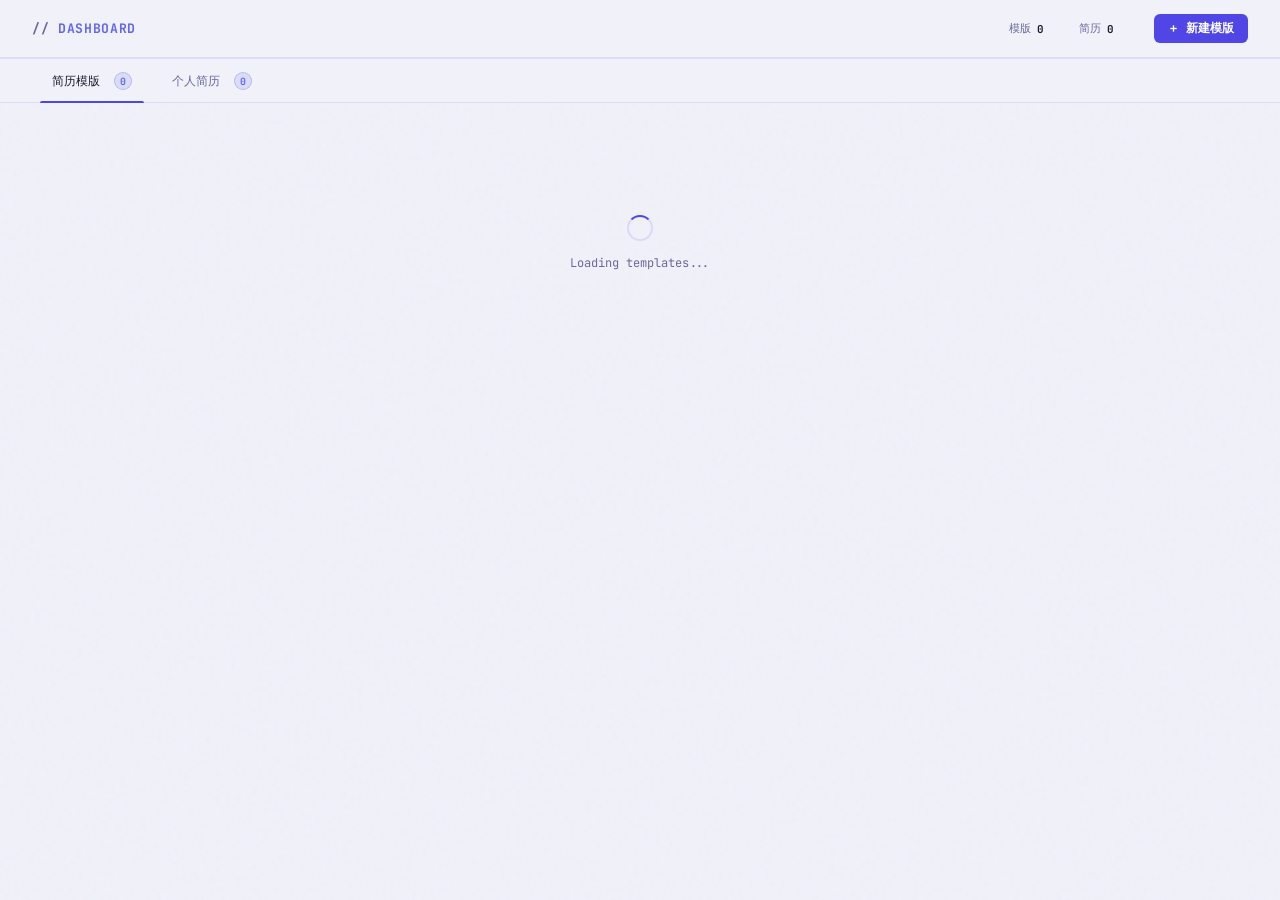
==== index.html @ aa55602a "deploy: 2026-06-10 18:18:31" ====
<!DOCTYPE html>
<html lang="zh-CN">
<head>
  <meta charset="UTF-8">
  <meta name="viewport" content="width=device-width, initial-scale=1.0">
  <title>DASHBOARD</title>
  <script type="module" crossorigin src="/assets/main-CoFZWf0a.js"></script>
  <link rel="modulepreload" crossorigin href="/assets/templates-DqQl373P.js">
  <link rel="stylesheet" crossorigin href="/assets/main-D1ZAJ9Xq.css">
</head>
<body>
  <div id="dashboard-root"></div>
</body>
</html>
---- assets/main-D1ZAJ9Xq.css ----
@import "https://fonts.googleapis.com/css2?family=JetBrains+Mono:wght@400;500;700&family=Space+Grotesk:wght@400;500;700&display=swap";*,:before,:after{box-sizing:border-box;margin:0;padding:0}:root{--bg:#f0f1f9;--surface:#fff;--card:#f7f7ff;--card-hover:#ededff;--border:#6366f126;--border-hi:#6366f159;--text:#1a1a2e;--muted:#6868a0;--dim:#adadcf;--accent:#4f46e5;--accent-light:#6366f1;--green:#059669;--red:#dc2626;--yellow:#b45309;--font-mono:"JetBrains Mono", "Fira Code", monospace;--font-sans:"Space Grotesk", system-ui, sans-serif}html,body{background:var(--bg);height:100%;color:var(--text);font-family:var(--font-sans)}body{flex-direction:column;display:flex;overflow:hidden}#dashboard-root{flex-direction:column;flex:1;min-height:0;display:flex}body:before{content:"";pointer-events:none;z-index:0;background-image:url("data:image/svg+xml,%3Csvg viewBox='0 0 200 200' xmlns='http://www.w3.org/2000/svg'%3E%3Cfilter id='n'%3E%3CfeTurbulence type='fractalNoise' baseFrequency='0.85' numOctaves='4' stitchTiles='stitch'/%3E%3C/filter%3E%3Crect width='100%25' height='100%25' filter='url(%23n)' opacity='0.03'/%3E%3C/svg%3E");position:fixed;inset:0}.db-header{z-index:100;-webkit-backdrop-filter:blur(20px);backdrop-filter:blur(20px);border-bottom:1px solid var(--border);height:58px;box-shadow:0 1px 0 var(--border);background:#f0f1f9eb;flex-shrink:0;align-items:center;gap:1rem;padding:0 2rem;display:flex}.db-logo{font-family:var(--font-mono);color:var(--accent-light);letter-spacing:.05em;white-space:nowrap;font-size:.82rem;font-weight:700}.db-logo em{color:var(--muted);font-style:normal}.db-header-gap{flex:1}.db-hstat{font-family:var(--font-mono);color:var(--muted);align-items:center;gap:.35rem;font-size:.68rem;display:flex}.db-hstat b{color:var(--text)}.btn-new{background:var(--accent);color:#fff;font-family:var(--font-mono);cursor:pointer;border:none;border-radius:6px;align-items:center;gap:.4rem;padding:.38rem .9rem;font-size:.75rem;font-weight:700;text-decoration:none;transition:background .15s,transform .1s;display:flex}.btn-new:hover{background:var(--accent-light)}.btn-new:active{transform:scale(.97)}.db-tabbar{z-index:90;-webkit-backdrop-filter:blur(20px);backdrop-filter:blur(20px);border-bottom:1px solid var(--border);background:#f0f1f9eb;flex-shrink:0;align-items:flex-end;gap:0;padding:0 2rem;display:flex}.db-tab{font-family:var(--font-mono);color:var(--muted);cursor:pointer;-webkit-user-select:none;user-select:none;background:0 0;border:none;padding:.85rem 1.25rem .75rem;font-size:.78rem;font-weight:500;transition:color .15s;position:relative}.db-tab:after{content:"";background:var(--accent);transform-origin:0;border-radius:2px 2px 0 0;height:2px;transition:transform .2s;position:absolute;bottom:-1px;left:.5rem;right:.5rem;transform:scaleX(0)}.db-tab.active{color:var(--text)}.db-tab.active:after{transform:scaleX(1)}.db-tab:hover:not(.active){color:var(--text)}.db-tab-badge{min-width:18px;height:18px;color:var(--accent-light);vertical-align:middle;background:#6366f126;border:1px solid #6366f14d;border-radius:20px;justify-content:center;align-items:center;margin-left:.45rem;padding:0 5px;font-size:.62rem;font-weight:700;display:inline-flex}.db-panels{z-index:1;flex:1;min-height:0;position:relative;overflow-y:auto}.db-panel{padding:2rem;display:none}.db-panel.active{display:block}.db-masonry{columns:360px;column-gap:1.25rem}.tpl-card{break-inside:avoid;background:var(--card);border:1px solid var(--border);cursor:pointer;border-radius:14px;margin-bottom:1.25rem;transition:border-color .2s,transform .2s,box-shadow .2s;overflow:hidden}.tpl-card:hover{border-color:var(--border-hi);transform:translateY(-3px);box-shadow:0 16px 48px #4f46e51f}.tpl-thumb{background:#e4e5f8;height:200px;position:relative;overflow:hidden}.tpl-thumb iframe{transform-origin:0 0;pointer-events:none;border:none;width:1280px;height:714px;position:absolute;top:0;left:0}.tpl-thumb-loading{font-family:var(--font-mono);color:var(--muted);z-index:1;background:#e4e5f8;justify-content:center;align-items:center;gap:.5rem;font-size:.68rem;transition:opacity .4s;display:flex;position:absolute;inset:0}.tpl-thumb-loading.hidden{opacity:0;pointer-events:none}.tpl-body{padding:1rem 1.1rem}.tpl-name{font-family:var(--font-mono);color:var(--text);margin-bottom:.5rem;font-size:.95rem;font-weight:700}.tpl-tags{flex-wrap:wrap;gap:.3rem;margin-bottom:.65rem;display:flex}.tpl-tag{font-family:var(--font-mono);color:var(--accent-light);background:#6366f114;border:1px solid #6366f133;border-radius:4px;padding:.18rem .55rem;font-size:.6rem}.tpl-desc{color:var(--muted);margin-bottom:.9rem;font-size:.75rem;line-height:1.65}.tpl-footer{border-top:1px solid var(--border);background:#6366f10a;justify-content:space-between;align-items:center;padding:.65rem 1.1rem;display:flex}.tpl-footer-info{font-family:var(--font-mono);color:var(--dim);font-size:.65rem}.tpl-footer-info b{color:var(--muted)}.db-resume-grid{grid-template-columns:repeat(auto-fill,minmax(300px,1fr));gap:1.25rem;display:grid}.resume-card{background:var(--card);border:1px solid var(--border);cursor:pointer;border-radius:14px;transition:border-color .2s,transform .18s,box-shadow .18s;overflow:hidden}.resume-card:hover{border-color:var(--border-hi);transform:translateY(-2px);box-shadow:0 12px 36px #4f46e51a}.rc-accent{opacity:.75;height:3px}.rc-body{padding:1rem 1.1rem}.rc-head{align-items:center;gap:.75rem;margin-bottom:.85rem;display:flex}.rc-avatar{width:38px;height:38px;font-family:var(--font-mono);text-transform:uppercase;border-radius:9px;flex-shrink:0;justify-content:center;align-items:center;font-size:.9rem;font-weight:700;display:flex}.rc-name{font-family:var(--font-mono);color:var(--text);white-space:nowrap;text-overflow:ellipsis;font-size:.92rem;font-weight:700;overflow:hidden}.rc-slug{font-family:var(--font-mono);color:var(--muted);margin-top:.1rem;font-size:.63rem}.rc-titles{flex-wrap:wrap;gap:.3rem;margin-bottom:.75rem;display:flex}.rc-title-tag{font-family:var(--font-mono);border:1px solid var(--border);color:var(--dim);background:#6366f10f;border-radius:4px;padding:.15rem .5rem;font-size:.6rem}.rc-tpl-badge{font-family:var(--font-mono);color:var(--accent-light);background:#6366f11a;border:1px solid #6366f138;border-radius:6px;align-items:center;gap:.3rem;margin-bottom:.75rem;padding:.22rem .6rem;font-size:.62rem;display:inline-flex}.rc-skills{flex-wrap:wrap;gap:.3rem;margin-bottom:.75rem;display:flex}.skill-pill{font-family:var(--font-mono);color:var(--accent-light);background:#6366f112;border:1px solid #6366f12e;border-radius:4px;padding:.18rem .55rem;font-size:.6rem}.rc-meta{font-family:var(--font-mono);color:var(--dim);gap:1rem;font-size:.62rem;display:flex}.rc-meta-item{align-items:center;gap:.3rem;display:flex}.rc-footer{border-top:1px solid var(--border);background:#6366f10a;align-items:center;gap:.5rem;padding:.65rem 1.1rem;display:flex}.rc-url{min-width:0;font-family:var(--font-mono);color:var(--muted);white-space:nowrap;text-overflow:ellipsis;flex:1;font-size:.6rem;overflow:hidden}.rc-url a{color:var(--accent);text-decoration:none}.rc-url a:hover{text-decoration:underline}.btn{font-family:var(--font-mono);cursor:pointer;border:none;border-radius:6px;flex-shrink:0;padding:.35rem .75rem;font-size:.68rem;font-weight:700;transition:background .15s,transform .1s}.btn:active{transform:scale(.96)}.btn-ghost{color:var(--text);background:#0000000d}.btn-ghost:hover{background:#00000017}.btn-primary{background:var(--accent);color:#fff}.btn-primary:hover{background:var(--accent-light)}.btn-full{text-align:center;width:100%;font-family:var(--font-mono);cursor:pointer;border:none;border-radius:8px;padding:.6rem;font-size:.78rem;font-weight:700;text-decoration:none;transition:background .15s,transform .1s;display:block}.btn-full:active{transform:scale(.98)}.db-loading{font-family:var(--font-mono);color:var(--muted);flex-direction:column;justify-content:center;align-items:center;gap:.85rem;padding:5rem 2rem;font-size:.75rem;display:flex}.spinner{border:2px solid var(--border);border-top-color:var(--accent);border-radius:50%;width:26px;height:26px;animation:.7s linear infinite spin}@keyframes spin{to{transform:rotate(360deg)}}.modal-mask{-webkit-backdrop-filter:blur(10px);backdrop-filter:blur(10px);z-index:200;opacity:0;pointer-events:none;background:#14143c73;justify-content:center;align-items:center;transition:opacity .25s;display:flex;position:fixed;inset:0}.modal-mask.open{opacity:1;pointer-events:all}.modal{background:var(--surface);border:1px solid var(--border-hi);border-radius:16px;width:min(93vw,1120px);height:min(88vh,740px);transition:transform .25s;display:flex;overflow:hidden;transform:translateY(22px)scale(.97)}.modal-mask.open .modal{transform:none}.preview-pane{background:#000;flex:1;position:relative;overflow:hidden}.preview-iframe{border:none;width:100%;height:100%}.preview-veil{background:var(--surface);font-family:var(--font-mono);color:var(--muted);z-index:10;flex-direction:column;justify-content:center;align-items:center;gap:.75rem;font-size:.72rem;transition:opacity .35s;display:flex;position:absolute;inset:0}.preview-veil.gone{opacity:0;pointer-events:none}.modal-side{border-left:1px solid var(--border);flex-direction:column;flex-shrink:0;width:270px;display:flex;overflow:hidden}.mside-head{border-bottom:1px solid var(--border);padding:1.1rem 1.1rem .85rem}.mside-top{justify-content:space-between;align-items:center;margin-bottom:.65rem;display:flex}.mside-label{font-family:var(--font-mono);color:var(--accent-light);text-transform:uppercase;letter-spacing:.12em;font-size:.6rem;font-weight:700}.btn-close{color:var(--muted);cursor:pointer;background:#0000000d;border:none;border-radius:6px;justify-content:center;align-items:center;width:26px;height:26px;font-size:.9rem;transition:background .15s,color .15s;display:flex}.btn-close:hover{color:var(--text);background:#00000017}.mside-name{font-family:var(--font-mono);color:var(--text);margin-bottom:.25rem;font-size:1.05rem;font-weight:700}.mside-sub{color:var(--muted);font-size:.7rem;line-height:1.5}.mside-body{flex-direction:column;flex:1;gap:.9rem;min-height:0;padding:1rem 1.1rem;display:flex;overflow-y:auto}.mside-row-lbl{font-family:var(--font-mono);color:var(--dim);text-transform:uppercase;letter-spacing:.1em;margin-bottom:.35rem;font-size:.58rem}.mside-link{font-family:var(--font-mono);color:var(--accent);word-break:break-all;font-size:.65rem;text-decoration:none}.mside-link:hover{text-decoration:underline}.mside-val{font-family:var(--font-mono);color:var(--muted);font-size:.65rem}.mside-skills{flex-wrap:wrap;gap:.3rem;display:flex}.mside-foot{border-top:1px solid var(--border);flex-direction:column;gap:.55rem;padding:1rem 1.1rem;display:flex}.db-drawer{background:var(--surface);border:1px solid var(--border-hi);z-index:300;border-bottom:none;border-radius:14px 14px 0 0;width:min(90vw,660px);transition:transform .3s cubic-bezier(.16,1,.3,1);position:fixed;bottom:0;left:50%;transform:translate(-50%)translateY(100%)}.db-drawer.open{transform:translate(-50%)translateY(0)}.drawer-head{border-bottom:1px solid var(--border);justify-content:space-between;align-items:center;padding:.85rem 1.1rem;display:flex}.drawer-title{font-family:var(--font-mono);color:var(--text);font-size:.75rem;font-weight:700}.deploy-badge{font-family:var(--font-mono);align-items:center;gap:.35rem;font-size:.65rem;display:flex}.deploy-badge.running{color:var(--yellow)}.deploy-badge.done{color:var(--green)}.deploy-badge.err{color:var(--red)}.deploy-log{height:210px;font-family:var(--font-mono);color:var(--muted);scroll-behavior:smooth;padding:.75rem 1.1rem;font-size:.68rem;line-height:1.75;overflow-y:auto}.ll{white-space:pre-wrap;word-break:break-all}.ll.ok{color:var(--green)}.ll.err{color:var(--red)}.drawer-foot{border-top:1px solid var(--border);align-items:center;gap:.65rem;padding:.75rem 1.1rem;display:flex}.live-url-link{font-family:var(--font-mono);color:var(--accent);white-space:nowrap;text-overflow:ellipsis;flex:1;font-size:.68rem;text-decoration:none;overflow:hidden}.live-url-link:hover{text-decoration:underline}.new-mask{-webkit-backdrop-filter:blur(6px);backdrop-filter:blur(6px);z-index:400;opacity:0;pointer-events:none;background:#14143c66;justify-content:center;align-items:center;transition:opacity .2s;display:flex;position:fixed;inset:0}.new-mask.open{opacity:1;pointer-events:all}.new-box{background:var(--surface);border:1px solid var(--border-hi);border-radius:14px;width:min(90vw,400px);padding:1.6rem;transition:transform .2s;transform:translateY(14px)}.new-mask.open .new-box{transform:none}.new-box h3{font-family:var(--font-mono);color:var(--text);margin-bottom:.3rem;font-size:.88rem;font-weight:700}.new-box p{color:var(--muted);margin-bottom:1.1rem;font-size:.72rem;line-height:1.5}.tpl-select-row{margin-bottom:.85rem}.tpl-select-lbl{font-family:var(--font-mono);color:var(--dim);text-transform:uppercase;letter-spacing:.1em;margin-bottom:.4rem;font-size:.6rem}.tpl-select-chips{flex-wrap:wrap;gap:.4rem;display:flex}.tpl-chip{font-family:var(--font-mono);color:var(--accent-light);cursor:pointer;background:#6366f112;border:1px solid #6366f133;border-radius:6px;padding:.28rem .75rem;font-size:.68rem;font-weight:600;transition:background .15s,border-color .15s}.tpl-chip.selected{border-color:var(--accent);color:#fff;background:#6366f133}.input-row{border:1px solid var(--border);background:var(--card);border-radius:8px;align-items:center;margin-bottom:.6rem;transition:border-color .15s;display:flex;overflow:hidden}.input-row:focus-within{border-color:var(--accent)}.input-pre{height:40px;font-family:var(--font-mono);color:var(--muted);background:#6366f112;flex-shrink:0;align-items:center;padding:0 .7rem;font-size:.7rem;display:flex}.name-input{height:40px;font-family:var(--font-mono);color:var(--text);background:0 0;border:none;outline:none;flex:1;padding:0 .75rem;font-size:.8rem}.input-err{font-family:var(--font-mono);color:var(--red);min-height:1em;margin-bottom:.75rem;font-size:.63rem}.new-actions{justify-content:flex-end;gap:.5rem;display:flex}.db-toast{z-index:500;font-family:var(--font-mono);background:var(--surface);border:1px solid var(--border-hi);color:var(--text);opacity:0;pointer-events:none;border-radius:8px;padding:.6rem 1rem;font-size:.72rem;transition:transform .28s,opacity .28s;position:fixed;bottom:1.5rem;right:1.5rem;transform:translateY(70px)}.db-toast.show{opacity:1;pointer-events:all;transform:none}::-webkit-scrollbar{width:4px}::-webkit-scrollbar-track{background:0 0}::-webkit-scrollbar-thumb{background:var(--dim);border-radius:3px}.editor-root{background:var(--bg);height:100vh;color:var(--text);font-family:var(--font-mono);flex-direction:column;display:flex;overflow:hidden}.editor-topbar{border-bottom:1px solid var(--border);background:var(--surface);flex-shrink:0;align-items:center;gap:.75rem;height:52px;min-height:52px;padding:0 1.25rem;display:flex}.ed-back-btn{color:var(--muted);font-family:var(--font-mono);cursor:pointer;background:0 0;border:none;border-radius:4px;align-items:center;gap:.3rem;padding:.3rem .5rem;font-size:.72rem;transition:color .15s,background .15s;display:flex}.ed-back-btn:hover{color:var(--text);background:#0000000d}.ed-title{color:var(--text);flex:1;font-size:.78rem}.ed-title-prefix{color:var(--accent)}.ed-title b{color:var(--accent-light)}.ed-save-msg{color:var(--yellow);opacity:.85;font-size:.68rem}.ed-save-msg.saved{color:var(--green)}.ed-topbar-actions{gap:.5rem;display:flex}.editor-body{flex:1;display:flex;overflow:hidden}.editor-left{border-right:1px solid var(--border);background:var(--surface);flex-direction:column;width:340px;min-width:340px;display:flex;overflow:hidden}.ed-nav{flex-direction:column;flex-shrink:0;padding:.6rem 0;display:flex}.ed-nav-item{color:var(--muted);font-family:var(--font-mono);text-align:left;cursor:pointer;background:0 0;border:none;border-left:2px solid #0000;align-items:center;gap:.55rem;padding:.52rem 1.1rem;font-size:.72rem;transition:background .12s,color .12s;display:flex}.ed-nav-item:hover{color:var(--text);background:#0000000a}.ed-nav-item.active{color:var(--accent-light);border-left-color:var(--accent);background:#6366f11a}.ed-nav-icon{font-size:.8rem}.ed-divider{background:var(--border);flex-shrink:0;height:1px;margin:0}.ed-form{flex:1;padding:.8rem;overflow-y:auto}.ed-loading{color:var(--muted);flex-direction:column;flex:1;justify-content:center;align-items:center;gap:.75rem;font-size:.78rem;display:flex}.ed-section{flex-direction:column;gap:.75rem;display:flex}.ed-field{flex-direction:column;gap:.3rem;display:flex}.ed-field-label{color:var(--accent-light);text-transform:uppercase;letter-spacing:.06em;font-size:.65rem;font-weight:600}.ed-field-control{flex-direction:column;gap:.35rem;display:flex}.ed-input{background:var(--card);border:1px solid var(--border);width:100%;color:var(--text);font-family:var(--font-mono);border-radius:5px;outline:none;padding:.42rem .6rem;font-size:.72rem;transition:border-color .15s}.ed-input:focus{border-color:var(--accent)}.ed-textarea{background:var(--card);border:1px solid var(--border);width:100%;color:var(--text);font-family:var(--font-mono);resize:vertical;border-radius:5px;outline:none;padding:.42rem .6rem;font-size:.72rem;line-height:1.5;transition:border-color .15s}.ed-textarea:focus{border-color:var(--accent)}.ed-sublabel{color:var(--muted);margin-bottom:.2rem;font-size:.63rem}.ed-row-2{grid-template-columns:1fr 1fr;gap:.5rem;display:grid}.ed-tag-row{align-items:center;gap:.4rem;margin-bottom:.3rem;display:flex}.ed-tag-row .ed-input{flex:1}.ed-checkbox{color:var(--muted);cursor:pointer;-webkit-user-select:none;user-select:none;align-items:center;gap:.4rem;font-size:.7rem;display:flex}.ed-checkbox input{accent-color:var(--accent);cursor:pointer}.ed-add-btn{border:1px dashed var(--border-hi);color:var(--accent-light);font-family:var(--font-mono);cursor:pointer;background:0 0;border-radius:5px;width:100%;margin-top:.2rem;padding:.38rem .7rem;font-size:.68rem;transition:background .12s,border-color .12s}.ed-add-btn:hover{border-color:var(--accent);background:#6366f11a}.ed-del-btn{color:var(--dim);cursor:pointer;background:0 0;border:none;border-radius:3px;flex-shrink:0;justify-content:center;align-items:center;padding:.2rem;transition:color .12s,background .12s;display:flex}.ed-del-btn:hover{color:var(--red);background:#f871711a}.ed-list-card{background:var(--card);border:1px solid var(--border);border-radius:6px;flex-direction:column;gap:.45rem;padding:.65rem;display:flex;position:relative}.ed-list-del{color:var(--dim);cursor:pointer;background:0 0;border:none;border-radius:3px;padding:.15rem .3rem;font-size:.65rem;line-height:1;transition:color .12s,background .12s;position:absolute;top:.4rem;right:.4rem}.ed-list-del:hover{color:var(--red);background:#f871711a}.ed-slider-row{align-items:center;gap:.5rem;display:flex}.ed-slider{accent-color:var(--accent);cursor:pointer;flex:1;height:3px}.ed-slider-val{color:var(--muted);text-align:right;min-width:2.2rem;font-size:.62rem}.ed-skill-row{align-items:center;gap:.4rem;margin-bottom:.3rem;display:flex}.ed-skill-row .ed-input{width:100px;min-width:0}.ed-color-row{align-items:center;gap:.4rem;display:flex}.ed-color-input{border:1px solid var(--border);background:var(--card);cursor:pointer;border-radius:4px;flex-shrink:0;width:32px;height:28px;padding:2px}.ed-color-row .ed-input{flex:1;min-width:0}.ed-collapsible{border:1px solid var(--border);border-radius:6px;overflow:hidden}.ed-collapsible-head{background:var(--card);cursor:pointer;color:var(--text);-webkit-user-select:none;user-select:none;align-items:center;gap:.5rem;padding:.55rem .7rem;font-size:.72rem;transition:background .12s;display:flex}.ed-collapsible-head:hover{background:var(--card-hover)}.ed-collapse-arrow{color:var(--muted);font-size:.6rem}.ed-collapsible-body{background:var(--bg);border-top:1px solid var(--border);flex-direction:column;gap:.5rem;padding:.7rem;display:flex}.editor-right{background:var(--bg);flex-direction:column;flex:1;display:flex;overflow:hidden}.ed-preview-header{border-bottom:1px solid var(--border);flex-shrink:0;justify-content:space-between;align-items:center;padding:.5rem 1rem;display:flex}.ed-preview-label{color:var(--muted);text-transform:uppercase;letter-spacing:.08em;font-size:.65rem}.ed-refresh-btn{align-items:center;display:flex}.ed-preview-wrap{flex:1;align-items:stretch;display:flex;overflow:hidden}.ed-preview-iframe{background:#fff;border:none;width:100%;height:100%}.builder-root{background:var(--bg);height:100vh;color:var(--text);font-family:var(--font-mono);flex-direction:column;display:flex;overflow:hidden}.builder-topbar{border-bottom:1px solid var(--border);background:var(--surface);flex-shrink:0;align-items:center;gap:.75rem;height:52px;min-height:52px;padding:0 1.25rem;display:flex}.builder-title{color:var(--text);flex:1;font-size:.78rem}.builder-body{flex:1;display:flex;overflow:hidden}.builder-left{border-right:1px solid var(--border);background:var(--surface);flex-direction:column;width:300px;min-width:300px;display:flex;overflow-y:auto}.bldr-section{flex-direction:column;gap:.6rem;padding:1rem 1rem .75rem;display:flex}.bldr-section-title{color:var(--dim);text-transform:uppercase;letter-spacing:.12em;justify-content:space-between;align-items:center;margin-bottom:.1rem;font-size:.6rem;font-weight:700;display:flex}.bldr-hint{color:var(--muted);text-transform:none;letter-spacing:0;font-size:.58rem;font-weight:400}.bldr-divider{background:var(--border);flex-shrink:0;height:1px}.bldr-sections-list{flex-direction:column;gap:.25rem;display:flex}.bldr-section-row{background:#00000005;border:1px solid #0000;border-radius:6px;justify-content:space-between;align-items:center;padding:.45rem .6rem;transition:background .12s,border-color .12s;display:flex}.bldr-section-row.active{background:#6366f114;border-color:#6366f12e}.bldr-check{cursor:pointer;color:var(--muted);-webkit-user-select:none;user-select:none;flex:1;align-items:center;gap:.5rem;font-size:.72rem;display:flex}.bldr-section-row.active .bldr-check{color:var(--text)}.bldr-check input{accent-color:var(--accent);cursor:pointer}.bldr-section-icon{font-size:.82rem}.bldr-section-label{font-size:.72rem}.bldr-order-btns{flex-shrink:0;align-items:center;gap:.2rem;display:flex}.bldr-order-btn{border:1px solid var(--border);color:var(--muted);cursor:pointer;background:0 0;border-radius:4px;justify-content:center;align-items:center;width:20px;height:20px;font-size:.5rem;transition:color .12s,background .12s,border-color .12s;display:flex}.bldr-order-btn:hover:not(:disabled){color:var(--text);border-color:var(--border-hi);background:#0000000f}.bldr-order-btn:disabled{opacity:.25;cursor:not-allowed}.bldr-order-num{color:var(--accent-light);text-align:center;min-width:14px;font-size:.6rem}.bldr-bg-list{flex-wrap:wrap;gap:.35rem;display:flex}.bldr-bg-item{border:1px solid var(--border);font-family:var(--font-mono);color:var(--muted);cursor:pointer;-webkit-user-select:none;user-select:none;border-radius:6px;align-items:center;gap:.35rem;padding:.28rem .65rem;font-size:.65rem;transition:background .12s,border-color .12s,color .12s;display:flex}.bldr-bg-item input{accent-color:var(--accent);cursor:pointer}.bldr-bg-item.active{color:var(--accent-light);background:#6366f11a;border-color:#6366f159}.bldr-tags{flex-wrap:wrap;gap:.3rem;min-height:.5rem;display:flex}.bldr-tag{font-family:var(--font-mono);color:var(--accent-light);background:#6366f11a;border:1px solid #6366f140;border-radius:4px;align-items:center;gap:.3rem;padding:.18rem .5rem;font-size:.62rem;display:inline-flex}.bldr-tag-del{color:var(--muted);cursor:pointer;background:0 0;border:none;align-items:center;padding:0;font-size:.6rem;line-height:1;transition:color .12s;display:flex}.bldr-tag-del:hover{color:var(--red)}.bldr-tag-input-row{align-items:center;gap:.4rem;display:flex}.builder-right{background:var(--bg);flex-direction:column;flex:1;display:flex;overflow:hidden}.new-tpl-box{width:min(92vw,460px)}.name-input-full{background:var(--card);border:1px solid var(--border);width:100%;color:var(--text);font-family:var(--font-mono);box-sizing:border-box;border-radius:8px;outline:none;height:40px;padding:.45rem .75rem;font-size:.8rem;transition:border-color .15s}.name-input-full:focus{border-color:var(--accent)}.name-input-full.error{border-color:var(--red)}.name-textarea{background:var(--card);border:1px solid var(--border);width:100%;color:var(--text);font-family:var(--font-mono);resize:vertical;box-sizing:border-box;border-radius:8px;outline:none;padding:.45rem .75rem;font-size:.75rem;line-height:1.55;transition:border-color .15s}.name-textarea:focus{border-color:var(--accent)}.del-tpl-warn{color:#e05252;font-family:var(--font-mono);background:#e052521a;border:1px solid #e052524d;border-radius:7px;align-items:center;gap:.5rem;margin-bottom:.85rem;padding:.5rem .75rem;font-size:.72rem;font-weight:700;display:flex}.del-tpl-detail{border:1px solid var(--border);color:var(--muted);background:#6366f10d;border-radius:8px;flex-direction:column;gap:.45rem;margin:.75rem 0 0;padding:.75rem;font-size:.7rem;line-height:1.5;display:flex}.del-tpl-item{align-items:flex-start;gap:.5rem;display:flex}.del-tpl-dot{border-radius:50%;flex-shrink:0;width:6px;height:6px;margin-top:5px}.del-tpl-dot.red{background:var(--red)}.del-tpl-dot.yellow{background:var(--yellow)}
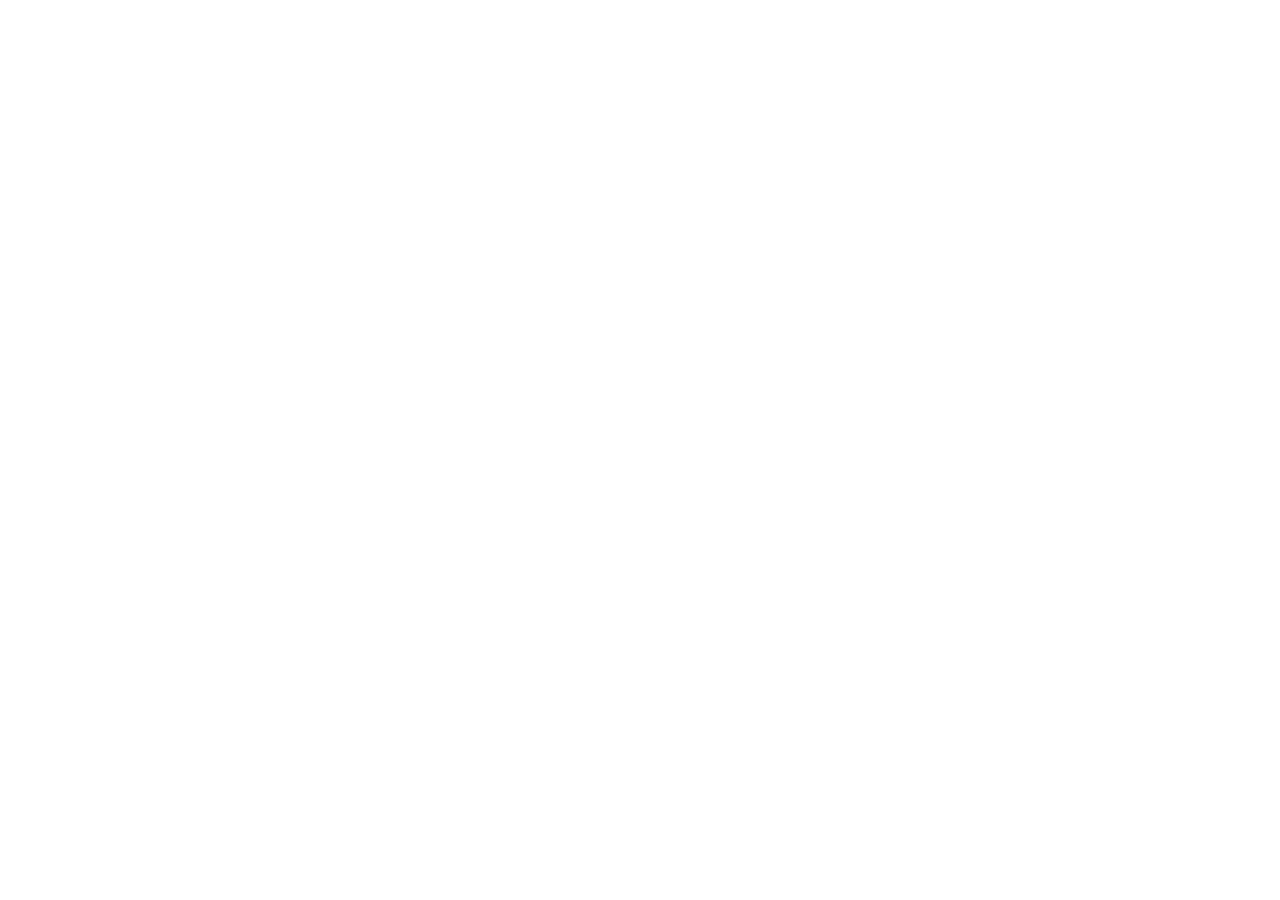
==== commit 9fd26129: "deploy: 2026-06-10 18:57:06" ====
--- a/index.html
+++ b/index.html
@@ -4,9 +4,10 @@
   <meta charset="UTF-8">
   <meta name="viewport" content="width=device-width, initial-scale=1.0">
   <title>DASHBOARD</title>
-  <script type="module" crossorigin src="/assets/main-CoFZWf0a.js"></script>
-  <link rel="modulepreload" crossorigin href="/assets/templates-DqQl373P.js">
-  <link rel="stylesheet" crossorigin href="/assets/main-D1ZAJ9Xq.css">
+  <script type="module" crossorigin src="/blog/assets/main--ExjYNqu.js"></script>
+  <link rel="modulepreload" crossorigin href="/blog/assets/ProjectsExpander-bh5OVKk5.js">
+  <link rel="modulepreload" crossorigin href="/blog/assets/templates-CRkMIkOE.js">
+  <link rel="stylesheet" crossorigin href="/blog/assets/main-DNevpoRY.css">
 </head>
 <body>
   <div id="dashboard-root"></div>
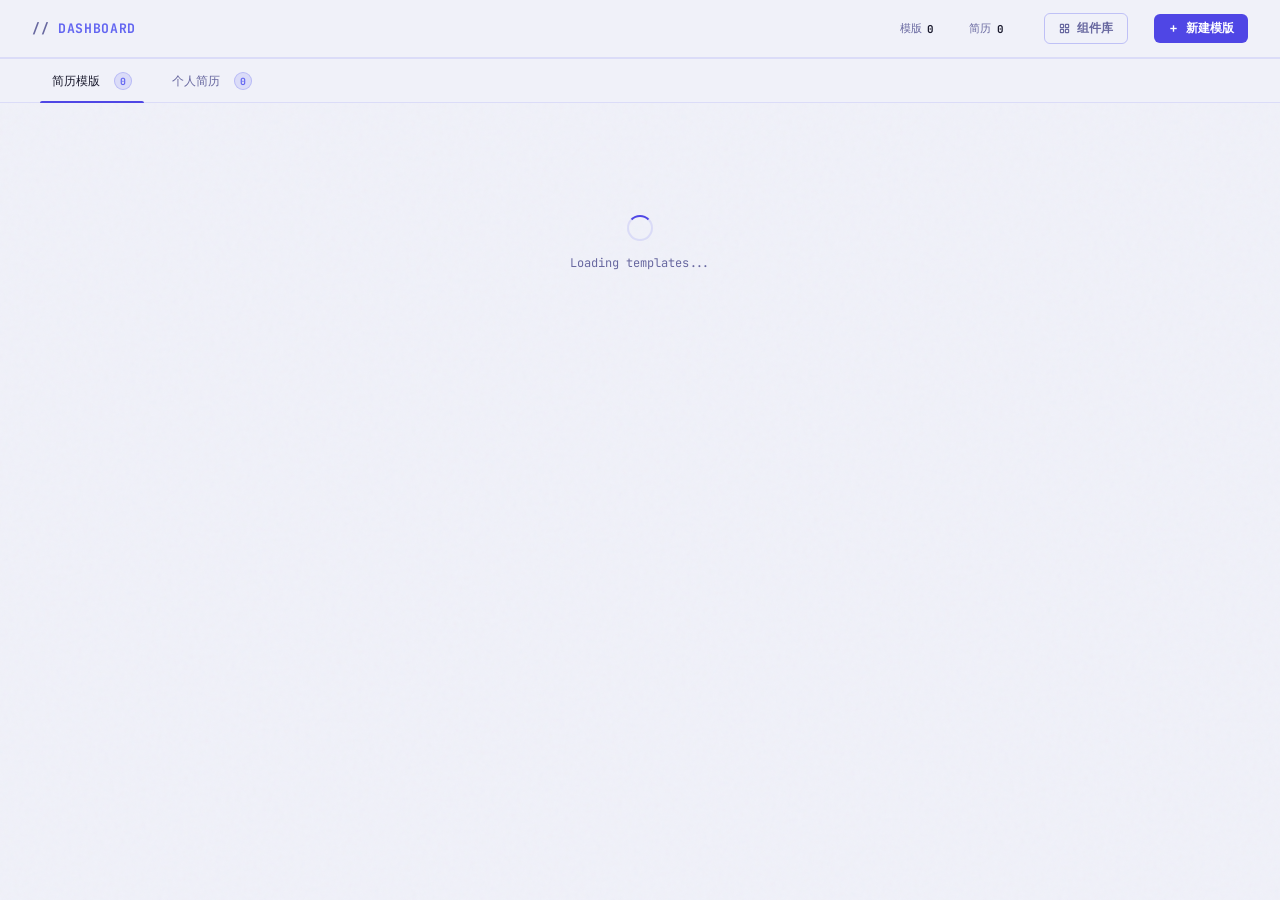
==== commit dacfd04a: "deploy: 2026-06-10 19:01:28" ====
--- a/index.html
+++ b/index.html
@@ -4,10 +4,10 @@
   <meta charset="UTF-8">
   <meta name="viewport" content="width=device-width, initial-scale=1.0">
   <title>DASHBOARD</title>
-  <script type="module" crossorigin src="/blog/assets/main--ExjYNqu.js"></script>
-  <link rel="modulepreload" crossorigin href="/blog/assets/ProjectsExpander-bh5OVKk5.js">
-  <link rel="modulepreload" crossorigin href="/blog/assets/templates-CRkMIkOE.js">
-  <link rel="stylesheet" crossorigin href="/blog/assets/main-DNevpoRY.css">
+  <script type="module" crossorigin src="./assets/main--ExjYNqu.js"></script>
+  <link rel="modulepreload" crossorigin href="./assets/ProjectsExpander-bh5OVKk5.js">
+  <link rel="modulepreload" crossorigin href="./assets/templates-CRkMIkOE.js">
+  <link rel="stylesheet" crossorigin href="./assets/main-DNevpoRY.css">
 </head>
 <body>
   <div id="dashboard-root"></div>
--- a/assets/main-DNevpoRY.css
+++ b/assets/main-DNevpoRY.css
@@ -0,0 +1 @@
+@import "https://fonts.googleapis.com/css2?family=JetBrains+Mono:wght@400;500;700&family=Space+Grotesk:wght@400;500;700&display=swap";*,:before,:after{box-sizing:border-box;margin:0;padding:0}:root{--bg:#f0f1f9;--surface:#fff;--card:#f7f7ff;--card-hover:#ededff;--border:#6366f126;--border-hi:#6366f159;--text:#1a1a2e;--muted:#6868a0;--dim:#adadcf;--accent:#4f46e5;--accent-light:#6366f1;--green:#059669;--red:#dc2626;--yellow:#b45309;--font-mono:"JetBrains Mono", "Fira Code", monospace;--font-sans:"Space Grotesk", system-ui, sans-serif}html,body{background:var(--bg);height:100%;color:var(--text);font-family:var(--font-sans)}body{flex-direction:column;display:flex;overflow:hidden}#dashboard-root{flex-direction:column;flex:1;min-height:0;display:flex}body:before{content:"";pointer-events:none;z-index:0;background-image:url("data:image/svg+xml,%3Csvg viewBox='0 0 200 200' xmlns='http://www.w3.org/2000/svg'%3E%3Cfilter id='n'%3E%3CfeTurbulence type='fractalNoise' baseFrequency='0.85' numOctaves='4' stitchTiles='stitch'/%3E%3C/filter%3E%3Crect width='100%25' height='100%25' filter='url(%23n)' opacity='0.03'/%3E%3C/svg%3E");position:fixed;inset:0}.db-header{z-index:100;-webkit-backdrop-filter:blur(20px);backdrop-filter:blur(20px);border-bottom:1px solid var(--border);height:58px;box-shadow:0 1px 0 var(--border);background:#f0f1f9eb;flex-shrink:0;align-items:center;gap:1rem;padding:0 2rem;display:flex}.db-logo{font-family:var(--font-mono);color:var(--accent-light);letter-spacing:.05em;white-space:nowrap;font-size:.82rem;font-weight:700}.db-logo em{color:var(--muted);font-style:normal}.db-header-gap{flex:1}.db-hstat{font-family:var(--font-mono);color:var(--muted);align-items:center;gap:.35rem;font-size:.68rem;display:flex}.db-hstat b{color:var(--text)}.btn-new{background:var(--accent);color:#fff;font-family:var(--font-mono);cursor:pointer;border:none;border-radius:6px;align-items:center;gap:.4rem;padding:.38rem .9rem;font-size:.75rem;font-weight:700;text-decoration:none;transition:background .15s,transform .1s;display:flex}.btn-new:hover{background:var(--accent-light)}.btn-new:active{transform:scale(.97)}.btn-showcase{color:var(--muted);border:1px solid var(--border-hi);font-family:var(--font-mono);cursor:pointer;background:0 0;border-radius:6px;align-items:center;gap:.4rem;padding:.38rem .9rem;font-size:.75rem;font-weight:600;text-decoration:none;transition:color .15s,border-color .15s,background .15s;display:flex}.btn-showcase:hover{color:var(--accent);border-color:var(--accent-light);background:#6366f10f}.db-tabbar{z-index:90;-webkit-backdrop-filter:blur(20px);backdrop-filter:blur(20px);border-bottom:1px solid var(--border);background:#f0f1f9eb;flex-shrink:0;align-items:flex-end;gap:0;padding:0 2rem;display:flex}.db-tab{font-family:var(--font-mono);color:var(--muted);cursor:pointer;-webkit-user-select:none;user-select:none;background:0 0;border:none;padding:.85rem 1.25rem .75rem;font-size:.78rem;font-weight:500;transition:color .15s;position:relative}.db-tab:after{content:"";background:var(--accent);transform-origin:0;border-radius:2px 2px 0 0;height:2px;transition:transform .2s;position:absolute;bottom:-1px;left:.5rem;right:.5rem;transform:scaleX(0)}.db-tab.active{color:var(--text)}.db-tab.active:after{transform:scaleX(1)}.db-tab:hover:not(.active){color:var(--text)}.db-tab-badge{min-width:18px;height:18px;color:var(--accent-light);vertical-align:middle;background:#6366f126;border:1px solid #6366f14d;border-radius:20px;justify-content:center;align-items:center;margin-left:.45rem;padding:0 5px;font-size:.62rem;font-weight:700;display:inline-flex}.db-panels{z-index:1;flex:1;min-height:0;position:relative;overflow-y:auto}.db-panel{padding:2rem;display:none}.db-panel.active{display:block}.db-masonry{columns:360px;column-gap:1.25rem}.tpl-card{break-inside:avoid;background:var(--card);border:1px solid var(--border);cursor:pointer;border-radius:14px;margin-bottom:1.25rem;transition:border-color .2s,transform .2s,box-shadow .2s;overflow:hidden}.tpl-card:hover{border-color:var(--border-hi);transform:translateY(-3px);box-shadow:0 16px 48px #4f46e51f}.tpl-thumb{background:#e4e5f8;height:200px;position:relative;overflow:hidden}.tpl-thumb iframe{transform-origin:0 0;pointer-events:none;border:none;width:1280px;height:714px;position:absolute;top:0;left:0}.tpl-thumb-loading{font-family:var(--font-mono);color:var(--muted);z-index:1;background:#e4e5f8;justify-content:center;align-items:center;gap:.5rem;font-size:.68rem;transition:opacity .4s;display:flex;position:absolute;inset:0}.tpl-thumb-loading.hidden{opacity:0;pointer-events:none}.tpl-body{padding:1rem 1.1rem}.tpl-name{font-family:var(--font-mono);color:var(--text);margin-bottom:.5rem;font-size:.95rem;font-weight:700}.tpl-tags{flex-wrap:wrap;gap:.3rem;margin-bottom:.65rem;display:flex}.tpl-tag{font-family:var(--font-mono);color:var(--accent-light);background:#6366f114;border:1px solid #6366f133;border-radius:4px;padding:.18rem .55rem;font-size:.6rem}.tpl-desc{color:var(--muted);margin-bottom:.9rem;font-size:.75rem;line-height:1.65}.tpl-footer{border-top:1px solid var(--border);background:#6366f10a;justify-content:space-between;align-items:center;padding:.65rem 1.1rem;display:flex}.tpl-footer-info{font-family:var(--font-mono);color:var(--dim);font-size:.65rem}.tpl-footer-info b{color:var(--muted)}.db-resume-grid{grid-template-columns:repeat(auto-fill,minmax(300px,1fr));gap:1.25rem;display:grid}.resume-card{background:var(--card);border:1px solid var(--border);cursor:pointer;border-radius:14px;transition:border-color .2s,transform .18s,box-shadow .18s;overflow:hidden}.resume-card:hover{border-color:var(--border-hi);transform:translateY(-2px);box-shadow:0 12px 36px #4f46e51a}.rc-accent{opacity:.75;height:3px}.rc-body{padding:1rem 1.1rem}.rc-head{align-items:center;gap:.75rem;margin-bottom:.85rem;display:flex}.rc-avatar{width:38px;height:38px;font-family:var(--font-mono);text-transform:uppercase;border-radius:9px;flex-shrink:0;justify-content:center;align-items:center;font-size:.9rem;font-weight:700;display:flex}.rc-name{font-family:var(--font-mono);color:var(--text);white-space:nowrap;text-overflow:ellipsis;font-size:.92rem;font-weight:700;overflow:hidden}.rc-slug{font-family:var(--font-mono);color:var(--muted);margin-top:.1rem;font-size:.63rem}.rc-titles{flex-wrap:wrap;gap:.3rem;margin-bottom:.75rem;display:flex}.rc-title-tag{font-family:var(--font-mono);border:1px solid var(--border);color:var(--dim);background:#6366f10f;border-radius:4px;padding:.15rem .5rem;font-size:.6rem}.rc-tpl-badge{font-family:var(--font-mono);color:var(--accent-light);background:#6366f11a;border:1px solid #6366f138;border-radius:6px;align-items:center;gap:.3rem;margin-bottom:.75rem;padding:.22rem .6rem;font-size:.62rem;display:inline-flex}.rc-skills{flex-wrap:wrap;gap:.3rem;margin-bottom:.75rem;display:flex}.skill-pill{font-family:var(--font-mono);color:var(--accent-light);background:#6366f112;border:1px solid #6366f12e;border-radius:4px;padding:.18rem .55rem;font-size:.6rem}.rc-meta{font-family:var(--font-mono);color:var(--dim);gap:1rem;font-size:.62rem;display:flex}.rc-meta-item{align-items:center;gap:.3rem;display:flex}.rc-footer{border-top:1px solid var(--border);background:#6366f10a;align-items:center;gap:.5rem;padding:.65rem 1.1rem;display:flex}.rc-url{min-width:0;font-family:var(--font-mono);color:var(--muted);white-space:nowrap;text-overflow:ellipsis;flex:1;font-size:.6rem;overflow:hidden}.rc-url a{color:var(--accent);text-decoration:none}.rc-url a:hover{text-decoration:underline}.btn{font-family:var(--font-mono);cursor:pointer;border:none;border-radius:6px;flex-shrink:0;padding:.35rem .75rem;font-size:.68rem;font-weight:700;transition:background .15s,transform .1s}.btn:active{transform:scale(.96)}.btn-ghost{color:var(--text);background:#0000000d}.btn-ghost:hover{background:#00000017}.btn-primary{background:var(--accent);color:#fff}.btn-primary:hover{background:var(--accent-light)}.btn-full{text-align:center;width:100%;font-family:var(--font-mono);cursor:pointer;border:none;border-radius:8px;padding:.6rem;font-size:.78rem;font-weight:700;text-decoration:none;transition:background .15s,transform .1s;display:block}.btn-full:active{transform:scale(.98)}.db-loading{font-family:var(--font-mono);color:var(--muted);flex-direction:column;justify-content:center;align-items:center;gap:.85rem;padding:5rem 2rem;font-size:.75rem;display:flex}.spinner{border:2px solid var(--border);border-top-color:var(--accent);border-radius:50%;width:26px;height:26px;animation:.7s linear infinite spin}@keyframes spin{to{transform:rotate(360deg)}}.modal-mask{-webkit-backdrop-filter:blur(10px);backdrop-filter:blur(10px);z-index:200;opacity:0;pointer-events:none;background:#14143c73;justify-content:center;align-items:center;transition:opacity .25s;display:flex;position:fixed;inset:0}.modal-mask.open{opacity:1;pointer-events:all}.modal{background:var(--surface);border:1px solid var(--border-hi);border-radius:16px;width:min(93vw,1120px);height:min(88vh,740px);transition:transform .25s;display:flex;overflow:hidden;transform:translateY(22px)scale(.97)}.modal-mask.open .modal{transform:none}.preview-pane{background:#000;flex:1;position:relative;overflow:hidden}.preview-iframe{border:none;width:100%;height:100%}.preview-veil{background:var(--surface);font-family:var(--font-mono);color:var(--muted);z-index:10;flex-direction:column;justify-content:center;align-items:center;gap:.75rem;font-size:.72rem;transition:opacity .35s;display:flex;position:absolute;inset:0}.preview-veil.gone{opacity:0;pointer-events:none}.modal-side{border-left:1px solid var(--border);flex-direction:column;flex-shrink:0;width:270px;display:flex;overflow:hidden}.mside-head{border-bottom:1px solid var(--border);padding:1.1rem 1.1rem .85rem}.mside-top{justify-content:space-between;align-items:center;margin-bottom:.65rem;display:flex}.mside-label{font-family:var(--font-mono);color:var(--accent-light);text-transform:uppercase;letter-spacing:.12em;font-size:.6rem;font-weight:700}.btn-close{color:var(--muted);cursor:pointer;background:#0000000d;border:none;border-radius:6px;justify-content:center;align-items:center;width:26px;height:26px;font-size:.9rem;transition:background .15s,color .15s;display:flex}.btn-close:hover{color:var(--text);background:#00000017}.mside-name{font-family:var(--font-mono);color:var(--text);margin-bottom:.25rem;font-size:1.05rem;font-weight:700}.mside-sub{color:var(--muted);font-size:.7rem;line-height:1.5}.mside-body{flex-direction:column;flex:1;gap:.9rem;min-height:0;padding:1rem 1.1rem;display:flex;overflow-y:auto}.mside-row-lbl{font-family:var(--font-mono);color:var(--dim);text-transform:uppercase;letter-spacing:.1em;margin-bottom:.35rem;font-size:.58rem}.mside-link{font-family:var(--font-mono);color:var(--accent);word-break:break-all;font-size:.65rem;text-decoration:none}.mside-link:hover{text-decoration:underline}.mside-val{font-family:var(--font-mono);color:var(--muted);font-size:.65rem}.mside-skills{flex-wrap:wrap;gap:.3rem;display:flex}.mside-foot{border-top:1px solid var(--border);flex-direction:column;gap:.55rem;padding:1rem 1.1rem;display:flex}.db-drawer{background:var(--surface);border:1px solid var(--border-hi);z-index:300;border-bottom:none;border-radius:14px 14px 0 0;width:min(90vw,660px);transition:transform .3s cubic-bezier(.16,1,.3,1);position:fixed;bottom:0;left:50%;transform:translate(-50%)translateY(100%)}.db-drawer.open{transform:translate(-50%)translateY(0)}.drawer-head{border-bottom:1px solid var(--border);justify-content:space-between;align-items:center;padding:.85rem 1.1rem;display:flex}.drawer-title{font-family:var(--font-mono);color:var(--text);font-size:.75rem;font-weight:700}.deploy-badge{font-family:var(--font-mono);align-items:center;gap:.35rem;font-size:.65rem;display:flex}.deploy-badge.running{color:var(--yellow)}.deploy-badge.done{color:var(--green)}.deploy-badge.err{color:var(--red)}.deploy-log{height:210px;font-family:var(--font-mono);color:var(--muted);scroll-behavior:smooth;padding:.75rem 1.1rem;font-size:.68rem;line-height:1.75;overflow-y:auto}.ll{white-space:pre-wrap;word-break:break-all}.ll.ok{color:var(--green)}.ll.err{color:var(--red)}.drawer-foot{border-top:1px solid var(--border);align-items:center;gap:.65rem;padding:.75rem 1.1rem;display:flex}.live-url-link{font-family:var(--font-mono);color:var(--accent);white-space:nowrap;text-overflow:ellipsis;flex:1;font-size:.68rem;text-decoration:none;overflow:hidden}.live-url-link:hover{text-decoration:underline}.new-mask{-webkit-backdrop-filter:blur(6px);backdrop-filter:blur(6px);z-index:400;opacity:0;pointer-events:none;background:#14143c66;justify-content:center;align-items:center;transition:opacity .2s;display:flex;position:fixed;inset:0}.new-mask.open{opacity:1;pointer-events:all}.new-box{background:var(--surface);border:1px solid var(--border-hi);border-radius:14px;width:min(90vw,400px);padding:1.6rem;transition:transform .2s;transform:translateY(14px)}.new-mask.open .new-box{transform:none}.new-box h3{font-family:var(--font-mono);color:var(--text);margin-bottom:.3rem;font-size:.88rem;font-weight:700}.new-box p{color:var(--muted);margin-bottom:1.1rem;font-size:.72rem;line-height:1.5}.tpl-select-row{margin-bottom:.85rem}.tpl-select-lbl{font-family:var(--font-mono);color:var(--dim);text-transform:uppercase;letter-spacing:.1em;margin-bottom:.4rem;font-size:.6rem}.tpl-select-chips{flex-wrap:wrap;gap:.4rem;display:flex}.tpl-chip{font-family:var(--font-mono);color:var(--accent-light);cursor:pointer;background:#6366f112;border:1px solid #6366f133;border-radius:6px;padding:.28rem .75rem;font-size:.68rem;font-weight:600;transition:background .15s,border-color .15s}.tpl-chip.selected{border-color:var(--accent);color:#fff;background:#6366f133}.input-row{border:1px solid var(--border);background:var(--card);border-radius:8px;align-items:center;margin-bottom:.6rem;transition:border-color .15s;display:flex;overflow:hidden}.input-row:focus-within{border-color:var(--accent)}.input-pre{height:40px;font-family:var(--font-mono);color:var(--muted);background:#6366f112;flex-shrink:0;align-items:center;padding:0 .7rem;font-size:.7rem;display:flex}.name-input{height:40px;font-family:var(--font-mono);color:var(--text);background:0 0;border:none;outline:none;flex:1;padding:0 .75rem;font-size:.8rem}.input-err{font-family:var(--font-mono);color:var(--red);min-height:1em;margin-bottom:.75rem;font-size:.63rem}.new-actions{justify-content:flex-end;gap:.5rem;display:flex}.db-toast{z-index:500;font-family:var(--font-mono);background:var(--surface);border:1px solid var(--border-hi);color:var(--text);opacity:0;pointer-events:none;border-radius:8px;padding:.6rem 1rem;font-size:.72rem;transition:transform .28s,opacity .28s;position:fixed;bottom:1.5rem;right:1.5rem;transform:translateY(70px)}.db-toast.show{opacity:1;pointer-events:all;transform:none}::-webkit-scrollbar{width:4px}::-webkit-scrollbar-track{background:0 0}::-webkit-scrollbar-thumb{background:var(--dim);border-radius:3px}.editor-root{background:var(--bg);height:100vh;color:var(--text);font-family:var(--font-mono);flex-direction:column;display:flex;overflow:hidden}.editor-topbar{border-bottom:1px solid var(--border);background:var(--surface);flex-shrink:0;align-items:center;gap:.75rem;height:52px;min-height:52px;padding:0 1.25rem;display:flex}.ed-back-btn{color:var(--muted);font-family:var(--font-mono);cursor:pointer;background:0 0;border:none;border-radius:4px;align-items:center;gap:.3rem;padding:.3rem .5rem;font-size:.72rem;transition:color .15s,background .15s;display:flex}.ed-back-btn:hover{color:var(--text);background:#0000000d}.ed-title{color:var(--text);flex:1;font-size:.78rem}.ed-title-prefix{color:var(--accent)}.ed-title b{color:var(--accent-light)}.ed-save-msg{color:var(--yellow);opacity:.85;font-size:.68rem}.ed-save-msg.saved{color:var(--green)}.ed-topbar-actions{gap:.5rem;display:flex}.editor-body{flex:1;display:flex;overflow:hidden}.editor-left{border-right:1px solid var(--border);background:var(--surface);flex-direction:column;width:340px;min-width:340px;display:flex;overflow:hidden}.ed-nav{flex-direction:column;flex-shrink:0;padding:.6rem 0;display:flex}.ed-nav-item{color:var(--muted);font-family:var(--font-mono);text-align:left;cursor:pointer;background:0 0;border:none;border-left:2px solid #0000;align-items:center;gap:.55rem;padding:.52rem 1.1rem;font-size:.72rem;transition:background .12s,color .12s;display:flex}.ed-nav-item:hover{color:var(--text);background:#0000000a}.ed-nav-item.active{color:var(--accent-light);border-left-color:var(--accent);background:#6366f11a}.ed-nav-icon{font-size:.8rem}.ed-divider{background:var(--border);flex-shrink:0;height:1px;margin:0}.ed-form{flex:1;padding:.8rem;overflow-y:auto}.ed-loading{color:var(--muted);flex-direction:column;flex:1;justify-content:center;align-items:center;gap:.75rem;font-size:.78rem;display:flex}.ed-section{flex-direction:column;gap:.75rem;display:flex}.ed-field{flex-direction:column;gap:.3rem;display:flex}.ed-field-label{color:var(--accent-light);text-transform:uppercase;letter-spacing:.06em;font-size:.65rem;font-weight:600}.ed-field-control{flex-direction:column;gap:.35rem;display:flex}.ed-input{background:var(--card);border:1px solid var(--border);width:100%;color:var(--text);font-family:var(--font-mono);border-radius:5px;outline:none;padding:.42rem .6rem;font-size:.72rem;transition:border-color .15s}.ed-input:focus{border-color:var(--accent)}.ed-textarea{background:var(--card);border:1px solid var(--border);width:100%;color:var(--text);font-family:var(--font-mono);resize:vertical;border-radius:5px;outline:none;padding:.42rem .6rem;font-size:.72rem;line-height:1.5;transition:border-color .15s}.ed-textarea:focus{border-color:var(--accent)}.ed-sublabel{color:var(--muted);margin-bottom:.2rem;font-size:.63rem}.ed-row-2{grid-template-columns:1fr 1fr;gap:.5rem;display:grid}.ed-tag-row{align-items:center;gap:.4rem;margin-bottom:.3rem;display:flex}.ed-tag-row .ed-input{flex:1}.ed-checkbox{color:var(--muted);cursor:pointer;-webkit-user-select:none;user-select:none;align-items:center;gap:.4rem;font-size:.7rem;display:flex}.ed-checkbox input{accent-color:var(--accent);cursor:pointer}.ed-add-btn{border:1px dashed var(--border-hi);color:var(--accent-light);font-family:var(--font-mono);cursor:pointer;background:0 0;border-radius:5px;width:100%;margin-top:.2rem;padding:.38rem .7rem;font-size:.68rem;transition:background .12s,border-color .12s}.ed-add-btn:hover{border-color:var(--accent);background:#6366f11a}.ed-del-btn{color:var(--dim);cursor:pointer;background:0 0;border:none;border-radius:3px;flex-shrink:0;justify-content:center;align-items:center;padding:.2rem;transition:color .12s,background .12s;display:flex}.ed-del-btn:hover{color:var(--red);background:#f871711a}.ed-list-card{background:var(--card);border:1px solid var(--border);border-radius:6px;flex-direction:column;gap:.45rem;padding:.65rem;display:flex;position:relative}.ed-list-del{color:var(--dim);cursor:pointer;background:0 0;border:none;border-radius:3px;padding:.15rem .3rem;font-size:.65rem;line-height:1;transition:color .12s,background .12s;position:absolute;top:.4rem;right:.4rem}.ed-list-del:hover{color:var(--red);background:#f871711a}.ed-slider-row{align-items:center;gap:.5rem;display:flex}.ed-slider{accent-color:var(--accent);cursor:pointer;flex:1;height:3px}.ed-slider-val{color:var(--muted);text-align:right;min-width:2.2rem;font-size:.62rem}.ed-skill-row{align-items:center;gap:.4rem;margin-bottom:.3rem;display:flex}.ed-skill-row .ed-input{width:100px;min-width:0}.ed-color-row{align-items:center;gap:.4rem;display:flex}.ed-color-input{border:1px solid var(--border);background:var(--card);cursor:pointer;border-radius:4px;flex-shrink:0;width:32px;height:28px;padding:2px}.ed-color-row .ed-input{flex:1;min-width:0}.ed-collapsible{border:1px solid var(--border);border-radius:6px;overflow:hidden}.ed-collapsible-head{background:var(--card);cursor:pointer;color:var(--text);-webkit-user-select:none;user-select:none;align-items:center;gap:.5rem;padding:.55rem .7rem;font-size:.72rem;transition:background .12s;display:flex}.ed-collapsible-head:hover{background:var(--card-hover)}.ed-collapse-arrow{color:var(--muted);font-size:.6rem}.ed-collapsible-body{background:var(--bg);border-top:1px solid var(--border);flex-direction:column;gap:.5rem;padding:.7rem;display:flex}.editor-right{background:var(--bg);flex-direction:column;flex:1;display:flex;overflow:hidden}.ed-preview-header{border-bottom:1px solid var(--border);flex-shrink:0;justify-content:space-between;align-items:center;padding:.5rem 1rem;display:flex}.ed-preview-label{color:var(--muted);text-transform:uppercase;letter-spacing:.08em;font-size:.65rem}.ed-refresh-btn{align-items:center;display:flex}.ed-preview-wrap{flex:1;align-items:stretch;display:flex;overflow:hidden}.ed-preview-iframe{background:#fff;border:none;width:100%;height:100%}.builder-root{background:var(--bg);height:100vh;color:var(--text);font-family:var(--font-mono);flex-direction:column;display:flex;overflow:hidden}.builder-topbar{border-bottom:1px solid var(--border);background:var(--surface);flex-shrink:0;align-items:center;gap:.75rem;height:52px;min-height:52px;padding:0 1.25rem;display:flex}.builder-title{color:var(--text);flex:1;font-size:.78rem}.builder-body{flex:1;display:flex;overflow:hidden}.builder-left{border-right:1px solid var(--border);background:var(--surface);flex-direction:column;width:300px;min-width:300px;display:flex;overflow-y:auto}.bldr-section{flex-direction:column;gap:.6rem;padding:1rem 1rem .75rem;display:flex}.bldr-section-title{color:var(--dim);text-transform:uppercase;letter-spacing:.12em;justify-content:space-between;align-items:center;margin-bottom:.1rem;font-size:.6rem;font-weight:700;display:flex}.bldr-hint{color:var(--muted);text-transform:none;letter-spacing:0;font-size:.58rem;font-weight:400}.bldr-divider{background:var(--border);flex-shrink:0;height:1px}.bldr-sections-list{flex-direction:column;gap:.25rem;display:flex}.bldr-section-row{background:#00000005;border:1px solid #0000;border-radius:6px;justify-content:space-between;align-items:center;padding:.45rem .6rem;transition:background .12s,border-color .12s;display:flex}.bldr-section-row.active{background:#6366f114;border-color:#6366f12e}.bldr-check{cursor:pointer;color:var(--muted);-webkit-user-select:none;user-select:none;flex:1;align-items:center;gap:.5rem;font-size:.72rem;display:flex}.bldr-section-row.active .bldr-check{color:var(--text)}.bldr-check input{accent-color:var(--accent);cursor:pointer}.bldr-section-icon{font-size:.82rem}.bldr-section-label{font-size:.72rem}.bldr-order-btns{flex-shrink:0;align-items:center;gap:.2rem;display:flex}.bldr-order-btn{border:1px solid var(--border);color:var(--muted);cursor:pointer;background:0 0;border-radius:4px;justify-content:center;align-items:center;width:20px;height:20px;font-size:.5rem;transition:color .12s,background .12s,border-color .12s;display:flex}.bldr-order-btn:hover:not(:disabled){color:var(--text);border-color:var(--border-hi);background:#0000000f}.bldr-order-btn:disabled{opacity:.25;cursor:not-allowed}.bldr-order-num{color:var(--accent-light);text-align:center;min-width:14px;font-size:.6rem}.bldr-bg-list{flex-wrap:wrap;gap:.35rem;display:flex}.bldr-bg-item{border:1px solid var(--border);font-family:var(--font-mono);color:var(--muted);cursor:pointer;-webkit-user-select:none;user-select:none;border-radius:6px;align-items:center;gap:.35rem;padding:.28rem .65rem;font-size:.65rem;transition:background .12s,border-color .12s,color .12s;display:flex}.bldr-bg-item input{accent-color:var(--accent);cursor:pointer}.bldr-bg-item.active{color:var(--accent-light);background:#6366f11a;border-color:#6366f159}.bldr-tags{flex-wrap:wrap;gap:.3rem;min-height:.5rem;display:flex}.bldr-tag{font-family:var(--font-mono);color:var(--accent-light);background:#6366f11a;border:1px solid #6366f140;border-radius:4px;align-items:center;gap:.3rem;padding:.18rem .5rem;font-size:.62rem;display:inline-flex}.bldr-tag-del{color:var(--muted);cursor:pointer;background:0 0;border:none;align-items:center;padding:0;font-size:.6rem;line-height:1;transition:color .12s;display:flex}.bldr-tag-del:hover{color:var(--red)}.bldr-tag-input-row{align-items:center;gap:.4rem;display:flex}.builder-right{background:var(--bg);flex-direction:column;flex:1;display:flex;overflow:hidden}.new-tpl-box{width:min(92vw,460px)}.name-input-full{background:var(--card);border:1px solid var(--border);width:100%;color:var(--text);font-family:var(--font-mono);box-sizing:border-box;border-radius:8px;outline:none;height:40px;padding:.45rem .75rem;font-size:.8rem;transition:border-color .15s}.name-input-full:focus{border-color:var(--accent)}.name-input-full.error{border-color:var(--red)}.name-textarea{background:var(--card);border:1px solid var(--border);width:100%;color:var(--text);font-family:var(--font-mono);resize:vertical;box-sizing:border-box;border-radius:8px;outline:none;padding:.45rem .75rem;font-size:.75rem;line-height:1.55;transition:border-color .15s}.name-textarea:focus{border-color:var(--accent)}.del-tpl-warn{color:#e05252;font-family:var(--font-mono);background:#e052521a;border:1px solid #e052524d;border-radius:7px;align-items:center;gap:.5rem;margin-bottom:.85rem;padding:.5rem .75rem;font-size:.72rem;font-weight:700;display:flex}.del-tpl-detail{border:1px solid var(--border);color:var(--muted);background:#6366f10d;border-radius:8px;flex-direction:column;gap:.45rem;margin:.75rem 0 0;padding:.75rem;font-size:.7rem;line-height:1.5;display:flex}.del-tpl-item{align-items:flex-start;gap:.5rem;display:flex}.del-tpl-dot{border-radius:50%;flex-shrink:0;width:6px;height:6px;margin-top:5px}.del-tpl-dot.red{background:var(--red)}.del-tpl-dot.yellow{background:var(--yellow)}
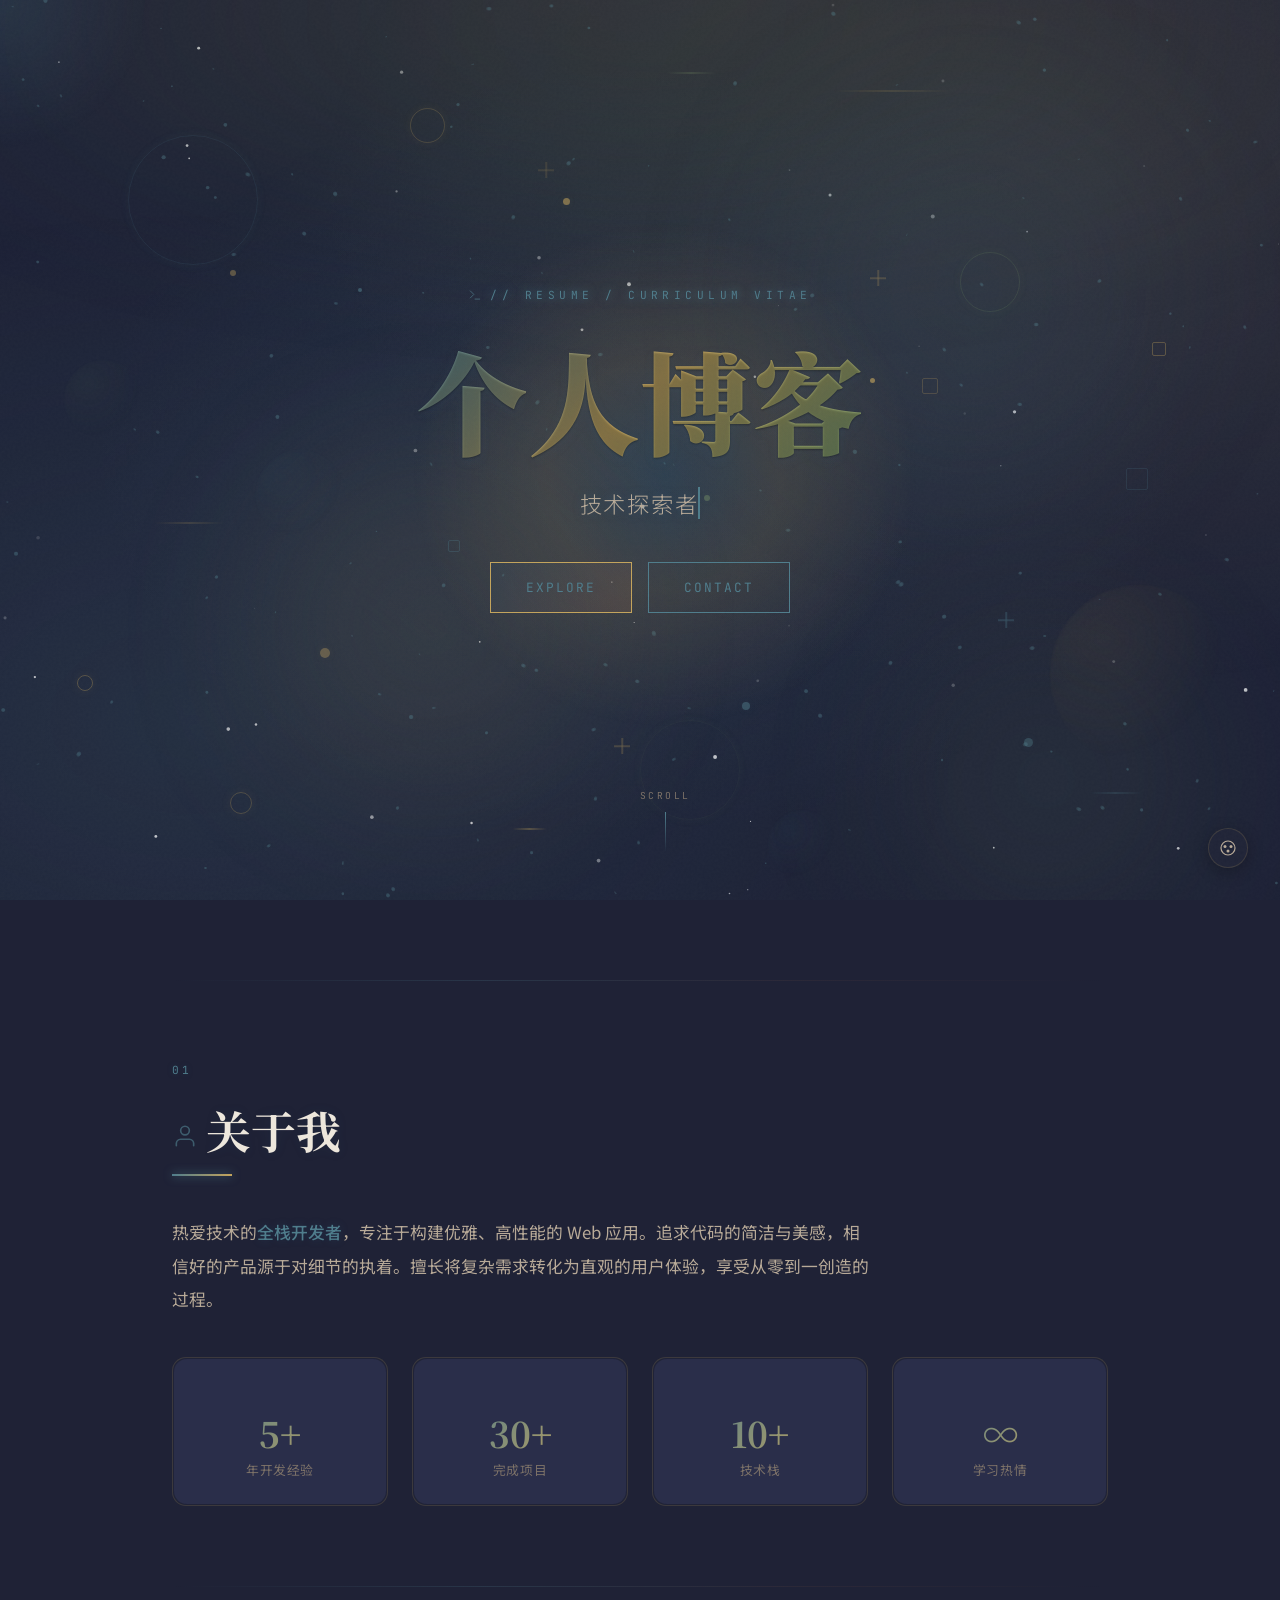
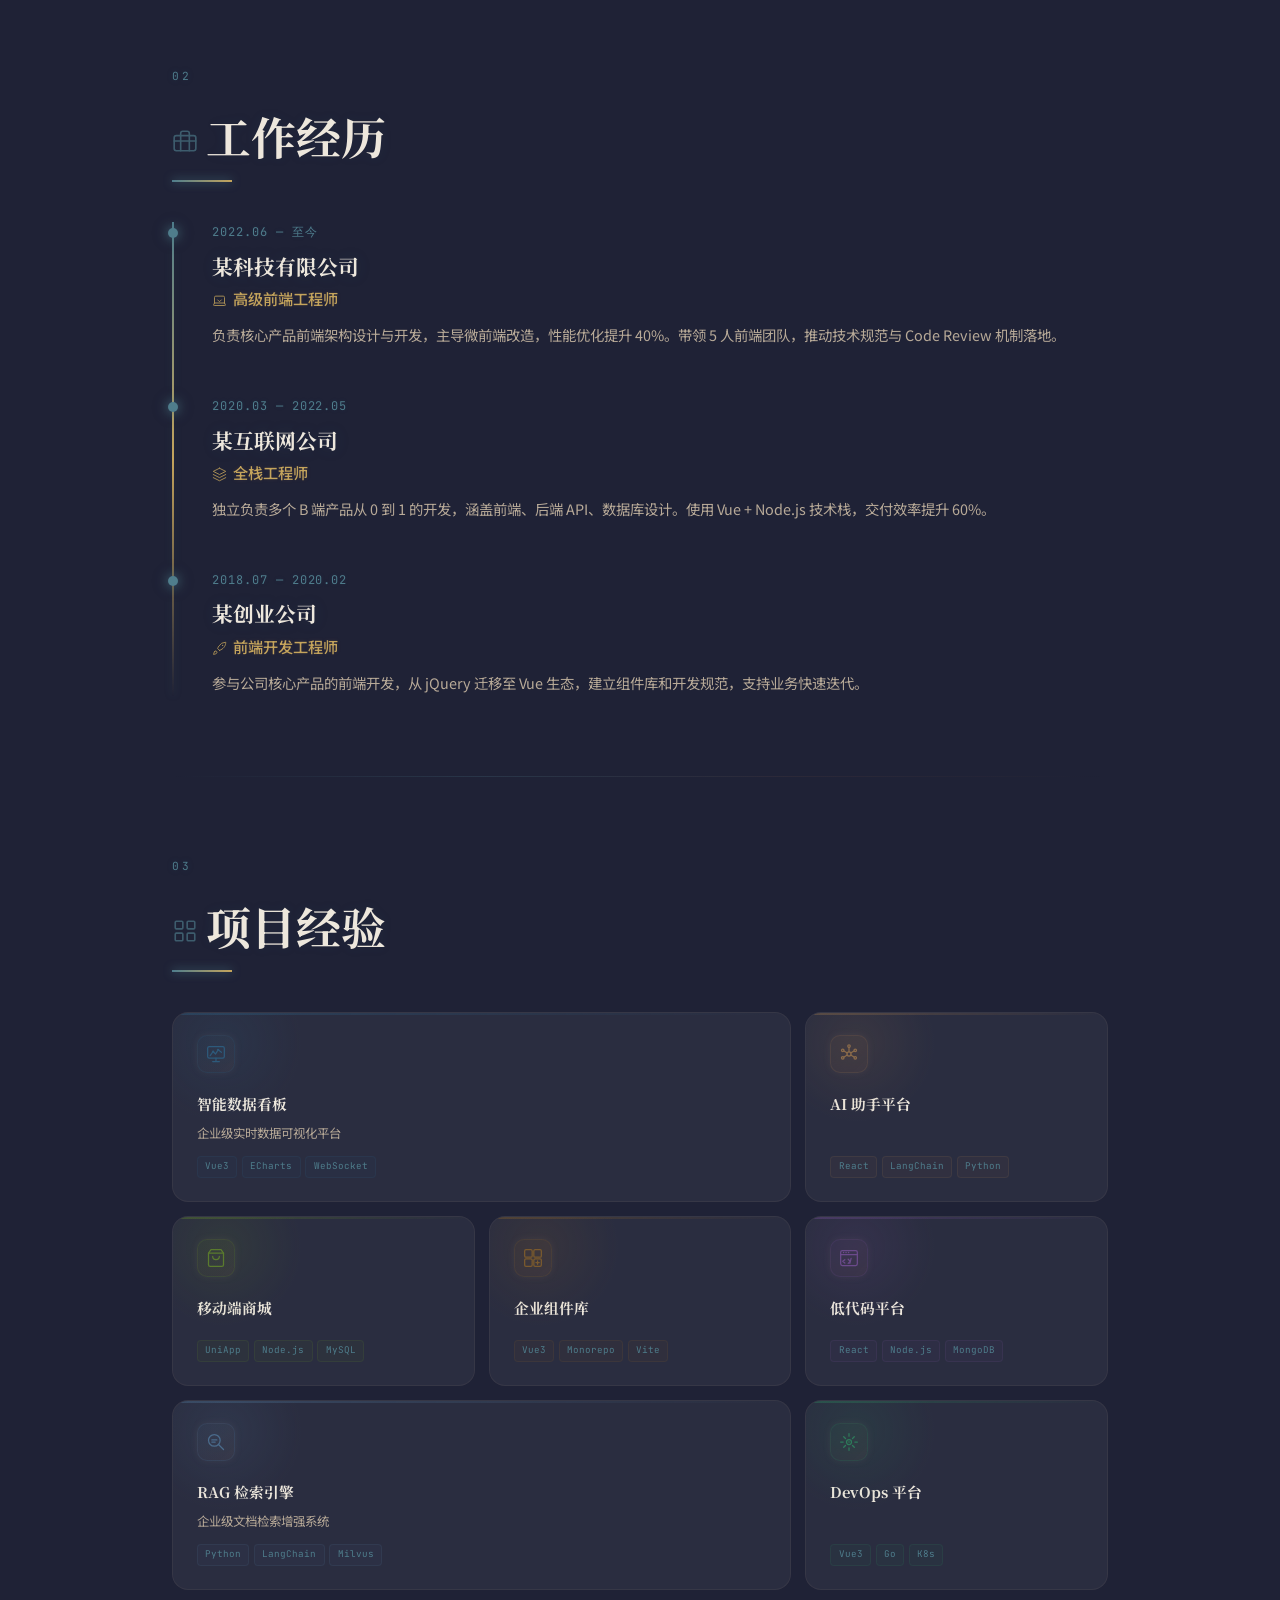
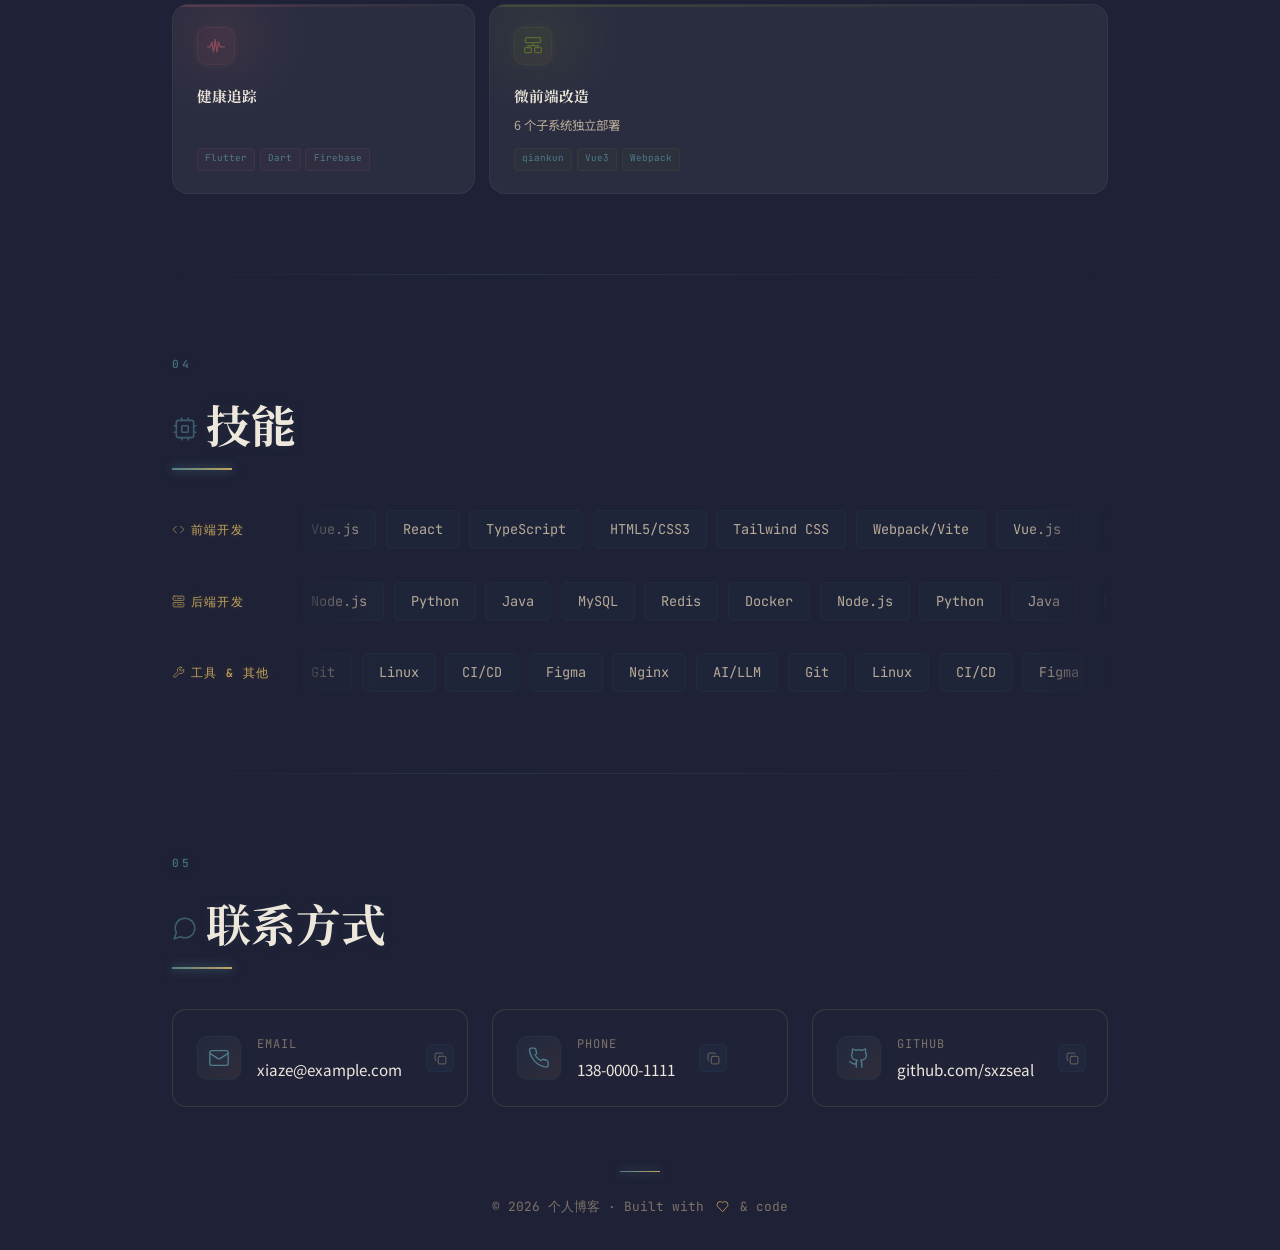
==== commit b38aa78d: "deploy: 2026-06-11 10:23:43" ====
--- a/index.html
+++ b/index.html
@@ -1,15 +1,21 @@
 <!DOCTYPE html>
 <html lang="zh-CN">
-<head>
-  <meta charset="UTF-8">
-  <meta name="viewport" content="width=device-width, initial-scale=1.0">
-  <title>DASHBOARD</title>
-  <script type="module" crossorigin src="./assets/main--ExjYNqu.js"></script>
-  <link rel="modulepreload" crossorigin href="./assets/ProjectsExpander-bh5OVKk5.js">
-  <link rel="modulepreload" crossorigin href="./assets/templates-CRkMIkOE.js">
-  <link rel="stylesheet" crossorigin href="./assets/main-DNevpoRY.css">
-</head>
-<body>
-  <div id="dashboard-root"></div>
-</body>
+  <head>
+    <meta charset="UTF-8" />
+    <meta name="viewport" content="width=device-width, initial-scale=1.0" />
+    <meta name="description" content="个人博客 - 个人简历 | 全栈工程师" />
+    <meta property="og:title" content="个人博客 - 个人简历" />
+    <meta property="og:description" content="全栈工程师，专注构建优雅高性能的Web应用" />
+    <meta property="og:type" content="website" />
+    <meta property="og:url" content="https://sxzseal.github.io/resume/" />
+    <title>个人博客</title>
+    <link rel="preconnect" href="https://fonts.googleapis.com" />
+    <link rel="preconnect" href="https://fonts.gstatic.com" crossorigin />
+    <link href="https://fonts.googleapis.com/css2?family=Noto+Serif+SC:wght@400;500;700;900&family=Noto+Sans+SC:wght@300;400;500;700&family=JetBrains+Mono:wght@400;500&family=Space+Grotesk:wght@300;400;500;700&display=swap" rel="stylesheet" />
+    <script type="module" crossorigin src="./assets/resume-CEDQvbWJ.js"></script>
+    <link rel="stylesheet" crossorigin href="./assets/resume-CiSeeki2.css">
+  </head>
+  <body>
+    <div id="root"></div>
+  </body>
 </html>
--- a/assets/resume-CiSeeki2.css
+++ b/assets/resume-CiSeeki2.css
@@ -0,0 +1 @@
+@property --gradient-angle{syntax:"<angle>";inherits:false;initial-value:0deg}@property --aurora-hue1{syntax:"<number>";inherits:false;initial-value:280}@property --aurora-hue2{syntax:"<number>";inherits:false;initial-value:320}:root{--bg-deep:#1f2236;--bg-card:#22263ad1;--bg-card-solid:#2a2e4a;--accent-cyan:#4f7d8c;--accent-magenta:#c4a45c;--accent-violet:#7a9868;--text-primary:#ede7dc;--text-secondary:#b8aa98;--text-muted:#7d7268;--border:#4f7d8c38;--border-hover:#4f7d8c73;--glow-cyan:#4f7d8c2e;--glow-magenta:#c4a45c24;--gold:#c4a45c;--font-display:"Noto Serif SC","ZCOOL XiaoWei",serif;--font-body:"Noto Sans SC","Space Grotesk",sans-serif;--font-mono:"JetBrains Mono",monospace;--section-gap:5rem;--glass-bg:#22263aa6;--glass-border:#c4a45c2b;--glass-blur:16px;--aurora-color-1:#37606c;--aurora-color-2:#ae8c3d;--aurora-color-3:#5b784a}*,:before,:after{box-sizing:border-box;margin:0;padding:0}html{scroll-behavior:smooth;scrollbar-width:thin;scrollbar-color:var(--accent-cyan) var(--bg-deep)}::-webkit-scrollbar{width:6px}::-webkit-scrollbar-track{background:var(--bg-deep)}::-webkit-scrollbar-thumb{background:var(--accent-cyan);border-radius:3px}body{font-family:var(--font-body);background:var(--bg-deep);color:var(--text-primary);-webkit-font-smoothing:antialiased;line-height:1.7;overflow-x:hidden}body:before{content:"";pointer-events:none;z-index:9998;opacity:1;background-image:url("data:image/svg+xml,%3Csvg viewBox='0 0 512 512' xmlns='http://www.w3.org/2000/svg'%3E%3Cfilter id='n'%3E%3CfeTurbulence type='fractalNoise' baseFrequency='0.65' numOctaves='4' stitchTiles='stitch'/%3E%3CfeColorMatrix type='saturate' values='0'/%3E%3C/filter%3E%3Crect width='100%25' height='100%25' filter='url(%23n)' opacity='0.025'/%3E%3C/svg%3E");position:fixed;inset:0}.aurora{z-index:0;pointer-events:none;filter:blur(80px);opacity:.22;width:120%;height:60%;animation:15s ease-in-out infinite alternate auroraDrift;position:fixed;top:-30%;left:-10%}.aurora-band{border-radius:50%;width:100%;height:40%;position:absolute}.aurora-band:first-child{background:linear-gradient(90deg,transparent,var(--aurora-color-1),transparent);animation:8s ease-in-out infinite aw1;top:0}.aurora-band:nth-child(2){background:linear-gradient(90deg,transparent,var(--aurora-color-2),transparent);animation:10s ease-in-out infinite aw2;top:30%}.aurora-band:nth-child(3){background:linear-gradient(90deg,transparent,var(--aurora-color-3),transparent);animation:12s ease-in-out infinite aw3;top:50%}@keyframes auroraDrift{0%{transform:translate(-5%)rotate(-2deg)}to{transform:translate(5%)rotate(2deg)}}@keyframes aw1{0%,to{opacity:.6;transform:translate(-10%)scaleY(1)}50%{opacity:1;transform:translate(10%)scaleY(1.5)}}@keyframes aw2{0%,to{opacity:.5;transform:translate(5%)scaleY(1.2)}50%{opacity:.9;transform:translate(-8%)scaleY(.8)}}@keyframes aw3{0%,to{opacity:.4;transform:translate(-3%)scaleY(.8)}50%{opacity:.7;transform:translate(8%)scaleY(1.3)}}.gradient-mesh{z-index:0;pointer-events:none;background:radial-gradient(ellipse at 15% 80%,var(--glow-cyan) 0%,transparent 50%),radial-gradient(ellipse at 85% 20%,var(--glow-magenta) 0%,transparent 50%),radial-gradient(ellipse at 50% 50%,var(--glow-cyan) 0%,transparent 60%);animation:20s ease-in-out infinite alternate meshShift;position:fixed;inset:0}@keyframes meshShift{0%{--gradient-angle:0deg}50%{--gradient-angle:180deg}to{--gradient-angle:360deg}}#flow-canvas{z-index:0;pointer-events:none;opacity:.48;position:fixed;inset:0}.blob-container{z-index:0;pointer-events:none;position:fixed;inset:0;overflow:hidden}.blob{filter:blur(80px);opacity:.12;border-radius:50%;animation:25s ease-in-out infinite alternate blobMove;position:absolute}.blob:first-child{background:var(--accent-cyan);width:400px;height:400px;animation-duration:18s;top:10%;left:60%}.blob:nth-child(2){background:var(--accent-magenta);width:350px;height:350px;animation-duration:22s;animation-delay:-5s;top:50%;left:20%}.blob:nth-child(3){background:var(--accent-violet);width:300px;height:300px;animation-duration:25s;animation-delay:-10s;top:70%;left:70%}@keyframes blobMove{0%{transform:translate(0)scale(1)}33%{transform:translate(50px,-80px)scale(1.1)}66%{transform:translate(-30px,40px)scale(.9)}to{transform:translate(20px,-20px)scale(1.05)}}.content-wrapper{z-index:1;position:relative}.hero{flex-direction:column;justify-content:center;align-items:center;min-height:100vh;padding:2rem;display:flex;position:relative;overflow:hidden}.hero-content{text-align:center;z-index:2;max-width:800px;position:relative}.hero-label{font-family:var(--font-mono);letter-spacing:.4em;text-transform:uppercase;color:var(--accent-cyan);opacity:0;text-shadow:0 0 10px var(--accent-cyan),0 0 40px #2d5a7b4d;margin-bottom:2rem;font-size:.7rem;animation:.8s .3s forwards fadeUp}.hero-name{font-family:var(--font-display);color:#0000;background:linear-gradient(135deg,var(--accent-cyan),var(--accent-magenta),var(--accent-violet));opacity:0;filter:drop-shadow(0 0 30px #2d5a7b4d)drop-shadow(0 0 60px #c0785233);-webkit-background-clip:text;background-clip:text;margin-bottom:1.5rem;font-size:clamp(3rem,10vw,7rem);font-weight:900;line-height:1.1;animation:1.2s .5s forwards nameReveal}@keyframes nameReveal{0%{opacity:0;filter:blur(12px);transform:translateY(40px)scale(.9)}to{opacity:1;filter:blur();transform:translateY(0)scale(1)}}.hero-title{font-family:var(--font-body);color:var(--text-secondary);letter-spacing:.08em;opacity:0;margin-bottom:2.5rem;font-size:clamp(1rem,2.5vw,1.4rem);font-weight:300;animation:.8s .8s forwards fadeUp}.typed-text{border-right:2px solid var(--accent-cyan);text-shadow:0 0 8px #2d5a7b80;animation:1s step-end infinite cursorBlink}@keyframes cursorBlink{50%{border-color:#0000}}.hero-cta{opacity:0;justify-content:center;gap:1rem;animation:.8s 1s forwards fadeUp;display:flex}.btn-magnetic{font-family:var(--font-mono);letter-spacing:.15em;text-transform:uppercase;border:1px solid var(--accent-cyan);color:var(--accent-cyan);cursor:pointer;will-change:transform;background:0 0;align-items:center;padding:.85rem 2.2rem;font-size:.8rem;text-decoration:none;transition:transform .3s cubic-bezier(.25,.46,.45,.94),box-shadow .3s;display:inline-flex;position:relative;overflow:hidden}.btn-magnetic:before{content:"";background:linear-gradient(90deg,#0000,#2d5a7b26,#0000);width:100%;height:100%;transition:left .5s;position:absolute;top:0;left:-100%}.btn-magnetic:hover:before{left:100%}.btn-magnetic:hover{box-shadow:0 0 25px var(--glow-cyan),0 0 50px #2d5a7b1a,inset 0 0 25px #2d5a7b0d;background:#2d5a7b0d}.btn-magnetic.btn-primary{border-color:var(--accent-magenta);background:linear-gradient(135deg,#2d5a7b26,#c0785226)}.btn-magnetic.btn-primary:hover{box-shadow:0 0 30px var(--glow-cyan),0 0 60px var(--glow-magenta);background:linear-gradient(135deg,#2d5a7b40,#c0785240)}.hero-scroll{z-index:2;color:var(--text-muted);font-family:var(--font-mono);letter-spacing:.25em;text-transform:uppercase;cursor:pointer;opacity:0;flex-direction:column;align-items:center;gap:.5rem;font-size:.6rem;animation:.8s 1.2s forwards fadeUp;display:flex;position:absolute;bottom:3rem;left:50%;transform:translate(-50%)}.scroll-line{background:linear-gradient(to bottom,var(--accent-cyan),transparent);width:1px;height:40px;animation:2s ease-in-out infinite scrollPulse}@keyframes scrollPulse{0%,to{opacity:.3;transform:scaleY(.6)}50%{opacity:1;transform:scaleY(1)}}@keyframes fadeUp{to{opacity:1;transform:translateY(0)}}.section{opacity:0;max-width:1000px;margin:0 auto;padding:0 2rem;transition:opacity .8s,transform .8s;transform:translateY(40px)}.section.visible{opacity:1;transform:translateY(0)}.section-header{margin-bottom:3rem;position:relative}.section-number{font-family:var(--font-mono);letter-spacing:.25em;color:var(--accent-cyan);text-shadow:0 0 6px #2d5a7b40;margin-bottom:.75rem;font-size:.7rem;display:block}.section-title{font-family:var(--font-display);color:var(--text-primary);text-shadow:0 0 12px #2d5a7b1f;font-size:clamp(1.8rem,5vw,2.8rem);font-weight:700;display:inline-block;position:relative}.section-title:after{content:"";background:linear-gradient(to right,var(--accent-cyan),var(--accent-magenta));width:60px;height:2px;box-shadow:0 0 10px var(--accent-cyan);position:absolute;bottom:-8px;left:0}.section-divider{background:linear-gradient(to right,transparent,var(--border),#c0785214,transparent);width:100%;height:1px;margin:var(--section-gap) 0}.about-text{color:var(--text-secondary);max-width:700px;font-size:1.05rem;line-height:2}.about-text strong{color:var(--accent-cyan);text-shadow:0 0 8px #2d5a7b4d;font-weight:500}.about-stats{grid-template-columns:repeat(auto-fit,minmax(160px,1fr));gap:1.5rem;margin-top:2.5rem;display:grid}.stat-card{background:var(--glass-bg);-webkit-backdrop-filter:blur(var(--glass-blur));border:1px solid var(--glass-border);text-align:center;border-radius:14px;padding:1.5rem;transition:all .4s;position:relative;overflow:hidden}.stat-card:before{content:"";background:linear-gradient(135deg,var(--accent-cyan),var(--accent-magenta));-webkit-mask-composite:xor;opacity:0;border-radius:14px;padding:1px;transition:opacity .4s;position:absolute;inset:0;-webkit-mask-image:linear-gradient(#fff 0 0),linear-gradient(#fff 0 0);mask-image:linear-gradient(#fff 0 0),linear-gradient(#fff 0 0);-webkit-mask-position:0 0,0 0;mask-position:0 0,0 0;-webkit-mask-size:auto,auto;mask-size:auto,auto;-webkit-mask-repeat:repeat,repeat;mask-repeat:repeat,repeat;-webkit-mask-clip:content-box,border-box;mask-clip:content-box,border-box;-webkit-mask-origin:content-box,border-box;mask-origin:content-box,border-box;-webkit-mask-composite:xor;mask-composite:exclude;-webkit-mask-source-type:auto,auto;mask-mode:match-source,match-source}.stat-card:after{content:"";background:var(--bg-card-solid);z-index:0;border-radius:13px;position:absolute;inset:1px}.stat-card:hover:before{opacity:.5}.stat-card:hover{transform:translateY(-4px);box-shadow:0 8px 30px #2d5a7b1a,0 0 15px #c0785214}.stat-number,.stat-label{z-index:1;position:relative}.stat-number{font-family:var(--font-display);background:linear-gradient(135deg,var(--accent-cyan),var(--accent-magenta));color:#0000;-webkit-background-clip:text;background-clip:text;font-size:2.2rem;font-weight:700;line-height:1.2}.stat-label{color:var(--text-muted);letter-spacing:.05em;margin-top:.3rem;font-size:.8rem}.skills-grid{grid-template-columns:repeat(auto-fit,minmax(280px,1fr));gap:2rem;display:grid}.skill-category{background:var(--glass-bg);-webkit-backdrop-filter:blur(var(--glass-blur));border:1px solid var(--glass-border);border-radius:16px;padding:1.5rem;transition:all .3s}.skill-category:hover{box-shadow:0 0 30px var(--glow-cyan);border-color:#2d5a7b33}.skill-category h3{font-family:var(--font-mono);color:var(--accent-magenta);letter-spacing:.12em;text-transform:uppercase;text-shadow:0 0 6px #c0785233;margin-bottom:1.2rem;font-size:.8rem;font-weight:500}.skill-tags{flex-wrap:wrap;gap:.6rem;display:flex}.skill-tag{color:var(--text-secondary);font-size:.85rem;font-family:var(--font-mono);cursor:default;white-space:nowrap;background:#2d5a7b0f;border:1px solid #2d5a7b1f;border-radius:6px;padding:.45rem 1rem;font-weight:400;transition:color .2s,border-color .2s,background .2s}.skill-tag:hover{color:var(--accent-cyan);background:#2d5a7b14;border-color:#2d5a7b4d}.skills-marquee{flex-direction:column;gap:2rem;display:flex}.marquee-row{align-items:center;gap:1.5rem;display:flex}.marquee-label{font-family:var(--font-mono);color:var(--accent-magenta);letter-spacing:.12em;text-transform:uppercase;text-shadow:0 0 6px #c0785233;flex-shrink:0;align-items:center;gap:.35rem;width:98px;font-size:.72rem;font-weight:500;display:flex}.marquee-viewport{flex:1;overflow:hidden;-webkit-mask:linear-gradient(90deg,#0000,#000 10% 90%,#0000);mask:linear-gradient(90deg,#0000,#000 10% 90%,#0000)}.marquee-track{will-change:transform;width:max-content;display:flex}.marquee-group{flex-shrink:0;gap:.6rem;padding-right:.6rem;display:flex}@keyframes marqueeScroll{0%{transform:translate(0,0)}to{transform:translate3d(calc(-1 * var(--g-w)),0,0)}}@keyframes marqueeScrollRev{0%{transform:translate3d(calc(-1 * var(--g-w)),0,0)}to{transform:translate(0,0)}}.timeline{padding-left:2.5rem;position:relative}.timeline:before{content:"";background:linear-gradient(to bottom,var(--accent-cyan),var(--accent-magenta),transparent);width:2px;box-shadow:0 0 8px var(--glow-cyan);position:absolute;top:0;bottom:0;left:0}.timeline-item{opacity:0;margin-bottom:3rem;transition:all .6s;position:relative;transform:translate(-20px)}.timeline-item.visible{opacity:1;transform:translate(0)}.timeline-item:before{content:"";background:var(--accent-cyan);width:10px;height:10px;box-shadow:0 0 12px var(--accent-cyan),0 0 24px var(--glow-cyan);border-radius:50%;position:absolute;top:6px;left:-2.5rem;transform:translate(-4px)}.timeline-period{font-family:var(--font-mono);color:var(--accent-cyan);letter-spacing:.08em;text-shadow:0 0 4px #2d5a7b33;margin-bottom:.4rem;font-size:.75rem}.timeline-company{font-family:var(--font-display);color:var(--text-primary);text-shadow:0 0 15px #2d5a7b33;margin-bottom:.15rem;font-size:1.3rem;font-weight:700}.timeline-role{color:var(--accent-magenta);text-shadow:0 0 4px #c0785226;margin-bottom:.6rem;font-size:.95rem;font-weight:500}.timeline-desc{color:var(--text-secondary);font-size:.9rem;line-height:1.8}.project-card{-webkit-backdrop-filter:blur(var(--glass-blur));cursor:pointer;background:#f0ebe10a;border:1px solid #d4b8960f;border-radius:12px;padding:1.2rem;transition:all .4s cubic-bezier(.16,1,.3,1);position:relative;overflow:hidden}.project-card:before{content:"";background:linear-gradient(to right,var(--accent-cyan),var(--accent-magenta),var(--accent-violet));opacity:.4;width:100%;height:3px;transition:opacity .3s;position:absolute;top:0;left:0}.project-card:hover:before{opacity:1}.project-card:after{content:"";opacity:0;pointer-events:none;background:radial-gradient(circle,#2d5a7b1f 0%,#0000 70%);border-radius:50%;width:60px;height:60px;transition:all .5s;position:absolute;top:10px;left:10px}.project-card:hover:after{opacity:1;transform:scale(2.5)}.project-icon{background:#d4b89614;border:1px solid #d4b8961f;border-radius:8px;justify-content:center;align-items:center;width:36px;height:36px;margin-bottom:.6rem;font-size:1.2rem;display:inline-flex;box-shadow:0 0 8px #d4b89614}.project-name{font-family:var(--font-display);color:var(--text-primary);margin-bottom:.3rem;font-size:.95rem;font-weight:700}.project-desc{display:none}.project-tech{flex-wrap:wrap;gap:.3rem;display:flex}.project-tech span{font-family:var(--font-mono);color:var(--accent-violet);background:#b5a64214;border:1px solid #b5a6421a;border-radius:3px;padding:.15rem .45rem;font-size:.65rem}.project-detail-label{font-family:var(--font-mono);color:var(--accent-cyan);letter-spacing:.1em;text-transform:uppercase;margin-top:.6rem;margin-bottom:.3rem;font-size:.7rem}.project-detail-text{color:var(--text-secondary);font-size:.85rem;line-height:1.7}.bento-grid{grid-template-columns:repeat(3,1fr);gap:14px;margin:2rem 0;display:grid}.bento-card{-webkit-backdrop-filter:blur(14px);cursor:pointer;opacity:0;background:#ffffff0d;border:1px solid #d4b89612;border-radius:16px;flex-direction:column;gap:.5rem;min-height:170px;padding:1.4rem 1.5rem;transition:opacity .55s,transform .55s cubic-bezier(.16,1,.3,1),border-color .3s,box-shadow .3s;display:flex;position:relative;overflow:hidden;transform:translateY(24px)}.bento-card.visible{opacity:1;transform:translateY(0)}.bento-card.visible:hover{box-shadow:0 16px 48px #0000004d,0 0 28px rgba(var(--card-theme-rgb),.12);border-color:#d4b89638;transition-duration:.25s;transform:translateY(-4px)scale(1.016)}.bento-card:before{content:"";background:linear-gradient(to right,rgb(var(--card-theme-rgb)),transparent);opacity:.45;height:2px;transition:opacity .3s;position:absolute;top:0;left:0;right:0}.bento-card.visible:hover:before{opacity:1}.bento-card *{cursor:pointer}.bento-card__glow{background:radial-gradient(circle,rgba(var(--card-theme-rgb),.16) 0%,transparent 70%);pointer-events:none;border-radius:50%;width:160px;height:160px;transition:transform .35s,opacity .35s;position:absolute;top:-50px;left:-30px}.bento-card.visible:hover .bento-card__glow{opacity:1.3;transform:scale(1.5)}.bento-card--wide{grid-column:span 2;min-height:180px}.bento-card .project-icon{background:linear-gradient(135deg,rgba(var(--card-theme-rgb),.1),#c0785212);border:1px solid rgba(var(--card-theme-rgb),.2);border-radius:10px;flex-shrink:0;justify-content:center;align-items:center;width:38px;height:38px;font-size:1.1rem;display:flex}.bento-card .project-name{font-family:var(--font-display);color:var(--text-primary);margin:0;font-size:.92rem;font-weight:700}.bento-card .project-desc{color:var(--text-secondary);margin:0;font-size:.78rem;line-height:1.55;display:none}.bento-card--wide .project-desc{display:block}.bento-card .project-tech{flex-wrap:wrap;gap:.3rem;margin-top:auto;padding-top:.3rem;display:flex}.bento-card .project-tech span{font-family:var(--font-mono);background:rgba(var(--card-theme-rgb),.08);border:1px solid rgba(var(--card-theme-rgb),.15);color:var(--accent-cyan);border-radius:4px;padding:.15rem .45rem;font-size:.58rem}@media (width<=768px){.bento-grid{grid-template-columns:1fr 1fr}.bento-card--wide{grid-column:span 2}}@media (width<=480px){.bento-grid{grid-template-columns:1fr}.bento-card--wide{grid-column:span 1}}body.detail-mode{overflow:hidden}.detail-overlay{z-index:100;opacity:0;pointer-events:none;background:#00000061;transition:opacity .38s;position:fixed;inset:0}body.detail-mode .detail-overlay{opacity:1;pointer-events:auto}.detail-card-clone{z-index:101;background:var(--bg-card);-webkit-backdrop-filter:blur(32px)saturate(1.4);border-left:1px solid var(--glass-border);will-change:transform;pointer-events:none;flex-direction:column;width:min(760px,92vw);height:100vh;transition:transform .52s cubic-bezier(.16,1,.3,1);display:flex;position:fixed;top:0;right:0;transform:translate(100%)}body.detail-mode .detail-card-clone{pointer-events:auto;box-shadow:-1px 0 0 rgba(var(--drawer-theme-rgb,58,109,145),.22),-32px 0 80px #0006;transform:translate(0)}.detail-card-clone:before{content:"";background:linear-gradient(to bottom,transparent,rgba(var(--drawer-theme-rgb,58,109,145),.5) 25%,rgba(var(--drawer-theme-rgb,58,109,145),.5) 75%,transparent);opacity:0;pointer-events:none;z-index:2;width:1px;height:70%;transition:opacity .5s .28s;position:absolute;top:15%;left:0}body.detail-mode .detail-card-clone:before{opacity:1}.detail-close{z-index:10;background:var(--glass-bg);border:1px solid var(--glass-border);width:34px;height:34px;color:var(--text-muted);cursor:pointer;border-radius:7px;justify-content:center;align-items:center;font-size:.78rem;transition:color .18s,background .18s,border-color .18s;display:flex;position:absolute;top:1.3rem;right:1.3rem}.detail-close:hover{color:var(--text-primary);border-color:var(--border-hover);background:var(--bg-card)}.drawer-header{z-index:1;border-bottom:1px solid var(--glass-border);flex-shrink:0;padding:3rem 2.5rem 2rem;position:relative;overflow:hidden}.drawer-header:before{content:"";background:radial-gradient(ellipse 90% 130% at -5% -10%,rgba(var(--drawer-theme-rgb,58,109,145),.12) 0%,transparent 60%);pointer-events:none;position:absolute;inset:0}.drawer-header-content{z-index:1;position:relative}.drawer-header .project-name{font-family:var(--font-display);color:var(--text-primary);letter-spacing:-.015em;opacity:0;margin-bottom:.45rem;font-size:1.75rem;font-weight:700;animation:.42s cubic-bezier(.16,1,.3,1) .18s forwards drawerFadeUp;transform:translateY(12px)}.drawer-header .project-desc{color:var(--text-secondary);opacity:0;margin-bottom:1.1rem;font-size:.88rem;line-height:1.72;animation:.42s cubic-bezier(.16,1,.3,1) .25s forwards drawerFadeUp;display:block;transform:translateY(10px)}.drawer-header .project-tech{opacity:0;flex-wrap:wrap;gap:.38rem;animation:.42s cubic-bezier(.16,1,.3,1) .31s forwards drawerFadeUp;display:flex;transform:translateY(8px)}.drawer-header .project-tech span{font-family:var(--font-mono);background:rgba(var(--drawer-theme-rgb,58,109,145),.1);border:1px solid rgba(var(--drawer-theme-rgb,58,109,145),.22);color:rgb(var(--drawer-theme-rgb,58,109,145));letter-spacing:.03em;border-radius:4px;padding:.22rem .58rem;font-size:.66rem}@keyframes drawerFadeUp{to{opacity:1;transform:translateY(0)}}.drawer-body{scrollbar-width:thin;scrollbar-color:var(--glass-border) transparent;z-index:1;flex:1;min-height:0;padding:1.6rem 2.5rem 3rem;position:relative;overflow:hidden auto}.drawer-body::-webkit-scrollbar{width:3px}.drawer-body::-webkit-scrollbar-track{background:0 0}.drawer-body::-webkit-scrollbar-thumb{background:var(--glass-border);border-radius:2px}.detail-section{border-top:1px solid var(--glass-border);opacity:0;padding:1.5rem 0;animation:.4s cubic-bezier(.16,1,.3,1) forwards drawerFadeUp;transform:translateY(10px)}.detail-section:first-child{border-top:none;padding-top:0}.detail-section:first-child{animation-delay:.38s}.detail-section:nth-child(2){animation-delay:.46s}.detail-section:nth-child(3){animation-delay:.54s}.detail-section:nth-child(4){animation-delay:.62s}.detail-section-title{font-family:var(--font-mono);color:var(--text-muted);letter-spacing:.13em;text-transform:uppercase;align-items:center;gap:.55rem;margin-bottom:.6rem;font-size:.65rem;display:flex}.detail-section-title:before{content:"";background:rgb(var(--drawer-theme-rgb,58,109,145));opacity:.8;border-radius:50%;flex-shrink:0;width:4px;height:4px;display:inline-block}.detail-section-content{color:var(--text-secondary);font-size:.9rem;line-height:1.9}.detail-particles{z-index:99;pointer-events:none;position:fixed;inset:0}@media (width<=768px){.detail-card-clone{border-left:none;width:100vw}.drawer-header{padding:2.5rem 1.5rem 1.5rem}.drawer-body{padding:1.4rem 1.5rem 2.5rem}}.education-list{flex-direction:column;gap:1.5rem;display:flex}.edu-item{background:var(--glass-bg);-webkit-backdrop-filter:blur(var(--glass-blur));border:1px solid var(--glass-border);border-radius:14px;justify-content:space-between;align-items:center;padding:1.5rem 2rem;transition:all .3s;display:flex}.edu-item:hover{box-shadow:0 0 25px var(--glow-cyan);border-color:#2d5a7b33;transform:translate(8px)}.edu-school{font-family:var(--font-display);color:var(--text-primary);text-shadow:0 0 10px #2d5a7b33;font-size:1.1rem;font-weight:700}.edu-major{color:var(--accent-cyan);margin-top:.2rem;font-size:.9rem}.edu-year{font-family:var(--font-mono);color:var(--text-muted);font-size:.8rem}.contact-grid{grid-template-columns:repeat(auto-fit,minmax(220px,1fr));gap:1.5rem;display:grid}.contact-item{background:var(--glass-bg);-webkit-backdrop-filter:blur(var(--glass-blur));border:1px solid var(--glass-border);color:inherit;cursor:pointer;border-radius:14px;align-items:center;gap:1rem;padding:1.5rem;text-decoration:none;transition:all .3s;display:flex}.contact-icon{filter:drop-shadow(0 0 4px #2d5a7b33);background:linear-gradient(135deg,#2d5a7b1a,#c078521a);border:1px solid #2d5a7b26;border-radius:10px;flex-shrink:0;justify-content:center;align-items:center;width:44px;height:44px;font-size:1.2rem;display:flex}.contact-label{color:var(--text-muted);letter-spacing:.08em;text-transform:uppercase;font-size:.75rem;font-family:var(--font-mono)}.contact-value{color:var(--text-primary);margin-top:.15rem;font-size:.95rem}.copy-btn{cursor:pointer;width:28px;height:28px;color:var(--text-muted);background:#2d5a7b14;border:1px solid #2d5a7b26;border-radius:6px;flex-shrink:0;justify-content:center;align-items:center;margin-left:8px;transition:all .25s;display:inline-flex}.copy-btn:hover{color:var(--accent-cyan);border-color:var(--accent-cyan);background:#2d5a7b1f}.copy-btn.copied{color:#4ade80;background:#4ade8014;border-color:#4ade804d}.copy-icon,.check-icon{pointer-events:none;justify-content:center;align-items:center;display:flex}.copy-icon svg,.check-icon svg{width:13px;height:13px}.check-icon,.copy-btn.copied .copy-icon{display:none}.copy-btn.copied .check-icon{color:#4ade80;display:flex}.toast{background:var(--bg-card-solid);font-family:var(--font-mono);color:var(--accent-cyan);opacity:0;z-index:9999;pointer-events:none;border:1px solid #2d5a7b33;border-radius:10px;padding:.7rem 1.4rem;font-size:.8rem;transition:all .4s cubic-bezier(.16,1,.3,1);position:fixed;bottom:2rem;left:50%;transform:translate(-50%)translateY(20px);box-shadow:0 8px 30px #0006,0 0 15px #2d5a7b1a}.toast.show{opacity:1;transform:translate(-50%)translateY(0)}.ripple{pointer-events:none;background:#2d5a7b40;border-radius:50%;animation:.6s ease-out forwards rippleAnim;position:absolute;transform:scale(0)}@keyframes rippleAnim{to{opacity:0;transform:scale(4)}}.stat-number[data-count]{transition:none}.footer{text-align:center;color:var(--text-muted);font-size:.8rem;font-family:var(--font-mono);padding:4rem 2rem 2rem}.footer-line{background:linear-gradient(to right,var(--accent-cyan),var(--accent-magenta));width:40px;height:1px;box-shadow:0 0 10px var(--accent-cyan);margin:0 auto 1.5rem}.footer-heart{vertical-align:middle;color:var(--accent-magenta);margin:0 .2rem;display:inline-flex;position:relative;top:-1px}.footer-heart svg{width:13px;height:13px}.section-title-icon{vertical-align:middle;width:26px;height:26px;color:var(--accent-cyan);opacity:.65;margin-right:.5rem;display:inline-flex;position:relative;top:-2px}.section-title-icon svg{width:26px;height:26px}.hero-label-icon{vertical-align:middle;opacity:.8;width:14px;height:14px;margin-right:.5rem;display:inline-flex;position:relative;top:-1px}.hero-label-icon svg{width:14px;height:14px}.bento-card .project-icon svg,.project-icon svg{width:20px;height:20px;color:rgb(var(--card-theme-rgb,58,109,145));display:block}.contact-icon svg{width:22px;height:22px;color:var(--accent-cyan)}.marquee-label-icon{opacity:.85;flex-shrink:0;width:13px;height:13px;display:inline-flex}.marquee-label-icon svg{width:13px;height:13px}.stat-icon{color:var(--accent-cyan);opacity:.7;justify-content:center;margin-bottom:.5rem;display:flex}.stat-icon svg{width:22px;height:22px}.role-icon{vertical-align:middle;width:15px;height:15px;color:var(--accent-magenta);opacity:.85;margin-right:.35rem;display:inline-flex;position:relative;top:-1px}.role-icon svg{width:15px;height:15px}.cursor-glow{background:radial-gradient(circle,var(--glow-cyan) 0%,transparent 70%);pointer-events:none;z-index:0;border-radius:50%;width:300px;height:300px;transition:opacity .3s;position:fixed;transform:translate(-50%,-50%)}@media (prefers-reduced-motion:reduce){*,:before,:after{transition-duration:.01ms!important;animation-duration:.01ms!important;animation-iteration-count:1!important}.hero-name,.hero-label,.hero-title,.hero-scroll,.hero-cta{opacity:1;filter:none;transform:none}.typed-text{border-right:none;animation:none}.section,.timeline-item{opacity:1;transform:none}.aurora,.blob,.starfield,.gradient-mesh{animation:none}#flow-canvas{display:none}.marquee-track{animation:none!important}}@media (width<=768px){:root{--section-gap:4rem}.section{padding:0 1.2rem}.about-stats{grid-template-columns:repeat(2,1fr)}.skills-grid{grid-template-columns:1fr}.marquee-card{flex:0 0 240px;min-width:240px}.marquee-label{width:60px;font-size:.6rem}.edu-item{flex-direction:column;align-items:flex-start;gap:.5rem}.contact-grid{grid-template-columns:1fr}.timeline{padding-left:2rem}.timeline-item:before{left:-2rem}#flow-canvas{opacity:.2}.aurora{opacity:.12}.blob{opacity:.08}.gradient-mesh{opacity:.6}}@media (width<=480px){.about-stats{grid-template-columns:1fr 1fr;gap:1rem}.stat-card{padding:1rem}.stat-number{font-size:1.8rem}.hero-cta{flex-direction:column;align-items:center}#three-container,#flow-canvas{display:none}}.parallax-layer,.parallax-shape,.parallax-glow{will-change:transform}.parallax-scene{pointer-events:none;z-index:1;perspective:1200px;perspective-origin:50%;position:absolute;inset:0;overflow:hidden}.parallax-layer{transform-style:preserve-3d;position:absolute;inset:0}.parallax-layer[data-depth="0.03"]{z-index:1}.parallax-layer[data-depth="0.06"]{z-index:2}.parallax-layer[data-depth="0.1"]{z-index:3}.parallax-layer[data-depth="0.15"]{z-index:4}.parallax-layer[data-depth="0.22"]{z-index:5}.parallax-shape{opacity:0;border-radius:50%;animation:1.5s ease-out forwards pxFadeIn;position:absolute}.parallax-shape:first-child{animation-delay:.1s}.parallax-shape:nth-child(2){animation-delay:.25s}.parallax-shape:nth-child(3){animation-delay:.4s}.parallax-shape:nth-child(4){animation-delay:.55s}.parallax-shape:nth-child(5){animation-delay:.7s}.parallax-shape:nth-child(6){animation-delay:.85s}.parallax-shape:nth-child(7){animation-delay:1s}.parallax-shape:nth-child(8){animation-delay:1.15s}@keyframes pxFadeIn{0%{opacity:0;transform:scale(.5)translateY(20px)}to{opacity:var(--shape-opacity,.4);transform:scale(1)translateY(0)}}.parallax-shape--ring{border:1.5px solid var(--shape-color,#3a6d914d);box-shadow:0 0 12px var(--shape-glow,#3a6d911a);background:0 0;border-radius:50%}.parallax-shape--ring-lg{border-width:1px}.parallax-shape--dot{background:var(--shape-color,#d4b89680);box-shadow:0 0 8px var(--shape-glow,#d4b8964d);border-radius:50%}.parallax-shape--orb{background:radial-gradient(circle at 30% 30%,var(--shape-color,#3a6d914d),transparent 70%);filter:blur(1px);border-radius:50%}.parallax-shape--line{background:linear-gradient(90deg,transparent,var(--shape-color,#c0785266),transparent);transform:rotate(var(--line-angle,-30deg));border-radius:0;width:var(--line-width,60px)!important;height:1.5px!important}.parallax-shape--cross{background:0 0;border-radius:0;position:relative;width:16px!important;height:16px!important}.parallax-shape--cross:before,.parallax-shape--cross:after{content:"";background:var(--shape-color,#d4b89666);position:absolute}.parallax-shape--cross:before{width:100%;height:1.5px;top:50%;left:0;transform:translateY(-50%)}.parallax-shape--cross:after{width:1.5px;height:100%;top:0;left:50%;transform:translate(-50%)}.parallax-shape--diamond{border:1px solid var(--shape-color,#b5a6424d);background:0 0;border-radius:2px;transform:rotate(45deg)}.parallax-shape--float{animation:1s ease-out forwards pxFadeIn,5s ease-in-out infinite pxFloat}.parallax-shape--float-slow{animation:1s ease-out forwards pxFadeIn,7s ease-in-out infinite pxFloat}.parallax-shape--float-fast{animation:1s ease-out forwards pxFadeIn,3s ease-in-out infinite pxFloat}@keyframes pxFloat{0%,to{transform:translateY(0)rotate(0)}25%{transform:translateY(-14px)rotate(2deg)}50%{transform:translateY(-6px)rotate(-1deg)}75%{transform:translateY(-18px)rotate(1deg)}}.parallax-shape--pulse{animation:1s ease-out forwards pxFadeIn,2.5s ease-in-out infinite pxPulse}@keyframes pxPulse{0%,to{opacity:var(--shape-opacity,.3);transform:scale(1)}50%{opacity:calc(var(--shape-opacity,.3)*1.8);transform:scale(1.15)}}.parallax-glow{background:radial-gradient(circle at center,var(--glow-cyan) 0%,var(--glow-magenta) 30%,transparent 65%);pointer-events:none;z-index:2;opacity:0;border-radius:50%;width:550px;height:550px;transition:opacity .6s;position:absolute;transform:translate(-50%,-50%)}.parallax-glow--active{opacity:1}.hero-content--parallax{transform-style:preserve-3d}.hero-content--parallax .hero-name{text-shadow:0 1px 2px #0000004d,0 4px 12px #3a6d911a}@media (width<=768px){.parallax-scene{display:none}.hero-content--parallax{transform:none!important}.parallax-glow{display:none}}@media (prefers-reduced-motion:reduce){.parallax-scene,.parallax-glow{display:none}.hero-content--parallax{transform:none!important}.parallax-shape{opacity:var(--shape-opacity,.3);animation:none}}#theme-toggle{z-index:9990;flex-direction:column;align-items:flex-end;gap:.5rem;display:flex;position:fixed;bottom:2rem;right:2rem}#theme-btn{background:var(--glass-bg);-webkit-backdrop-filter:blur(12px);border:1px solid var(--glass-border);width:40px;height:40px;color:var(--text-secondary);cursor:pointer;border-radius:50%;justify-content:center;align-items:center;transition:all .25s;display:flex;box-shadow:0 4px 16px #00000040}#theme-btn:hover{color:var(--gold);border-color:var(--gold);background:#d4b8961a;transform:rotate(30deg)}#theme-panel{background:var(--glass-bg);-webkit-backdrop-filter:blur(16px);border:1px solid var(--glass-border);opacity:0;pointer-events:none;border-radius:14px;min-width:140px;padding:1rem 1.2rem;transition:all .25s cubic-bezier(.16,1,.3,1);transform:translateY(8px)scale(.97);box-shadow:0 8px 32px #0000004d}#theme-panel.open{opacity:1;pointer-events:auto;transform:translateY(0)scale(1)}#theme-panel h4{font-family:var(--font-mono);color:var(--text-muted);letter-spacing:.15em;text-transform:uppercase;margin-bottom:.75rem;font-size:.65rem}.theme-group-label{font-family:var(--font-mono);color:var(--text-muted);letter-spacing:.18em;text-transform:uppercase;opacity:.7;padding:.3rem .5rem .2rem;font-size:.6rem}.theme-group-label--light{border-top:1px solid var(--glass-border);margin-top:.5rem;padding-top:.6rem}.theme-list{flex-direction:column;gap:.3rem;display:flex}.theme-item{cursor:pointer;border:1px solid #0000;border-radius:8px;align-items:center;gap:.6rem;padding:.4rem .5rem;transition:background .2s;display:flex}.theme-item:hover{background:#ffffff0a}.theme-item.active{border-color:var(--glass-border);background:#ffffff0f}.theme-swatches{flex-shrink:0;gap:3px;display:flex}.theme-swatch{border-radius:50%;width:10px;height:10px;box-shadow:inset 0 0 0 1px #0000001f}.theme-name{font-family:var(--font-mono);color:var(--text-secondary);font-size:.75rem}@media (width<=768px){#theme-toggle{bottom:1rem;right:1rem}}[data-theme-mode=light] .aurora{opacity:.14}[data-theme-mode=light] .blob{opacity:.07}[data-theme-mode=light] .gradient-mesh{opacity:.5}[data-theme-mode=light] .bento-card{background:#0000000a}[data-theme-mode=light] .project-card{background:#00000008}[data-theme-mode=light] .theme-item:hover{background:#0000000a}[data-theme-mode=light] .theme-item.active{background:#0000000f}[data-theme-mode=light] #theme-btn:hover{background:#00000012}[data-theme-mode=light] body.detail-mode .detail-card-clone{box-shadow:-1px 0 0 rgba(var(--drawer-theme-rgb,58,109,145),.15),-32px 0 80px #0000001f}.card-expander{flex-direction:column;display:flex;position:relative;overflow:hidden}.card-expander__cards{flex-direction:row;gap:12px;width:100%;display:flex}.card-expander__card{cursor:pointer;transform-origin:bottom;will-change:transform,opacity;flex:1 1 0;min-width:0;transition:opacity .35s,transform .4s cubic-bezier(.16,1,.3,1)}.card-expander--open .card-expander__card{opacity:0;pointer-events:none;transform:scale(.72)translateY(10px)}.card-expander__panel{background:var(--bg-card);-webkit-backdrop-filter:blur(24px)saturate(1.4);border:1px solid var(--glass-border);border-radius:inherit;will-change:transform;scrollbar-width:thin;scrollbar-color:var(--glass-border) transparent;pointer-events:none;transition:transform .48s cubic-bezier(.16,1,.3,1);position:absolute;inset:0;overflow-y:auto;transform:translate(100%)}.card-expander--open .card-expander__panel{pointer-events:auto;transform:translate(0)}.pe-grid .card-expander__cards{flex-wrap:wrap}.pe-grid .card-expander__card{flex:280px}.pe-grid{border-radius:16px;min-height:240px}.pe-card{-webkit-backdrop-filter:blur(14px);background:#ffffff0d;border:1px solid #d4b89612;border-radius:14px;flex-direction:column;gap:.55rem;height:100%;min-height:220px;padding:1.4rem 1.5rem;transition:border-color .28s,box-shadow .28s,transform .28s cubic-bezier(.16,1,.3,1);display:flex;position:relative;overflow:hidden}.pe-card__glow{background:radial-gradient(circle,rgba(var(--pe-rgb,58,109,145),.15) 0%,transparent 70%);pointer-events:none;opacity:.6;border-radius:50%;width:140px;height:140px;transition:opacity .3s,transform .35s;position:absolute;top:-40px;left:-20px}.pe-card:hover{box-shadow:0 12px 36px #0000003d,0 0 22px rgba(var(--pe-rgb,58,109,145),.1);border-color:#d4b89633;transform:translateY(-3px)}.pe-card:hover .pe-card__glow{opacity:1.2;transform:scale(1.5)}.pe-card:before{content:"";background:linear-gradient(to right,rgb(var(--pe-rgb,58,109,145)),transparent);opacity:.4;height:2px;transition:opacity .28s;position:absolute;top:0;left:0;right:0}.pe-card:hover:before{opacity:1}.pe-card__icon{background:linear-gradient(135deg,rgba(var(--pe-rgb,58,109,145),.1),#c0785212);border:1px solid rgba(var(--pe-rgb,58,109,145),.2);width:36px;height:36px;color:rgb(var(--pe-rgb,58,109,145));border-radius:9px;flex-shrink:0;justify-content:center;align-items:center;display:flex}.pe-card__icon svg{width:18px;height:18px}.pe-card__name{font-family:var(--font-display);color:var(--text-primary);font-size:.88rem;font-weight:700}.pe-card__desc{color:var(--text-secondary);font-size:.74rem;line-height:1.55}.pe-card__tech{flex-wrap:wrap;gap:.28rem;margin-top:auto;padding-top:.3rem;display:flex}.pe-card__tech span{font-family:var(--font-mono);background:rgba(var(--pe-rgb,58,109,145),.08);border:1px solid rgba(var(--pe-rgb,58,109,145),.16);color:var(--accent-cyan);border-radius:4px;padding:.12rem .42rem;font-size:.57rem}.pe-detail{flex-direction:column;height:100%;padding:2.2rem 2.2rem 2rem;display:flex;position:relative;overflow:hidden}.pe-detail__glow{background:radial-gradient(circle,rgba(var(--pe-rgb,58,109,145),.12) 0%,transparent 65%);pointer-events:none;z-index:0;border-radius:50%;width:260px;height:260px;position:absolute;top:-60px;left:-60px}.pe-detail__header{z-index:1;border-bottom:1px solid var(--glass-border);flex-shrink:0;padding-bottom:1.4rem;padding-right:3rem;position:relative}.pe-detail__icon{background:linear-gradient(135deg,rgba(var(--pe-rgb,58,109,145),.12),#c0785212);border:1px solid rgba(var(--pe-rgb,58,109,145),.22);width:42px;height:42px;color:rgb(var(--pe-rgb,58,109,145));border-radius:10px;justify-content:center;align-items:center;margin-bottom:.9rem;display:flex}.pe-detail__icon svg{width:22px;height:22px}.pe-detail__name{font-family:var(--font-display);color:var(--text-primary);letter-spacing:-.012em;margin-bottom:.35rem;font-size:1.45rem;font-weight:700}.pe-detail__subdesc{color:var(--text-secondary);font-size:.84rem;line-height:1.65}.pe-detail__tech{flex-wrap:wrap;gap:.32rem;margin-top:.85rem;display:flex}.pe-detail__tech span{font-family:var(--font-mono);background:rgba(var(--pe-rgb,58,109,145),.1);border:1px solid rgba(var(--pe-rgb,58,109,145),.22);color:rgb(var(--pe-rgb,58,109,145));border-radius:4px;padding:.18rem .52rem;font-size:.63rem}.pe-detail__body{z-index:1;scrollbar-width:thin;scrollbar-color:var(--glass-border) transparent;flex:1;padding-top:1.2rem;position:relative;overflow-y:auto}.pe-detail__body::-webkit-scrollbar{width:3px}.pe-detail__body::-webkit-scrollbar-thumb{background:var(--glass-border);border-radius:2px}.pe-detail__section{border-bottom:1px solid #d4b89612;padding:1rem 0}.pe-detail__section:last-child{border-bottom:none}.pe-detail__section-title{font-family:var(--font-mono);color:var(--text-muted);letter-spacing:.13em;text-transform:uppercase;align-items:center;gap:.5rem;margin-bottom:.55rem;font-size:.6rem;display:flex}.pe-detail__section-title:before{content:"";background:rgb(var(--pe-rgb,58,109,145));opacity:.85;border-radius:50%;flex-shrink:0;width:4px;height:4px;display:inline-block}.pe-detail__section-text{color:var(--text-secondary);font-size:.81rem;line-height:1.8}.card-expander__panel::-webkit-scrollbar{width:3px}.card-expander__panel::-webkit-scrollbar-track{background:0 0}.card-expander__panel::-webkit-scrollbar-thumb{background:var(--glass-border);border-radius:2px}.card-expander__close{z-index:10;background:var(--glass-bg);border:1px solid var(--glass-border);width:32px;height:32px;color:var(--text-muted);cursor:pointer;border-radius:7px;justify-content:center;align-items:center;font-size:.75rem;line-height:1;transition:color .18s,background .18s,border-color .18s;display:flex;position:absolute;top:1rem;right:1rem}.card-expander__close:hover{color:var(--text-primary);border-color:var(--border-hover);background:var(--bg-card)}
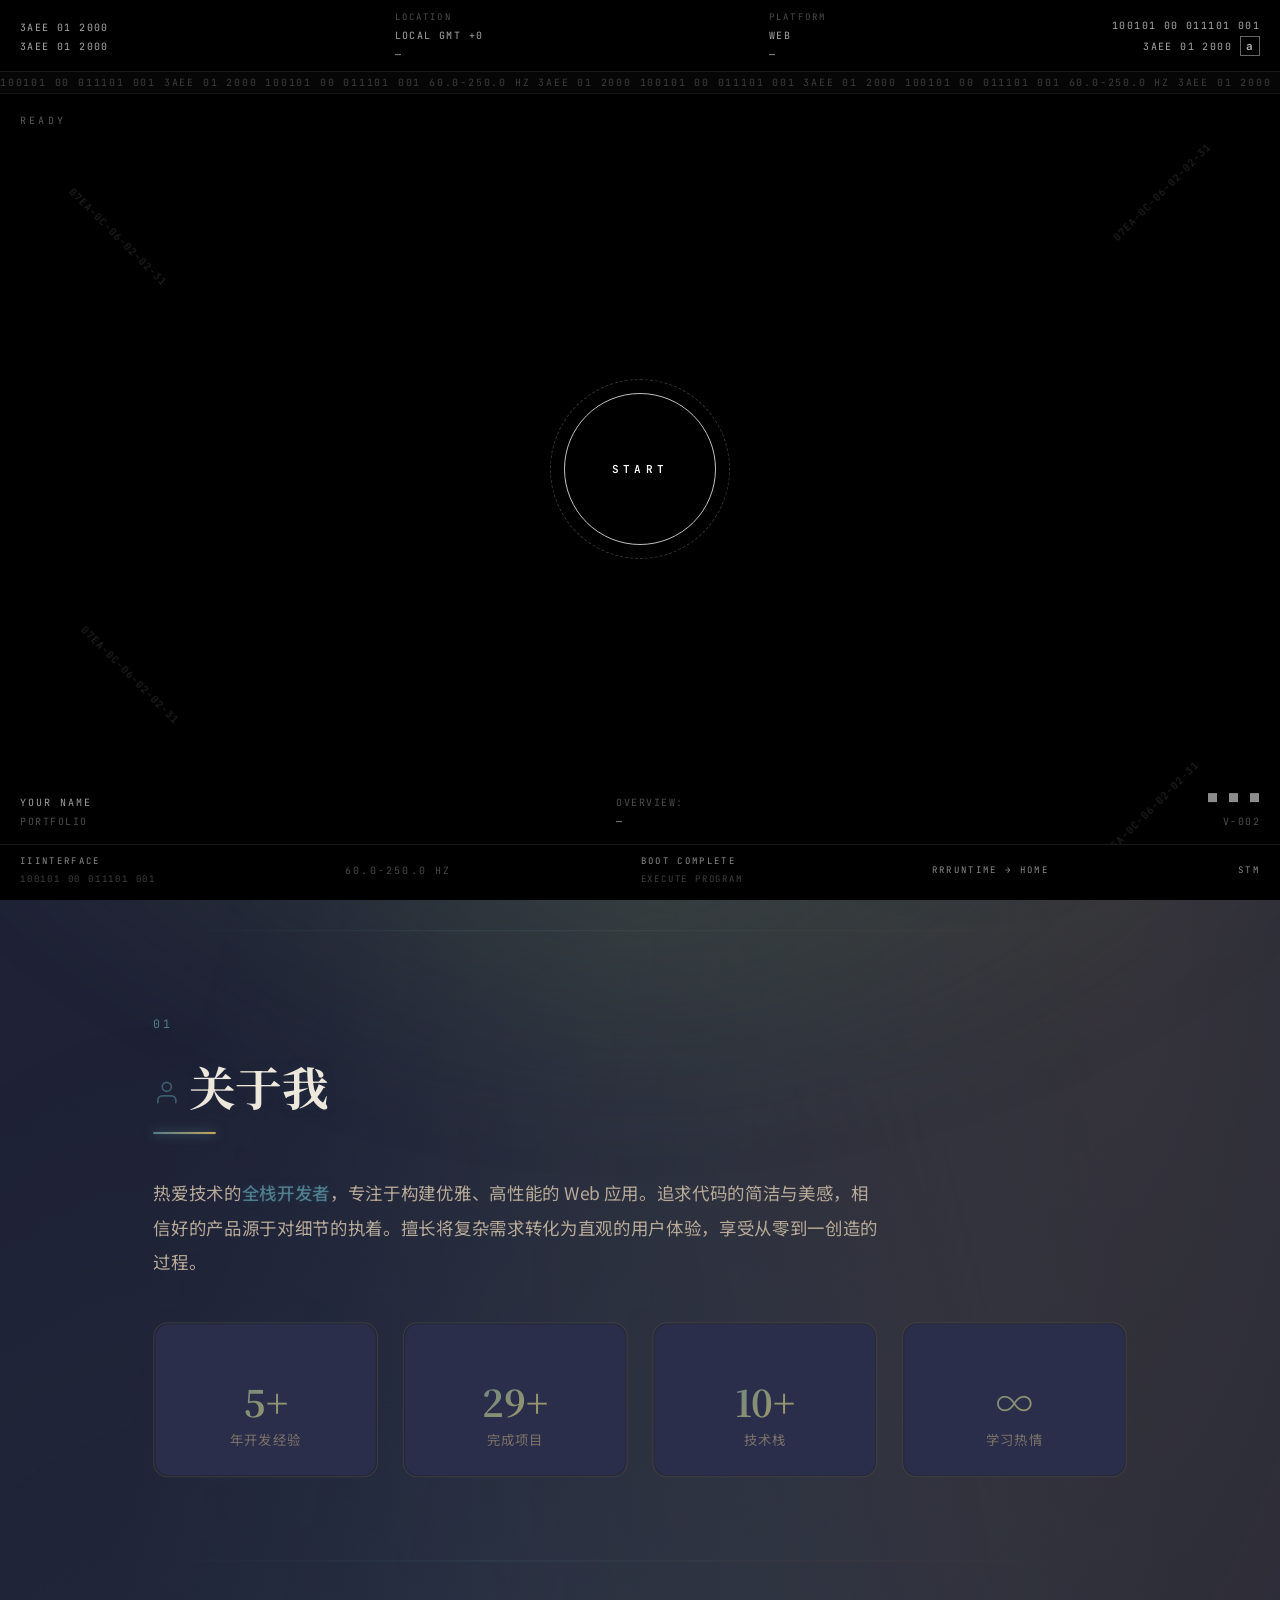
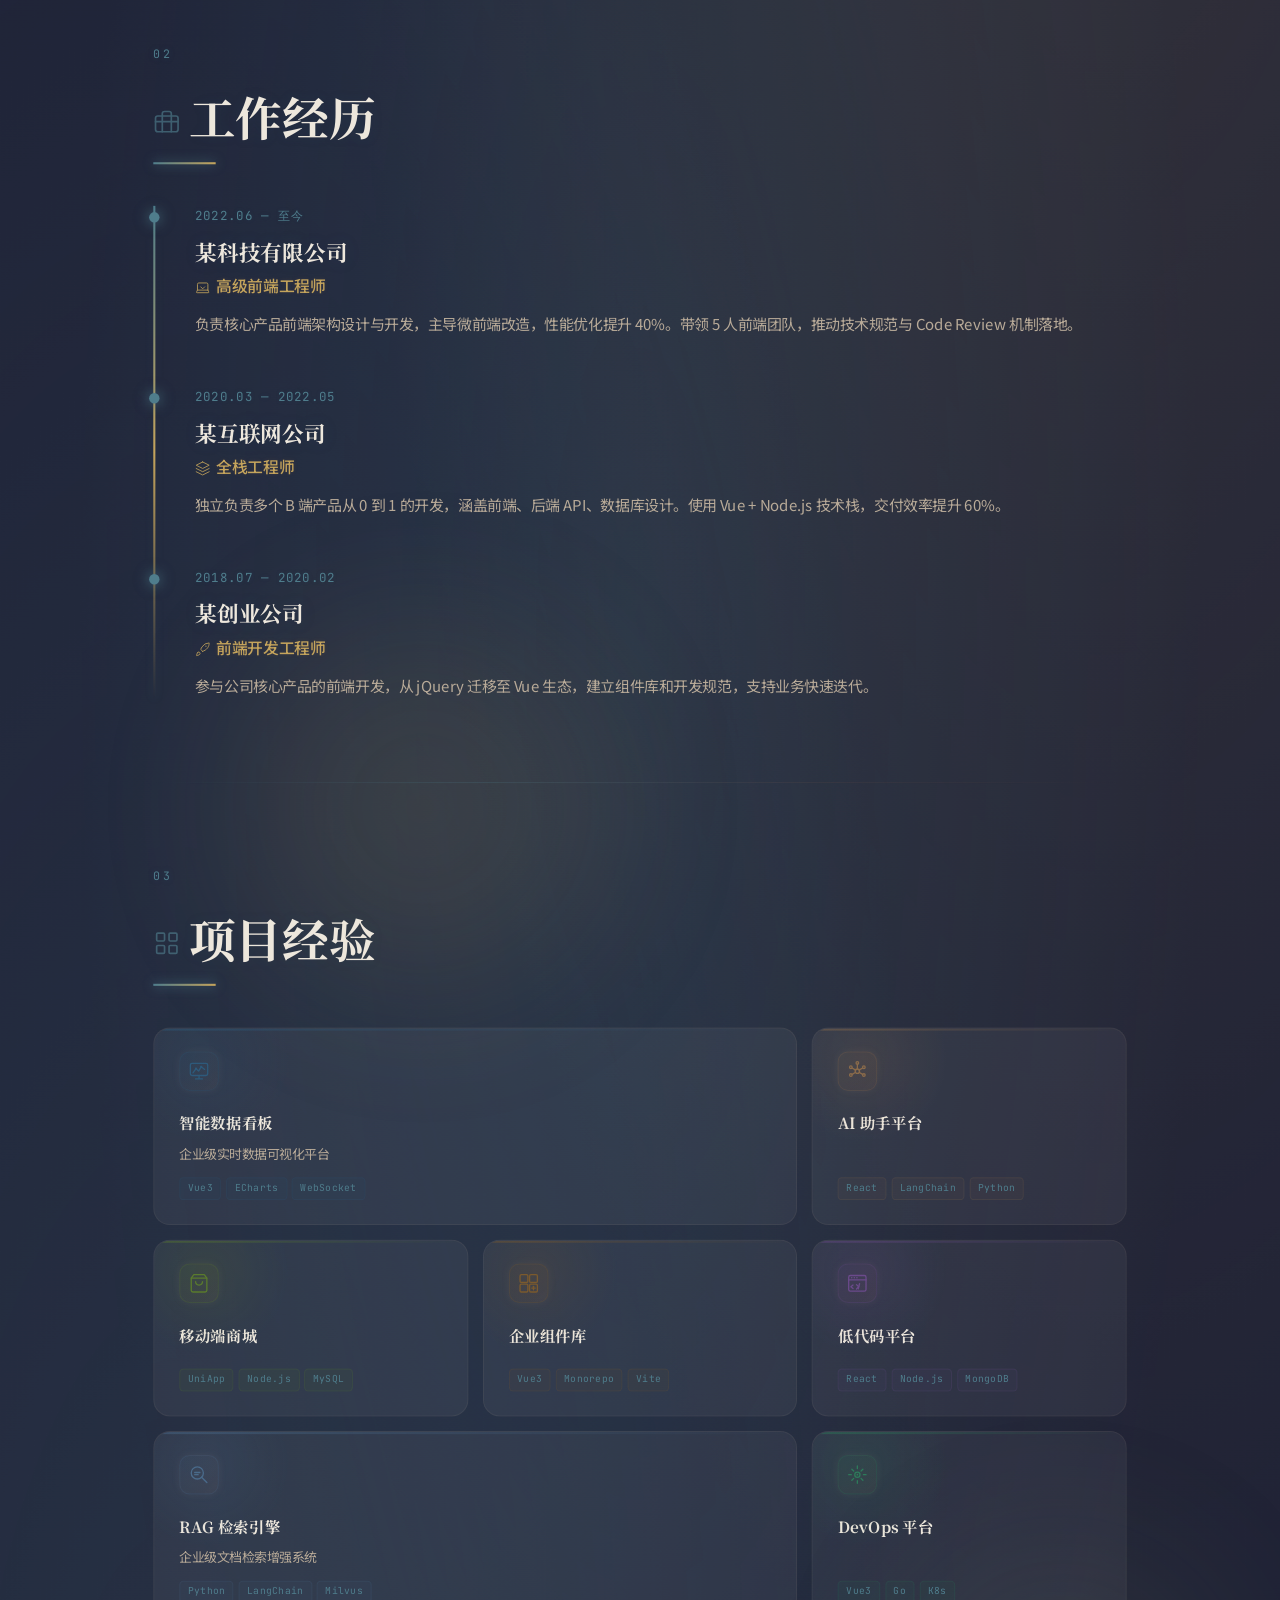
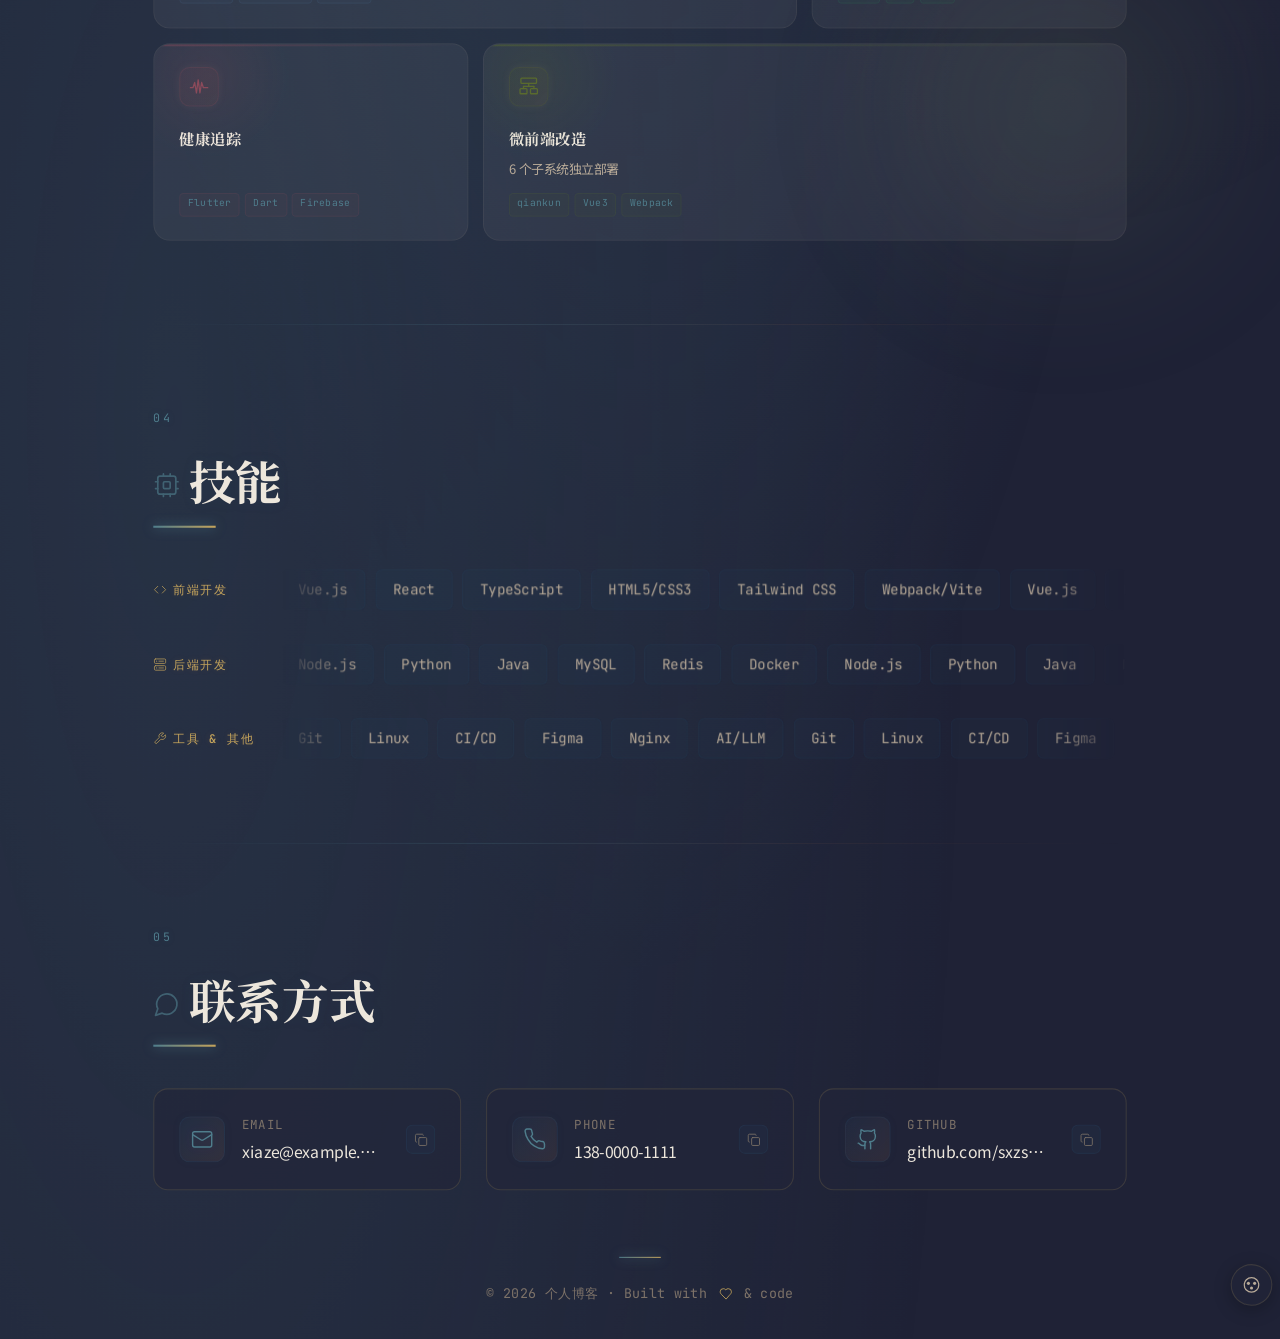
==== commit 598b78b5: "deploy: 2026-06-12 10:33:04" ====
--- a/index.html
+++ b/index.html
@@ -12,9 +12,316 @@
     <link rel="preconnect" href="https://fonts.googleapis.com" />
     <link rel="preconnect" href="https://fonts.gstatic.com" crossorigin />
     <link href="https://fonts.googleapis.com/css2?family=Noto+Serif+SC:wght@400;500;700;900&family=Noto+Sans+SC:wght@300;400;500;700&family=JetBrains+Mono:wght@400;500&family=Space+Grotesk:wght@300;400;500;700&display=swap" rel="stylesheet" />
-    <script type="module" crossorigin src="./assets/resume-CEDQvbWJ.js"></script>
-    <link rel="stylesheet" crossorigin href="./assets/resume-CiSeeki2.css">
-  </head>
+    <script type="module" crossorigin src="./assets/resume-DqVRthV7.js"></script>
+    <link rel="stylesheet" crossorigin href="./assets/resume-BLfeZvcN.css">
+  <script>const RESUME = {
+  hero: {
+    label: '// RESUME / CURRICULUM VITAE',
+    name: '个人博客',
+    titles: ['全栈工程师', '前端架构师', '技术探索者', '终身学习者'],
+    cta: [
+      { label: 'Explore', href: '#about', primary: true },
+      { label: 'Contact', href: '#contact' }
+    ]
+  },
+
+  about: {
+    text: '热爱技术的<strong>全栈开发者</strong>，专注于构建优雅、高性能的 Web 应用。追求代码的简洁与美感，相信好的产品源于对细节的执着。擅长将复杂需求转化为直观的用户体验，享受从零到一创造的过程。',
+    stats: [
+      { count: 5,  label: '年开发经验', icon: 'clock' },
+      { count: 30, label: '完成项目',   icon: 'folder' },
+      { count: 10, label: '技术栈',     icon: 'cpu' },
+      { display: '∞', label: '学习热情', icon: 'infinity' }
+    ]
+  },
+
+  skills: [
+    {
+      title: '前端开发',
+      icon: 'code',
+      items: [
+        { name: 'Vue.js',       level: 85 },
+        { name: 'React',        level: 75 },
+        { name: 'TypeScript',   level: 80 },
+        { name: 'HTML5/CSS3',   level: 90 },
+        { name: 'Tailwind CSS', level: 80 },
+        { name: 'Webpack/Vite', level: 75 }
+      ]
+    },
+    {
+      title: '后端开发',
+      icon: 'server',
+      items: [
+        { name: 'Node.js', level: 80 },
+        { name: 'Python',  level: 70 },
+        { name: 'Java',    level: 60 },
+        { name: 'MySQL',   level: 75 },
+        { name: 'Redis',   level: 65 },
+        { name: 'Docker',  level: 70 }
+      ]
+    },
+    {
+      title: '工具 & 其他',
+      icon: 'wrench',
+      items: [
+        { name: 'Git',    level: 85 },
+        { name: 'Linux',  level: 75 },
+        { name: 'CI/CD',  level: 70 },
+        { name: 'Figma',  level: 60 },
+        { name: 'Nginx',  level: 70 },
+        { name: 'AI/LLM', level: 65 }
+      ]
+    }
+  ],
+
+  experience: [
+    {
+      period:   '2022.06 — 至今',
+      company:  '某科技有限公司',
+      role:     '高级前端工程师',
+      roleIcon: 'laptop',
+      desc:     '负责核心产品前端架构设计与开发，主导微前端改造，性能优化提升 40%。带领 5 人前端团队，推动技术规范与 Code Review 机制落地。'
+    },
+    {
+      period:   '2020.03 — 2022.05',
+      company:  '某互联网公司',
+      role:     '全栈工程师',
+      roleIcon: 'layers',
+      desc:     '独立负责多个 B 端产品从 0 到 1 的开发，涵盖前端、后端 API、数据库设计。使用 Vue + Node.js 技术栈，交付效率提升 60%。'
+    },
+    {
+      period:   '2018.07 — 2020.02',
+      company:  '某创业公司',
+      role:     '前端开发工程师',
+      roleIcon: 'rocket',
+      desc:     '参与公司核心产品的前端开发，从 jQuery 迁移至 Vue 生态，建立组件库和开发规范，支持业务快速迭代。'
+    }
+  ],
+
+  projects: [
+    {
+      id: 'dashboard', icon: 'dashboard', name: '智能数据看板', desc: '企业级实时数据可视化平台',
+      tech: ['Vue3', 'ECharts', 'WebSocket'], theme: '#2d5a7b', wide: true,
+      details: {
+        bg:     '项目内部数据分散在各系统，缺乏统一可视化入口。',
+        arch:   'Vue3 + Composition API，ECharts 渲染引擎，WebSocket 实时推送，微前端集成旧系统模块。',
+        role:   '前端架构设计与核心模块开发，性能优化（首屏 1.2s → 0.6s），拖拽布局引擎实现。',
+        result: '日均 PV 10w+，决策效率提升 35%，获公司年度最佳技术项目奖。'
+      }
+    },
+    {
+      id: 'ai-assistant', icon: 'aiAssistant', name: 'AI 助手平台', desc: '基于大语言模型的智能对话平台',
+      tech: ['React', 'LangChain', 'Python'], theme: '#8b6b4a',
+      details: {
+        bg:     '内部知识分散，员工重复咨询常见问题，HR/IT 部门负担重。',
+        arch:   'React + TypeScript 前端，LangChain 编排对话链路，FAISS 向量检索，FastAPI 后端服务。',
+        role:   '全栈开发，对话流程设计，知识库 RAG 链路搭建，工作流可视化编辑器实现。',
+        result: '服务 200+ 内部员工，问题解决率 85%，HR 咨询量降低 40%。'
+      }
+    },
+    {
+      id: 'mall', icon: 'mall', name: '移动端商城', desc: '全栈开发的 B2C 商城',
+      tech: ['UniApp', 'Node.js', 'MySQL'], theme: '#5a7b2d',
+      details: {
+        bg:     '公司线下销售占比过高，需开拓线上渠道，要求快速上线 MVP 版本。',
+        arch:   'UniApp 跨端前端，Node.js + Koa 后端，MySQL 数据库，微信/支付宝支付接入。',
+        role:   '独立全栈开发，从需求分析到上线部署，0→1 全程负责。',
+        result: '3 个月上线 MVP，日活 5000+，月 GMV 破百万，获公司季度创新奖。'
+      }
+    },
+    {
+      id: 'component-lib', icon: 'componentLib', name: '企业组件库', desc: '跨业务线统一 UI 组件库',
+      tech: ['Vue3', 'Monorepo', 'Vite'], theme: '#7b5a2d',
+      details: {
+        bg:     '多条产品线 UI 风格不统一，重复造轮子严重，开发效率低。',
+        arch:   'Monorepo + pnpm workspace，Vue3 组件开发，Vite 构建，Storybook 文档站。',
+        role:   '架构设计与核心组件开发，构建优化，文档站搭建，推广到各业务线。',
+        result: '覆盖 8 条产品线，50+ 组件，开发效率提升 45%，UI 一致性评分从 60 → 92。'
+      }
+    },
+    {
+      id: 'lowcode', icon: 'lowcode', name: '低代码平台', desc: '可视化拖拽搭建 H5 营销页',
+      tech: ['React', 'Node.js', 'MongoDB'], theme: '#6b4a8b',
+      details: {
+        bg:     '营销活动频繁，每次都需前端开发配合，排期紧张，上线周期长。',
+        arch:   'React + DnD Kit 拖拽引擎，Node.js + MongoDB 后端，SSR 渲染，CDN 一键发布。',
+        role:   '拖拽引擎核心开发，组件生态设计，SSR 渲染方案，发布流程自动化。',
+        result: '运营自主上线率 80%，活动上线周期从 5 天缩短至 0.5 天，季度节省开发人力 200+ 人时。'
+      }
+    },
+    {
+      id: 'rag-engine', icon: 'ragEngine', name: 'RAG 检索引擎', desc: '企业级文档检索增强系统',
+      tech: ['Python', 'LangChain', 'Milvus'], theme: '#4a6b8b', wide: true,
+      details: {
+        bg:     '企业文档量庞大，传统关键词搜索效果差，需要语义级智能检索。',
+        arch:   'Python + LangChain，Milvus 向量数据库，BGE Embedding，多格式文档解析管线。',
+        role:   '检索链路设计，文档解析与切分算法优化，混合检索策略（向量+关键词+重排）。',
+        result: '检索准确率 92%，响应时间 < 800ms，接入 3 个业务系统，日均查询 5000+。'
+      }
+    },
+    {
+      id: 'devops', icon: 'devops', name: 'DevOps 平台', desc: '一站式研发效能平台',
+      tech: ['Vue3', 'Go', 'K8s'], theme: '#2d7b5a',
+      details: {
+        bg:     '研发工具链分散，CI/CD 流程不统一，部署效率低，故障排查慢。',
+        arch:   'Vue3 前端，Go 微服务后端，K8s 编排部署，GitLab/Jenkins API 集成。',
+        role:   '前端开发 + CI/CD 流程编排，监控大盘，告警规则引擎实现。',
+        result: '团队交付效率提升 50%，部署频率从周级 → 日级，MTTR 从 2h 降至 30min。'
+      }
+    },
+    {
+      id: 'health-app', icon: 'healthApp', name: '健康追踪', desc: '跨端健康管理应用',
+      tech: ['Flutter', 'Dart', 'Firebase'], theme: '#8b4a5a',
+      details: {
+        bg:     '个人健康管理需求日益增长，市场上缺乏简洁好用的全平台健康追踪工具。',
+        arch:   'Flutter 跨端开发，Dart 语言，Firebase 后端服务，HealthKit/Google Fit 接入。',
+        role:   '独立开发，从产品设计到上线全流程负责。',
+        result: 'App Store 4.8 评分，月活 1.2w，被健康类自媒体推荐 3 次。'
+      }
+    },
+    {
+      id: 'micro-frontend', icon: 'microFrontend', name: '微前端改造', desc: '6 个子系统独立部署',
+      tech: ['qiankun', 'Vue3', 'Webpack'], theme: '#5a6b2d', wide: true,
+      details: {
+        bg:     '单体前端应用代码量 30w+，构建慢、发布耦合，一个模块出问题全站受影响。',
+        arch:   'qiankun 微前端框架，Vue3 子应用，Webpack Module Federation 共享依赖。',
+        role:   '微前端架构设计，子应用拆分策略，基座与子应用通信机制，灰度发布方案。',
+        result: '6 个子系统独立部署，构建时间降低 70%，发布故障率降低 90%。'
+      }
+    }
+  ],
+
+  education: [
+    { school: '某大学', major: '计算机科学与技术 · 本科', year: '2014 — 2018' }
+  ],
+
+  contact: [
+    { icon: 'email',  label: 'Email',  value: 'xiaze@example.com',  copy: 'xiaze@example.com' },
+    { icon: 'phone',  label: 'Phone',  value: '138-0000-1111',       copy: '138-0000-1111' },
+    { icon: 'github', label: 'GitHub', value: 'github.com/sxzseal',  copy: 'https://github.com/sxzseal' },
+  ],
+
+  footer: '© 2026 个人博客 · Built with passion & code'
+};
+
+// Convenience lookup for main.js
+RESUME.projectDetails = {};
+RESUME.projects.forEach(p => { RESUME.projectDetails[p.id] = p.details; });
+window.RESUME = RESUME;
+
+/* ── Render functions ── */
+
+function renderHero() {
+  const label = document.querySelector('.hero-label');
+  const name  = document.querySelector('.hero-name');
+  const cta   = document.querySelector('.hero-cta');
+  if (label) label.innerHTML = `<span class="hero-label-icon">${ICONS.terminal}</span>${RESUME.hero.label}`;
+  if (name)  name.textContent = RESUME.hero.name;
+  if (cta) {
+    cta.innerHTML = RESUME.hero.cta.map(c =>
+      `<a href="${c.href}" class="btn-magnetic${c.primary ? ' btn-primary' : ''}">${c.label}</a>`
+    ).join('');
+  }
+}
+
+function renderAbout() {
+  const section = document.getElementById('about');
+  if (!section) return;
+  const statsHTML = RESUME.about.stats.map(s => `
+    <div class="stat-card">
+      <div class="stat-icon">${ICONS[s.icon] || ''}</div>
+      <div class="stat-number"${s.count != null ? ` data-count="${s.count}"` : ''}>${s.display != null ? s.display : '0'}</div>
+      <div class="stat-label">${s.label}</div>
+    </div>`).join('');
+  section.innerHTML = `
+    <div class="section-header"><span class="section-number">01</span><h2 class="section-title"><span class="section-title-icon">${ICONS.user}</span>关于我</h2></div>
+    <p class="about-text">${RESUME.about.text}</p>
+    <div class="about-stats">${statsHTML}</div>`;
+}
+
+function renderSkills() {
+  const section = document.getElementById('skills');
+  if (!section) return;
+  const rowsHTML = RESUME.skills.map((cat, i) => {
+    const tags = cat.items.map(s =>
+      `<span class="skill-tag" data-level="${s.level}">${s.name}</span>`
+    ).join('');
+    const rev = i === 1 ? ' marquee-track--reverse' : '';
+    return `
+      <div class="marquee-row">
+        <div class="marquee-label"><span class="marquee-label-icon">${ICONS[cat.icon] || ''}</span>${cat.title}</div>
+        <div class="marquee-viewport">
+          <div class="marquee-track${rev}">
+            <div class="marquee-group">${tags}</div>
+            <div class="marquee-group" aria-hidden="true">${tags}</div>
+          </div>
+        </div>
+      </div>`;
+  }).join('');
+  section.innerHTML = `
+    <div class="section-header"><span class="section-number">04</span><h2 class="section-title"><span class="section-title-icon">${ICONS.cpu}</span>技能</h2></div>
+    <div class="skills-marquee">${rowsHTML}</div>`;
+}
+
+function renderExperience() {
+  const section = document.getElementById('experience');
+  if (!section) return;
+  const timelineHTML = RESUME.experience.map(e => `
+    <div class="timeline-item">
+      <div class="timeline-period">${e.period}</div>
+      <div class="timeline-company">${e.company}</div>
+      <div class="timeline-role"><span class="role-icon">${ICONS[e.roleIcon] || ''}</span>${e.role}</div>
+      <div class="timeline-desc">${e.desc}</div>
+    </div>`).join('');
+  section.innerHTML = `
+    <div class="section-header"><span class="section-number">02</span><h2 class="section-title"><span class="section-title-icon">${ICONS.briefcase}</span>工作经历</h2></div>
+    <div class="timeline">${timelineHTML}</div>`;
+}
+
+function renderProjects() {
+  const section = document.getElementById('projects');
+  if (!section) return;
+  const cardsHTML = RESUME.projects.map(p => `
+    <div class="bento-card${p.wide ? ' bento-card--wide' : ''}" data-project="${p.id}" data-theme="${p.theme}">
+      <div class="bento-card__glow"></div>
+      <div class="project-icon">${ICONS[p.icon] || p.icon}</div>
+      <div class="project-name">${p.name}</div>
+      <div class="project-desc">${p.desc}</div>
+      <div class="project-tech">${p.tech.map(t => `<span>${t}</span>`).join('')}</div>
+    </div>`).join('');
+  section.innerHTML = `
+    <div class="section-header"><span class="section-number">03</span><h2 class="section-title"><span class="section-title-icon">${ICONS.grid}</span>项目经验</h2></div>
+    <div class="bento-grid" id="projectsBento">${cardsHTML}</div>`;
+}
+
+function renderContact() {
+  const section = document.getElementById('contact');
+  if (!section) return;
+  const gridHTML = RESUME.contact.map(c => `
+    <div class="contact-item"${c.copy ? ` data-copy="${c.copy}"` : ''}>
+      <div class="contact-icon">${ICONS[c.icon] || c.icon}</div>
+      <div><div class="contact-label">${c.label}</div><div class="contact-value">${c.value}</div></div>
+      ${c.copy ? `<button class="copy-btn" title="复制"><span class="copy-icon">${ICONS.copy}</span><span class="check-icon">${ICONS.check}</span></button>` : ''}
+    </div>`).join('');
+  section.innerHTML = `
+    <div class="section-header"><span class="section-number">05</span><h2 class="section-title"><span class="section-title-icon">${ICONS.messageCircle}</span>联系方式</h2></div>
+    <div class="contact-grid">${gridHTML}</div>`;
+}
+
+function renderFooter() {
+  const fp = document.querySelector('.footer p');
+  if (fp) fp.innerHTML = `© 2026 个人博客 · Built with <span class="footer-heart">${ICONS.heart}</span> &amp; code`;
+}
+
+renderHero();
+renderAbout();
+renderSkills();
+renderExperience();
+renderProjects();
+renderContact();
+renderFooter();
+</script>
+</head>
   <body>
     <div id="root"></div>
   </body>
--- a/assets/resume-BLfeZvcN.css
+++ b/assets/resume-BLfeZvcN.css
@@ -0,0 +1 @@
+@property --gradient-angle{syntax:"<angle>";inherits:false;initial-value:0deg}@property --aurora-hue1{syntax:"<number>";inherits:false;initial-value:280}@property --aurora-hue2{syntax:"<number>";inherits:false;initial-value:320}:root{--bg-deep:#1f2236;--bg-card:#22263ad1;--bg-card-solid:#2a2e4a;--accent-cyan:#4f7d8c;--accent-magenta:#c4a45c;--accent-violet:#7a9868;--text-primary:#ede7dc;--text-secondary:#b8aa98;--text-muted:#7d7268;--border:#4f7d8c38;--border-hover:#4f7d8c73;--glow-cyan:#4f7d8c2e;--glow-magenta:#c4a45c24;--gold:#c4a45c;--font-display:"Noto Serif SC","ZCOOL XiaoWei",serif;--font-body:"Noto Sans SC","Space Grotesk",sans-serif;--font-mono:"JetBrains Mono",monospace;--section-gap:5rem;--glass-bg:#22263aa6;--glass-border:#c4a45c2b;--glass-blur:16px;--aurora-color-1:#37606c;--aurora-color-2:#ae8c3d;--aurora-color-3:#5b784a}*,:before,:after{box-sizing:border-box;margin:0;padding:0}html{scroll-behavior:smooth;scrollbar-width:thin;scrollbar-color:var(--accent-cyan) var(--bg-deep)}::-webkit-scrollbar{width:6px}::-webkit-scrollbar-track{background:var(--bg-deep)}::-webkit-scrollbar-thumb{background:var(--accent-cyan);border-radius:3px}body{font-family:var(--font-body);background:var(--bg-deep);color:var(--text-primary);-webkit-font-smoothing:antialiased;line-height:1.7;overflow-x:hidden}body:before{content:"";pointer-events:none;z-index:9998;opacity:1;background-image:url("data:image/svg+xml,%3Csvg viewBox='0 0 512 512' xmlns='http://www.w3.org/2000/svg'%3E%3Cfilter id='n'%3E%3CfeTurbulence type='fractalNoise' baseFrequency='0.65' numOctaves='4' stitchTiles='stitch'/%3E%3CfeColorMatrix type='saturate' values='0'/%3E%3C/filter%3E%3Crect width='100%25' height='100%25' filter='url(%23n)' opacity='0.025'/%3E%3C/svg%3E");position:fixed;inset:0}.aurora{z-index:0;pointer-events:none;filter:blur(80px);opacity:.22;width:120%;height:60%;animation:15s ease-in-out infinite alternate auroraDrift;position:fixed;top:-30%;left:-10%}.aurora-band{border-radius:50%;width:100%;height:40%;position:absolute}.aurora-band:first-child{background:linear-gradient(90deg,transparent,var(--aurora-color-1),transparent);animation:8s ease-in-out infinite aw1;top:0}.aurora-band:nth-child(2){background:linear-gradient(90deg,transparent,var(--aurora-color-2),transparent);animation:10s ease-in-out infinite aw2;top:30%}.aurora-band:nth-child(3){background:linear-gradient(90deg,transparent,var(--aurora-color-3),transparent);animation:12s ease-in-out infinite aw3;top:50%}@keyframes auroraDrift{0%{transform:translate(-5%)rotate(-2deg)}to{transform:translate(5%)rotate(2deg)}}@keyframes aw1{0%,to{opacity:.6;transform:translate(-10%)scaleY(1)}50%{opacity:1;transform:translate(10%)scaleY(1.5)}}@keyframes aw2{0%,to{opacity:.5;transform:translate(5%)scaleY(1.2)}50%{opacity:.9;transform:translate(-8%)scaleY(.8)}}@keyframes aw3{0%,to{opacity:.4;transform:translate(-3%)scaleY(.8)}50%{opacity:.7;transform:translate(8%)scaleY(1.3)}}.gradient-mesh{z-index:0;pointer-events:none;background:radial-gradient(ellipse at 15% 80%,var(--glow-cyan) 0%,transparent 50%),radial-gradient(ellipse at 85% 20%,var(--glow-magenta) 0%,transparent 50%),radial-gradient(ellipse at 50% 50%,var(--glow-cyan) 0%,transparent 60%);animation:20s ease-in-out infinite alternate meshShift;position:fixed;inset:0}@keyframes meshShift{0%{--gradient-angle:0deg}50%{--gradient-angle:180deg}to{--gradient-angle:360deg}}#flow-canvas{z-index:0;pointer-events:none;opacity:.48;position:fixed;inset:0}.blob-container{z-index:0;pointer-events:none;position:fixed;inset:0;overflow:hidden}.blob{filter:blur(80px);opacity:.12;border-radius:50%;animation:25s ease-in-out infinite alternate blobMove;position:absolute}.blob:first-child{background:var(--accent-cyan);width:400px;height:400px;animation-duration:18s;top:10%;left:60%}.blob:nth-child(2){background:var(--accent-magenta);width:350px;height:350px;animation-duration:22s;animation-delay:-5s;top:50%;left:20%}.blob:nth-child(3){background:var(--accent-violet);width:300px;height:300px;animation-duration:25s;animation-delay:-10s;top:70%;left:70%}@keyframes blobMove{0%{transform:translate(0)scale(1)}33%{transform:translate(50px,-80px)scale(1.1)}66%{transform:translate(-30px,40px)scale(.9)}to{transform:translate(20px,-20px)scale(1.05)}}.content-wrapper{z-index:1;position:relative}.hero{flex-direction:column;justify-content:center;align-items:center;min-height:100vh;padding:2rem;display:flex;position:relative;overflow:hidden}.hero-content{text-align:center;z-index:2;max-width:800px;position:relative}.hero-label{font-family:var(--font-mono);letter-spacing:.4em;text-transform:uppercase;color:var(--accent-cyan);opacity:0;text-shadow:0 0 10px var(--accent-cyan),0 0 40px #2d5a7b4d;margin-bottom:2rem;font-size:.7rem;animation:.8s .3s forwards fadeUp}.hero-name{font-family:var(--font-display);color:#0000;background:linear-gradient(135deg,var(--accent-cyan),var(--accent-magenta),var(--accent-violet));opacity:0;filter:drop-shadow(0 0 30px #2d5a7b4d)drop-shadow(0 0 60px #c0785233);-webkit-background-clip:text;background-clip:text;margin-bottom:1.5rem;font-size:clamp(3rem,10vw,7rem);font-weight:900;line-height:1.1;animation:1.2s .5s forwards nameReveal}@keyframes nameReveal{0%{opacity:0;filter:blur(12px);transform:translateY(40px)scale(.9)}to{opacity:1;filter:blur();transform:translateY(0)scale(1)}}.hero-title{font-family:var(--font-body);color:var(--text-secondary);letter-spacing:.08em;opacity:0;margin-bottom:2.5rem;font-size:clamp(1rem,2.5vw,1.4rem);font-weight:300;animation:.8s .8s forwards fadeUp}.typed-text{border-right:2px solid var(--accent-cyan);text-shadow:0 0 8px #2d5a7b80;animation:1s step-end infinite cursorBlink}@keyframes cursorBlink{50%{border-color:#0000}}.hero-cta{opacity:0;justify-content:center;gap:1rem;animation:.8s 1s forwards fadeUp;display:flex}.btn-magnetic{font-family:var(--font-mono);letter-spacing:.15em;text-transform:uppercase;border:1px solid var(--accent-cyan);color:var(--accent-cyan);cursor:pointer;background:0 0;align-items:center;padding:.85rem 2.2rem;font-size:.8rem;text-decoration:none;transition:box-shadow .3s;display:inline-flex;position:relative;overflow:hidden}.btn-magnetic:before{content:"";background:linear-gradient(90deg,#0000,#2d5a7b26,#0000);width:100%;height:100%;transition:left .5s;position:absolute;top:0;left:-100%}.btn-magnetic:hover:before{left:100%}.btn-magnetic:hover{box-shadow:0 0 25px var(--glow-cyan),0 0 50px #2d5a7b1a,inset 0 0 25px #2d5a7b0d;background:#2d5a7b0d}.btn-magnetic.btn-primary{border-color:var(--accent-magenta);background:linear-gradient(135deg,#2d5a7b26,#c0785226)}.btn-magnetic.btn-primary:hover{box-shadow:0 0 30px var(--glow-cyan),0 0 60px var(--glow-magenta);background:linear-gradient(135deg,#2d5a7b40,#c0785240)}.hero-scroll{z-index:2;color:var(--text-muted);font-family:var(--font-mono);letter-spacing:.25em;text-transform:uppercase;cursor:pointer;opacity:0;flex-direction:column;align-items:center;gap:.5rem;font-size:.6rem;animation:.8s 1.2s forwards fadeUp;display:flex;position:absolute;bottom:3rem;left:50%;transform:translate(-50%)}.scroll-line{background:linear-gradient(to bottom,var(--accent-cyan),transparent);width:1px;height:40px;animation:2s ease-in-out infinite scrollPulse}@keyframes scrollPulse{0%,to{opacity:.3;transform:scaleY(.6)}50%{opacity:1;transform:scaleY(1)}}@keyframes fadeUp{to{opacity:1;transform:translateY(0)}}.section{opacity:0;max-width:1000px;margin:0 auto;padding:0 2rem;transition:opacity .8s,transform .8s;transform:translateY(40px)}.section.visible{opacity:1;transform:translateY(0)}.section-header{margin-bottom:3rem;position:relative}.section-number{font-family:var(--font-mono);letter-spacing:.25em;color:var(--accent-cyan);text-shadow:0 0 6px #2d5a7b40;margin-bottom:.75rem;font-size:.7rem;display:block}.section-title{font-family:var(--font-display);color:var(--text-primary);text-shadow:0 0 12px #2d5a7b1f;font-size:clamp(1.8rem,5vw,2.8rem);font-weight:700;display:inline-block;position:relative}.section-title:after{content:"";background:linear-gradient(to right,var(--accent-cyan),var(--accent-magenta));width:60px;height:2px;box-shadow:0 0 10px var(--accent-cyan);position:absolute;bottom:-8px;left:0}.section-divider{background:linear-gradient(to right,transparent,var(--border),#c0785214,transparent);width:100%;height:1px;margin:var(--section-gap) 0}.about-text{color:var(--text-secondary);max-width:700px;font-size:1.05rem;line-height:2}.about-text strong{color:var(--accent-cyan);text-shadow:0 0 8px #2d5a7b4d;font-weight:500}.about-stats{grid-template-columns:repeat(auto-fit,minmax(160px,1fr));gap:1.5rem;margin-top:2.5rem;display:grid}.stat-card{background:var(--glass-bg);-webkit-backdrop-filter:blur(var(--glass-blur));border:1px solid var(--glass-border);text-align:center;border-radius:14px;padding:1.5rem;transition:all .4s;position:relative;overflow:hidden}.stat-card:before{content:"";background:linear-gradient(135deg,var(--accent-cyan),var(--accent-magenta));-webkit-mask-composite:xor;opacity:0;border-radius:14px;padding:1px;transition:opacity .4s;position:absolute;inset:0;-webkit-mask-image:linear-gradient(#fff 0 0),linear-gradient(#fff 0 0);mask-image:linear-gradient(#fff 0 0),linear-gradient(#fff 0 0);-webkit-mask-position:0 0,0 0;mask-position:0 0,0 0;-webkit-mask-size:auto,auto;mask-size:auto,auto;-webkit-mask-repeat:repeat,repeat;mask-repeat:repeat,repeat;-webkit-mask-clip:content-box,border-box;mask-clip:content-box,border-box;-webkit-mask-origin:content-box,border-box;mask-origin:content-box,border-box;-webkit-mask-composite:xor;mask-composite:exclude;-webkit-mask-source-type:auto,auto;mask-mode:match-source,match-source}.stat-card:after{content:"";background:var(--bg-card-solid);z-index:0;border-radius:13px;position:absolute;inset:1px}.stat-card:hover:before{opacity:.5}.stat-card:hover{transform:translateY(-4px);box-shadow:0 8px 30px #2d5a7b1a,0 0 15px #c0785214}.stat-number,.stat-label{z-index:1;position:relative}.stat-number{font-family:var(--font-display);background:linear-gradient(135deg,var(--accent-cyan),var(--accent-magenta));color:#0000;-webkit-background-clip:text;background-clip:text;font-size:2.2rem;font-weight:700;line-height:1.2}.stat-label{color:var(--text-muted);letter-spacing:.05em;margin-top:.3rem;font-size:.8rem}.skills-grid{grid-template-columns:repeat(auto-fit,minmax(280px,1fr));gap:2rem;display:grid}.skill-category{background:var(--glass-bg);-webkit-backdrop-filter:blur(var(--glass-blur));border:1px solid var(--glass-border);border-radius:16px;padding:1.5rem;transition:all .3s}.skill-category:hover{box-shadow:0 0 30px var(--glow-cyan);border-color:#2d5a7b33}.skill-category h3{font-family:var(--font-mono);color:var(--accent-magenta);letter-spacing:.12em;text-transform:uppercase;text-shadow:0 0 6px #c0785233;margin-bottom:1.2rem;font-size:.8rem;font-weight:500}.skill-tags{flex-wrap:wrap;gap:.6rem;display:flex}.skill-tag{color:var(--text-secondary);font-size:.85rem;font-family:var(--font-mono);cursor:default;white-space:nowrap;background:#2d5a7b0f;border:1px solid #2d5a7b1f;border-radius:6px;padding:.45rem 1rem;font-weight:400;transition:color .2s,border-color .2s,background .2s}.skill-tag:hover{color:var(--accent-cyan);background:#2d5a7b14;border-color:#2d5a7b4d}.skills-marquee{flex-direction:column;gap:2rem;display:flex}.marquee-row{align-items:center;gap:1.5rem;display:flex}.marquee-label{font-family:var(--font-mono);color:var(--accent-magenta);letter-spacing:.12em;text-transform:uppercase;text-shadow:0 0 6px #c0785233;flex-shrink:0;align-items:center;gap:.35rem;width:98px;font-size:.72rem;font-weight:500;display:flex}.marquee-viewport{flex:1;overflow:hidden;-webkit-mask:linear-gradient(90deg,#0000,#000 10% 90%,#0000);mask:linear-gradient(90deg,#0000,#000 10% 90%,#0000)}.marquee-track{will-change:transform;width:max-content;display:flex}.marquee-group{flex-shrink:0;gap:.6rem;padding-right:.6rem;display:flex}@keyframes marqueeScroll{0%{transform:translate(0,0)}to{transform:translate3d(calc(-1 * var(--g-w)),0,0)}}@keyframes marqueeScrollRev{0%{transform:translate3d(calc(-1 * var(--g-w)),0,0)}to{transform:translate(0,0)}}.timeline{padding-left:2.5rem;position:relative}.timeline:before{content:"";background:linear-gradient(to bottom,var(--accent-cyan),var(--accent-magenta),transparent);width:2px;box-shadow:0 0 8px var(--glow-cyan);position:absolute;top:0;bottom:0;left:0}.timeline-item{opacity:0;margin-bottom:3rem;transition:all .6s;position:relative;transform:translate(-20px)}.timeline-item.visible{opacity:1;transform:translate(0)}.timeline-item:before{content:"";background:var(--accent-cyan);width:10px;height:10px;box-shadow:0 0 12px var(--accent-cyan),0 0 24px var(--glow-cyan);border-radius:50%;position:absolute;top:6px;left:-2.5rem;transform:translate(-4px)}.timeline-period{font-family:var(--font-mono);color:var(--accent-cyan);letter-spacing:.08em;text-shadow:0 0 4px #2d5a7b33;margin-bottom:.4rem;font-size:.75rem}.timeline-company{font-family:var(--font-display);color:var(--text-primary);text-shadow:0 0 15px #2d5a7b33;margin-bottom:.15rem;font-size:1.3rem;font-weight:700}.timeline-role{color:var(--accent-magenta);text-shadow:0 0 4px #c0785226;margin-bottom:.6rem;font-size:.95rem;font-weight:500}.timeline-desc{color:var(--text-secondary);font-size:.9rem;line-height:1.8}.project-card{-webkit-backdrop-filter:blur(var(--glass-blur));cursor:pointer;background:#f0ebe10a;border:1px solid #d4b8960f;border-radius:12px;padding:1.2rem;transition:all .4s cubic-bezier(.16,1,.3,1);position:relative;overflow:hidden}.project-card:before{content:"";background:linear-gradient(to right,var(--accent-cyan),var(--accent-magenta),var(--accent-violet));opacity:.4;width:100%;height:3px;transition:opacity .3s;position:absolute;top:0;left:0}.project-card:hover:before{opacity:1}.project-card:after{content:"";opacity:0;pointer-events:none;background:radial-gradient(circle,#2d5a7b1f 0%,#0000 70%);border-radius:50%;width:60px;height:60px;transition:all .5s;position:absolute;top:10px;left:10px}.project-card:hover:after{opacity:1;transform:scale(2.5)}.project-icon{background:#d4b89614;border:1px solid #d4b8961f;border-radius:8px;justify-content:center;align-items:center;width:36px;height:36px;margin-bottom:.6rem;font-size:1.2rem;display:inline-flex;box-shadow:0 0 8px #d4b89614}.project-name{font-family:var(--font-display);color:var(--text-primary);margin-bottom:.3rem;font-size:.95rem;font-weight:700}.project-desc{display:none}.project-tech{flex-wrap:wrap;gap:.3rem;display:flex}.project-tech span{font-family:var(--font-mono);color:var(--accent-violet);background:#b5a64214;border:1px solid #b5a6421a;border-radius:3px;padding:.15rem .45rem;font-size:.65rem}.project-detail-label{font-family:var(--font-mono);color:var(--accent-cyan);letter-spacing:.1em;text-transform:uppercase;margin-top:.6rem;margin-bottom:.3rem;font-size:.7rem}.project-detail-text{color:var(--text-secondary);font-size:.85rem;line-height:1.7}.bento-grid{grid-template-columns:repeat(3,1fr);gap:14px;margin:2rem 0;display:grid}.bento-card{-webkit-backdrop-filter:blur(14px);cursor:pointer;opacity:0;background:#ffffff0d;border:1px solid #d4b89612;border-radius:16px;flex-direction:column;gap:.5rem;min-height:170px;padding:1.4rem 1.5rem;transition:opacity .55s,transform .55s cubic-bezier(.16,1,.3,1),border-color .3s,box-shadow .3s;display:flex;position:relative;overflow:hidden;transform:translateY(24px)}.bento-card.visible{opacity:1;transform:translateY(0)}.bento-card.visible:hover{box-shadow:0 16px 48px #0000004d,0 0 28px rgba(var(--card-theme-rgb),.12);border-color:#d4b89638;transition-duration:.25s;transform:translateY(-4px)scale(1.016)}.bento-card:before{content:"";background:linear-gradient(to right,rgb(var(--card-theme-rgb)),transparent);opacity:.45;height:2px;transition:opacity .3s;position:absolute;top:0;left:0;right:0}.bento-card.visible:hover:before{opacity:1}.bento-card *{cursor:pointer}.bento-card__glow{background:radial-gradient(circle,rgba(var(--card-theme-rgb),.16) 0%,transparent 70%);pointer-events:none;border-radius:50%;width:160px;height:160px;transition:transform .35s,opacity .35s;position:absolute;top:-50px;left:-30px}.bento-card.visible:hover .bento-card__glow{opacity:1.3;transform:scale(1.5)}.bento-card--wide{grid-column:span 2;min-height:180px}.bento-card .project-icon{background:linear-gradient(135deg,rgba(var(--card-theme-rgb),.1),#c0785212);border:1px solid rgba(var(--card-theme-rgb),.2);border-radius:10px;flex-shrink:0;justify-content:center;align-items:center;width:38px;height:38px;font-size:1.1rem;display:flex}.bento-card .project-name{font-family:var(--font-display);color:var(--text-primary);margin:0;font-size:.92rem;font-weight:700}.bento-card .project-desc{color:var(--text-secondary);margin:0;font-size:.78rem;line-height:1.55;display:none}.bento-card--wide .project-desc{display:block}.bento-card .project-tech{flex-wrap:wrap;gap:.3rem;margin-top:auto;padding-top:.3rem;display:flex}.bento-card .project-tech span{font-family:var(--font-mono);background:rgba(var(--card-theme-rgb),.08);border:1px solid rgba(var(--card-theme-rgb),.15);color:var(--accent-cyan);border-radius:4px;padding:.15rem .45rem;font-size:.58rem}@media (width<=768px){.bento-grid{grid-template-columns:1fr 1fr}.bento-card--wide{grid-column:span 2}}@media (width<=480px){.bento-grid{grid-template-columns:1fr}.bento-card--wide{grid-column:span 1}}body.detail-mode{overflow:hidden}.detail-overlay{z-index:100;opacity:0;pointer-events:none;background:#00000061;transition:opacity .38s;position:fixed;inset:0}body.detail-mode .detail-overlay{opacity:1;pointer-events:auto}.detail-card-clone{z-index:101;background:var(--bg-card);-webkit-backdrop-filter:blur(32px)saturate(1.4);border-left:1px solid var(--glass-border);will-change:transform;pointer-events:none;flex-direction:column;width:min(760px,92vw);height:100vh;transition:transform .52s cubic-bezier(.16,1,.3,1);display:flex;position:fixed;top:0;right:0;transform:translate(100%)}body.detail-mode .detail-card-clone{pointer-events:auto;box-shadow:-1px 0 0 rgba(var(--drawer-theme-rgb,58,109,145),.22),-32px 0 80px #0006;transform:translate(0)}.detail-card-clone:before{content:"";background:linear-gradient(to bottom,transparent,rgba(var(--drawer-theme-rgb,58,109,145),.5) 25%,rgba(var(--drawer-theme-rgb,58,109,145),.5) 75%,transparent);opacity:0;pointer-events:none;z-index:2;width:1px;height:70%;transition:opacity .5s .28s;position:absolute;top:15%;left:0}body.detail-mode .detail-card-clone:before{opacity:1}.detail-close{z-index:10;background:var(--glass-bg);border:1px solid var(--glass-border);width:34px;height:34px;color:var(--text-muted);cursor:pointer;border-radius:7px;justify-content:center;align-items:center;font-size:.78rem;transition:color .18s,background .18s,border-color .18s;display:flex;position:absolute;top:1.3rem;right:1.3rem}.detail-close:hover{color:var(--text-primary);border-color:var(--border-hover);background:var(--bg-card)}.drawer-header{z-index:1;border-bottom:1px solid var(--glass-border);flex-shrink:0;padding:3rem 2.5rem 2rem;position:relative;overflow:hidden}.drawer-header:before{content:"";background:radial-gradient(ellipse 90% 130% at -5% -10%,rgba(var(--drawer-theme-rgb,58,109,145),.12) 0%,transparent 60%);pointer-events:none;position:absolute;inset:0}.drawer-header-content{z-index:1;position:relative}.drawer-header .project-name{font-family:var(--font-display);color:var(--text-primary);letter-spacing:-.015em;opacity:0;margin-bottom:.45rem;font-size:1.75rem;font-weight:700;animation:.42s cubic-bezier(.16,1,.3,1) .18s forwards drawerFadeUp;transform:translateY(12px)}.drawer-header .project-desc{color:var(--text-secondary);opacity:0;margin-bottom:1.1rem;font-size:.88rem;line-height:1.72;animation:.42s cubic-bezier(.16,1,.3,1) .25s forwards drawerFadeUp;display:block;transform:translateY(10px)}.drawer-header .project-tech{opacity:0;flex-wrap:wrap;gap:.38rem;animation:.42s cubic-bezier(.16,1,.3,1) .31s forwards drawerFadeUp;display:flex;transform:translateY(8px)}.drawer-header .project-tech span{font-family:var(--font-mono);background:rgba(var(--drawer-theme-rgb,58,109,145),.1);border:1px solid rgba(var(--drawer-theme-rgb,58,109,145),.22);color:rgb(var(--drawer-theme-rgb,58,109,145));letter-spacing:.03em;border-radius:4px;padding:.22rem .58rem;font-size:.66rem}@keyframes drawerFadeUp{to{opacity:1;transform:translateY(0)}}.drawer-body{scrollbar-width:thin;scrollbar-color:var(--glass-border) transparent;z-index:1;flex:1;min-height:0;padding:1.6rem 2.5rem 3rem;position:relative;overflow:hidden auto}.drawer-body::-webkit-scrollbar{width:3px}.drawer-body::-webkit-scrollbar-track{background:0 0}.drawer-body::-webkit-scrollbar-thumb{background:var(--glass-border);border-radius:2px}.detail-section{border-top:1px solid var(--glass-border);opacity:0;padding:1.5rem 0;animation:.4s cubic-bezier(.16,1,.3,1) forwards drawerFadeUp;transform:translateY(10px)}.detail-section:first-child{border-top:none;padding-top:0}.detail-section:first-child{animation-delay:.38s}.detail-section:nth-child(2){animation-delay:.46s}.detail-section:nth-child(3){animation-delay:.54s}.detail-section:nth-child(4){animation-delay:.62s}.detail-section-title{font-family:var(--font-mono);color:var(--text-muted);letter-spacing:.13em;text-transform:uppercase;align-items:center;gap:.55rem;margin-bottom:.6rem;font-size:.65rem;display:flex}.detail-section-title:before{content:"";background:rgb(var(--drawer-theme-rgb,58,109,145));opacity:.8;border-radius:50%;flex-shrink:0;width:4px;height:4px;display:inline-block}.detail-section-content{color:var(--text-secondary);font-size:.9rem;line-height:1.9}.detail-particles{z-index:99;pointer-events:none;position:fixed;inset:0}@media (width<=768px){.detail-card-clone{border-left:none;width:100vw}.drawer-header{padding:2.5rem 1.5rem 1.5rem}.drawer-body{padding:1.4rem 1.5rem 2.5rem}}.education-list{flex-direction:column;gap:1.5rem;display:flex}.edu-item{background:var(--glass-bg);-webkit-backdrop-filter:blur(var(--glass-blur));border:1px solid var(--glass-border);border-radius:14px;justify-content:space-between;align-items:center;padding:1.5rem 2rem;transition:all .3s;display:flex}.edu-item:hover{box-shadow:0 0 25px var(--glow-cyan);border-color:#2d5a7b33;transform:translate(8px)}.edu-school{font-family:var(--font-display);color:var(--text-primary);text-shadow:0 0 10px #2d5a7b33;font-size:1.1rem;font-weight:700}.edu-major{color:var(--accent-cyan);margin-top:.2rem;font-size:.9rem}.edu-year{font-family:var(--font-mono);color:var(--text-muted);font-size:.8rem}.contact-grid{grid-template-columns:repeat(auto-fit,minmax(220px,1fr));gap:1.5rem;display:grid}.contact-item{background:var(--glass-bg);-webkit-backdrop-filter:blur(var(--glass-blur));border:1px solid var(--glass-border);color:inherit;cursor:pointer;border-radius:14px;align-items:center;gap:1rem;padding:1.5rem;text-decoration:none;transition:all .3s;display:flex}.contact-icon{filter:drop-shadow(0 0 4px #2d5a7b33);background:linear-gradient(135deg,#2d5a7b1a,#c078521a);border:1px solid #2d5a7b26;border-radius:10px;flex-shrink:0;justify-content:center;align-items:center;width:44px;height:44px;font-size:1.2rem;display:flex}.contact-text{flex:1;min-width:0}.contact-label{color:var(--text-muted);letter-spacing:.08em;text-transform:uppercase;font-size:.75rem;font-family:var(--font-mono)}.contact-value{color:var(--text-primary);text-overflow:ellipsis;white-space:nowrap;margin-top:.15rem;font-size:.95rem;overflow:hidden}.copy-btn{cursor:pointer;width:28px;height:28px;color:var(--text-muted);background:#2d5a7b14;border:1px solid #2d5a7b26;border-radius:6px;flex-shrink:0;justify-content:center;align-items:center;margin-left:8px;transition:all .25s;display:inline-flex}.copy-btn:hover{color:var(--accent-cyan);border-color:var(--accent-cyan);background:#2d5a7b1f}.copy-btn.copied{color:#4ade80;background:#4ade8014;border-color:#4ade804d}.copy-icon,.check-icon{pointer-events:none;justify-content:center;align-items:center;display:flex}.copy-icon svg,.check-icon svg{width:13px;height:13px}.check-icon,.copy-btn.copied .copy-icon{display:none}.copy-btn.copied .check-icon{color:#4ade80;display:flex}.toast{background:var(--bg-card-solid);font-family:var(--font-mono);color:var(--accent-cyan);opacity:0;z-index:9999;pointer-events:none;border:1px solid #2d5a7b33;border-radius:10px;padding:.7rem 1.4rem;font-size:.8rem;transition:all .4s cubic-bezier(.16,1,.3,1);position:fixed;top:2rem;left:50%;transform:translate(-50%)translateY(-20px);box-shadow:0 8px 30px #0006,0 0 15px #2d5a7b1a}.toast.show{opacity:1;transform:translate(-50%)translateY(0)}.ripple{pointer-events:none;background:#2d5a7b40;border-radius:50%;animation:.6s ease-out forwards rippleAnim;position:absolute;transform:scale(0)}@keyframes rippleAnim{to{opacity:0;transform:scale(4)}}.stat-number[data-count]{transition:none}.footer{text-align:center;color:var(--text-muted);font-size:.8rem;font-family:var(--font-mono);padding:4rem 2rem 2rem}.footer-line{background:linear-gradient(to right,var(--accent-cyan),var(--accent-magenta));width:40px;height:1px;box-shadow:0 0 10px var(--accent-cyan);margin:0 auto 1.5rem}.footer-heart{vertical-align:middle;color:var(--accent-magenta);margin:0 .2rem;display:inline-flex;position:relative;top:-1px}.footer-heart svg{width:13px;height:13px}.section-title-icon{vertical-align:middle;width:26px;height:26px;color:var(--accent-cyan);opacity:.65;margin-right:.5rem;display:inline-flex;position:relative;top:-2px}.section-title-icon svg{width:26px;height:26px}.hero-label-icon{vertical-align:middle;opacity:.8;width:14px;height:14px;margin-right:.5rem;display:inline-flex;position:relative;top:-1px}.hero-label-icon svg{width:14px;height:14px}.bento-card .project-icon svg,.project-icon svg{width:20px;height:20px;color:rgb(var(--card-theme-rgb,58,109,145));display:block}.contact-icon svg{width:22px;height:22px;color:var(--accent-cyan)}.marquee-label-icon{opacity:.85;flex-shrink:0;width:13px;height:13px;display:inline-flex}.marquee-label-icon svg{width:13px;height:13px}.stat-icon{color:var(--accent-cyan);opacity:.7;justify-content:center;margin-bottom:.5rem;display:flex}.stat-icon svg{width:22px;height:22px}.role-icon{vertical-align:middle;width:15px;height:15px;color:var(--accent-magenta);opacity:.85;margin-right:.35rem;display:inline-flex;position:relative;top:-1px}.role-icon svg{width:15px;height:15px}.cursor-glow{background:radial-gradient(circle,var(--glow-cyan) 0%,transparent 70%);pointer-events:none;z-index:0;border-radius:50%;width:300px;height:300px;transition:opacity .3s;position:fixed;transform:translate(-50%,-50%)}@media (prefers-reduced-motion:reduce){*,:before,:after{transition-duration:.01ms!important;animation-duration:.01ms!important;animation-iteration-count:1!important}.hero-name,.hero-label,.hero-title,.hero-scroll,.hero-cta{opacity:1;filter:none;transform:none}.typed-text{border-right:none;animation:none}.section,.timeline-item{opacity:1;transform:none}.aurora,.blob,.starfield,.gradient-mesh{animation:none}#flow-canvas{display:none}.marquee-track{animation:none!important}}@media (width<=768px){:root{--section-gap:4rem}.section{padding:0 1.2rem}.about-stats{grid-template-columns:repeat(2,1fr)}.skills-grid{grid-template-columns:1fr}.marquee-card{flex:0 0 240px;min-width:240px}.marquee-label{width:60px;font-size:.6rem}.edu-item{flex-direction:column;align-items:flex-start;gap:.5rem}.contact-grid{grid-template-columns:1fr}.timeline{padding-left:2rem}.timeline-item:before{left:-2rem}#flow-canvas{opacity:.2}.aurora{opacity:.12}.blob{opacity:.08}.gradient-mesh{opacity:.6}}@media (width<=480px){.about-stats{grid-template-columns:1fr 1fr;gap:1rem}.stat-card{padding:1rem}.stat-number{font-size:1.8rem}.hero-cta{flex-direction:column;align-items:center}#three-container,#flow-canvas{display:none}}.parallax-layer,.parallax-shape,.parallax-glow{will-change:transform}.parallax-scene{pointer-events:none;z-index:1;perspective:1200px;perspective-origin:50%;position:absolute;inset:0;overflow:hidden}.parallax-layer{transform-style:preserve-3d;pointer-events:none;position:absolute;inset:0}.parallax-layer[data-depth="0.03"]{z-index:1}.parallax-layer[data-depth="0.06"]{z-index:2}.parallax-layer[data-depth="0.1"]{z-index:3}.parallax-layer[data-depth="0.15"]{z-index:4}.parallax-layer[data-depth="0.22"]{z-index:5}.parallax-shape{opacity:0;pointer-events:none;border-radius:50%;animation:1.5s ease-out forwards pxFadeIn;position:absolute}.parallax-shape:first-child{animation-delay:.1s}.parallax-shape:nth-child(2){animation-delay:.25s}.parallax-shape:nth-child(3){animation-delay:.4s}.parallax-shape:nth-child(4){animation-delay:.55s}.parallax-shape:nth-child(5){animation-delay:.7s}.parallax-shape:nth-child(6){animation-delay:.85s}.parallax-shape:nth-child(7){animation-delay:1s}.parallax-shape:nth-child(8){animation-delay:1.15s}@keyframes pxFadeIn{0%{opacity:0;transform:scale(.5)translateY(20px)}to{opacity:var(--shape-opacity,.4);transform:scale(1)translateY(0)}}.parallax-shape--ring{border:1.5px solid var(--shape-color,#3a6d914d);box-shadow:0 0 12px var(--shape-glow,#3a6d911a);background:0 0;border-radius:50%}.parallax-shape--ring-lg{border-width:1px}.parallax-shape--dot{background:var(--shape-color,#d4b89680);box-shadow:0 0 8px var(--shape-glow,#d4b8964d);border-radius:50%}.parallax-shape--orb{background:radial-gradient(circle at 30% 30%,var(--shape-color,#3a6d914d),transparent 70%);filter:blur(1px);border-radius:50%}.parallax-shape--line{background:linear-gradient(90deg,transparent,var(--shape-color,#c0785266),transparent);transform:rotate(var(--line-angle,-30deg));border-radius:0;width:var(--line-width,60px)!important;height:1.5px!important}.parallax-shape--cross{background:0 0;border-radius:0;position:relative;width:16px!important;height:16px!important}.parallax-shape--cross:before,.parallax-shape--cross:after{content:"";background:var(--shape-color,#d4b89666);position:absolute}.parallax-shape--cross:before{width:100%;height:1.5px;top:50%;left:0;transform:translateY(-50%)}.parallax-shape--cross:after{width:1.5px;height:100%;top:0;left:50%;transform:translate(-50%)}.parallax-shape--diamond{border:1px solid var(--shape-color,#b5a6424d);background:0 0;border-radius:2px;transform:rotate(45deg)}.parallax-shape--float{animation:1s ease-out forwards pxFadeIn,5s ease-in-out infinite pxFloat}.parallax-shape--float-slow{animation:1s ease-out forwards pxFadeIn,7s ease-in-out infinite pxFloat}.parallax-shape--float-fast{animation:1s ease-out forwards pxFadeIn,3s ease-in-out infinite pxFloat}@keyframes pxFloat{0%,to{transform:translateY(0)rotate(0)}25%{transform:translateY(-14px)rotate(2deg)}50%{transform:translateY(-6px)rotate(-1deg)}75%{transform:translateY(-18px)rotate(1deg)}}.parallax-shape--pulse{animation:1s ease-out forwards pxFadeIn,2.5s ease-in-out infinite pxPulse}@keyframes pxPulse{0%,to{opacity:var(--shape-opacity,.3);transform:scale(1)}50%{opacity:calc(var(--shape-opacity,.3)*1.8);transform:scale(1.15)}}.parallax-glow{background:radial-gradient(circle at center,var(--glow-cyan) 0%,var(--glow-magenta) 30%,transparent 65%);pointer-events:none;z-index:2;opacity:0;border-radius:50%;width:550px;height:550px;transition:opacity .6s;position:absolute;transform:translate(-50%,-50%)}.parallax-glow--active{opacity:1}.hero-content--parallax .hero-name{text-shadow:0 1px 2px #0000004d,0 4px 12px #3a6d911a}@media (width<=768px){.parallax-scene{display:none}.hero-content--parallax{transform:none!important}.parallax-glow{display:none}}@media (prefers-reduced-motion:reduce){.parallax-scene,.parallax-glow{display:none}.hero-content--parallax{transform:none!important}.parallax-shape{opacity:var(--shape-opacity,.3);animation:none}}#theme-toggle{z-index:9990;flex-direction:column;align-items:flex-end;gap:.5rem;display:flex;position:fixed;bottom:2rem;right:2rem}#theme-btn{background:var(--glass-bg);-webkit-backdrop-filter:blur(12px);border:1px solid var(--glass-border);width:40px;height:40px;color:var(--text-secondary);cursor:pointer;border-radius:50%;justify-content:center;align-items:center;transition:all .25s;display:flex;box-shadow:0 4px 16px #00000040}#theme-btn:hover{color:var(--gold);border-color:var(--gold);background:#d4b8961a;transform:rotate(30deg)}#theme-panel{background:var(--glass-bg);-webkit-backdrop-filter:blur(16px);border:1px solid var(--glass-border);opacity:0;pointer-events:none;border-radius:14px;min-width:140px;padding:1rem 1.2rem;transition:all .25s cubic-bezier(.16,1,.3,1);transform:translateY(8px)scale(.97);box-shadow:0 8px 32px #0000004d}#theme-panel.open{opacity:1;pointer-events:auto;transform:translateY(0)scale(1)}#theme-panel h4{font-family:var(--font-mono);color:var(--text-muted);letter-spacing:.15em;text-transform:uppercase;margin-bottom:.75rem;font-size:.65rem}.theme-group-label{font-family:var(--font-mono);color:var(--text-muted);letter-spacing:.18em;text-transform:uppercase;opacity:.7;padding:.3rem .5rem .2rem;font-size:.6rem}.theme-group-label--light{border-top:1px solid var(--glass-border);margin-top:.5rem;padding-top:.6rem}.theme-list{flex-direction:column;gap:.3rem;display:flex}.theme-item{cursor:pointer;border:1px solid #0000;border-radius:8px;align-items:center;gap:.6rem;padding:.4rem .5rem;transition:background .2s;display:flex}.theme-item:hover{background:#ffffff0a}.theme-item.active{border-color:var(--glass-border);background:#ffffff0f}.theme-swatches{flex-shrink:0;gap:3px;display:flex}.theme-swatch{border-radius:50%;width:10px;height:10px;box-shadow:inset 0 0 0 1px #0000001f}.theme-name{font-family:var(--font-mono);color:var(--text-secondary);font-size:.75rem}@media (width<=768px){#theme-toggle{bottom:1rem;right:1rem}}[data-theme-mode=light] .aurora{opacity:.14}[data-theme-mode=light] .blob{opacity:.07}[data-theme-mode=light] .gradient-mesh{opacity:.5}[data-theme-mode=light] .bento-card{background:#0000000a}[data-theme-mode=light] .project-card{background:#00000008}[data-theme-mode=light] .theme-item:hover{background:#0000000a}[data-theme-mode=light] .theme-item.active{background:#0000000f}[data-theme-mode=light] #theme-btn:hover{background:#00000012}[data-theme-mode=light] body.detail-mode .detail-card-clone{box-shadow:-1px 0 0 rgba(var(--drawer-theme-rgb,58,109,145),.15),-32px 0 80px #0000001f}.card-expander{flex-direction:column;display:flex;position:relative;overflow:hidden}.card-expander__cards{flex-direction:row;gap:12px;width:100%;display:flex}.card-expander__card{cursor:pointer;transform-origin:bottom;will-change:transform,opacity;flex:1 1 0;min-width:0;transition:opacity .35s,transform .4s cubic-bezier(.16,1,.3,1)}.card-expander--open .card-expander__card{opacity:0;pointer-events:none;transform:scale(.72)translateY(10px)}.card-expander__panel{background:var(--bg-card);-webkit-backdrop-filter:blur(24px)saturate(1.4);border:1px solid var(--glass-border);border-radius:inherit;will-change:transform;scrollbar-width:thin;scrollbar-color:var(--glass-border) transparent;pointer-events:none;transition:transform .48s cubic-bezier(.16,1,.3,1);position:absolute;inset:0;overflow-y:auto;transform:translate(100%)}.card-expander--open .card-expander__panel{pointer-events:auto;transform:translate(0)}.pe-grid .card-expander__cards{flex-wrap:wrap}.pe-grid .card-expander__card{flex:280px}.pe-grid{border-radius:16px;min-height:240px}.pe-card{-webkit-backdrop-filter:blur(14px);background:#ffffff0d;border:1px solid #d4b89612;border-radius:14px;flex-direction:column;gap:.55rem;height:100%;min-height:220px;padding:1.4rem 1.5rem;transition:border-color .28s,box-shadow .28s,transform .28s cubic-bezier(.16,1,.3,1);display:flex;position:relative;overflow:hidden}.pe-card__glow{background:radial-gradient(circle,rgba(var(--pe-rgb,58,109,145),.15) 0%,transparent 70%);pointer-events:none;opacity:.6;border-radius:50%;width:140px;height:140px;transition:opacity .3s,transform .35s;position:absolute;top:-40px;left:-20px}.pe-card:hover{box-shadow:0 12px 36px #0000003d,0 0 22px rgba(var(--pe-rgb,58,109,145),.1);border-color:#d4b89633;transform:translateY(-3px)}.pe-card:hover .pe-card__glow{opacity:1.2;transform:scale(1.5)}.pe-card:before{content:"";background:linear-gradient(to right,rgb(var(--pe-rgb,58,109,145)),transparent);opacity:.4;height:2px;transition:opacity .28s;position:absolute;top:0;left:0;right:0}.pe-card:hover:before{opacity:1}.pe-card__icon{background:linear-gradient(135deg,rgba(var(--pe-rgb,58,109,145),.1),#c0785212);border:1px solid rgba(var(--pe-rgb,58,109,145),.2);width:36px;height:36px;color:rgb(var(--pe-rgb,58,109,145));border-radius:9px;flex-shrink:0;justify-content:center;align-items:center;display:flex}.pe-card__icon svg{width:18px;height:18px}.pe-card__name{font-family:var(--font-display);color:var(--text-primary);font-size:.88rem;font-weight:700}.pe-card__desc{color:var(--text-secondary);font-size:.74rem;line-height:1.55}.pe-card__tech{flex-wrap:wrap;gap:.28rem;margin-top:auto;padding-top:.3rem;display:flex}.pe-card__tech span{font-family:var(--font-mono);background:rgba(var(--pe-rgb,58,109,145),.08);border:1px solid rgba(var(--pe-rgb,58,109,145),.16);color:var(--accent-cyan);border-radius:4px;padding:.12rem .42rem;font-size:.57rem}.pe-detail{flex-direction:column;height:100%;padding:2.2rem 2.2rem 2rem;display:flex;position:relative;overflow:hidden}.pe-detail__glow{background:radial-gradient(circle,rgba(var(--pe-rgb,58,109,145),.12) 0%,transparent 65%);pointer-events:none;z-index:0;border-radius:50%;width:260px;height:260px;position:absolute;top:-60px;left:-60px}.pe-detail__header{z-index:1;border-bottom:1px solid var(--glass-border);flex-shrink:0;padding-bottom:1.4rem;padding-right:3rem;position:relative}.pe-detail__icon{background:linear-gradient(135deg,rgba(var(--pe-rgb,58,109,145),.12),#c0785212);border:1px solid rgba(var(--pe-rgb,58,109,145),.22);width:42px;height:42px;color:rgb(var(--pe-rgb,58,109,145));border-radius:10px;justify-content:center;align-items:center;margin-bottom:.9rem;display:flex}.pe-detail__icon svg{width:22px;height:22px}.pe-detail__name{font-family:var(--font-display);color:var(--text-primary);letter-spacing:-.012em;margin-bottom:.35rem;font-size:1.45rem;font-weight:700}.pe-detail__subdesc{color:var(--text-secondary);font-size:.84rem;line-height:1.65}.pe-detail__tech{flex-wrap:wrap;gap:.32rem;margin-top:.85rem;display:flex}.pe-detail__tech span{font-family:var(--font-mono);background:rgba(var(--pe-rgb,58,109,145),.1);border:1px solid rgba(var(--pe-rgb,58,109,145),.22);color:rgb(var(--pe-rgb,58,109,145));border-radius:4px;padding:.18rem .52rem;font-size:.63rem}.pe-detail__body{z-index:1;scrollbar-width:thin;scrollbar-color:var(--glass-border) transparent;flex:1;padding-top:1.2rem;position:relative;overflow-y:auto}.pe-detail__body::-webkit-scrollbar{width:3px}.pe-detail__body::-webkit-scrollbar-thumb{background:var(--glass-border);border-radius:2px}.pe-detail__section{border-bottom:1px solid #d4b89612;padding:1rem 0}.pe-detail__section:last-child{border-bottom:none}.pe-detail__section-title{font-family:var(--font-mono);color:var(--text-muted);letter-spacing:.13em;text-transform:uppercase;align-items:center;gap:.5rem;margin-bottom:.55rem;font-size:.6rem;display:flex}.pe-detail__section-title:before{content:"";background:rgb(var(--pe-rgb,58,109,145));opacity:.85;border-radius:50%;flex-shrink:0;width:4px;height:4px;display:inline-block}.pe-detail__section-text{color:var(--text-secondary);font-size:.81rem;line-height:1.8}.card-expander__panel::-webkit-scrollbar{width:3px}.card-expander__panel::-webkit-scrollbar-track{background:0 0}.card-expander__panel::-webkit-scrollbar-thumb{background:var(--glass-border);border-radius:2px}.card-expander__close{z-index:10;background:var(--glass-bg);border:1px solid var(--glass-border);width:32px;height:32px;color:var(--text-muted);cursor:pointer;border-radius:7px;justify-content:center;align-items:center;font-size:.75rem;line-height:1;transition:color .18s,background .18s,border-color .18s;display:flex;position:absolute;top:1rem;right:1rem}.card-expander__close:hover{color:var(--text-primary);border-color:var(--border-hover);background:var(--bg-card)}body.bl-active{overflow:hidden}.bl-overlay{z-index:99995;pointer-events:none;background:#000;position:fixed;inset:0}.bl-overlay.bl-scanning{animation:.72s cubic-bezier(.16,1,.3,1) forwards bl-clip-rtl}@keyframes bl-clip-rtl{0%{clip-path:inset(0 0% 0 0)}to{clip-path:inset(0 100% 0 0)}}.bl-beam{z-index:99996;pointer-events:none;position:fixed;inset:0;overflow:hidden}.bl-beam:before{content:"";will-change:transform;background:linear-gradient(90deg,#d2e6ff 0,#ffffffeb 3px,#fff9 20px,#ffffff38 70px,#ffffff12 130px,#0000 200px);width:200px;animation:.72s cubic-bezier(.16,1,.3,1) forwards bl-beam-sweep;position:absolute;top:0;bottom:0;left:0;-webkit-mask-image:repeating-linear-gradient(0deg,#000 0 2px,#000000d1 2px 4px);mask-image:repeating-linear-gradient(0deg,#000 0 2px,#000000d1 2px 4px)}.bl-beam:after{content:"";filter:blur(18px);will-change:transform;background:linear-gradient(90deg,#0000,#b4d2ff2e 80px,#b4d2ff1a 160px,#0000 260px);width:260px;animation:.72s cubic-bezier(.16,1,.3,1) forwards bl-beam-sweep;position:absolute;top:0;bottom:0;left:-60px}@keyframes bl-beam-sweep{0%{transform:translate(100vw)}to{transform:translate(0)}}.bl-frame{z-index:99997;color:#fff;pointer-events:none;flex-direction:column;font-family:JetBrains Mono,Courier New,monospace;display:flex;position:fixed;inset:0}.bl-top{pointer-events:all;flex-shrink:0}.bl-top-bar{background:#000;border-bottom:1px solid #ffffff1a;justify-content:space-between;align-items:center;gap:16px;padding:10px 20px 8px;display:flex}.bl-top-bar,.bl-ticker-wrap{opacity:0;animation:.4s .2s forwards bl-fadein}.bl-meta-col{flex-direction:column;gap:2px;display:flex}.bl-meta-col--r{align-items:flex-end}.bl-meta-lbl{letter-spacing:.24em;color:#ffffff4d;text-transform:uppercase;font-size:9px}.bl-meta-val{letter-spacing:.14em;color:#ffffffa6;font-size:10px}.bl-top-icon{color:#ffffffb3;border:1px solid #fff6;justify-content:center;align-items:center;width:20px;height:20px;font-size:11px;font-weight:700;display:inline-flex}.bl-ticker-wrap{background:#ffffff06;border-bottom:1px solid #ffffff0f;align-items:center;height:22px;animation-delay:.15s;display:flex;overflow:hidden}.bl-ticker{white-space:nowrap;letter-spacing:.18em;color:#ffffff38;font-size:10px;animation:22s linear infinite bl-scroll;display:flex}@keyframes bl-scroll{0%{transform:translate(0)}to{transform:translate(-50%)}}.bl-inner{flex:1;position:relative;overflow:hidden}.bl-ready{letter-spacing:.32em;color:#ffffff59;text-transform:uppercase;opacity:0;font-size:10px;animation:.3s .9s forwards bl-fadein;position:absolute;top:18px;left:20px}.bl-diag{letter-spacing:.1em;color:#ffffff26;white-space:nowrap;pointer-events:none;opacity:0;font-size:10px;animation:.5s 1.1s forwards bl-fadein;position:absolute}.bl-diag--tl{transform-origin:0 0;top:12%;left:6%;transform:rotate(45deg)}.bl-diag--tr{transform-origin:100% 0;top:6%;right:6%;transform:rotate(-45deg)}.bl-diag--bl{transform-origin:0 100%;bottom:28%;left:6%;transform:rotate(45deg)}.bl-diag--br{transform-origin:100% 100%;bottom:10%;right:6%;transform:rotate(-45deg)}.bl-authorized{letter-spacing:.38em;color:#ffffffb8;text-transform:uppercase;opacity:0;font-size:13px;animation:.4s 1.5s forwards bl-fadein,5s 2.8s infinite bl-flicker;position:absolute;top:50%;left:50%;transform:translate(-50%,-50%)}.bl-cursor{vertical-align:middle;background:#ffffffb3;width:7px;height:.9em;margin-left:4px;animation:1.1s step-end infinite bl-blink;display:inline-block}.bl-screen-footer{opacity:0;justify-content:space-between;align-items:flex-end;padding:14px 20px;animation:.4s 1.9s forwards bl-fadein;display:flex;position:absolute;bottom:0;left:0;right:0}.bl-footer-col{flex-direction:column;gap:2px;display:flex}.bl-footer-col--r{align-items:flex-end}.bl-footer-title{letter-spacing:.2em;color:#ffffff9e;text-transform:uppercase;font-size:10px}.bl-footer-sub{letter-spacing:.15em;color:#ffffff4d;text-transform:uppercase;font-size:10px}.bl-blocks{letter-spacing:.1em;color:#ffffff8c;font-size:15px;animation:1.4s ease-in-out infinite bl-blocks-pulse}.bl-bottom-bar{pointer-events:all;opacity:0;background:#000;border-top:1px solid #ffffff1a;flex-shrink:0;justify-content:space-between;align-items:center;padding:9px 20px 13px;animation:.4s 1.3s forwards bl-fadein;display:flex}.bl-bot-col{flex-direction:column;gap:2px;display:flex}.bl-bot-lbl{letter-spacing:.26em;color:#ffffff8c;text-transform:uppercase;font-size:9px}.bl-bot-sub{letter-spacing:.2em;color:#ffffff40;text-transform:uppercase;font-size:9px}.bl-hz{letter-spacing:.22em;color:#ffffff47;font-size:10px}.bl-exit-btn{cursor:pointer;background:0 0;border:none;flex-direction:column;gap:2px;padding:5px 8px;transition:opacity .15s;display:flex;position:relative}.bl-exit-btn:before{content:"";border:1px solid #0000;transition:border-color .2s;position:absolute;inset:0}.bl-exit-btn:hover:before{border-color:#ffffff4d}.bl-exit-lbl{letter-spacing:.26em;color:#ffffff9e;text-transform:uppercase;text-align:left;font-family:inherit;font-size:10px;transition:color .15s}.bl-exit-sub{letter-spacing:.18em;color:#ffffff3d;text-transform:uppercase;font-size:9px}.bl-exit-btn:hover .bl-exit-lbl{color:#ffffffe6}.bl-frame.bl-exiting .bl-top{animation:.4s cubic-bezier(.4,0,1,1) forwards bl-slide-up}.bl-frame.bl-exiting .bl-bottom-bar{animation:.4s cubic-bezier(.4,0,1,1) forwards bl-slide-down}.bl-frame.bl-exiting .bl-inner{animation:.2s forwards bl-fadeout}@keyframes bl-slide-up{to{opacity:0;transform:translateY(-110%)}}@keyframes bl-slide-down{to{opacity:0;transform:translateY(110%)}}@keyframes bl-fadeout{to{opacity:0}}@keyframes bl-fadein{0%{opacity:0}to{opacity:1}}@keyframes bl-blink{0%,to{opacity:1}50%{opacity:0}}@keyframes bl-flicker{0%,91%,to{opacity:.72}92%{opacity:.25}94%{opacity:.62}96%{opacity:.18}97%{opacity:.72}}@keyframes bl-blocks-pulse{0%,to{opacity:.55}50%{opacity:.2}}.bl-center{opacity:0;justify-content:center;align-items:center;width:180px;height:180px;animation:.5s .6s forwards bl-fadein;display:flex;position:absolute;top:50%;left:50%;transform:translate(-50%,-50%)}.bl-loading-ring{border:1px solid #ffffff1f;border-top-color:#fff9;border-radius:50%;width:60px;height:60px;animation:1s linear infinite bl-spin-loading}@keyframes bl-spin-loading{to{transform:rotate(360deg)}}.bl-start-btn{cursor:pointer;pointer-events:all;background:0 0;border:none;justify-content:center;align-items:center;width:180px;height:180px;padding:0;animation:.5s cubic-bezier(.16,1,.3,1) forwards bl-fadein;display:flex;position:relative}.bl-start-outer{border:1px dashed #fff3;border-radius:50%;animation:16s linear infinite bl-spin;position:absolute;inset:0}@keyframes bl-spin{to{transform:rotate(360deg)}}.bl-start-inner{clip-path:circle(0%);background:0 0;border:1px solid #ffffffbf;border-radius:50%;transition:border-color .25s,background .25s;animation:.7s cubic-bezier(.16,1,.3,1) .1s forwards bl-circle-in;position:absolute;inset:14px}@keyframes bl-circle-in{0%{clip-path:circle(0%)}to{clip-path:circle(51%)}}.bl-start-btn:hover .bl-start-inner{background:#ffffff0d;border-color:#fff6}.bl-start-label{letter-spacing:.38em;color:#fff;text-transform:uppercase;pointer-events:none;-webkit-user-select:none;user-select:none;z-index:1;font-family:JetBrains Mono,Courier New,monospace;font-size:11px;font-weight:600;transition:opacity .2s;position:relative}.bl-start-btn:hover .bl-start-label{opacity:.5}.page-boot-wait{transform-origin:50%;will-change:transform;transform:scale(1.04)}.page-boot-enter{transform-origin:50%;animation:.72s cubic-bezier(.16,1,.3,1) page-zoom-settle}@keyframes page-zoom-settle{0%{transform:scale(1.04)}to{transform:scale(1)}}
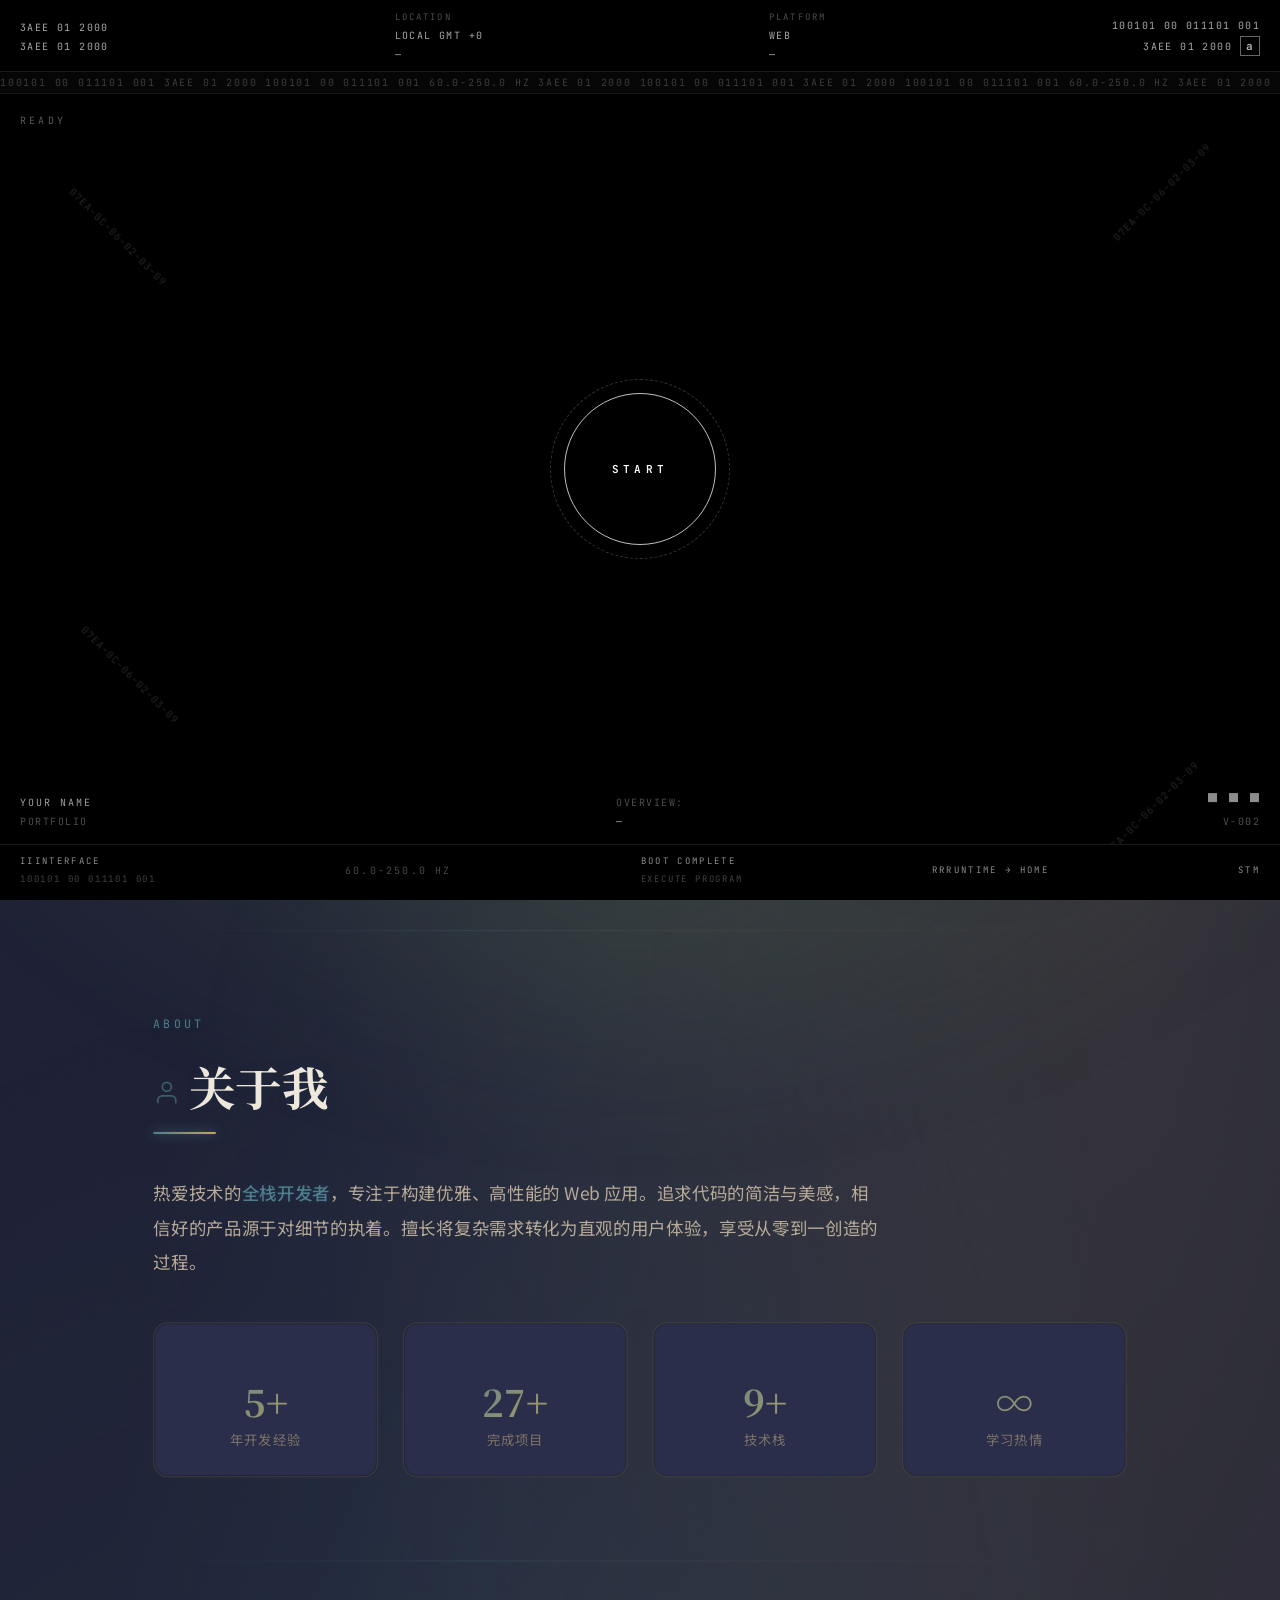
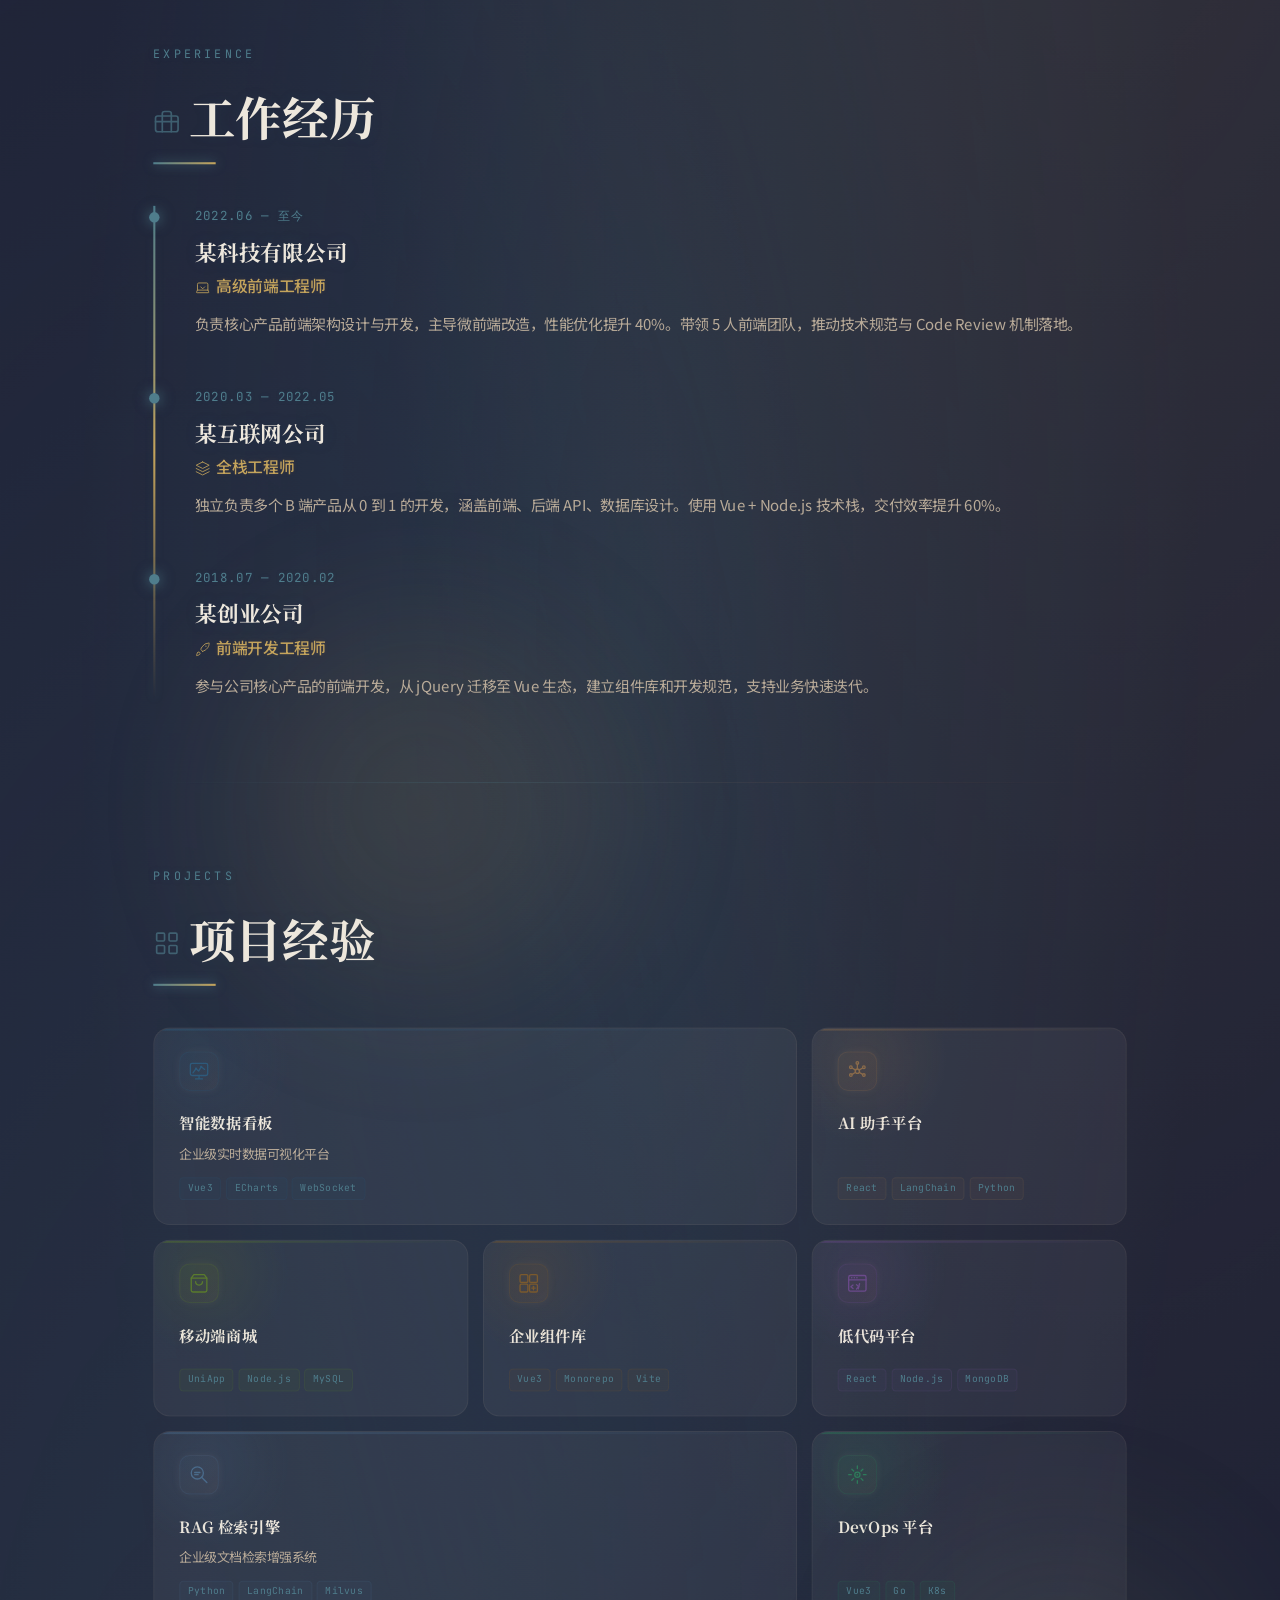
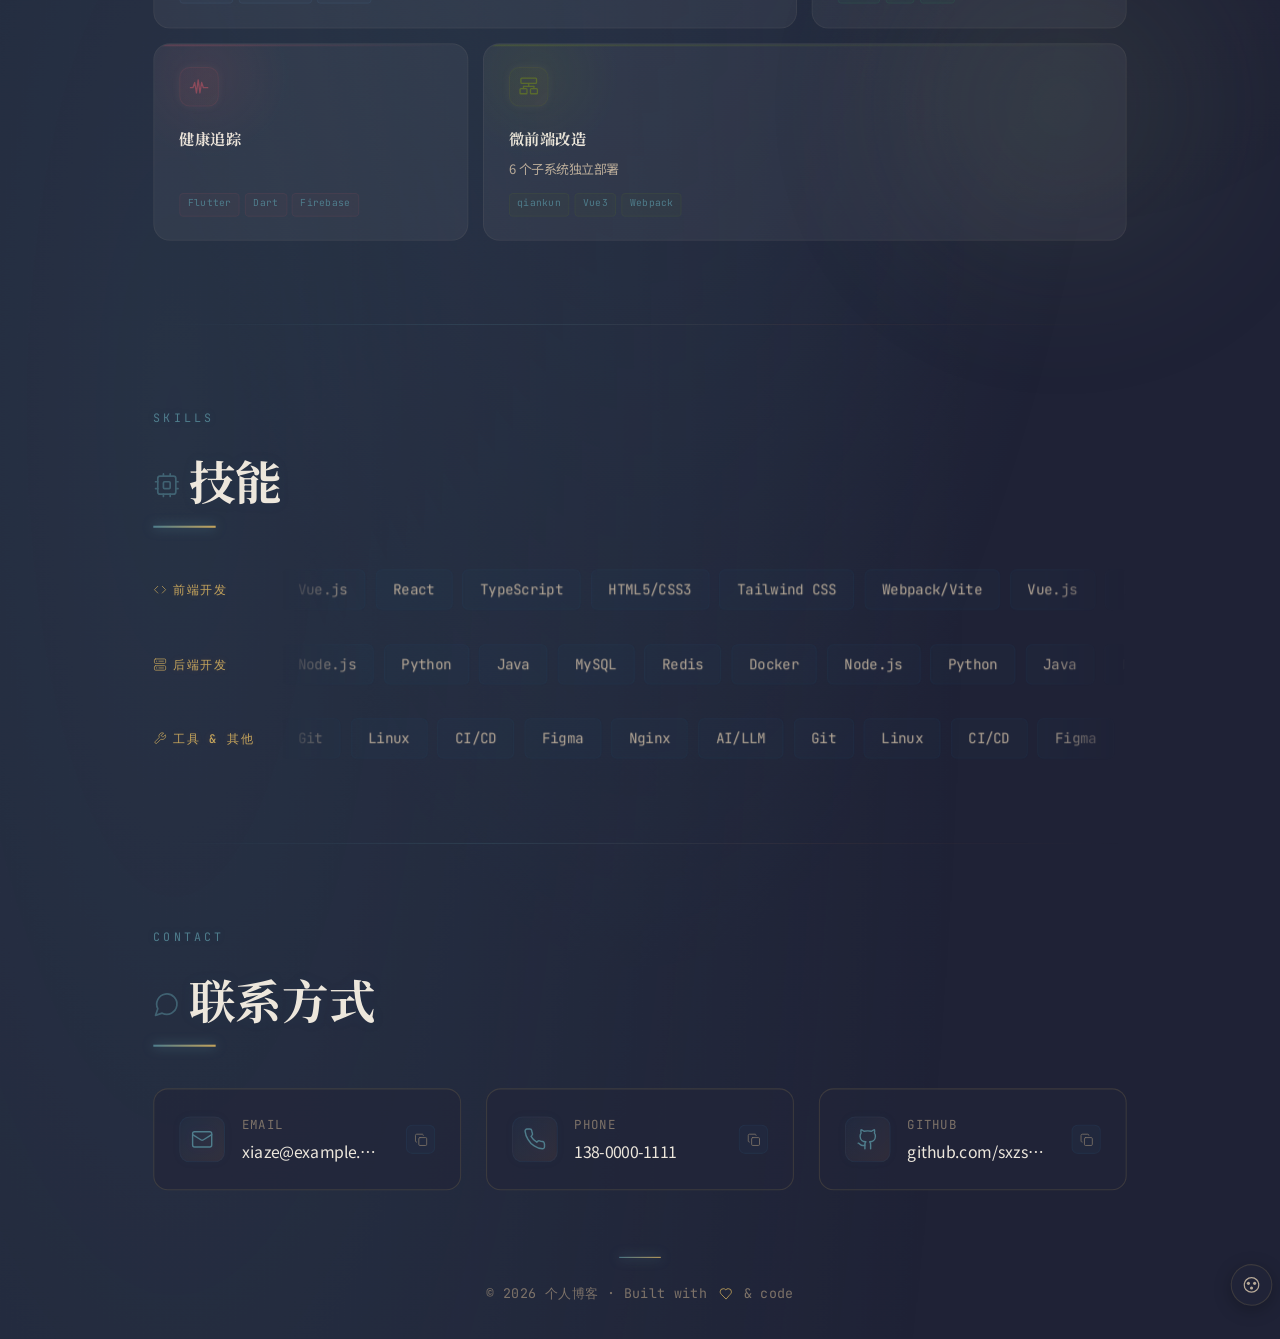
==== commit fde844a7: "deploy: 2026-06-16 18:23:50" ====
--- a/index.html
+++ b/index.html
@@ -3,6 +3,7 @@
   <head>
     <meta charset="UTF-8" />
     <meta name="viewport" content="width=device-width, initial-scale=1.0" />
+    <link rel="icon" type="image/svg+xml" href="./logo.svg" />
     <meta name="description" content="个人博客 - 个人简历 | 全栈工程师" />
     <meta property="og:title" content="个人博客 - 个人简历" />
     <meta property="og:description" content="全栈工程师，专注构建优雅高性能的Web应用" />
@@ -12,8 +13,8 @@
     <link rel="preconnect" href="https://fonts.googleapis.com" />
     <link rel="preconnect" href="https://fonts.gstatic.com" crossorigin />
     <link href="https://fonts.googleapis.com/css2?family=Noto+Serif+SC:wght@400;500;700;900&family=Noto+Sans+SC:wght@300;400;500;700&family=JetBrains+Mono:wght@400;500&family=Space+Grotesk:wght@300;400;500;700&display=swap" rel="stylesheet" />
-    <script type="module" crossorigin src="./assets/resume-DqVRthV7.js"></script>
-    <link rel="stylesheet" crossorigin href="./assets/resume-BLfeZvcN.css">
+    <script type="module" crossorigin src="./assets/resume-CGK6DavC.js"></script>
+    <link rel="stylesheet" crossorigin href="./assets/resume-CrqxlAqz.css">
   <script>const RESUME = {
   hero: {
     label: '// RESUME / CURRICULUM VITAE',
@@ -201,7 +202,59 @@
     { icon: 'github', label: 'GitHub', value: 'github.com/sxzseal',  copy: 'https://github.com/sxzseal' },
   ],
 
-  footer: '© 2026 个人博客 · Built with passion & code'
+  footer: '© 2026 个人博客 · Built with passion & code',
+
+  philosophy: {
+    statement: '我相信优秀的代码应该像好的文章一样清晰，好的产品应该像好的工具一样自然。技术的价值不在于复杂，而在于它能为人解决真实的问题。每一行代码都是一次思考，每一次交付都是一份承诺。',
+    subtitle: '以匠心致代码，以产品致用户',
+  },
+
+  highlights: {
+    items: [
+      {
+        icon: 'rocket',
+        title: '架构设计',
+        description: '主导过微前端、低代码平台、组件库等多个大型架构设计与落地',
+      },
+      {
+        icon: 'cpu',
+        title: '性能优化',
+        description: '首屏加载提升 50%+，擅长前端性能分析与体验调优',
+      },
+      {
+        icon: 'layers',
+        title: '全栈能力',
+        description: '前后端 + 数据库 + 部署，独立交付完整产品从 0 到 1',
+      },
+      {
+        icon: 'code',
+        title: '工程规范',
+        description: '推动 Code Review、CI/CD、Monorepo 等工程化实践落地',
+      },
+      {
+        icon: 'heart',
+        title: '用户体验',
+        description: '关注交互细节与动效设计，追求功能与美感的平衡',
+      },
+      {
+        icon: 'terminal',
+        title: 'AI 探索',
+        description: 'RAG 检索引擎、AI 助手平台等大模型应用场景实践',
+      },
+    ],
+  },
+
+  textPressure: {
+    title: '文字压力',
+    text: 'BUILD THE FUTURE',
+    subtitle: '移动鼠标感受文字的重量变化',
+    pressureRadius: 300,
+  },
+
+  identity: {
+    description: '我是一名热爱创造的全栈工程师，追求技术与设计的完美融合。相信代码不仅是工具，更是表达思想的方式。在每一个项目中，我都致力于找到优雅与效率的平衡点，用技术的力量为用户创造真正的价值。',
+    tags: ['全栈开发', '架构设计', '性能优化', '用户体验', '开源探索', '终身学习'],
+  },
 };
 
 // Convenience lookup for main.js
--- a/assets/resume-CrqxlAqz.css
+++ b/assets/resume-CrqxlAqz.css
@@ -0,0 +1 @@
+@import "https://fonts.googleapis.com/css2?family=Space+Grotesk:wght@100..900&display=swap";@property --gradient-angle{syntax:"<angle>";inherits:false;initial-value:0deg}@property --aurora-hue1{syntax:"<number>";inherits:false;initial-value:280}@property --aurora-hue2{syntax:"<number>";inherits:false;initial-value:320}:root{--bg-deep:#1f2236;--bg-card:#22263ad1;--bg-card-solid:#2a2e4a;--accent-cyan:#4f7d8c;--accent-magenta:#c4a45c;--accent-violet:#7a9868;--text-primary:#ede7dc;--text-secondary:#b8aa98;--text-muted:#7d7268;--border:#4f7d8c38;--border-hover:#4f7d8c73;--glow-cyan:#4f7d8c2e;--glow-magenta:#c4a45c24;--gold:#c4a45c;--font-display:"Noto Serif SC","ZCOOL XiaoWei",serif;--font-body:"Noto Sans SC","Space Grotesk",sans-serif;--font-mono:"JetBrains Mono",monospace;--section-gap:5rem;--glass-bg:#22263aa6;--glass-border:#c4a45c2b;--glass-blur:16px;--aurora-color-1:#37606c;--aurora-color-2:#ae8c3d;--aurora-color-3:#5b784a}*,:before,:after{box-sizing:border-box;margin:0;padding:0}html{scroll-behavior:smooth;scrollbar-width:thin;scrollbar-color:var(--accent-cyan) var(--bg-deep)}::-webkit-scrollbar{width:6px}::-webkit-scrollbar-track{background:var(--bg-deep)}::-webkit-scrollbar-thumb{background:var(--accent-cyan);border-radius:3px}body{font-family:var(--font-body);background:var(--bg-deep);color:var(--text-primary);-webkit-font-smoothing:antialiased;line-height:1.7;overflow-x:hidden}body:before{content:"";pointer-events:none;z-index:9998;opacity:1;background-image:url("data:image/svg+xml,%3Csvg viewBox='0 0 512 512' xmlns='http://www.w3.org/2000/svg'%3E%3Cfilter id='n'%3E%3CfeTurbulence type='fractalNoise' baseFrequency='0.65' numOctaves='4' stitchTiles='stitch'/%3E%3CfeColorMatrix type='saturate' values='0'/%3E%3C/filter%3E%3Crect width='100%25' height='100%25' filter='url(%23n)' opacity='0.025'/%3E%3C/svg%3E");position:fixed;inset:0}.aurora{z-index:0;pointer-events:none;filter:blur(80px);opacity:.22;width:120%;height:60%;animation:15s ease-in-out infinite alternate auroraDrift;position:fixed;top:-30%;left:-10%}.aurora-band{border-radius:50%;width:100%;height:40%;position:absolute}.aurora-band:first-child{background:linear-gradient(90deg,transparent,var(--aurora-color-1),transparent);animation:8s ease-in-out infinite aw1;top:0}.aurora-band:nth-child(2){background:linear-gradient(90deg,transparent,var(--aurora-color-2),transparent);animation:10s ease-in-out infinite aw2;top:30%}.aurora-band:nth-child(3){background:linear-gradient(90deg,transparent,var(--aurora-color-3),transparent);animation:12s ease-in-out infinite aw3;top:50%}@keyframes auroraDrift{0%{transform:translate(-5%)rotate(-2deg)}to{transform:translate(5%)rotate(2deg)}}@keyframes aw1{0%,to{opacity:.6;transform:translate(-10%)scaleY(1)}50%{opacity:1;transform:translate(10%)scaleY(1.5)}}@keyframes aw2{0%,to{opacity:.5;transform:translate(5%)scaleY(1.2)}50%{opacity:.9;transform:translate(-8%)scaleY(.8)}}@keyframes aw3{0%,to{opacity:.4;transform:translate(-3%)scaleY(.8)}50%{opacity:.7;transform:translate(8%)scaleY(1.3)}}.gradient-mesh{z-index:0;pointer-events:none;background:radial-gradient(ellipse at 15% 80%,var(--glow-cyan) 0%,transparent 50%),radial-gradient(ellipse at 85% 20%,var(--glow-magenta) 0%,transparent 50%),radial-gradient(ellipse at 50% 50%,var(--glow-cyan) 0%,transparent 60%);animation:20s ease-in-out infinite alternate meshShift;position:fixed;inset:0}@keyframes meshShift{0%{--gradient-angle:0deg}50%{--gradient-angle:180deg}to{--gradient-angle:360deg}}#flow-canvas{z-index:0;pointer-events:none;opacity:.48;position:fixed;inset:0}.blob-container{z-index:0;pointer-events:none;position:fixed;inset:0;overflow:hidden}.blob{filter:blur(80px);opacity:.12;border-radius:50%;animation:25s ease-in-out infinite alternate blobMove;position:absolute}.blob:first-child{background:var(--accent-cyan);width:400px;height:400px;animation-duration:18s;top:10%;left:60%}.blob:nth-child(2){background:var(--accent-magenta);width:350px;height:350px;animation-duration:22s;animation-delay:-5s;top:50%;left:20%}.blob:nth-child(3){background:var(--accent-violet);width:300px;height:300px;animation-duration:25s;animation-delay:-10s;top:70%;left:70%}@keyframes blobMove{0%{transform:translate(0)scale(1)}33%{transform:translate(50px,-80px)scale(1.1)}66%{transform:translate(-30px,40px)scale(.9)}to{transform:translate(20px,-20px)scale(1.05)}}.content-wrapper{z-index:1;position:relative}.hero{flex-direction:column;justify-content:center;align-items:center;min-height:100vh;padding:2rem;display:flex;position:relative;overflow:hidden}.hero-content{text-align:center;z-index:2;max-width:800px;position:relative}.hero-label{font-family:var(--font-mono);letter-spacing:.4em;text-transform:uppercase;color:var(--accent-cyan);opacity:0;text-shadow:0 0 10px var(--accent-cyan),0 0 40px #2d5a7b4d;margin-bottom:2rem;font-size:.7rem;animation:.8s .3s forwards fadeUp}.hero-name{font-family:var(--font-display);color:#0000;background:linear-gradient(135deg,var(--accent-cyan),var(--accent-magenta),var(--accent-violet));opacity:0;filter:drop-shadow(0 0 30px #2d5a7b4d)drop-shadow(0 0 60px #c0785233);-webkit-background-clip:text;background-clip:text;margin-bottom:1.5rem;font-size:clamp(3rem,10vw,7rem);font-weight:900;line-height:1.1;animation:1.2s .5s forwards nameReveal}@keyframes nameReveal{0%{opacity:0;filter:blur(12px);transform:translateY(40px)scale(.9)}to{opacity:1;filter:blur();transform:translateY(0)scale(1)}}.hero-title{font-family:var(--font-body);color:var(--text-secondary);letter-spacing:.08em;opacity:0;margin-bottom:2.5rem;font-size:clamp(1rem,2.5vw,1.4rem);font-weight:300;animation:.8s .8s forwards fadeUp}.typed-text{border-right:2px solid var(--accent-cyan);text-shadow:0 0 8px #2d5a7b80;animation:1s step-end infinite cursorBlink}@keyframes cursorBlink{50%{border-color:#0000}}.hero-cta{opacity:0;justify-content:center;gap:1rem;animation:.8s 1s forwards fadeUp;display:flex}.btn-magnetic{font-family:var(--font-mono);letter-spacing:.15em;text-transform:uppercase;border:1px solid var(--accent-cyan);color:var(--accent-cyan);cursor:pointer;background:0 0;align-items:center;padding:.85rem 2.2rem;font-size:.8rem;text-decoration:none;transition:box-shadow .3s;display:inline-flex;position:relative;overflow:hidden}.btn-magnetic:before{content:"";background:linear-gradient(90deg,#0000,#2d5a7b26,#0000);width:100%;height:100%;transition:left .5s;position:absolute;top:0;left:-100%}.btn-magnetic:hover:before{left:100%}.btn-magnetic:hover{box-shadow:0 0 25px var(--glow-cyan),0 0 50px #2d5a7b1a,inset 0 0 25px #2d5a7b0d;background:#2d5a7b0d}.btn-magnetic.btn-primary{border-color:var(--accent-magenta);background:linear-gradient(135deg,#2d5a7b26,#c0785226)}.btn-magnetic.btn-primary:hover{box-shadow:0 0 30px var(--glow-cyan),0 0 60px var(--glow-magenta);background:linear-gradient(135deg,#2d5a7b40,#c0785240)}.hero-scroll{z-index:2;color:var(--text-muted);font-family:var(--font-mono);letter-spacing:.25em;text-transform:uppercase;cursor:pointer;opacity:0;flex-direction:column;align-items:center;gap:.5rem;font-size:.6rem;animation:.8s 1.2s forwards fadeUp;display:flex;position:absolute;bottom:3rem;left:50%;transform:translate(-50%)}.scroll-line{background:linear-gradient(to bottom,var(--accent-cyan),transparent);width:1px;height:40px;animation:2s ease-in-out infinite scrollPulse}@keyframes scrollPulse{0%,to{opacity:.3;transform:scaleY(.6)}50%{opacity:1;transform:scaleY(1)}}@keyframes fadeUp{to{opacity:1;transform:translateY(0)}}.section{opacity:0;max-width:1000px;margin:0 auto;padding:0 2rem;transition:opacity .8s,transform .8s;transform:translateY(40px)}.section.visible{opacity:1;transform:translateY(0)}.section-header{margin-bottom:3rem;position:relative}.section-number{font-family:var(--font-mono);letter-spacing:.25em;color:var(--accent-cyan);text-shadow:0 0 6px #2d5a7b40;margin-bottom:.75rem;font-size:.7rem;display:block}.section-title{font-family:var(--font-display);color:var(--text-primary);text-shadow:0 0 12px #2d5a7b1f;font-size:clamp(1.8rem,5vw,2.8rem);font-weight:700;display:inline-block;position:relative}.section-title:after{content:"";background:linear-gradient(to right,var(--accent-cyan),var(--accent-magenta));width:60px;height:2px;box-shadow:0 0 10px var(--accent-cyan);position:absolute;bottom:-8px;left:0}.section-divider{background:linear-gradient(to right,transparent,var(--border),#c0785214,transparent);width:100%;height:1px;margin:var(--section-gap) 0}.about-text{color:var(--text-secondary);max-width:700px;font-size:1.05rem;line-height:2}.about-text strong{color:var(--accent-cyan);text-shadow:0 0 8px #2d5a7b4d;font-weight:500}.about-stats{grid-template-columns:repeat(auto-fit,minmax(160px,1fr));gap:1.5rem;margin-top:2.5rem;display:grid}.stat-card{background:var(--glass-bg);-webkit-backdrop-filter:blur(var(--glass-blur));border:1px solid var(--glass-border);text-align:center;border-radius:14px;padding:1.5rem;transition:all .4s;position:relative;overflow:hidden}.stat-card:before{content:"";background:linear-gradient(135deg,var(--accent-cyan),var(--accent-magenta));-webkit-mask-composite:xor;opacity:0;border-radius:14px;padding:1px;transition:opacity .4s;position:absolute;inset:0;-webkit-mask-image:linear-gradient(#fff 0 0),linear-gradient(#fff 0 0);mask-image:linear-gradient(#fff 0 0),linear-gradient(#fff 0 0);-webkit-mask-position:0 0,0 0;mask-position:0 0,0 0;-webkit-mask-size:auto,auto;mask-size:auto,auto;-webkit-mask-repeat:repeat,repeat;mask-repeat:repeat,repeat;-webkit-mask-clip:content-box,border-box;mask-clip:content-box,border-box;-webkit-mask-origin:content-box,border-box;mask-origin:content-box,border-box;-webkit-mask-composite:xor;mask-composite:exclude;-webkit-mask-source-type:auto,auto;mask-mode:match-source,match-source}.stat-card:after{content:"";background:var(--bg-card-solid);z-index:0;border-radius:13px;position:absolute;inset:1px}.stat-card:hover:before{opacity:.5}.stat-card:hover{transform:translateY(-4px);box-shadow:0 8px 30px #2d5a7b1a,0 0 15px #c0785214}.stat-number,.stat-label{z-index:1;position:relative}.stat-number{font-family:var(--font-display);background:linear-gradient(135deg,var(--accent-cyan),var(--accent-magenta));color:#0000;-webkit-background-clip:text;background-clip:text;font-size:2.2rem;font-weight:700;line-height:1.2}.stat-label{color:var(--text-muted);letter-spacing:.05em;margin-top:.3rem;font-size:.8rem}.skills-grid{grid-template-columns:repeat(auto-fit,minmax(280px,1fr));gap:2rem;display:grid}.skill-category{background:var(--glass-bg);-webkit-backdrop-filter:blur(var(--glass-blur));border:1px solid var(--glass-border);border-radius:16px;padding:1.5rem;transition:all .3s}.skill-category:hover{box-shadow:0 0 30px var(--glow-cyan);border-color:#2d5a7b33}.skill-category h3{font-family:var(--font-mono);color:var(--accent-magenta);letter-spacing:.12em;text-transform:uppercase;text-shadow:0 0 6px #c0785233;margin-bottom:1.2rem;font-size:.8rem;font-weight:500}.skill-tags{flex-wrap:wrap;gap:.6rem;display:flex}.skill-tag{color:var(--text-secondary);font-size:.85rem;font-family:var(--font-mono);cursor:default;white-space:nowrap;background:#2d5a7b0f;border:1px solid #2d5a7b1f;border-radius:6px;padding:.45rem 1rem;font-weight:400;transition:color .2s,border-color .2s,background .2s}.skill-tag:hover{color:var(--accent-cyan);background:#2d5a7b14;border-color:#2d5a7b4d}.skills-marquee{flex-direction:column;gap:2rem;display:flex}.marquee-row{align-items:center;gap:1.5rem;display:flex}.marquee-label{font-family:var(--font-mono);color:var(--accent-magenta);letter-spacing:.12em;text-transform:uppercase;text-shadow:0 0 6px #c0785233;flex-shrink:0;align-items:center;gap:.35rem;width:98px;font-size:.72rem;font-weight:500;display:flex}.marquee-viewport{flex:1;overflow:hidden;-webkit-mask:linear-gradient(90deg,#0000,#000 10% 90%,#0000);mask:linear-gradient(90deg,#0000,#000 10% 90%,#0000)}.marquee-track{will-change:transform;width:max-content;display:flex}.marquee-group{flex-shrink:0;gap:.6rem;padding-right:.6rem;display:flex}@keyframes marqueeScroll{0%{transform:translate(0,0)}to{transform:translate3d(calc(-1 * var(--g-w)),0,0)}}@keyframes marqueeScrollRev{0%{transform:translate3d(calc(-1 * var(--g-w)),0,0)}to{transform:translate(0,0)}}.timeline{padding-left:2.5rem;position:relative}.timeline:before{content:"";background:linear-gradient(to bottom,var(--accent-cyan),var(--accent-magenta),transparent);width:2px;box-shadow:0 0 8px var(--glow-cyan);position:absolute;top:0;bottom:0;left:0}.timeline-item{opacity:0;margin-bottom:3rem;transition:all .6s;position:relative;transform:translate(-20px)}.timeline-item.visible{opacity:1;transform:translate(0)}.timeline-item:before{content:"";background:var(--accent-cyan);width:10px;height:10px;box-shadow:0 0 12px var(--accent-cyan),0 0 24px var(--glow-cyan);border-radius:50%;position:absolute;top:6px;left:-2.5rem;transform:translate(-4px)}.timeline-period{font-family:var(--font-mono);color:var(--accent-cyan);letter-spacing:.08em;text-shadow:0 0 4px #2d5a7b33;margin-bottom:.4rem;font-size:.75rem}.timeline-company{font-family:var(--font-display);color:var(--text-primary);text-shadow:0 0 15px #2d5a7b33;margin-bottom:.15rem;font-size:1.3rem;font-weight:700}.timeline-role{color:var(--accent-magenta);text-shadow:0 0 4px #c0785226;margin-bottom:.6rem;font-size:.95rem;font-weight:500}.timeline-desc{color:var(--text-secondary);font-size:.9rem;line-height:1.8}.project-card{-webkit-backdrop-filter:blur(var(--glass-blur));cursor:pointer;background:#f0ebe10a;border:1px solid #d4b8960f;border-radius:12px;padding:1.2rem;transition:all .4s cubic-bezier(.16,1,.3,1);position:relative;overflow:hidden}.project-card:before{content:"";background:linear-gradient(to right,var(--accent-cyan),var(--accent-magenta),var(--accent-violet));opacity:.4;width:100%;height:3px;transition:opacity .3s;position:absolute;top:0;left:0}.project-card:hover:before{opacity:1}.project-card:after{content:"";opacity:0;pointer-events:none;background:radial-gradient(circle,#2d5a7b1f 0%,#0000 70%);border-radius:50%;width:60px;height:60px;transition:all .5s;position:absolute;top:10px;left:10px}.project-card:hover:after{opacity:1;transform:scale(2.5)}.project-icon{background:#d4b89614;border:1px solid #d4b8961f;border-radius:8px;justify-content:center;align-items:center;width:36px;height:36px;margin-bottom:.6rem;font-size:1.2rem;display:inline-flex;box-shadow:0 0 8px #d4b89614}.project-name{font-family:var(--font-display);color:var(--text-primary);margin-bottom:.3rem;font-size:.95rem;font-weight:700}.project-desc{display:none}.project-tech{flex-wrap:wrap;gap:.3rem;display:flex}.project-tech span{font-family:var(--font-mono);color:var(--accent-violet);background:#b5a64214;border:1px solid #b5a6421a;border-radius:3px;padding:.15rem .45rem;font-size:.65rem}.project-detail-label{font-family:var(--font-mono);color:var(--accent-cyan);letter-spacing:.1em;text-transform:uppercase;margin-top:.6rem;margin-bottom:.3rem;font-size:.7rem}.project-detail-text{color:var(--text-secondary);font-size:.85rem;line-height:1.7}.bento-grid{grid-template-columns:repeat(3,1fr);gap:14px;margin:2rem 0;display:grid}.bento-card{-webkit-backdrop-filter:blur(14px);cursor:pointer;opacity:0;background:#ffffff0d;border:1px solid #d4b89612;border-radius:16px;flex-direction:column;gap:.5rem;min-height:170px;padding:1.4rem 1.5rem;transition:opacity .55s,transform .55s cubic-bezier(.16,1,.3,1),border-color .3s,box-shadow .3s;display:flex;position:relative;overflow:hidden;transform:translateY(24px)}.bento-card.visible{opacity:1;transform:translateY(0)}.bento-card.visible:hover{box-shadow:0 16px 48px #0000004d,0 0 28px rgba(var(--card-theme-rgb),.12);border-color:#d4b89638;transition-duration:.25s;transform:translateY(-4px)scale(1.016)}.bento-card:before{content:"";background:linear-gradient(to right,rgb(var(--card-theme-rgb)),transparent);opacity:.45;height:2px;transition:opacity .3s;position:absolute;top:0;left:0;right:0}.bento-card.visible:hover:before{opacity:1}.bento-card *{cursor:pointer}.bento-card__glow{background:radial-gradient(circle,rgba(var(--card-theme-rgb),.16) 0%,transparent 70%);pointer-events:none;border-radius:50%;width:160px;height:160px;transition:transform .35s,opacity .35s;position:absolute;top:-50px;left:-30px}.bento-card.visible:hover .bento-card__glow{opacity:1.3;transform:scale(1.5)}.bento-card--wide{grid-column:span 2;min-height:180px}.bento-card .project-icon{background:linear-gradient(135deg,rgba(var(--card-theme-rgb),.1),#c0785212);border:1px solid rgba(var(--card-theme-rgb),.2);border-radius:10px;flex-shrink:0;justify-content:center;align-items:center;width:38px;height:38px;font-size:1.1rem;display:flex}.bento-card .project-name{font-family:var(--font-display);color:var(--text-primary);margin:0;font-size:.92rem;font-weight:700}.bento-card .project-desc{color:var(--text-secondary);margin:0;font-size:.78rem;line-height:1.55;display:none}.bento-card--wide .project-desc{display:block}.bento-card .project-tech{flex-wrap:wrap;gap:.3rem;margin-top:auto;padding-top:.3rem;display:flex}.bento-card .project-tech span{font-family:var(--font-mono);background:rgba(var(--card-theme-rgb),.08);border:1px solid rgba(var(--card-theme-rgb),.15);color:var(--accent-cyan);border-radius:4px;padding:.15rem .45rem;font-size:.58rem}@media (width<=768px){.bento-grid{grid-template-columns:1fr 1fr}.bento-card--wide{grid-column:span 2}}@media (width<=480px){.bento-grid{grid-template-columns:1fr}.bento-card--wide{grid-column:span 1}}body.detail-mode{overflow:hidden}.detail-overlay{z-index:100;opacity:0;pointer-events:none;background:#00000061;transition:opacity .38s;position:fixed;inset:0}body.detail-mode .detail-overlay{opacity:1;pointer-events:auto}.detail-card-clone{z-index:101;background:var(--bg-card);-webkit-backdrop-filter:blur(32px)saturate(1.4);border-left:1px solid var(--glass-border);will-change:transform;pointer-events:none;flex-direction:column;width:min(760px,92vw);height:100vh;transition:transform .52s cubic-bezier(.16,1,.3,1);display:flex;position:fixed;top:0;right:0;transform:translate(100%)}body.detail-mode .detail-card-clone{pointer-events:auto;box-shadow:-1px 0 0 rgba(var(--drawer-theme-rgb,58,109,145),.22),-32px 0 80px #0006;transform:translate(0)}.detail-card-clone:before{content:"";background:linear-gradient(to bottom,transparent,rgba(var(--drawer-theme-rgb,58,109,145),.5) 25%,rgba(var(--drawer-theme-rgb,58,109,145),.5) 75%,transparent);opacity:0;pointer-events:none;z-index:2;width:1px;height:70%;transition:opacity .5s .28s;position:absolute;top:15%;left:0}body.detail-mode .detail-card-clone:before{opacity:1}.detail-close{z-index:10;background:var(--glass-bg);border:1px solid var(--glass-border);width:34px;height:34px;color:var(--text-muted);cursor:pointer;border-radius:7px;justify-content:center;align-items:center;font-size:.78rem;transition:color .18s,background .18s,border-color .18s;display:flex;position:absolute;top:1.3rem;right:1.3rem}.detail-close:hover{color:var(--text-primary);border-color:var(--border-hover);background:var(--bg-card)}.drawer-header{z-index:1;border-bottom:1px solid var(--glass-border);flex-shrink:0;padding:3rem 2.5rem 2rem;position:relative;overflow:hidden}.drawer-header:before{content:"";background:radial-gradient(ellipse 90% 130% at -5% -10%,rgba(var(--drawer-theme-rgb,58,109,145),.12) 0%,transparent 60%);pointer-events:none;position:absolute;inset:0}.drawer-header-content{z-index:1;position:relative}.drawer-header .project-name{font-family:var(--font-display);color:var(--text-primary);letter-spacing:-.015em;opacity:0;margin-bottom:.45rem;font-size:1.75rem;font-weight:700;animation:.42s cubic-bezier(.16,1,.3,1) .18s forwards drawerFadeUp;transform:translateY(12px)}.drawer-header .project-desc{color:var(--text-secondary);opacity:0;margin-bottom:1.1rem;font-size:.88rem;line-height:1.72;animation:.42s cubic-bezier(.16,1,.3,1) .25s forwards drawerFadeUp;display:block;transform:translateY(10px)}.drawer-header .project-tech{opacity:0;flex-wrap:wrap;gap:.38rem;animation:.42s cubic-bezier(.16,1,.3,1) .31s forwards drawerFadeUp;display:flex;transform:translateY(8px)}.drawer-header .project-tech span{font-family:var(--font-mono);background:rgba(var(--drawer-theme-rgb,58,109,145),.1);border:1px solid rgba(var(--drawer-theme-rgb,58,109,145),.22);color:rgb(var(--drawer-theme-rgb,58,109,145));letter-spacing:.03em;border-radius:4px;padding:.22rem .58rem;font-size:.66rem}@keyframes drawerFadeUp{to{opacity:1;transform:translateY(0)}}.drawer-body{scrollbar-width:thin;scrollbar-color:var(--glass-border) transparent;z-index:1;flex:1;min-height:0;padding:1.6rem 2.5rem 3rem;position:relative;overflow:hidden auto}.drawer-body::-webkit-scrollbar{width:3px}.drawer-body::-webkit-scrollbar-track{background:0 0}.drawer-body::-webkit-scrollbar-thumb{background:var(--glass-border);border-radius:2px}.detail-section{border-top:1px solid var(--glass-border);opacity:0;padding:1.5rem 0;animation:.4s cubic-bezier(.16,1,.3,1) forwards drawerFadeUp;transform:translateY(10px)}.detail-section:first-child{border-top:none;padding-top:0}.detail-section:first-child{animation-delay:.38s}.detail-section:nth-child(2){animation-delay:.46s}.detail-section:nth-child(3){animation-delay:.54s}.detail-section:nth-child(4){animation-delay:.62s}.detail-section-title{font-family:var(--font-mono);color:var(--text-muted);letter-spacing:.13em;text-transform:uppercase;align-items:center;gap:.55rem;margin-bottom:.6rem;font-size:.65rem;display:flex}.detail-section-title:before{content:"";background:rgb(var(--drawer-theme-rgb,58,109,145));opacity:.8;border-radius:50%;flex-shrink:0;width:4px;height:4px;display:inline-block}.detail-section-content{color:var(--text-secondary);font-size:.9rem;line-height:1.9}.detail-particles{z-index:99;pointer-events:none;position:fixed;inset:0}@media (width<=768px){.detail-card-clone{border-left:none;width:100vw}.drawer-header{padding:2.5rem 1.5rem 1.5rem}.drawer-body{padding:1.4rem 1.5rem 2.5rem}}.education-list{flex-direction:column;gap:1.5rem;display:flex}.edu-item{background:var(--glass-bg);-webkit-backdrop-filter:blur(var(--glass-blur));border:1px solid var(--glass-border);border-radius:14px;justify-content:space-between;align-items:center;padding:1.5rem 2rem;transition:all .3s;display:flex}.edu-item:hover{box-shadow:0 0 25px var(--glow-cyan);border-color:#2d5a7b33;transform:translate(8px)}.edu-school{font-family:var(--font-display);color:var(--text-primary);text-shadow:0 0 10px #2d5a7b33;font-size:1.1rem;font-weight:700}.edu-major{color:var(--accent-cyan);margin-top:.2rem;font-size:.9rem}.edu-year{font-family:var(--font-mono);color:var(--text-muted);font-size:.8rem}.contact-grid{grid-template-columns:repeat(auto-fit,minmax(220px,1fr));gap:1.5rem;display:grid}.contact-item{background:var(--glass-bg);-webkit-backdrop-filter:blur(var(--glass-blur));border:1px solid var(--glass-border);color:inherit;cursor:pointer;border-radius:14px;align-items:center;gap:1rem;padding:1.5rem;text-decoration:none;transition:all .3s;display:flex}.contact-icon{filter:drop-shadow(0 0 4px #2d5a7b33);background:linear-gradient(135deg,#2d5a7b1a,#c078521a);border:1px solid #2d5a7b26;border-radius:10px;flex-shrink:0;justify-content:center;align-items:center;width:44px;height:44px;font-size:1.2rem;display:flex}.contact-text{flex:1;min-width:0}.contact-label{color:var(--text-muted);letter-spacing:.08em;text-transform:uppercase;font-size:.75rem;font-family:var(--font-mono)}.contact-value{color:var(--text-primary);text-overflow:ellipsis;white-space:nowrap;margin-top:.15rem;font-size:.95rem;overflow:hidden}.copy-btn{cursor:pointer;width:28px;height:28px;color:var(--text-muted);background:#2d5a7b14;border:1px solid #2d5a7b26;border-radius:6px;flex-shrink:0;justify-content:center;align-items:center;margin-left:8px;transition:all .25s;display:inline-flex}.copy-btn:hover{color:var(--accent-cyan);border-color:var(--accent-cyan);background:#2d5a7b1f}.copy-btn.copied{color:#4ade80;background:#4ade8014;border-color:#4ade804d}.copy-icon,.check-icon{pointer-events:none;justify-content:center;align-items:center;display:flex}.copy-icon svg,.check-icon svg{width:13px;height:13px}.check-icon,.copy-btn.copied .copy-icon{display:none}.copy-btn.copied .check-icon{color:#4ade80;display:flex}.toast{background:var(--bg-card-solid);font-family:var(--font-mono);color:var(--accent-cyan);opacity:0;z-index:9999;pointer-events:none;border:1px solid #2d5a7b33;border-radius:10px;padding:.7rem 1.4rem;font-size:.8rem;transition:all .4s cubic-bezier(.16,1,.3,1);position:fixed;top:2rem;left:50%;transform:translate(-50%)translateY(-20px);box-shadow:0 8px 30px #0006,0 0 15px #2d5a7b1a}.toast.show{opacity:1;transform:translate(-50%)translateY(0)}.ripple{pointer-events:none;background:#2d5a7b40;border-radius:50%;animation:.6s ease-out forwards rippleAnim;position:absolute;transform:scale(0)}@keyframes rippleAnim{to{opacity:0;transform:scale(4)}}.stat-number[data-count]{transition:none}.footer{text-align:center;color:var(--text-muted);font-size:.8rem;font-family:var(--font-mono);padding:4rem 2rem 2rem}.footer-line{background:linear-gradient(to right,var(--accent-cyan),var(--accent-magenta));width:40px;height:1px;box-shadow:0 0 10px var(--accent-cyan);margin:0 auto 1.5rem}.footer-heart{vertical-align:middle;color:var(--accent-magenta);margin:0 .2rem;display:inline-flex;position:relative;top:-1px}.footer-heart svg{width:13px;height:13px}.section-title-icon{vertical-align:middle;width:26px;height:26px;color:var(--accent-cyan);opacity:.65;margin-right:.5rem;display:inline-flex;position:relative;top:-2px}.section-title-icon svg{width:26px;height:26px}.hero-label-icon{vertical-align:middle;opacity:.8;width:14px;height:14px;margin-right:.5rem;display:inline-flex;position:relative;top:-1px}.hero-label-icon svg{width:14px;height:14px}.bento-card .project-icon svg,.project-icon svg{width:20px;height:20px;color:rgb(var(--card-theme-rgb,58,109,145));display:block}.contact-icon svg{width:22px;height:22px;color:var(--accent-cyan)}.marquee-label-icon{opacity:.85;flex-shrink:0;width:13px;height:13px;display:inline-flex}.marquee-label-icon svg{width:13px;height:13px}.stat-icon{color:var(--accent-cyan);opacity:.7;justify-content:center;margin-bottom:.5rem;display:flex}.stat-icon svg{width:22px;height:22px}.role-icon{vertical-align:middle;width:15px;height:15px;color:var(--accent-magenta);opacity:.85;margin-right:.35rem;display:inline-flex;position:relative;top:-1px}.role-icon svg{width:15px;height:15px}.cursor-glow{background:radial-gradient(circle,var(--glow-cyan) 0%,transparent 70%);pointer-events:none;z-index:0;border-radius:50%;width:300px;height:300px;transition:opacity .3s;position:fixed;transform:translate(-50%,-50%)}@media (prefers-reduced-motion:reduce){*,:before,:after{transition-duration:.01ms!important;animation-duration:.01ms!important;animation-iteration-count:1!important}.hero-name,.hero-label,.hero-title,.hero-scroll,.hero-cta{opacity:1;filter:none;transform:none}.typed-text{border-right:none;animation:none}.section,.timeline-item{opacity:1;transform:none}.aurora,.blob,.starfield,.gradient-mesh{animation:none}#flow-canvas{display:none}.marquee-track{animation:none!important}}@media (width<=768px){:root{--section-gap:4rem}.section{padding:0 1.2rem}.about-stats{grid-template-columns:repeat(2,1fr)}.skills-grid{grid-template-columns:1fr}.marquee-card{flex:0 0 240px;min-width:240px}.marquee-label{width:60px;font-size:.6rem}.edu-item{flex-direction:column;align-items:flex-start;gap:.5rem}.contact-grid{grid-template-columns:1fr}.timeline{padding-left:2rem}.timeline-item:before{left:-2rem}#flow-canvas{opacity:.2}.aurora{opacity:.12}.blob{opacity:.08}.gradient-mesh{opacity:.6}}@media (width<=480px){.about-stats{grid-template-columns:1fr 1fr;gap:1rem}.stat-card{padding:1rem}.stat-number{font-size:1.8rem}.hero-cta{flex-direction:column;align-items:center}#three-container,#flow-canvas{display:none}}.parallax-layer,.parallax-shape,.parallax-glow{will-change:transform}.parallax-scene{pointer-events:none;z-index:1;perspective:1200px;perspective-origin:50%;position:absolute;inset:0;overflow:hidden}.parallax-layer{transform-style:preserve-3d;pointer-events:none;position:absolute;inset:0}.parallax-layer[data-depth="0.03"]{z-index:1}.parallax-layer[data-depth="0.06"]{z-index:2}.parallax-layer[data-depth="0.1"]{z-index:3}.parallax-layer[data-depth="0.15"]{z-index:4}.parallax-layer[data-depth="0.22"]{z-index:5}.parallax-shape{opacity:0;pointer-events:none;border-radius:50%;animation:1.5s ease-out forwards pxFadeIn;position:absolute}.parallax-shape:first-child{animation-delay:.1s}.parallax-shape:nth-child(2){animation-delay:.25s}.parallax-shape:nth-child(3){animation-delay:.4s}.parallax-shape:nth-child(4){animation-delay:.55s}.parallax-shape:nth-child(5){animation-delay:.7s}.parallax-shape:nth-child(6){animation-delay:.85s}.parallax-shape:nth-child(7){animation-delay:1s}.parallax-shape:nth-child(8){animation-delay:1.15s}@keyframes pxFadeIn{0%{opacity:0;transform:scale(.5)translateY(20px)}to{opacity:var(--shape-opacity,.4);transform:scale(1)translateY(0)}}.parallax-shape--ring{border:1.5px solid var(--shape-color,#3a6d914d);box-shadow:0 0 12px var(--shape-glow,#3a6d911a);background:0 0;border-radius:50%}.parallax-shape--ring-lg{border-width:1px}.parallax-shape--dot{background:var(--shape-color,#d4b89680);box-shadow:0 0 8px var(--shape-glow,#d4b8964d);border-radius:50%}.parallax-shape--orb{background:radial-gradient(circle at 30% 30%,var(--shape-color,#3a6d914d),transparent 70%);filter:blur(1px);border-radius:50%}.parallax-shape--line{background:linear-gradient(90deg,transparent,var(--shape-color,#c0785266),transparent);transform:rotate(var(--line-angle,-30deg));border-radius:0;width:var(--line-width,60px)!important;height:1.5px!important}.parallax-shape--cross{background:0 0;border-radius:0;position:relative;width:16px!important;height:16px!important}.parallax-shape--cross:before,.parallax-shape--cross:after{content:"";background:var(--shape-color,#d4b89666);position:absolute}.parallax-shape--cross:before{width:100%;height:1.5px;top:50%;left:0;transform:translateY(-50%)}.parallax-shape--cross:after{width:1.5px;height:100%;top:0;left:50%;transform:translate(-50%)}.parallax-shape--diamond{border:1px solid var(--shape-color,#b5a6424d);background:0 0;border-radius:2px;transform:rotate(45deg)}.parallax-shape--float{animation:1s ease-out forwards pxFadeIn,5s ease-in-out infinite pxFloat}.parallax-shape--float-slow{animation:1s ease-out forwards pxFadeIn,7s ease-in-out infinite pxFloat}.parallax-shape--float-fast{animation:1s ease-out forwards pxFadeIn,3s ease-in-out infinite pxFloat}@keyframes pxFloat{0%,to{transform:translateY(0)rotate(0)}25%{transform:translateY(-14px)rotate(2deg)}50%{transform:translateY(-6px)rotate(-1deg)}75%{transform:translateY(-18px)rotate(1deg)}}.parallax-shape--pulse{animation:1s ease-out forwards pxFadeIn,2.5s ease-in-out infinite pxPulse}@keyframes pxPulse{0%,to{opacity:var(--shape-opacity,.3);transform:scale(1)}50%{opacity:calc(var(--shape-opacity,.3)*1.8);transform:scale(1.15)}}.parallax-glow{background:radial-gradient(circle at center,var(--glow-cyan) 0%,var(--glow-magenta) 30%,transparent 65%);pointer-events:none;z-index:2;opacity:0;border-radius:50%;width:550px;height:550px;transition:opacity .6s;position:absolute;transform:translate(-50%,-50%)}.parallax-glow--active{opacity:1}.hero-content--parallax .hero-name{text-shadow:0 1px 2px #0000004d,0 4px 12px #3a6d911a}@media (width<=768px){.parallax-scene{display:none}.hero-content--parallax{transform:none!important}.parallax-glow{display:none}}@media (prefers-reduced-motion:reduce){.parallax-scene,.parallax-glow{display:none}.hero-content--parallax{transform:none!important}.parallax-shape{opacity:var(--shape-opacity,.3);animation:none}}#theme-toggle{z-index:9990;flex-direction:column;align-items:flex-end;gap:.5rem;display:flex;position:fixed;bottom:2rem;right:2rem}#theme-btn{background:var(--glass-bg);-webkit-backdrop-filter:blur(12px);border:1px solid var(--glass-border);width:40px;height:40px;color:var(--text-secondary);cursor:pointer;border-radius:50%;justify-content:center;align-items:center;transition:all .25s;display:flex;box-shadow:0 4px 16px #00000040}#theme-btn:hover{color:var(--gold);border-color:var(--gold);background:#d4b8961a;transform:rotate(30deg)}#theme-panel{background:var(--glass-bg);-webkit-backdrop-filter:blur(16px);border:1px solid var(--glass-border);opacity:0;pointer-events:none;border-radius:14px;min-width:140px;padding:1rem 1.2rem;transition:all .25s cubic-bezier(.16,1,.3,1);transform:translateY(8px)scale(.97);box-shadow:0 8px 32px #0000004d}#theme-panel.open{opacity:1;pointer-events:auto;transform:translateY(0)scale(1)}#theme-panel h4{font-family:var(--font-mono);color:var(--text-muted);letter-spacing:.15em;text-transform:uppercase;margin-bottom:.75rem;font-size:.65rem}.theme-group-label{font-family:var(--font-mono);color:var(--text-muted);letter-spacing:.18em;text-transform:uppercase;opacity:.7;padding:.3rem .5rem .2rem;font-size:.6rem}.theme-group-label--light{border-top:1px solid var(--glass-border);margin-top:.5rem;padding-top:.6rem}.theme-list{flex-direction:column;gap:.3rem;display:flex}.theme-item{cursor:pointer;border:1px solid #0000;border-radius:8px;align-items:center;gap:.6rem;padding:.4rem .5rem;transition:background .2s;display:flex}.theme-item:hover{background:#ffffff0a}.theme-item.active{border-color:var(--glass-border);background:#ffffff0f}.theme-swatches{flex-shrink:0;gap:3px;display:flex}.theme-swatch{border-radius:50%;width:10px;height:10px;box-shadow:inset 0 0 0 1px #0000001f}.theme-name{font-family:var(--font-mono);color:var(--text-secondary);font-size:.75rem}@media (width<=768px){#theme-toggle{bottom:1rem;right:1rem}}[data-theme-mode=light] .aurora{opacity:.14}[data-theme-mode=light] .blob{opacity:.07}[data-theme-mode=light] .gradient-mesh{opacity:.5}[data-theme-mode=light] .bento-card{background:#0000000a}[data-theme-mode=light] .project-card{background:#00000008}[data-theme-mode=light] .theme-item:hover{background:#0000000a}[data-theme-mode=light] .theme-item.active{background:#0000000f}[data-theme-mode=light] #theme-btn:hover{background:#00000012}[data-theme-mode=light] body.detail-mode .detail-card-clone{box-shadow:-1px 0 0 rgba(var(--drawer-theme-rgb,58,109,145),.15),-32px 0 80px #0000001f}.card-expander{flex-direction:column;display:flex;position:relative;overflow:hidden}.card-expander__cards{flex-direction:row;gap:12px;width:100%;display:flex}.card-expander__card{cursor:pointer;transform-origin:bottom;will-change:transform,opacity;flex:1 1 0;min-width:0;transition:opacity .35s,transform .4s cubic-bezier(.16,1,.3,1)}.card-expander--open .card-expander__card{opacity:0;pointer-events:none;transform:scale(.72)translateY(10px)}.card-expander__panel{background:var(--bg-card);-webkit-backdrop-filter:blur(24px)saturate(1.4);border:1px solid var(--glass-border);border-radius:inherit;will-change:transform;scrollbar-width:thin;scrollbar-color:var(--glass-border) transparent;pointer-events:none;transition:transform .48s cubic-bezier(.16,1,.3,1);position:absolute;inset:0;overflow-y:auto;transform:translate(100%)}.card-expander--open .card-expander__panel{pointer-events:auto;transform:translate(0)}.pe-grid .card-expander__cards{flex-wrap:wrap}.pe-grid .card-expander__card{flex:280px}.pe-grid{border-radius:16px;min-height:240px}.pe-card{-webkit-backdrop-filter:blur(14px);background:#ffffff0d;border:1px solid #d4b89612;border-radius:14px;flex-direction:column;gap:.55rem;height:100%;min-height:220px;padding:1.4rem 1.5rem;transition:border-color .28s,box-shadow .28s,transform .28s cubic-bezier(.16,1,.3,1);display:flex;position:relative;overflow:hidden}.pe-card__glow{background:radial-gradient(circle,rgba(var(--pe-rgb,58,109,145),.15) 0%,transparent 70%);pointer-events:none;opacity:.6;border-radius:50%;width:140px;height:140px;transition:opacity .3s,transform .35s;position:absolute;top:-40px;left:-20px}.pe-card:hover{box-shadow:0 12px 36px #0000003d,0 0 22px rgba(var(--pe-rgb,58,109,145),.1);border-color:#d4b89633;transform:translateY(-3px)}.pe-card:hover .pe-card__glow{opacity:1.2;transform:scale(1.5)}.pe-card:before{content:"";background:linear-gradient(to right,rgb(var(--pe-rgb,58,109,145)),transparent);opacity:.4;height:2px;transition:opacity .28s;position:absolute;top:0;left:0;right:0}.pe-card:hover:before{opacity:1}.pe-card__icon{background:linear-gradient(135deg,rgba(var(--pe-rgb,58,109,145),.1),#c0785212);border:1px solid rgba(var(--pe-rgb,58,109,145),.2);width:36px;height:36px;color:rgb(var(--pe-rgb,58,109,145));border-radius:9px;flex-shrink:0;justify-content:center;align-items:center;display:flex}.pe-card__icon svg{width:18px;height:18px}.pe-card__name{font-family:var(--font-display);color:var(--text-primary);font-size:.88rem;font-weight:700}.pe-card__desc{color:var(--text-secondary);font-size:.74rem;line-height:1.55}.pe-card__tech{flex-wrap:wrap;gap:.28rem;margin-top:auto;padding-top:.3rem;display:flex}.pe-card__tech span{font-family:var(--font-mono);background:rgba(var(--pe-rgb,58,109,145),.08);border:1px solid rgba(var(--pe-rgb,58,109,145),.16);color:var(--accent-cyan);border-radius:4px;padding:.12rem .42rem;font-size:.57rem}.pe-detail{flex-direction:column;height:100%;padding:2.2rem 2.2rem 2rem;display:flex;position:relative;overflow:hidden}.pe-detail__glow{background:radial-gradient(circle,rgba(var(--pe-rgb,58,109,145),.12) 0%,transparent 65%);pointer-events:none;z-index:0;border-radius:50%;width:260px;height:260px;position:absolute;top:-60px;left:-60px}.pe-detail__header{z-index:1;border-bottom:1px solid var(--glass-border);flex-shrink:0;padding-bottom:1.4rem;padding-right:3rem;position:relative}.pe-detail__icon{background:linear-gradient(135deg,rgba(var(--pe-rgb,58,109,145),.12),#c0785212);border:1px solid rgba(var(--pe-rgb,58,109,145),.22);width:42px;height:42px;color:rgb(var(--pe-rgb,58,109,145));border-radius:10px;justify-content:center;align-items:center;margin-bottom:.9rem;display:flex}.pe-detail__icon svg{width:22px;height:22px}.pe-detail__name{font-family:var(--font-display);color:var(--text-primary);letter-spacing:-.012em;margin-bottom:.35rem;font-size:1.45rem;font-weight:700}.pe-detail__subdesc{color:var(--text-secondary);font-size:.84rem;line-height:1.65}.pe-detail__tech{flex-wrap:wrap;gap:.32rem;margin-top:.85rem;display:flex}.pe-detail__tech span{font-family:var(--font-mono);background:rgba(var(--pe-rgb,58,109,145),.1);border:1px solid rgba(var(--pe-rgb,58,109,145),.22);color:rgb(var(--pe-rgb,58,109,145));border-radius:4px;padding:.18rem .52rem;font-size:.63rem}.pe-detail__body{z-index:1;scrollbar-width:thin;scrollbar-color:var(--glass-border) transparent;flex:1;padding-top:1.2rem;position:relative;overflow-y:auto}.pe-detail__body::-webkit-scrollbar{width:3px}.pe-detail__body::-webkit-scrollbar-thumb{background:var(--glass-border);border-radius:2px}.pe-detail__section{border-bottom:1px solid #d4b89612;padding:1rem 0}.pe-detail__section:last-child{border-bottom:none}.pe-detail__section-title{font-family:var(--font-mono);color:var(--text-muted);letter-spacing:.13em;text-transform:uppercase;align-items:center;gap:.5rem;margin-bottom:.55rem;font-size:.6rem;display:flex}.pe-detail__section-title:before{content:"";background:rgb(var(--pe-rgb,58,109,145));opacity:.85;border-radius:50%;flex-shrink:0;width:4px;height:4px;display:inline-block}.pe-detail__section-text{color:var(--text-secondary);font-size:.81rem;line-height:1.8}.card-expander__panel::-webkit-scrollbar{width:3px}.card-expander__panel::-webkit-scrollbar-track{background:0 0}.card-expander__panel::-webkit-scrollbar-thumb{background:var(--glass-border);border-radius:2px}.card-expander__close{z-index:10;background:var(--glass-bg);border:1px solid var(--glass-border);width:32px;height:32px;color:var(--text-muted);cursor:pointer;border-radius:7px;justify-content:center;align-items:center;font-size:.75rem;line-height:1;transition:color .18s,background .18s,border-color .18s;display:flex;position:absolute;top:1rem;right:1rem}.card-expander__close:hover{color:var(--text-primary);border-color:var(--border-hover);background:var(--bg-card)}.rb-scroll-reveal{margin:2rem 0;overflow:hidden}.rb-scroll-reveal-text{color:var(--text-primary);font-size:clamp(1.4rem,3.8vw,2.4rem);font-weight:600;line-height:1.7;font-family:var(--font-display)}.rb-word{display:inline-block}.rb-spotlight-card{border:1px solid var(--glass-border);background:var(--glass-bg);-webkit-backdrop-filter:blur(var(--glass-blur));--mouse-x:50%;--mouse-y:50%;--spotlight-color:#4f7d8c2e;border-radius:14px;padding:1.8rem;transition:border-color .3s,transform .3s;position:relative;overflow:hidden}.rb-spotlight-card:before{content:"";background:radial-gradient(circle at var(--mouse-x) var(--mouse-y),var(--spotlight-color),transparent 70%);opacity:0;pointer-events:none;transition:opacity .4s;position:absolute;inset:0}.rb-spotlight-card:hover:before{opacity:1}.rb-spotlight-card:hover{border-color:var(--border-hover);transform:translateY(-3px)}.philosophy-statement{font-size:clamp(1.4rem,3.8vw,2.4rem)!important;line-height:1.7!important;font-family:var(--font-display)!important;color:var(--text-primary)!important}.philosophy-subtitle{font-family:var(--font-mono);letter-spacing:.15em;color:var(--accent-magenta);text-shadow:0 0 8px var(--glow-magenta);margin-top:2rem;font-size:.8rem}.highlights-grid{grid-template-columns:repeat(auto-fill,minmax(200px,1fr));gap:1.2rem;display:grid}.highlight-card{flex-direction:column;gap:.6rem;display:flex}.highlight-icon{width:36px;height:36px;color:var(--accent-cyan);background:#4f7d8c14;border:1px solid #4f7d8c26;border-radius:9px;justify-content:center;align-items:center;font-size:0;display:flex}.highlight-icon svg{width:18px;height:18px}.highlight-title{font-family:var(--font-display);color:var(--text-primary);letter-spacing:-.01em;font-size:1rem;font-weight:700}.highlight-desc{color:var(--text-secondary);font-size:.84rem;line-height:1.65}@media (width<=600px){.highlights-grid{grid-template-columns:repeat(2,1fr);gap:.9rem}.highlight-card{padding:1.2rem}}.fm-menu-wrap{width:100%;overflow:hidden}.fm-menu{flex-direction:column;margin:0;padding:0;display:flex}.fm-menu__item{text-align:center;border-top:1px solid var(--border);flex:1;position:relative;overflow:hidden}.fm-menu__item:first-child{border-top:none}.fm-menu__item-label{cursor:pointer;text-transform:uppercase;white-space:nowrap;height:100%;color:var(--text-primary);letter-spacing:.08em;font-size:clamp(1.8rem,5vh,3.6rem);font-weight:700;font-family:var(--font-display);justify-content:center;align-items:center;text-decoration:none;transition:opacity .35s,letter-spacing .4s;display:flex;position:relative}.fm-marquee{pointer-events:none;width:100%;height:100%;position:absolute;top:0;left:0;overflow:hidden;transform:translateY(101%)}.fm-marquee__inner-wrap{width:100%;height:100%;overflow:hidden}.fm-marquee__inner{will-change:transform;align-items:center;width:fit-content;height:100%;display:flex;position:relative}.fm-marquee__part{flex-shrink:0;align-items:center;gap:2.5rem;display:flex}.fm-marquee__text{white-space:nowrap;text-transform:uppercase;color:var(--bg-deep);font-size:clamp(1.8rem,5vh,3.6rem);font-weight:800;line-height:1;font-family:var(--font-display);padding:0 .8vw}.fm-marquee__tag{white-space:nowrap;color:var(--bg-deep);opacity:.75;font-size:clamp(1rem,2.2vh,1.4rem);font-weight:500;font-family:var(--font-sans);background:#00000012;border:1.5px solid #0000002e;border-radius:999px;padding:.4em 1.1em}.fm-menu__item:hover .fm-menu__item-label{opacity:.12;letter-spacing:.12em}.fm-marquee{background:linear-gradient(135deg,var(--accent-cyan),var(--accent-magenta,var(--accent-cyan)))}.expertise-subtitle{font-family:var(--font-mono);color:var(--text-secondary);letter-spacing:.08em;text-transform:uppercase;margin-bottom:2rem;font-size:.85rem}.expertise-menu-container{height:clamp(420px,65vh,640px);position:relative;overflow:hidden}.expertise-menu-container:before{content:"";border-top:1px solid var(--border);border-bottom:1px solid var(--border);pointer-events:none;z-index:1;position:absolute;inset:0}.infinite-menu-container{width:100%;height:100%;position:relative}.infinite-menu-canvas{cursor:grab;outline:none;width:100%;height:100%;position:relative;overflow:hidden}.infinite-menu-canvas:active{cursor:grabbing}.infinite-menu-title{-webkit-user-select:none;user-select:none;color:var(--text-primary);font-size:clamp(1.5rem,3vw,3rem);font-weight:900;font-family:var(--font-display);pointer-events:none;text-shadow:0 2px 20px #00000080;position:absolute;top:50%;left:1.6em;transform:translate(20%,-50%)}.infinite-menu-title.active{opacity:1;transition:opacity .5s,transform .5s;transform:translate(20%,-50%)}.infinite-menu-title.inactive{opacity:0;transition:opacity .1s;transform:translate(30%,-50%)}.infinite-menu-desc{-webkit-user-select:none;user-select:none;max-width:14ch;color:var(--text-secondary);pointer-events:none;text-shadow:0 1px 10px #00000080;font-size:clamp(.85rem,1.2vw,1.2rem);line-height:1.6;position:absolute;top:50%;right:1%;transform:translate(-90%,-50%)}.infinite-menu-desc.active{opacity:1;transition:opacity .5s,transform .5s;transform:translate(-90%,-50%)}.infinite-menu-desc.inactive{opacity:0;transition:opacity .1s;transform:translate(-60%,-50%)}.infinite-menu-action{z-index:10;background:var(--accent-cyan);border:3px solid var(--bg-deep);cursor:pointer;border-radius:50%;place-items:center;width:52px;height:52px;transition:bottom .5s,opacity .5s,transform .5s;display:grid;position:absolute;left:50%}.infinite-menu-action.active{opacity:1;bottom:2.5em;transform:translate(-50%)scale(1)}.infinite-menu-action.inactive{opacity:0;bottom:-80px;transform:translate(-50%)scale(0)}.infinite-menu-action-icon{-webkit-user-select:none;user-select:none;color:var(--bg-deep);font-size:22px;font-weight:700}@media (width<=768px){.infinite-menu-title,.infinite-menu-desc{display:none}.infinite-menu-action{width:40px;height:40px}.infinite-menu-action-icon{font-size:18px}}.infinite-menu-fallback-grid{grid-template-columns:repeat(auto-fill,minmax(220px,1fr));align-content:start;gap:1rem;max-height:100%;padding:1rem;display:grid;overflow-y:auto}.infinite-menu-fallback-card{border:1px solid var(--border,#ffffff14);background:var(--bg-card,#1a1a2e);color:inherit;border-radius:10px;flex-direction:column;text-decoration:none;transition:transform .2s,box-shadow .2s;display:flex;overflow:hidden}.infinite-menu-fallback-card:hover{transform:translateY(-3px);box-shadow:0 6px 20px #00000059}.infinite-menu-fallback-img{aspect-ratio:1;background:var(--bg-muted,#111);overflow:hidden}.infinite-menu-fallback-img img{object-fit:cover;width:100%;height:100%;display:block}.infinite-menu-fallback-info{flex-direction:column;gap:.2rem;min-height:0;padding:.6rem .75rem;display:flex}.infinite-menu-fallback-title{text-overflow:ellipsis;white-space:nowrap;font-size:.85rem;font-weight:600;line-height:1.3;overflow:hidden}.infinite-menu-fallback-desc{color:var(--text-secondary,#999);text-overflow:ellipsis;white-space:nowrap;font-size:.75rem;line-height:1.3;overflow:hidden}.project-sphere-subtitle{font-family:var(--font-mono);color:var(--text-secondary);letter-spacing:.08em;text-transform:uppercase;margin-bottom:1.5rem;font-size:.85rem}.project-sphere-container{border:1px solid var(--border);background:var(--bg-card);border-radius:12px;height:clamp(400px,60vh,640px);position:relative;overflow:hidden}.text-pressure-content{border:1px solid var(--border);background:var(--bg-card);border-radius:12px;flex-direction:column;justify-content:center;align-items:center;height:clamp(320px,50vh,520px);display:flex;position:relative;overflow:hidden}.tp-container{cursor:default;-webkit-user-select:none;user-select:none;flex-wrap:nowrap;justify-content:center;align-items:center;width:100%;height:100%;padding:0 1rem;display:flex}.tp-char{color:var(--text-primary);will-change:font-size,font-variation-settings;line-height:1.1;transition:color .3s;display:inline-block}.tp-char:hover{color:var(--accent-cyan)}.text-pressure-subtitle{font-family:var(--font-mono);color:var(--text-muted);letter-spacing:.12em;text-transform:uppercase;opacity:.7;font-size:.8rem;position:absolute;bottom:1.5rem}.identity-layout{flex-direction:column;align-items:center;gap:2.5rem;display:flex}.identity-shape-wrapper{aspect-ratio:1;width:100%;max-width:480px;position:relative}.identity-shape-wrapper canvas{border-radius:16px}.identity-tags{pointer-events:none;position:absolute;inset:0}.identity-tag{font-family:var(--font-mono);color:var(--accent-cyan);background:var(--bg-card);border:1px solid var(--border);white-space:nowrap;opacity:0;transform:translate(-50%, -50%) rotate(var(--tag-angle)) translateY(-42%) rotate(calc(-1 * var(--tag-angle)));animation:.6s forwards identity-tag-appear;animation-delay:calc(var(--tag-index) * .1s + .3s);border-radius:20px;padding:.25rem .75rem;font-size:.75rem;position:absolute;top:50%;left:50%}@keyframes identity-tag-appear{0%{opacity:0;transform:translate(-50%, -50%) rotate(var(--tag-angle)) translateY(-30%) rotate(calc(-1 * var(--tag-angle))) scale(.8)}to{opacity:1;transform:translate(-50%, -50%) rotate(var(--tag-angle)) translateY(-42%) rotate(calc(-1 * var(--tag-angle))) scale(1)}}.identity-description{text-align:center;max-width:600px}.identity-description p{color:var(--text-muted);font-size:1rem;line-height:1.8}@media (width>=768px){.identity-layout{flex-direction:row;align-items:center;gap:3rem}.identity-shape-wrapper{flex-shrink:0;max-width:380px}.identity-description{text-align:left}}body.bl-active{overflow:hidden}.bl-overlay{z-index:99995;pointer-events:none;background:#000;position:fixed;inset:0}.bl-overlay.bl-scanning{animation:.72s cubic-bezier(.16,1,.3,1) forwards bl-clip-rtl}@keyframes bl-clip-rtl{0%{clip-path:inset(0 0% 0 0)}to{clip-path:inset(0 100% 0 0)}}.bl-beam{z-index:99996;pointer-events:none;position:fixed;inset:0;overflow:hidden}.bl-beam:before{content:"";will-change:transform;background:linear-gradient(90deg,#d2e6ff 0,#ffffffeb 3px,#fff9 20px,#ffffff38 70px,#ffffff12 130px,#0000 200px);width:200px;animation:.72s cubic-bezier(.16,1,.3,1) forwards bl-beam-sweep;position:absolute;top:0;bottom:0;left:0;-webkit-mask-image:repeating-linear-gradient(0deg,#000 0 2px,#000000d1 2px 4px);mask-image:repeating-linear-gradient(0deg,#000 0 2px,#000000d1 2px 4px)}.bl-beam:after{content:"";filter:blur(18px);will-change:transform;background:linear-gradient(90deg,#0000,#b4d2ff2e 80px,#b4d2ff1a 160px,#0000 260px);width:260px;animation:.72s cubic-bezier(.16,1,.3,1) forwards bl-beam-sweep;position:absolute;top:0;bottom:0;left:-60px}@keyframes bl-beam-sweep{0%{transform:translate(100vw)}to{transform:translate(0)}}.bl-frame{z-index:99997;color:#fff;pointer-events:none;flex-direction:column;font-family:JetBrains Mono,Courier New,monospace;display:flex;position:fixed;inset:0}.bl-top{pointer-events:all;flex-shrink:0}.bl-top-bar{background:#000;border-bottom:1px solid #ffffff1a;justify-content:space-between;align-items:center;gap:16px;padding:10px 20px 8px;display:flex}.bl-top-bar,.bl-ticker-wrap{opacity:0;animation:.4s .2s forwards bl-fadein}.bl-meta-col{flex-direction:column;gap:2px;display:flex}.bl-meta-col--r{align-items:flex-end}.bl-meta-lbl{letter-spacing:.24em;color:#ffffff4d;text-transform:uppercase;font-size:9px}.bl-meta-val{letter-spacing:.14em;color:#ffffffa6;font-size:10px}.bl-top-icon{color:#ffffffb3;border:1px solid #fff6;justify-content:center;align-items:center;width:20px;height:20px;font-size:11px;font-weight:700;display:inline-flex}.bl-ticker-wrap{background:#ffffff06;border-bottom:1px solid #ffffff0f;align-items:center;height:22px;animation-delay:.15s;display:flex;overflow:hidden}.bl-ticker{white-space:nowrap;letter-spacing:.18em;color:#ffffff38;font-size:10px;animation:22s linear infinite bl-scroll;display:flex}@keyframes bl-scroll{0%{transform:translate(0)}to{transform:translate(-50%)}}.bl-inner{flex:1;position:relative;overflow:hidden}.bl-ready{letter-spacing:.32em;color:#ffffff59;text-transform:uppercase;opacity:0;font-size:10px;animation:.3s .9s forwards bl-fadein;position:absolute;top:18px;left:20px}.bl-diag{letter-spacing:.1em;color:#ffffff26;white-space:nowrap;pointer-events:none;opacity:0;font-size:10px;animation:.5s 1.1s forwards bl-fadein;position:absolute}.bl-diag--tl{transform-origin:0 0;top:12%;left:6%;transform:rotate(45deg)}.bl-diag--tr{transform-origin:100% 0;top:6%;right:6%;transform:rotate(-45deg)}.bl-diag--bl{transform-origin:0 100%;bottom:28%;left:6%;transform:rotate(45deg)}.bl-diag--br{transform-origin:100% 100%;bottom:10%;right:6%;transform:rotate(-45deg)}.bl-authorized{letter-spacing:.38em;color:#ffffffb8;text-transform:uppercase;opacity:0;font-size:13px;animation:.4s 1.5s forwards bl-fadein,5s 2.8s infinite bl-flicker;position:absolute;top:50%;left:50%;transform:translate(-50%,-50%)}.bl-cursor{vertical-align:middle;background:#ffffffb3;width:7px;height:.9em;margin-left:4px;animation:1.1s step-end infinite bl-blink;display:inline-block}.bl-screen-footer{opacity:0;justify-content:space-between;align-items:flex-end;padding:14px 20px;animation:.4s 1.9s forwards bl-fadein;display:flex;position:absolute;bottom:0;left:0;right:0}.bl-footer-col{flex-direction:column;gap:2px;display:flex}.bl-footer-col--r{align-items:flex-end}.bl-footer-title{letter-spacing:.2em;color:#ffffff9e;text-transform:uppercase;font-size:10px}.bl-footer-sub{letter-spacing:.15em;color:#ffffff4d;text-transform:uppercase;font-size:10px}.bl-blocks{letter-spacing:.1em;color:#ffffff8c;font-size:15px;animation:1.4s ease-in-out infinite bl-blocks-pulse}.bl-bottom-bar{pointer-events:all;opacity:0;background:#000;border-top:1px solid #ffffff1a;flex-shrink:0;justify-content:space-between;align-items:center;padding:9px 20px 13px;animation:.4s 1.3s forwards bl-fadein;display:flex}.bl-bot-col{flex-direction:column;gap:2px;display:flex}.bl-bot-lbl{letter-spacing:.26em;color:#ffffff8c;text-transform:uppercase;font-size:9px}.bl-bot-sub{letter-spacing:.2em;color:#ffffff40;text-transform:uppercase;font-size:9px}.bl-hz{letter-spacing:.22em;color:#ffffff47;font-size:10px}.bl-exit-btn{cursor:pointer;background:0 0;border:none;flex-direction:column;gap:2px;padding:5px 8px;transition:opacity .15s;display:flex;position:relative}.bl-exit-btn:before{content:"";border:1px solid #0000;transition:border-color .2s;position:absolute;inset:0}.bl-exit-btn:hover:before{border-color:#ffffff4d}.bl-exit-lbl{letter-spacing:.26em;color:#ffffff9e;text-transform:uppercase;text-align:left;font-family:inherit;font-size:10px;transition:color .15s}.bl-exit-sub{letter-spacing:.18em;color:#ffffff3d;text-transform:uppercase;font-size:9px}.bl-exit-btn:hover .bl-exit-lbl{color:#ffffffe6}.bl-frame.bl-exiting .bl-top{animation:.4s cubic-bezier(.4,0,1,1) forwards bl-slide-up}.bl-frame.bl-exiting .bl-bottom-bar{animation:.4s cubic-bezier(.4,0,1,1) forwards bl-slide-down}.bl-frame.bl-exiting .bl-inner{animation:.2s forwards bl-fadeout}@keyframes bl-slide-up{to{opacity:0;transform:translateY(-110%)}}@keyframes bl-slide-down{to{opacity:0;transform:translateY(110%)}}@keyframes bl-fadeout{to{opacity:0}}@keyframes bl-fadein{0%{opacity:0}to{opacity:1}}@keyframes bl-blink{0%,to{opacity:1}50%{opacity:0}}@keyframes bl-flicker{0%,91%,to{opacity:.72}92%{opacity:.25}94%{opacity:.62}96%{opacity:.18}97%{opacity:.72}}@keyframes bl-blocks-pulse{0%,to{opacity:.55}50%{opacity:.2}}.bl-center{opacity:0;justify-content:center;align-items:center;width:180px;height:180px;animation:.5s .6s forwards bl-fadein;display:flex;position:absolute;top:50%;left:50%;transform:translate(-50%,-50%)}.bl-loading-ring{border:1px solid #ffffff1f;border-top-color:#fff9;border-radius:50%;width:60px;height:60px;animation:1s linear infinite bl-spin-loading}@keyframes bl-spin-loading{to{transform:rotate(360deg)}}.bl-start-btn{cursor:pointer;pointer-events:all;background:0 0;border:none;justify-content:center;align-items:center;width:180px;height:180px;padding:0;animation:.5s cubic-bezier(.16,1,.3,1) forwards bl-fadein;display:flex;position:relative}.bl-start-outer{border:1px dashed #fff3;border-radius:50%;animation:16s linear infinite bl-spin;position:absolute;inset:0}@keyframes bl-spin{to{transform:rotate(360deg)}}.bl-start-inner{clip-path:circle(0%);background:0 0;border:1px solid #ffffffbf;border-radius:50%;transition:border-color .25s,background .25s;animation:.7s cubic-bezier(.16,1,.3,1) .1s forwards bl-circle-in;position:absolute;inset:14px}@keyframes bl-circle-in{0%{clip-path:circle(0%)}to{clip-path:circle(51%)}}.bl-start-btn:hover .bl-start-inner{background:#ffffff0d;border-color:#fff6}.bl-start-label{letter-spacing:.38em;color:#fff;text-transform:uppercase;pointer-events:none;-webkit-user-select:none;user-select:none;z-index:1;font-family:JetBrains Mono,Courier New,monospace;font-size:11px;font-weight:600;transition:opacity .2s;position:relative}.bl-start-btn:hover .bl-start-label{opacity:.5}.page-boot-wait{transform-origin:50%;will-change:transform;transform:scale(1.04)}.page-boot-enter{transform-origin:50%;animation:.72s cubic-bezier(.16,1,.3,1) page-zoom-settle}@keyframes page-zoom-settle{0%{transform:scale(1.04)}to{transform:scale(1)}}
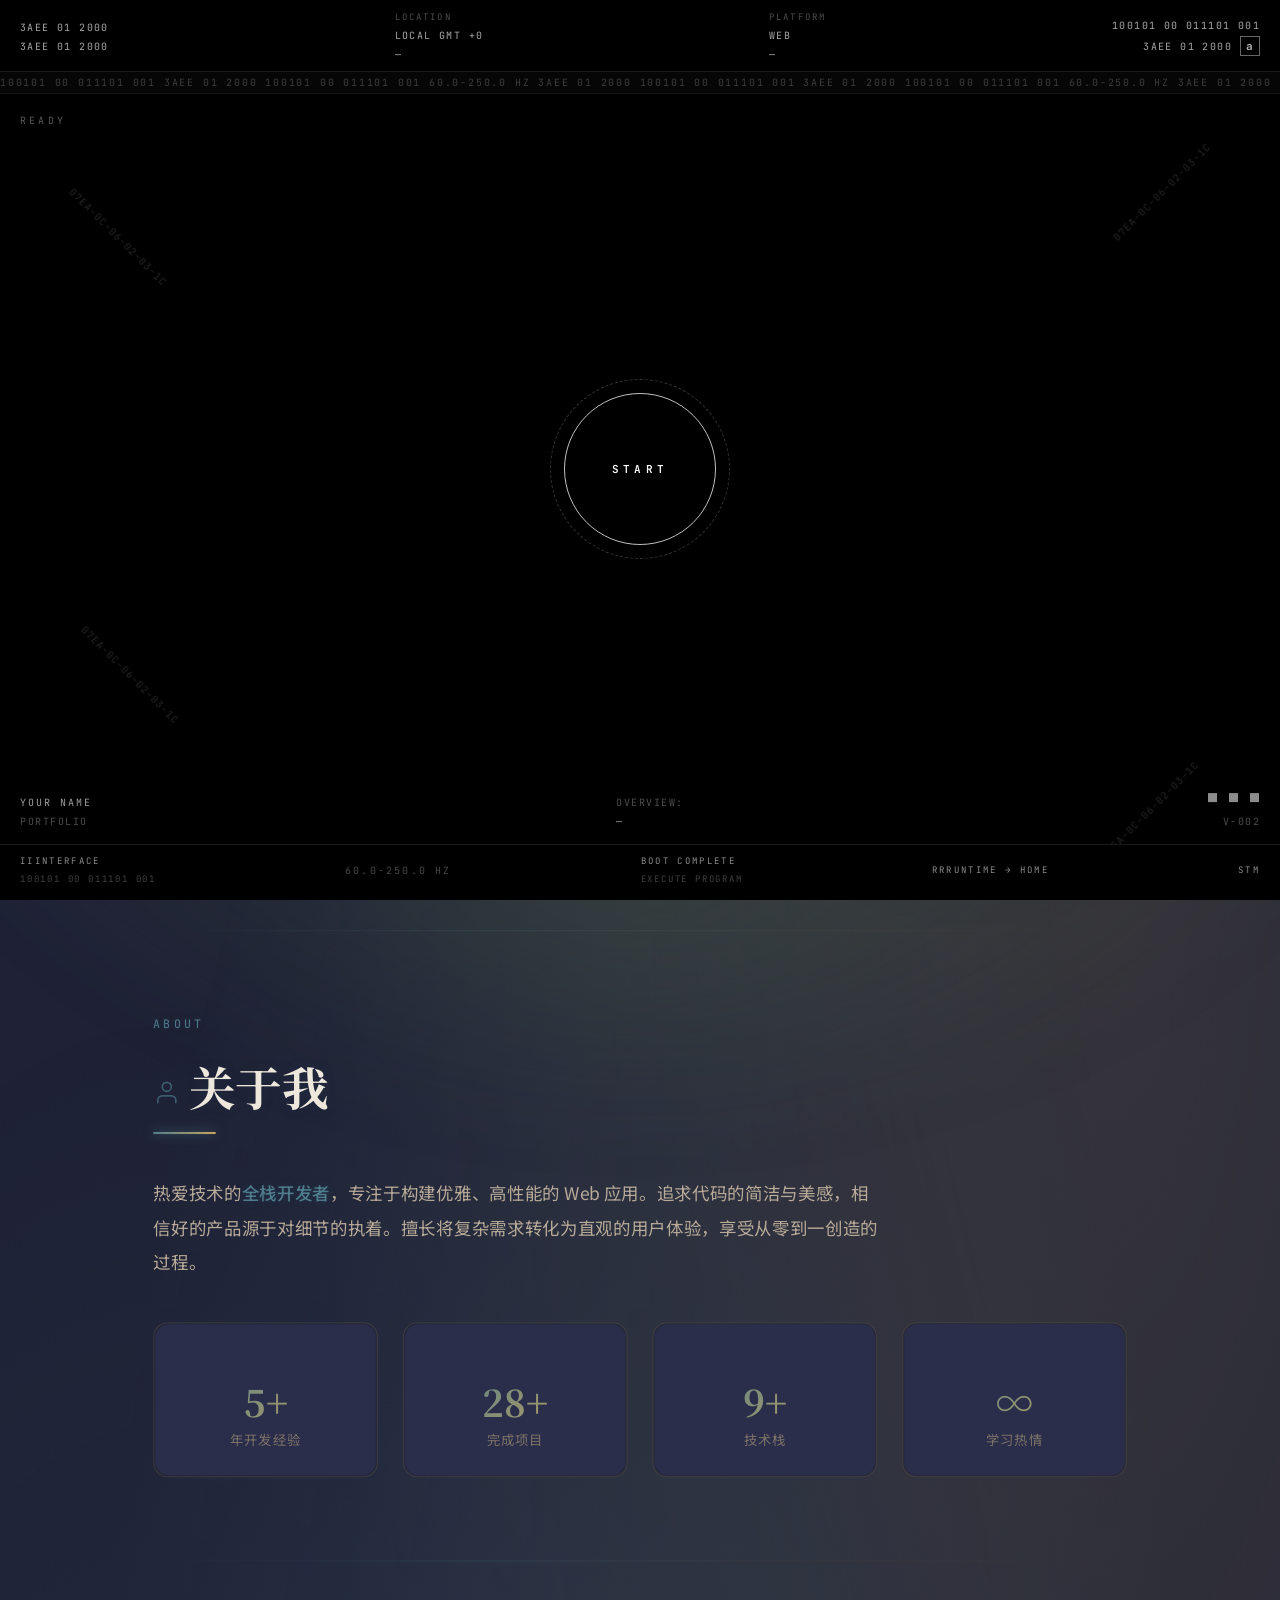
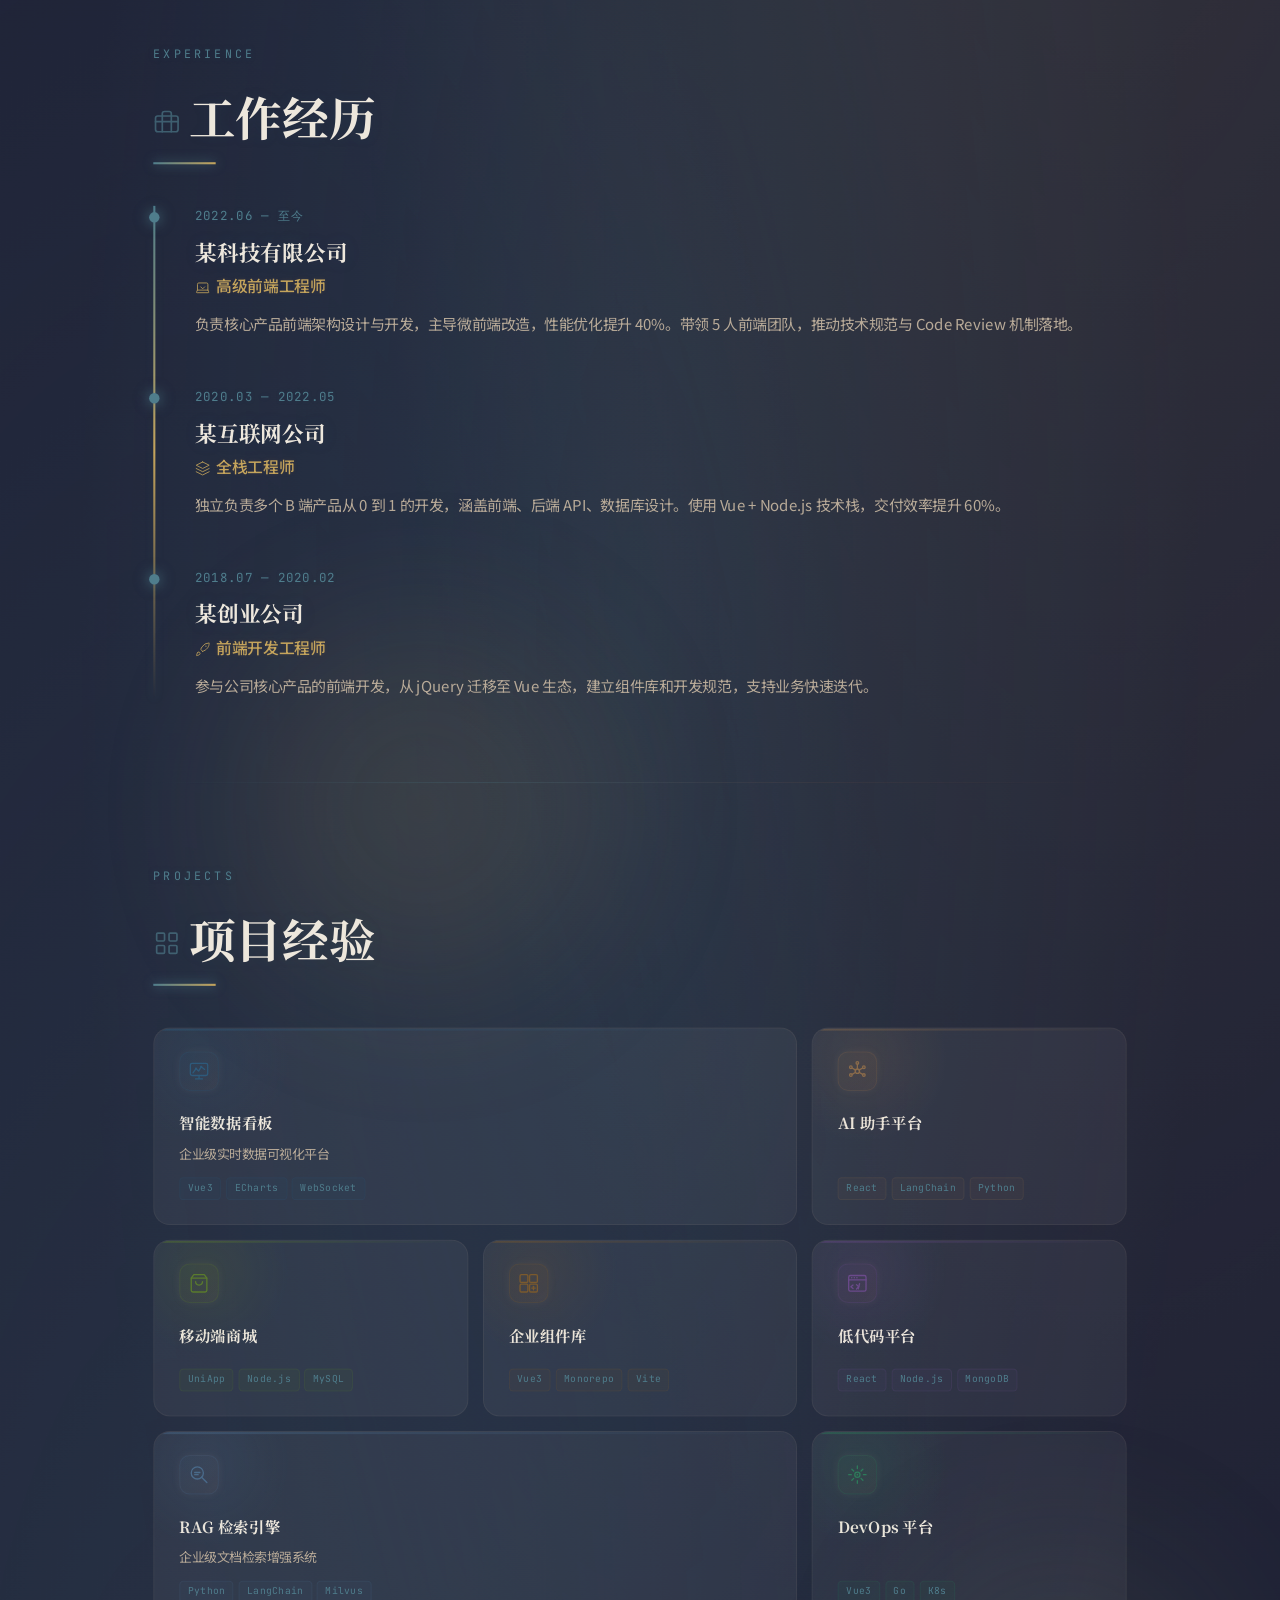
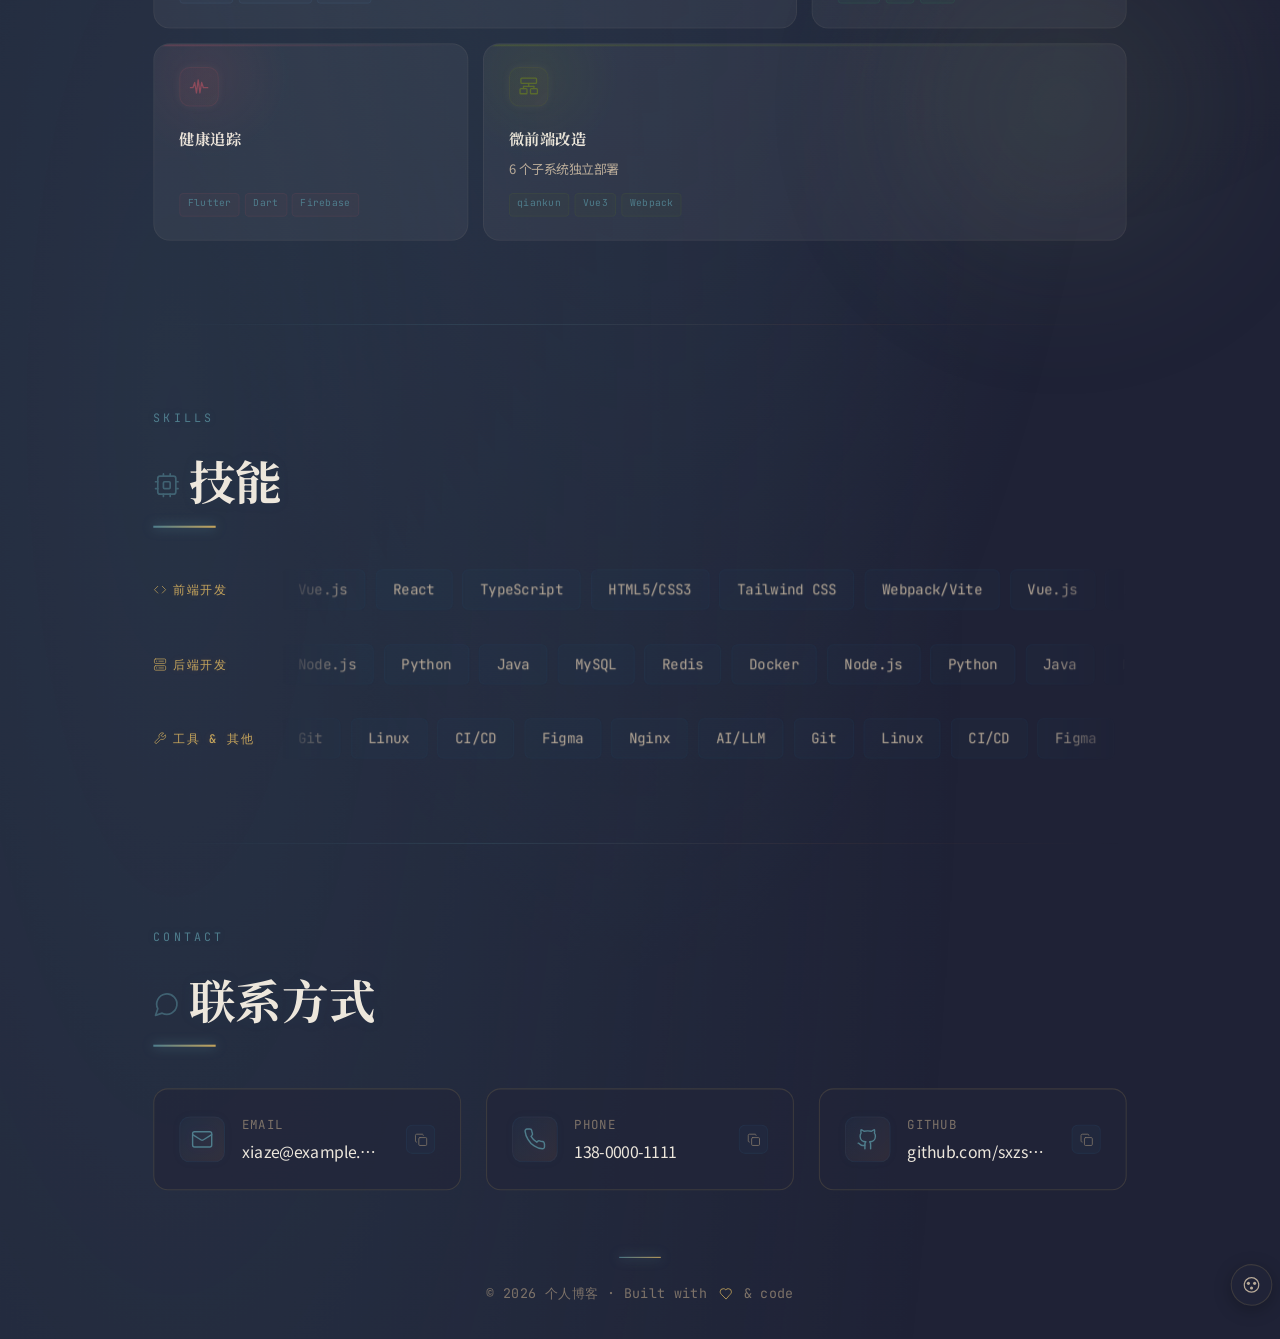
==== commit bc357c62: "deploy: 2026-06-29 16:50:09" ====
--- a/index.html
+++ b/index.html
@@ -13,8 +13,8 @@
     <link rel="preconnect" href="https://fonts.googleapis.com" />
     <link rel="preconnect" href="https://fonts.gstatic.com" crossorigin />
     <link href="https://fonts.googleapis.com/css2?family=Noto+Serif+SC:wght@400;500;700;900&family=Noto+Sans+SC:wght@300;400;500;700&family=JetBrains+Mono:wght@400;500&family=Space+Grotesk:wght@300;400;500;700&display=swap" rel="stylesheet" />
-    <script type="module" crossorigin src="./assets/resume-CGK6DavC.js"></script>
-    <link rel="stylesheet" crossorigin href="./assets/resume-CrqxlAqz.css">
+    <script type="module" crossorigin src="./assets/resume-BczJsXwr.js"></script>
+    <link rel="stylesheet" crossorigin href="./assets/resume-CbeakqAZ.css">
   <script>const RESUME = {
   hero: {
     label: '// RESUME / CURRICULUM VITAE',
@@ -251,9 +251,80 @@
     pressureRadius: 300,
   },
 
-  identity: {
-    description: '我是一名热爱创造的全栈工程师，追求技术与设计的完美融合。相信代码不仅是工具，更是表达思想的方式。在每一个项目中，我都致力于找到优雅与效率的平衡点，用技术的力量为用户创造真正的价值。',
-    tags: ['全栈开发', '架构设计', '性能优化', '用户体验', '开源探索', '终身学习'],
+  ossWorks: {
+    subtitle: 'Open Source Contributions',
+    items: [
+      {
+        name: 'vue-motion-kit',
+        description: 'Vue 3 声明式动画工具库，让复杂动效像写 CSS 一样简单',
+        repo: 'https://github.com/sxzseal/vue-motion-kit',
+        tech: ['Vue3', 'TypeScript', 'Animation'],
+        stars: '2.8k',
+        poster: 'https://picsum.photos/seed/vuemotion/600/800',
+        readme: "# vue-motion-kit\n\n> 声明式动画工具库，让 Vue 3 复杂动效变得简单。\n\n## 特性\n\n- **声明式 API** — 用 composition API 描述动画，无需手动管理 `requestAnimationFrame`\n- **物理弹性** — 内置弹簧物理引擎，支持阻尼、质量、刚度参数\n- **手势驱动** — 拖拽、滑动、缩放等手势与动画无缝联动\n- **Tree-shakable** — 按需引入，打包体积最小 3KB gzip\n\n## 安装\n\n```bash\nnpm install vue-motion-kit\n```\n\n## 快速开始\n\n```typescript\nimport { useSpring, useDrag } from 'vue-motion-kit'\n\nconst { x, y } = useSpring({ tension: 170, friction: 26 })\nuseDrag({ x, y }, { rubberband: true })\n```\n\n## 设计理念\n\n动画应该是**可组合的**、**可中断的**、**可逆的**。\n受 react-spring 启发，但完全基于 Vue 3 的响应式系统构建。\n\n## License\n\nMIT"
+      },
+      {
+        name: 'tiny-bundler',
+        description: '从零实现一个 JavaScript 模块打包器，深入理解 Webpack 原理',
+        repo: 'https://github.com/sxzseal/tiny-bundler',
+        tech: ['JavaScript', 'AST', 'Babel'],
+        stars: '1.5k',
+        poster: 'https://picsum.photos/seed/bundler/600/800',
+        readme: "# tiny-bundler\n\n> 300 行代码实现一个 JavaScript 模块打包器。\n\n## 项目简介\n\n这是一个教学项目，旨在帮助开发者理解 Webpack / Rollup 等工具的核心原理。\n\n## 核心功能\n\n- **模块解析** — 通过 AST 分析 `import/export` 依赖关系\n- **依赖图构建** — BFS 遍历构建完整的模块依赖图\n- **代码生成** — 将 ES Modules 转换为浏览器可执行的 IIFE 格式\n- **Tree Shaking** — 基于静态分析移除未使用的导出\n\n## 运行\n\n```bash\nnpm install\nnpm run build   # 打包示例项目\nnpm run test    # 运行测试用例\n```\n\n## 核心流程\n\n1. 从入口文件开始解析 AST\n2. 提取所有 import 语句，递归解析依赖\n3. 构建依赖图 (Dependency Graph)\n4. 按拓扑排序生成最终 bundle\n\n## License\n\nMIT"
+      },
+      {
+        name: 'react-dashboard-starter',
+        description: '企业级中后台模板，开箱即用的权限管理 + 数据看板',
+        repo: 'https://github.com/sxzseal/react-dashboard-starter',
+        tech: ['React', 'Ant Design', 'Zustand'],
+        stars: '3.2k',
+        poster: 'https://picsum.photos/seed/dashboard-starter/600/800',
+        readme: "# react-dashboard-starter\n\n> 企业级中后台开发模板，基于 React 18 + TypeScript + Ant Design 5。\n\n## 功能清单\n\n- **权限系统** — RBAC 角色权限，路由级别 + 按钮级别控制\n- **数据看板** — 基于 ECharts 的实时数据可视化面板\n- **表单引擎** — JSON Schema 驱动的动态表单生成器\n- **主题系统** — CSS 变量 + Design Token，支持一键换肤\n- **国际化** — 完整的 i18n 方案，支持运行时切换语言\n\n## 技术栈\n\n| 类别 | 技术 |\n|------|------|\n| 框架 | React 18 + TypeScript |\n| 状态管理 | Zustand |\n| UI 组件 | Ant Design 5 |\n| 路由 | React Router v6 |\n| 请求 | Axios + React Query |\n| 构建 | Vite 5 |\n\n## 快速开始\n\n```bash\ngit clone https://github.com/sxzseal/react-dashboard-starter\ncd react-dashboard-starter\npnpm install\npnpm dev\n```\n\n## License\n\nMIT"
+      },
+      {
+        name: 'css-motion-gallery',
+        description: '纯 CSS 实现的动效画廊，零 JavaScript 依赖',
+        repo: 'https://github.com/sxzseal/css-motion-gallery',
+        tech: ['CSS', 'HTML', 'Animation'],
+        stars: '920',
+        poster: 'https://picsum.photos/seed/cssmotion/600/800',
+        readme: "# css-motion-gallery\n\n> 纯 CSS 实现的 30+ 高级动效，零 JavaScript。\n\n## 简介\n\n收集并实现各种纯 CSS 动效案例，展示 CSS 的强大能力。每个动效都可以直接复制使用。\n\n## 动效列表\n\n- **3D 卡片翻转** — perspective + rotateY 实现真实 3D 翻转\n- **磁性按钮** — 鼠标靠近时按钮产生磁性吸附效果\n- **液态加载器** — SVG filter + CSS animation 模拟液态效果\n- **视差滚动** — 纯 CSS scroll-driven animation 实现视差\n- **粒子爆炸** — CSS animation + custom properties 模拟粒子效果\n\n## 浏览器兼容性\n\n所有动效均支持现代浏览器 (Chrome 100+, Firefox 100+, Safari 16+)。\n部分效果使用了 CSS Houdini 和 Scroll-driven Animations 新特性。\n\n## 如何使用\n\n每个动效都是独立的 HTML 文件，直接复制到项目中使用。\n\n## License\n\nMIT"
+      },
+      {
+        name: 'node-api-forge',
+        description: '基于 JSON Schema 自动生成 RESTful API 的 Node.js 工具',
+        repo: 'https://github.com/sxzseal/node-api-forge',
+        tech: ['Node.js', 'TypeScript', 'OpenAPI'],
+        stars: '1.1k',
+        poster: 'https://picsum.photos/seed/apiforge/600/800',
+        readme: "# node-api-forge\n\n> 定义 Schema，自动生成完整的 RESTful API。\n\n## 核心理念\n\n**Schema First** — 只需定义数据模型的 JSON Schema，自动获得：\n- CRUD REST API\n- 数据校验中间件\n- TypeScript 类型定义\n- OpenAPI 文档\n\n## 示例\n\n```typescript\nimport { forge } from 'node-api-forge'\n\nconst UserAPI = forge({\n  name: 'User',\n  schema: {\n    name: { type: 'string', required: true },\n    email: { type: 'string', format: 'email' },\n    role: { type: 'string', enum: ['admin', 'user'] },\n  },\n  storage: 'postgres',\n})\n```\n\n## 支持的存储\n\n- PostgreSQL\n- MySQL\n- MongoDB\n- SQLite (开发用)\n\n## License\n\nMIT"
+      },
+      {
+        name: 'markdown-slides',
+        description: '用 Markdown 写幻灯片，实时预览，一键导出 PDF',
+        repo: 'https://github.com/sxzseal/markdown-slides',
+        tech: ['Svelte', 'Markdown', 'PDF'],
+        stars: '680',
+        poster: 'https://picsum.photos/seed/mdslides/600/800',
+        readme: "# markdown-slides\n\n> 用 Markdown 编写幻灯片，专注内容而非排版。\n\n## 特性\n\n- **Markdown 原生** — 用标准 Markdown 语法编写，--- 分隔页面\n- **实时预览** — 左侧编辑，右侧即时渲染\n- **主题切换** — 内置 8 套精心设计的主题\n- **代码高亮** — 支持 50+ 编程语言语法高亮\n- **PDF 导出** — 一键导出为高质量 PDF 文件\n- **演讲者模式** — 独立窗口显示备注和下一页预览\n\n## 语法扩展\n\n```markdown\n---\ntheme: dark\ntransition: fade\n---\n\n# 第一页标题\n\n普通 Markdown 内容\n\n---\n\n# 第二页\n\n- 列表项 1\n- 列表项 2\n```\n\n## 内置主题\n\n| 主题 | 风格 |\n|------|------|\n| default | 简约白底 |\n| dark | 深色模式 |\n| gradient | 渐变背景 |\n| minimal | 极简线条 |\n\n## License\n\nMIT"
+      },
+    ],
+  },
+
+  spiral: {
+    subtitle: 'Scroll to rotate · Click to open',
+    items: [
+      { title: 'Aurora Dashboard',   image: 'https://picsum.photos/seed/spiral-aurora/720/420',   href: '#projects' },
+      { title: 'Nebula Studio',      image: 'https://picsum.photos/seed/spiral-nebula/720/420',   href: '#projects' },
+      { title: 'Pulse Analytics',    image: 'https://picsum.photos/seed/spiral-pulse/720/420',    href: '#projects' },
+      { title: 'Drift Commerce',     image: 'https://picsum.photos/seed/spiral-drift/720/420',    href: '#projects' },
+      { title: 'Helix CMS',          image: 'https://picsum.photos/seed/spiral-helix/720/420',    href: '#projects' },
+      { title: 'Vector Garden',      image: 'https://picsum.photos/seed/spiral-vector/720/420',   href: '#projects' },
+      { title: 'Cascade Engine',     image: 'https://picsum.photos/seed/spiral-cascade/720/420',  href: '#projects' },
+      { title: 'Glow Components',    image: 'https://picsum.photos/seed/spiral-glow/720/420',     href: '#projects' },
+      { title: 'Orbit Notes',        image: 'https://picsum.photos/seed/spiral-orbit/720/420',    href: '#projects' },
+      { title: 'Prism Builder',      image: 'https://picsum.photos/seed/spiral-prism/720/420',    href: '#projects' },
+    ],
   },
 };
 
--- a/assets/resume-CbeakqAZ.css
+++ b/assets/resume-CbeakqAZ.css
@@ -0,0 +1 @@
+@import "https://fonts.googleapis.com/css2?family=Space+Grotesk:wght@100..900&display=swap";@property --gradient-angle{syntax:"<angle>";inherits:false;initial-value:0deg}@property --aurora-hue1{syntax:"<number>";inherits:false;initial-value:280}@property --aurora-hue2{syntax:"<number>";inherits:false;initial-value:320}:root{--bg-deep:#1f2236;--bg-card:#22263ad1;--bg-card-solid:#2a2e4a;--accent-cyan:#4f7d8c;--accent-magenta:#c4a45c;--accent-violet:#7a9868;--text-primary:#ede7dc;--text-secondary:#b8aa98;--text-muted:#7d7268;--border:#4f7d8c38;--border-hover:#4f7d8c73;--glow-cyan:#4f7d8c2e;--glow-magenta:#c4a45c24;--gold:#c4a45c;--font-display:"Noto Serif SC","ZCOOL XiaoWei",serif;--font-body:"Noto Sans SC","Space Grotesk",sans-serif;--font-mono:"JetBrains Mono",monospace;--section-gap:5rem;--glass-bg:#22263aa6;--glass-border:#c4a45c2b;--glass-blur:16px;--aurora-color-1:#37606c;--aurora-color-2:#ae8c3d;--aurora-color-3:#5b784a}*,:before,:after{box-sizing:border-box;margin:0;padding:0}html{scroll-behavior:smooth;scrollbar-width:thin;scrollbar-color:var(--accent-cyan) var(--bg-deep)}::-webkit-scrollbar{width:6px}::-webkit-scrollbar-track{background:var(--bg-deep)}::-webkit-scrollbar-thumb{background:var(--accent-cyan);border-radius:3px}body{font-family:var(--font-body);background:var(--bg-deep);color:var(--text-primary);-webkit-font-smoothing:antialiased;line-height:1.7;overflow-x:hidden}body:before{content:"";pointer-events:none;z-index:9998;opacity:1;background-image:url("data:image/svg+xml,%3Csvg viewBox='0 0 512 512' xmlns='http://www.w3.org/2000/svg'%3E%3Cfilter id='n'%3E%3CfeTurbulence type='fractalNoise' baseFrequency='0.65' numOctaves='4' stitchTiles='stitch'/%3E%3CfeColorMatrix type='saturate' values='0'/%3E%3C/filter%3E%3Crect width='100%25' height='100%25' filter='url(%23n)' opacity='0.025'/%3E%3C/svg%3E");position:fixed;inset:0}.aurora{z-index:0;pointer-events:none;filter:blur(80px);opacity:.22;width:120%;height:60%;animation:15s ease-in-out infinite alternate auroraDrift;position:fixed;top:-30%;left:-10%}.aurora-band{border-radius:50%;width:100%;height:40%;position:absolute}.aurora-band:first-child{background:linear-gradient(90deg,transparent,var(--aurora-color-1),transparent);animation:8s ease-in-out infinite aw1;top:0}.aurora-band:nth-child(2){background:linear-gradient(90deg,transparent,var(--aurora-color-2),transparent);animation:10s ease-in-out infinite aw2;top:30%}.aurora-band:nth-child(3){background:linear-gradient(90deg,transparent,var(--aurora-color-3),transparent);animation:12s ease-in-out infinite aw3;top:50%}@keyframes auroraDrift{0%{transform:translate(-5%)rotate(-2deg)}to{transform:translate(5%)rotate(2deg)}}@keyframes aw1{0%,to{opacity:.6;transform:translate(-10%)scaleY(1)}50%{opacity:1;transform:translate(10%)scaleY(1.5)}}@keyframes aw2{0%,to{opacity:.5;transform:translate(5%)scaleY(1.2)}50%{opacity:.9;transform:translate(-8%)scaleY(.8)}}@keyframes aw3{0%,to{opacity:.4;transform:translate(-3%)scaleY(.8)}50%{opacity:.7;transform:translate(8%)scaleY(1.3)}}.gradient-mesh{z-index:0;pointer-events:none;background:radial-gradient(ellipse at 15% 80%,var(--glow-cyan) 0%,transparent 50%),radial-gradient(ellipse at 85% 20%,var(--glow-magenta) 0%,transparent 50%),radial-gradient(ellipse at 50% 50%,var(--glow-cyan) 0%,transparent 60%);animation:20s ease-in-out infinite alternate meshShift;position:fixed;inset:0}@keyframes meshShift{0%{--gradient-angle:0deg}50%{--gradient-angle:180deg}to{--gradient-angle:360deg}}#flow-canvas{z-index:0;pointer-events:none;opacity:.48;position:fixed;inset:0}.blob-container{z-index:0;pointer-events:none;position:fixed;inset:0;overflow:hidden}.blob{filter:blur(80px);opacity:.12;border-radius:50%;animation:25s ease-in-out infinite alternate blobMove;position:absolute}.blob:first-child{background:var(--accent-cyan);width:400px;height:400px;animation-duration:18s;top:10%;left:60%}.blob:nth-child(2){background:var(--accent-magenta);width:350px;height:350px;animation-duration:22s;animation-delay:-5s;top:50%;left:20%}.blob:nth-child(3){background:var(--accent-violet);width:300px;height:300px;animation-duration:25s;animation-delay:-10s;top:70%;left:70%}@keyframes blobMove{0%{transform:translate(0)scale(1)}33%{transform:translate(50px,-80px)scale(1.1)}66%{transform:translate(-30px,40px)scale(.9)}to{transform:translate(20px,-20px)scale(1.05)}}.content-wrapper{z-index:1;position:relative}.hero{flex-direction:column;justify-content:center;align-items:center;min-height:100vh;padding:2rem;display:flex;position:relative;overflow:hidden}.hero-content{text-align:center;z-index:2;max-width:800px;position:relative}.hero-label{font-family:var(--font-mono);letter-spacing:.4em;text-transform:uppercase;color:var(--accent-cyan);opacity:0;text-shadow:0 0 10px var(--accent-cyan),0 0 40px #2d5a7b4d;margin-bottom:2rem;font-size:.7rem;animation:.8s .3s forwards fadeUp}.hero-name{font-family:var(--font-display);color:#0000;background:linear-gradient(135deg,var(--accent-cyan),var(--accent-magenta),var(--accent-violet));opacity:0;filter:drop-shadow(0 0 30px #2d5a7b4d)drop-shadow(0 0 60px #c0785233);-webkit-background-clip:text;background-clip:text;margin-bottom:1.5rem;font-size:clamp(3rem,10vw,7rem);font-weight:900;line-height:1.1;animation:1.2s .5s forwards nameReveal}@keyframes nameReveal{0%{opacity:0;filter:blur(12px);transform:translateY(40px)scale(.9)}to{opacity:1;filter:blur();transform:translateY(0)scale(1)}}.hero-title{font-family:var(--font-body);color:var(--text-secondary);letter-spacing:.08em;opacity:0;margin-bottom:2.5rem;font-size:clamp(1rem,2.5vw,1.4rem);font-weight:300;animation:.8s .8s forwards fadeUp}.typed-text{border-right:2px solid var(--accent-cyan);text-shadow:0 0 8px #2d5a7b80;animation:1s step-end infinite cursorBlink}@keyframes cursorBlink{50%{border-color:#0000}}.hero-cta{opacity:0;justify-content:center;gap:1rem;animation:.8s 1s forwards fadeUp;display:flex}.btn-magnetic{font-family:var(--font-mono);letter-spacing:.15em;text-transform:uppercase;border:1px solid var(--accent-cyan);color:var(--accent-cyan);cursor:pointer;background:0 0;align-items:center;padding:.85rem 2.2rem;font-size:.8rem;text-decoration:none;transition:box-shadow .3s;display:inline-flex;position:relative;overflow:hidden}.btn-magnetic:before{content:"";background:linear-gradient(90deg,#0000,#2d5a7b26,#0000);width:100%;height:100%;transition:left .5s;position:absolute;top:0;left:-100%}.btn-magnetic:hover:before{left:100%}.btn-magnetic:hover{box-shadow:0 0 25px var(--glow-cyan),0 0 50px #2d5a7b1a,inset 0 0 25px #2d5a7b0d;background:#2d5a7b0d}.btn-magnetic.btn-primary{border-color:var(--accent-magenta);background:linear-gradient(135deg,#2d5a7b26,#c0785226)}.btn-magnetic.btn-primary:hover{box-shadow:0 0 30px var(--glow-cyan),0 0 60px var(--glow-magenta);background:linear-gradient(135deg,#2d5a7b40,#c0785240)}.hero-scroll{z-index:2;color:var(--text-muted);font-family:var(--font-mono);letter-spacing:.25em;text-transform:uppercase;cursor:pointer;opacity:0;flex-direction:column;align-items:center;gap:.5rem;font-size:.6rem;animation:.8s 1.2s forwards fadeUp;display:flex;position:absolute;bottom:3rem;left:50%;transform:translate(-50%)}.scroll-line{background:linear-gradient(to bottom,var(--accent-cyan),transparent);width:1px;height:40px;animation:2s ease-in-out infinite scrollPulse}@keyframes scrollPulse{0%,to{opacity:.3;transform:scaleY(.6)}50%{opacity:1;transform:scaleY(1)}}@keyframes fadeUp{to{opacity:1;transform:translateY(0)}}.section{opacity:0;max-width:1000px;margin:0 auto;padding:0 2rem;transition:opacity .8s,transform .8s;transform:translateY(40px)}.section.visible{opacity:1;transform:translateY(0)}.section-header{margin-bottom:3rem;position:relative}.section-number{font-family:var(--font-mono);letter-spacing:.25em;color:var(--accent-cyan);text-shadow:0 0 6px #2d5a7b40;margin-bottom:.75rem;font-size:.7rem;display:block}.section-title{font-family:var(--font-display);color:var(--text-primary);text-shadow:0 0 12px #2d5a7b1f;font-size:clamp(1.8rem,5vw,2.8rem);font-weight:700;display:inline-block;position:relative}.section-title:after{content:"";background:linear-gradient(to right,var(--accent-cyan),var(--accent-magenta));width:60px;height:2px;box-shadow:0 0 10px var(--accent-cyan);position:absolute;bottom:-8px;left:0}.section-divider{background:linear-gradient(to right,transparent,var(--border),#c0785214,transparent);width:100%;height:1px;margin:var(--section-gap) 0}.about-text{color:var(--text-secondary);max-width:700px;font-size:1.05rem;line-height:2}.about-text strong{color:var(--accent-cyan);text-shadow:0 0 8px #2d5a7b4d;font-weight:500}.about-stats{grid-template-columns:repeat(auto-fit,minmax(160px,1fr));gap:1.5rem;margin-top:2.5rem;display:grid}.stat-card{background:var(--glass-bg);-webkit-backdrop-filter:blur(var(--glass-blur));border:1px solid var(--glass-border);text-align:center;border-radius:14px;padding:1.5rem;transition:all .4s;position:relative;overflow:hidden}.stat-card:before{content:"";background:linear-gradient(135deg,var(--accent-cyan),var(--accent-magenta));-webkit-mask-composite:xor;opacity:0;border-radius:14px;padding:1px;transition:opacity .4s;position:absolute;inset:0;-webkit-mask-image:linear-gradient(#fff 0 0),linear-gradient(#fff 0 0);mask-image:linear-gradient(#fff 0 0),linear-gradient(#fff 0 0);-webkit-mask-position:0 0,0 0;mask-position:0 0,0 0;-webkit-mask-size:auto,auto;mask-size:auto,auto;-webkit-mask-repeat:repeat,repeat;mask-repeat:repeat,repeat;-webkit-mask-clip:content-box,border-box;mask-clip:content-box,border-box;-webkit-mask-origin:content-box,border-box;mask-origin:content-box,border-box;-webkit-mask-composite:xor;mask-composite:exclude;-webkit-mask-source-type:auto,auto;mask-mode:match-source,match-source}.stat-card:after{content:"";background:var(--bg-card-solid);z-index:0;border-radius:13px;position:absolute;inset:1px}.stat-card:hover:before{opacity:.5}.stat-card:hover{transform:translateY(-4px);box-shadow:0 8px 30px #2d5a7b1a,0 0 15px #c0785214}.stat-number,.stat-label{z-index:1;position:relative}.stat-number{font-family:var(--font-display);background:linear-gradient(135deg,var(--accent-cyan),var(--accent-magenta));color:#0000;-webkit-background-clip:text;background-clip:text;font-size:2.2rem;font-weight:700;line-height:1.2}.stat-label{color:var(--text-muted);letter-spacing:.05em;margin-top:.3rem;font-size:.8rem}.skills-grid{grid-template-columns:repeat(auto-fit,minmax(280px,1fr));gap:2rem;display:grid}.skill-category{background:var(--glass-bg);-webkit-backdrop-filter:blur(var(--glass-blur));border:1px solid var(--glass-border);border-radius:16px;padding:1.5rem;transition:all .3s}.skill-category:hover{box-shadow:0 0 30px var(--glow-cyan);border-color:#2d5a7b33}.skill-category h3{font-family:var(--font-mono);color:var(--accent-magenta);letter-spacing:.12em;text-transform:uppercase;text-shadow:0 0 6px #c0785233;margin-bottom:1.2rem;font-size:.8rem;font-weight:500}.skill-tags{flex-wrap:wrap;gap:.6rem;display:flex}.skill-tag{color:var(--text-secondary);font-size:.85rem;font-family:var(--font-mono);cursor:default;white-space:nowrap;background:#2d5a7b0f;border:1px solid #2d5a7b1f;border-radius:6px;padding:.45rem 1rem;font-weight:400;transition:color .2s,border-color .2s,background .2s}.skill-tag:hover{color:var(--accent-cyan);background:#2d5a7b14;border-color:#2d5a7b4d}.skills-marquee{flex-direction:column;gap:2rem;display:flex}.marquee-row{align-items:center;gap:1.5rem;display:flex}.marquee-label{font-family:var(--font-mono);color:var(--accent-magenta);letter-spacing:.12em;text-transform:uppercase;text-shadow:0 0 6px #c0785233;flex-shrink:0;align-items:center;gap:.35rem;width:98px;font-size:.72rem;font-weight:500;display:flex}.marquee-viewport{flex:1;overflow:hidden;-webkit-mask:linear-gradient(90deg,#0000,#000 10% 90%,#0000);mask:linear-gradient(90deg,#0000,#000 10% 90%,#0000)}.marquee-track{will-change:transform;width:max-content;display:flex}.marquee-group{flex-shrink:0;gap:.6rem;padding-right:.6rem;display:flex}@keyframes marqueeScroll{0%{transform:translate(0,0)}to{transform:translate3d(calc(-1 * var(--g-w)),0,0)}}@keyframes marqueeScrollRev{0%{transform:translate3d(calc(-1 * var(--g-w)),0,0)}to{transform:translate(0,0)}}.timeline{padding-left:2.5rem;position:relative}.timeline:before{content:"";background:linear-gradient(to bottom,var(--accent-cyan),var(--accent-magenta),transparent);width:2px;box-shadow:0 0 8px var(--glow-cyan);position:absolute;top:0;bottom:0;left:0}.timeline-item{opacity:0;margin-bottom:3rem;transition:all .6s;position:relative;transform:translate(-20px)}.timeline-item.visible{opacity:1;transform:translate(0)}.timeline-item:before{content:"";background:var(--accent-cyan);width:10px;height:10px;box-shadow:0 0 12px var(--accent-cyan),0 0 24px var(--glow-cyan);border-radius:50%;position:absolute;top:6px;left:-2.5rem;transform:translate(-4px)}.timeline-period{font-family:var(--font-mono);color:var(--accent-cyan);letter-spacing:.08em;text-shadow:0 0 4px #2d5a7b33;margin-bottom:.4rem;font-size:.75rem}.timeline-company{font-family:var(--font-display);color:var(--text-primary);text-shadow:0 0 15px #2d5a7b33;margin-bottom:.15rem;font-size:1.3rem;font-weight:700}.timeline-role{color:var(--accent-magenta);text-shadow:0 0 4px #c0785226;margin-bottom:.6rem;font-size:.95rem;font-weight:500}.timeline-desc{color:var(--text-secondary);font-size:.9rem;line-height:1.8}.project-card{-webkit-backdrop-filter:blur(var(--glass-blur));cursor:pointer;background:#f0ebe10a;border:1px solid #d4b8960f;border-radius:12px;padding:1.2rem;transition:all .4s cubic-bezier(.16,1,.3,1);position:relative;overflow:hidden}.project-card:before{content:"";background:linear-gradient(to right,var(--accent-cyan),var(--accent-magenta),var(--accent-violet));opacity:.4;width:100%;height:3px;transition:opacity .3s;position:absolute;top:0;left:0}.project-card:hover:before{opacity:1}.project-card:after{content:"";opacity:0;pointer-events:none;background:radial-gradient(circle,#2d5a7b1f 0%,#0000 70%);border-radius:50%;width:60px;height:60px;transition:all .5s;position:absolute;top:10px;left:10px}.project-card:hover:after{opacity:1;transform:scale(2.5)}.project-icon{background:#d4b89614;border:1px solid #d4b8961f;border-radius:8px;justify-content:center;align-items:center;width:36px;height:36px;margin-bottom:.6rem;font-size:1.2rem;display:inline-flex;box-shadow:0 0 8px #d4b89614}.project-name{font-family:var(--font-display);color:var(--text-primary);margin-bottom:.3rem;font-size:.95rem;font-weight:700}.project-desc{display:none}.project-tech{flex-wrap:wrap;gap:.3rem;display:flex}.project-tech span{font-family:var(--font-mono);color:var(--accent-violet);background:#b5a64214;border:1px solid #b5a6421a;border-radius:3px;padding:.15rem .45rem;font-size:.65rem}.project-detail-label{font-family:var(--font-mono);color:var(--accent-cyan);letter-spacing:.1em;text-transform:uppercase;margin-top:.6rem;margin-bottom:.3rem;font-size:.7rem}.project-detail-text{color:var(--text-secondary);font-size:.85rem;line-height:1.7}.bento-grid{grid-template-columns:repeat(3,1fr);gap:14px;margin:2rem 0;display:grid}.bento-card{-webkit-backdrop-filter:blur(14px);cursor:pointer;opacity:0;background:#ffffff0d;border:1px solid #d4b89612;border-radius:16px;flex-direction:column;gap:.5rem;min-height:170px;padding:1.4rem 1.5rem;transition:opacity .55s,transform .55s cubic-bezier(.16,1,.3,1),border-color .3s,box-shadow .3s;display:flex;position:relative;overflow:hidden;transform:translateY(24px)}.bento-card.visible{opacity:1;transform:translateY(0)}.bento-card.visible:hover{box-shadow:0 16px 48px #0000004d,0 0 28px rgba(var(--card-theme-rgb),.12);border-color:#d4b89638;transition-duration:.25s;transform:translateY(-4px)scale(1.016)}.bento-card:before{content:"";background:linear-gradient(to right,rgb(var(--card-theme-rgb)),transparent);opacity:.45;height:2px;transition:opacity .3s;position:absolute;top:0;left:0;right:0}.bento-card.visible:hover:before{opacity:1}.bento-card *{cursor:pointer}.bento-card__glow{background:radial-gradient(circle,rgba(var(--card-theme-rgb),.16) 0%,transparent 70%);pointer-events:none;border-radius:50%;width:160px;height:160px;transition:transform .35s,opacity .35s;position:absolute;top:-50px;left:-30px}.bento-card.visible:hover .bento-card__glow{opacity:1.3;transform:scale(1.5)}.bento-card--wide{grid-column:span 2;min-height:180px}.bento-card .project-icon{background:linear-gradient(135deg,rgba(var(--card-theme-rgb),.1),#c0785212);border:1px solid rgba(var(--card-theme-rgb),.2);border-radius:10px;flex-shrink:0;justify-content:center;align-items:center;width:38px;height:38px;font-size:1.1rem;display:flex}.bento-card .project-name{font-family:var(--font-display);color:var(--text-primary);margin:0;font-size:.92rem;font-weight:700}.bento-card .project-desc{color:var(--text-secondary);margin:0;font-size:.78rem;line-height:1.55;display:none}.bento-card--wide .project-desc{display:block}.bento-card .project-tech{flex-wrap:wrap;gap:.3rem;margin-top:auto;padding-top:.3rem;display:flex}.bento-card .project-tech span{font-family:var(--font-mono);background:rgba(var(--card-theme-rgb),.08);border:1px solid rgba(var(--card-theme-rgb),.15);color:var(--accent-cyan);border-radius:4px;padding:.15rem .45rem;font-size:.58rem}@media (width<=768px){.bento-grid{grid-template-columns:1fr 1fr}.bento-card--wide{grid-column:span 2}}@media (width<=480px){.bento-grid{grid-template-columns:1fr}.bento-card--wide{grid-column:span 1}}body.detail-mode{overflow:hidden}.detail-overlay{z-index:100;opacity:0;pointer-events:none;background:#00000061;transition:opacity .38s;position:fixed;inset:0}body.detail-mode .detail-overlay{opacity:1;pointer-events:auto}.detail-card-clone{z-index:101;background:var(--bg-card);-webkit-backdrop-filter:blur(32px)saturate(1.4);border-left:1px solid var(--glass-border);will-change:transform;pointer-events:none;flex-direction:column;width:min(760px,92vw);height:100vh;transition:transform .52s cubic-bezier(.16,1,.3,1);display:flex;position:fixed;top:0;right:0;transform:translate(100%)}body.detail-mode .detail-card-clone{pointer-events:auto;box-shadow:-1px 0 0 rgba(var(--drawer-theme-rgb,58,109,145),.22),-32px 0 80px #0006;transform:translate(0)}.detail-card-clone:before{content:"";background:linear-gradient(to bottom,transparent,rgba(var(--drawer-theme-rgb,58,109,145),.5) 25%,rgba(var(--drawer-theme-rgb,58,109,145),.5) 75%,transparent);opacity:0;pointer-events:none;z-index:2;width:1px;height:70%;transition:opacity .5s .28s;position:absolute;top:15%;left:0}body.detail-mode .detail-card-clone:before{opacity:1}.detail-close{z-index:10;background:var(--glass-bg);border:1px solid var(--glass-border);width:34px;height:34px;color:var(--text-muted);cursor:pointer;border-radius:7px;justify-content:center;align-items:center;font-size:.78rem;transition:color .18s,background .18s,border-color .18s;display:flex;position:absolute;top:1.3rem;right:1.3rem}.detail-close:hover{color:var(--text-primary);border-color:var(--border-hover);background:var(--bg-card)}.drawer-header{z-index:1;border-bottom:1px solid var(--glass-border);flex-shrink:0;padding:3rem 2.5rem 2rem;position:relative;overflow:hidden}.drawer-header:before{content:"";background:radial-gradient(ellipse 90% 130% at -5% -10%,rgba(var(--drawer-theme-rgb,58,109,145),.12) 0%,transparent 60%);pointer-events:none;position:absolute;inset:0}.drawer-header-content{z-index:1;position:relative}.drawer-header .project-name{font-family:var(--font-display);color:var(--text-primary);letter-spacing:-.015em;opacity:0;margin-bottom:.45rem;font-size:1.75rem;font-weight:700;animation:.42s cubic-bezier(.16,1,.3,1) .18s forwards drawerFadeUp;transform:translateY(12px)}.drawer-header .project-desc{color:var(--text-secondary);opacity:0;margin-bottom:1.1rem;font-size:.88rem;line-height:1.72;animation:.42s cubic-bezier(.16,1,.3,1) .25s forwards drawerFadeUp;display:block;transform:translateY(10px)}.drawer-header .project-tech{opacity:0;flex-wrap:wrap;gap:.38rem;animation:.42s cubic-bezier(.16,1,.3,1) .31s forwards drawerFadeUp;display:flex;transform:translateY(8px)}.drawer-header .project-tech span{font-family:var(--font-mono);background:rgba(var(--drawer-theme-rgb,58,109,145),.1);border:1px solid rgba(var(--drawer-theme-rgb,58,109,145),.22);color:rgb(var(--drawer-theme-rgb,58,109,145));letter-spacing:.03em;border-radius:4px;padding:.22rem .58rem;font-size:.66rem}@keyframes drawerFadeUp{to{opacity:1;transform:translateY(0)}}.drawer-body{scrollbar-width:thin;scrollbar-color:var(--glass-border) transparent;z-index:1;flex:1;min-height:0;padding:1.6rem 2.5rem 3rem;position:relative;overflow:hidden auto}.drawer-body::-webkit-scrollbar{width:3px}.drawer-body::-webkit-scrollbar-track{background:0 0}.drawer-body::-webkit-scrollbar-thumb{background:var(--glass-border);border-radius:2px}.detail-section{border-top:1px solid var(--glass-border);opacity:0;padding:1.5rem 0;animation:.4s cubic-bezier(.16,1,.3,1) forwards drawerFadeUp;transform:translateY(10px)}.detail-section:first-child{border-top:none;padding-top:0}.detail-section:first-child{animation-delay:.38s}.detail-section:nth-child(2){animation-delay:.46s}.detail-section:nth-child(3){animation-delay:.54s}.detail-section:nth-child(4){animation-delay:.62s}.detail-section-title{font-family:var(--font-mono);color:var(--text-muted);letter-spacing:.13em;text-transform:uppercase;align-items:center;gap:.55rem;margin-bottom:.6rem;font-size:.65rem;display:flex}.detail-section-title:before{content:"";background:rgb(var(--drawer-theme-rgb,58,109,145));opacity:.8;border-radius:50%;flex-shrink:0;width:4px;height:4px;display:inline-block}.detail-section-content{color:var(--text-secondary);font-size:.9rem;line-height:1.9}.detail-particles{z-index:99;pointer-events:none;position:fixed;inset:0}@media (width<=768px){.detail-card-clone{border-left:none;width:100vw}.drawer-header{padding:2.5rem 1.5rem 1.5rem}.drawer-body{padding:1.4rem 1.5rem 2.5rem}}.education-list{flex-direction:column;gap:1.5rem;display:flex}.edu-item{background:var(--glass-bg);-webkit-backdrop-filter:blur(var(--glass-blur));border:1px solid var(--glass-border);border-radius:14px;justify-content:space-between;align-items:center;padding:1.5rem 2rem;transition:all .3s;display:flex}.edu-item:hover{box-shadow:0 0 25px var(--glow-cyan);border-color:#2d5a7b33;transform:translate(8px)}.edu-school{font-family:var(--font-display);color:var(--text-primary);text-shadow:0 0 10px #2d5a7b33;font-size:1.1rem;font-weight:700}.edu-major{color:var(--accent-cyan);margin-top:.2rem;font-size:.9rem}.edu-year{font-family:var(--font-mono);color:var(--text-muted);font-size:.8rem}.contact-grid{grid-template-columns:repeat(auto-fit,minmax(220px,1fr));gap:1.5rem;display:grid}.contact-item{background:var(--glass-bg);-webkit-backdrop-filter:blur(var(--glass-blur));border:1px solid var(--glass-border);color:inherit;cursor:pointer;border-radius:14px;align-items:center;gap:1rem;padding:1.5rem;text-decoration:none;transition:all .3s;display:flex}.contact-icon{filter:drop-shadow(0 0 4px #2d5a7b33);background:linear-gradient(135deg,#2d5a7b1a,#c078521a);border:1px solid #2d5a7b26;border-radius:10px;flex-shrink:0;justify-content:center;align-items:center;width:44px;height:44px;font-size:1.2rem;display:flex}.contact-text{flex:1;min-width:0}.contact-label{color:var(--text-muted);letter-spacing:.08em;text-transform:uppercase;font-size:.75rem;font-family:var(--font-mono)}.contact-value{color:var(--text-primary);text-overflow:ellipsis;white-space:nowrap;margin-top:.15rem;font-size:.95rem;overflow:hidden}.copy-btn{cursor:pointer;width:28px;height:28px;color:var(--text-muted);background:#2d5a7b14;border:1px solid #2d5a7b26;border-radius:6px;flex-shrink:0;justify-content:center;align-items:center;margin-left:8px;transition:all .25s;display:inline-flex}.copy-btn:hover{color:var(--accent-cyan);border-color:var(--accent-cyan);background:#2d5a7b1f}.copy-btn.copied{color:#4ade80;background:#4ade8014;border-color:#4ade804d}.copy-icon,.check-icon{pointer-events:none;justify-content:center;align-items:center;display:flex}.copy-icon svg,.check-icon svg{width:13px;height:13px}.check-icon,.copy-btn.copied .copy-icon{display:none}.copy-btn.copied .check-icon{color:#4ade80;display:flex}.toast{background:var(--bg-card-solid);font-family:var(--font-mono);color:var(--accent-cyan);opacity:0;z-index:9999;pointer-events:none;border:1px solid #2d5a7b33;border-radius:10px;padding:.7rem 1.4rem;font-size:.8rem;transition:all .4s cubic-bezier(.16,1,.3,1);position:fixed;top:2rem;left:50%;transform:translate(-50%)translateY(-20px);box-shadow:0 8px 30px #0006,0 0 15px #2d5a7b1a}.toast.show{opacity:1;transform:translate(-50%)translateY(0)}.ripple{pointer-events:none;background:#2d5a7b40;border-radius:50%;animation:.6s ease-out forwards rippleAnim;position:absolute;transform:scale(0)}@keyframes rippleAnim{to{opacity:0;transform:scale(4)}}.stat-number[data-count]{transition:none}.footer{text-align:center;color:var(--text-muted);font-size:.8rem;font-family:var(--font-mono);padding:4rem 2rem 2rem}.footer-line{background:linear-gradient(to right,var(--accent-cyan),var(--accent-magenta));width:40px;height:1px;box-shadow:0 0 10px var(--accent-cyan);margin:0 auto 1.5rem}.footer-heart{vertical-align:middle;color:var(--accent-magenta);margin:0 .2rem;display:inline-flex;position:relative;top:-1px}.footer-heart svg{width:13px;height:13px}.section-title-icon{vertical-align:middle;width:26px;height:26px;color:var(--accent-cyan);opacity:.65;margin-right:.5rem;display:inline-flex;position:relative;top:-2px}.section-title-icon svg{width:26px;height:26px}.hero-label-icon{vertical-align:middle;opacity:.8;width:14px;height:14px;margin-right:.5rem;display:inline-flex;position:relative;top:-1px}.hero-label-icon svg{width:14px;height:14px}.bento-card .project-icon svg,.project-icon svg{width:20px;height:20px;color:rgb(var(--card-theme-rgb,58,109,145));display:block}.contact-icon svg{width:22px;height:22px;color:var(--accent-cyan)}.marquee-label-icon{opacity:.85;flex-shrink:0;width:13px;height:13px;display:inline-flex}.marquee-label-icon svg{width:13px;height:13px}.stat-icon{color:var(--accent-cyan);opacity:.7;justify-content:center;margin-bottom:.5rem;display:flex}.stat-icon svg{width:22px;height:22px}.role-icon{vertical-align:middle;width:15px;height:15px;color:var(--accent-magenta);opacity:.85;margin-right:.35rem;display:inline-flex;position:relative;top:-1px}.role-icon svg{width:15px;height:15px}.cursor-glow{background:radial-gradient(circle,var(--glow-cyan) 0%,transparent 70%);pointer-events:none;z-index:0;border-radius:50%;width:300px;height:300px;transition:opacity .3s;position:fixed;transform:translate(-50%,-50%)}@media (prefers-reduced-motion:reduce){*,:before,:after{transition-duration:.01ms!important;animation-duration:.01ms!important;animation-iteration-count:1!important}.hero-name,.hero-label,.hero-title,.hero-scroll,.hero-cta{opacity:1;filter:none;transform:none}.typed-text{border-right:none;animation:none}.section,.timeline-item{opacity:1;transform:none}.aurora,.blob,.starfield,.gradient-mesh{animation:none}#flow-canvas{display:none}.marquee-track{animation:none!important}}@media (width<=768px){:root{--section-gap:4rem}.section{padding:0 1.2rem}.about-stats{grid-template-columns:repeat(2,1fr)}.skills-grid{grid-template-columns:1fr}.marquee-card{flex:0 0 240px;min-width:240px}.marquee-label{width:60px;font-size:.6rem}.edu-item{flex-direction:column;align-items:flex-start;gap:.5rem}.contact-grid{grid-template-columns:1fr}.timeline{padding-left:2rem}.timeline-item:before{left:-2rem}#flow-canvas{opacity:.2}.aurora{opacity:.12}.blob{opacity:.08}.gradient-mesh{opacity:.6}}@media (width<=480px){.about-stats{grid-template-columns:1fr 1fr;gap:1rem}.stat-card{padding:1rem}.stat-number{font-size:1.8rem}.hero-cta{flex-direction:column;align-items:center}#three-container,#flow-canvas{display:none}}.parallax-layer,.parallax-shape,.parallax-glow{will-change:transform}.parallax-scene{pointer-events:none;z-index:1;perspective:1200px;perspective-origin:50%;position:absolute;inset:0;overflow:hidden}.parallax-layer{transform-style:preserve-3d;pointer-events:none;position:absolute;inset:0}.parallax-layer[data-depth="0.03"]{z-index:1}.parallax-layer[data-depth="0.06"]{z-index:2}.parallax-layer[data-depth="0.1"]{z-index:3}.parallax-layer[data-depth="0.15"]{z-index:4}.parallax-layer[data-depth="0.22"]{z-index:5}.parallax-shape{opacity:0;pointer-events:none;border-radius:50%;animation:1.5s ease-out forwards pxFadeIn;position:absolute}.parallax-shape:first-child{animation-delay:.1s}.parallax-shape:nth-child(2){animation-delay:.25s}.parallax-shape:nth-child(3){animation-delay:.4s}.parallax-shape:nth-child(4){animation-delay:.55s}.parallax-shape:nth-child(5){animation-delay:.7s}.parallax-shape:nth-child(6){animation-delay:.85s}.parallax-shape:nth-child(7){animation-delay:1s}.parallax-shape:nth-child(8){animation-delay:1.15s}@keyframes pxFadeIn{0%{opacity:0;transform:scale(.5)translateY(20px)}to{opacity:var(--shape-opacity,.4);transform:scale(1)translateY(0)}}.parallax-shape--ring{border:1.5px solid var(--shape-color,#3a6d914d);box-shadow:0 0 12px var(--shape-glow,#3a6d911a);background:0 0;border-radius:50%}.parallax-shape--ring-lg{border-width:1px}.parallax-shape--dot{background:var(--shape-color,#d4b89680);box-shadow:0 0 8px var(--shape-glow,#d4b8964d);border-radius:50%}.parallax-shape--orb{background:radial-gradient(circle at 30% 30%,var(--shape-color,#3a6d914d),transparent 70%);filter:blur(1px);border-radius:50%}.parallax-shape--line{background:linear-gradient(90deg,transparent,var(--shape-color,#c0785266),transparent);transform:rotate(var(--line-angle,-30deg));border-radius:0;width:var(--line-width,60px)!important;height:1.5px!important}.parallax-shape--cross{background:0 0;border-radius:0;position:relative;width:16px!important;height:16px!important}.parallax-shape--cross:before,.parallax-shape--cross:after{content:"";background:var(--shape-color,#d4b89666);position:absolute}.parallax-shape--cross:before{width:100%;height:1.5px;top:50%;left:0;transform:translateY(-50%)}.parallax-shape--cross:after{width:1.5px;height:100%;top:0;left:50%;transform:translate(-50%)}.parallax-shape--diamond{border:1px solid var(--shape-color,#b5a6424d);background:0 0;border-radius:2px;transform:rotate(45deg)}.parallax-shape--float{animation:1s ease-out forwards pxFadeIn,5s ease-in-out infinite pxFloat}.parallax-shape--float-slow{animation:1s ease-out forwards pxFadeIn,7s ease-in-out infinite pxFloat}.parallax-shape--float-fast{animation:1s ease-out forwards pxFadeIn,3s ease-in-out infinite pxFloat}@keyframes pxFloat{0%,to{transform:translateY(0)rotate(0)}25%{transform:translateY(-14px)rotate(2deg)}50%{transform:translateY(-6px)rotate(-1deg)}75%{transform:translateY(-18px)rotate(1deg)}}.parallax-shape--pulse{animation:1s ease-out forwards pxFadeIn,2.5s ease-in-out infinite pxPulse}@keyframes pxPulse{0%,to{opacity:var(--shape-opacity,.3);transform:scale(1)}50%{opacity:calc(var(--shape-opacity,.3)*1.8);transform:scale(1.15)}}.parallax-glow{background:radial-gradient(circle at center,var(--glow-cyan) 0%,var(--glow-magenta) 30%,transparent 65%);pointer-events:none;z-index:2;opacity:0;border-radius:50%;width:550px;height:550px;transition:opacity .6s;position:absolute;transform:translate(-50%,-50%)}.parallax-glow--active{opacity:1}.hero-content--parallax .hero-name{text-shadow:0 1px 2px #0000004d,0 4px 12px #3a6d911a}@media (width<=768px){.parallax-scene{display:none}.hero-content--parallax{transform:none!important}.parallax-glow{display:none}}@media (prefers-reduced-motion:reduce){.parallax-scene,.parallax-glow{display:none}.hero-content--parallax{transform:none!important}.parallax-shape{opacity:var(--shape-opacity,.3);animation:none}}#theme-toggle{z-index:9990;flex-direction:column;align-items:flex-end;gap:.5rem;display:flex;position:fixed;bottom:2rem;right:2rem}#theme-btn{background:var(--glass-bg);-webkit-backdrop-filter:blur(12px);border:1px solid var(--glass-border);width:40px;height:40px;color:var(--text-secondary);cursor:pointer;border-radius:50%;justify-content:center;align-items:center;transition:all .25s;display:flex;box-shadow:0 4px 16px #00000040}#theme-btn:hover{color:var(--gold);border-color:var(--gold);background:#d4b8961a;transform:rotate(30deg)}#theme-panel{background:var(--glass-bg);-webkit-backdrop-filter:blur(16px);border:1px solid var(--glass-border);opacity:0;pointer-events:none;border-radius:14px;min-width:140px;padding:1rem 1.2rem;transition:all .25s cubic-bezier(.16,1,.3,1);transform:translateY(8px)scale(.97);box-shadow:0 8px 32px #0000004d}#theme-panel.open{opacity:1;pointer-events:auto;transform:translateY(0)scale(1)}#theme-panel h4{font-family:var(--font-mono);color:var(--text-muted);letter-spacing:.15em;text-transform:uppercase;margin-bottom:.75rem;font-size:.65rem}.theme-group-label{font-family:var(--font-mono);color:var(--text-muted);letter-spacing:.18em;text-transform:uppercase;opacity:.7;padding:.3rem .5rem .2rem;font-size:.6rem}.theme-group-label--light{border-top:1px solid var(--glass-border);margin-top:.5rem;padding-top:.6rem}.theme-list{flex-direction:column;gap:.3rem;display:flex}.theme-item{cursor:pointer;border:1px solid #0000;border-radius:8px;align-items:center;gap:.6rem;padding:.4rem .5rem;transition:background .2s;display:flex}.theme-item:hover{background:#ffffff0a}.theme-item.active{border-color:var(--glass-border);background:#ffffff0f}.theme-swatches{flex-shrink:0;gap:3px;display:flex}.theme-swatch{border-radius:50%;width:10px;height:10px;box-shadow:inset 0 0 0 1px #0000001f}.theme-name{font-family:var(--font-mono);color:var(--text-secondary);font-size:.75rem}@media (width<=768px){#theme-toggle{bottom:1rem;right:1rem}}[data-theme-mode=light] .aurora{opacity:.14}[data-theme-mode=light] .blob{opacity:.07}[data-theme-mode=light] .gradient-mesh{opacity:.5}[data-theme-mode=light] .bento-card{background:#0000000a}[data-theme-mode=light] .project-card{background:#00000008}[data-theme-mode=light] .theme-item:hover{background:#0000000a}[data-theme-mode=light] .theme-item.active{background:#0000000f}[data-theme-mode=light] #theme-btn:hover{background:#00000012}[data-theme-mode=light] body.detail-mode .detail-card-clone{box-shadow:-1px 0 0 rgba(var(--drawer-theme-rgb,58,109,145),.15),-32px 0 80px #0000001f}.card-expander{flex-direction:column;padding:6px;display:flex;position:relative;overflow:hidden}.card-expander__cards{flex-direction:row;gap:12px;width:100%;display:flex}.card-expander__card{cursor:pointer;transform-origin:bottom;will-change:transform,opacity;flex:1 1 0;min-width:0;transition:opacity .35s,transform .4s cubic-bezier(.16,1,.3,1)}.card-expander--open .card-expander__card{opacity:0;pointer-events:none;transform:scale(.72)translateY(10px)}.card-expander__panel{background:rgba(var(--pe-rgb,58,109,145),.06);-webkit-backdrop-filter:blur(24px)saturate(1.4);border:1px solid rgba(var(--pe-rgb,212,184,150),.25);border-radius:inherit;will-change:transform;scrollbar-width:thin;scrollbar-color:rgba(var(--pe-rgb,212,184,150),.25) transparent;pointer-events:none;box-shadow:inset 0 0 80px rgba(var(--pe-rgb,58,109,145),.06),0 0 20px rgba(var(--pe-rgb,58,109,145),.08);transition:transform .48s cubic-bezier(.16,1,.3,1);position:absolute;inset:0;overflow-y:auto;transform:translate(100%)}.card-expander__panel:before{content:"";background:linear-gradient(to right,rgb(var(--pe-rgb,58,109,145)),transparent 80%);pointer-events:none;z-index:1;height:2px;position:absolute;top:0;left:0;right:0}.card-expander__panel:after{content:"";background:radial-gradient(circle,rgba(var(--pe-rgb,58,109,145),.1) 0%,transparent 60%);pointer-events:none;z-index:0;border-radius:50%;width:220px;height:220px;position:absolute;top:0;right:0}.card-expander--open .card-expander__panel{pointer-events:auto;transform:translate(0)}.pe-grid .card-expander__cards{flex-wrap:wrap}.pe-grid .card-expander__card{flex:280px}.pe-grid{border-radius:16px;min-height:240px}.pe-card{-webkit-backdrop-filter:blur(14px);border:1px solid rgba(var(--pe-rgb,212,184,150),.12);background:#ffffff0d;border-radius:14px;flex-direction:column;gap:.55rem;height:100%;min-height:220px;padding:1.4rem 1.5rem;transition:border-color .28s,box-shadow .28s,transform .28s cubic-bezier(.16,1,.3,1);display:flex;position:relative;overflow:hidden}.pe-card__glow{background:radial-gradient(circle,rgba(var(--pe-rgb,58,109,145),.15) 0%,transparent 70%);pointer-events:none;opacity:.6;border-radius:50%;width:140px;height:140px;transition:opacity .3s,transform .35s;position:absolute;top:-40px;left:-20px}.pe-card:hover{border-color:rgba(var(--pe-rgb,212,184,150),.25);transform:translateY(-3px);box-shadow:6px 10px 28px #0000001f}.pe-card:hover .pe-card__glow{opacity:1.2;transform:scale(1.5)}.pe-card:before{content:"";background:linear-gradient(to right,rgb(var(--pe-rgb,58,109,145)),transparent);opacity:.4;height:2px;transition:opacity .28s;position:absolute;top:0;left:0;right:0}.pe-card:hover:before{opacity:1}.pe-card__icon{background:linear-gradient(135deg,rgba(var(--pe-rgb,58,109,145),.1),#c0785212);border:1px solid rgba(var(--pe-rgb,58,109,145),.2);width:36px;height:36px;color:rgb(var(--pe-rgb,58,109,145));border-radius:9px;flex-shrink:0;justify-content:center;align-items:center;display:flex}.pe-card__icon svg{width:18px;height:18px}.pe-card__name{font-family:var(--font-display);color:var(--text-primary);font-size:.88rem;font-weight:700}.pe-card__desc{color:var(--text-secondary);font-size:.74rem;line-height:1.55}.pe-card__tech{flex-wrap:wrap;gap:.28rem;margin-top:auto;padding-top:.3rem;display:flex}.pe-card__tech span{font-family:var(--font-mono);background:rgba(var(--pe-rgb,58,109,145),.08);border:1px solid rgba(var(--pe-rgb,58,109,145),.16);color:var(--accent-cyan);border-radius:4px;padding:.12rem .42rem;font-size:.57rem}.pe-detail{flex-direction:column;height:100%;padding:2.2rem 2.2rem 2rem;display:flex;position:relative;overflow:hidden}.pe-detail__glow{background:radial-gradient(circle,rgba(var(--pe-rgb,58,109,145),.12) 0%,transparent 65%);pointer-events:none;z-index:0;border-radius:50%;width:260px;height:260px;position:absolute;top:-60px;left:-60px}.pe-detail__header{z-index:1;border-bottom:1px solid rgba(var(--pe-rgb,212,184,150),.15);flex-shrink:0;padding-bottom:1.4rem;padding-right:3rem;position:relative}.pe-detail__icon{background:linear-gradient(135deg,rgba(var(--pe-rgb,58,109,145),.12),#c0785212);border:1px solid rgba(var(--pe-rgb,58,109,145),.22);width:42px;height:42px;color:rgb(var(--pe-rgb,58,109,145));border-radius:10px;justify-content:center;align-items:center;margin-bottom:.9rem;display:flex}.pe-detail__icon svg{width:22px;height:22px}.pe-detail__name{font-family:var(--font-display);color:rgb(var(--pe-rgb,58,109,145));letter-spacing:-.012em;margin-bottom:.35rem;font-size:1.45rem;font-weight:700}.pe-detail__subdesc{color:var(--text-secondary);font-size:.84rem;line-height:1.65}.pe-detail__tech{flex-wrap:wrap;gap:.32rem;margin-top:.85rem;display:flex}.pe-detail__tech span{font-family:var(--font-mono);background:rgba(var(--pe-rgb,58,109,145),.1);border:1px solid rgba(var(--pe-rgb,58,109,145),.22);color:rgb(var(--pe-rgb,58,109,145));border-radius:4px;padding:.18rem .52rem;font-size:.63rem}.pe-detail__body{z-index:1;scrollbar-width:thin;scrollbar-color:rgba(var(--pe-rgb,212,184,150),.2) transparent;flex:1;padding-top:1.2rem;position:relative;overflow-y:auto}.pe-detail__body::-webkit-scrollbar{width:3px}.pe-detail__body::-webkit-scrollbar-thumb{background:rgba(var(--pe-rgb,212,184,150),.2);border-radius:2px}.pe-detail__section{border-bottom:1px solid rgba(var(--pe-rgb,212,184,150),.08);padding:1rem 0}.pe-detail__section:last-child{border-bottom:none}.pe-detail__section-title{font-family:var(--font-mono);color:rgba(var(--pe-rgb,58,109,145),.7);letter-spacing:.13em;text-transform:uppercase;align-items:center;gap:.5rem;margin-bottom:.55rem;font-size:.6rem;display:flex}.pe-detail__section-title:before{content:"";background:rgb(var(--pe-rgb,58,109,145));opacity:.85;border-radius:50%;flex-shrink:0;width:4px;height:4px;display:inline-block}.pe-detail__section-text{color:var(--text-secondary);font-size:.81rem;line-height:1.8}.card-expander__panel::-webkit-scrollbar{width:3px}.card-expander__panel::-webkit-scrollbar-track{background:0 0}.card-expander__panel::-webkit-scrollbar-thumb{background:rgba(var(--pe-rgb,212,184,150),.2);border-radius:2px}.card-expander__close{z-index:10;background:rgba(var(--pe-rgb,255,255,255),.06);border:1px solid rgba(var(--pe-rgb,212,184,150),.15);width:32px;height:32px;color:var(--text-muted);cursor:pointer;border-radius:7px;justify-content:center;align-items:center;font-size:.75rem;line-height:1;transition:color .18s,background .18s,border-color .18s;display:flex;position:absolute;top:1rem;right:1rem}.card-expander__close:hover{color:rgb(var(--pe-rgb,58,109,145));border-color:rgba(var(--pe-rgb,212,184,150),.35);background:rgba(var(--pe-rgb,255,255,255),.1)}.rb-scroll-reveal{margin:2rem 0;overflow:hidden}.rb-scroll-reveal-text{color:var(--text-primary);font-size:clamp(1.4rem,3.8vw,2.4rem);font-weight:600;line-height:1.7;font-family:var(--font-display)}.rb-word{display:inline-block}.rb-spotlight-card{border:1px solid var(--glass-border);background:var(--glass-bg);-webkit-backdrop-filter:blur(var(--glass-blur));--mouse-x:50%;--mouse-y:50%;--spotlight-color:#4f7d8c2e;border-radius:14px;padding:1.8rem;transition:border-color .3s,transform .3s;position:relative;overflow:hidden}.rb-spotlight-card:before{content:"";background:radial-gradient(circle at var(--mouse-x) var(--mouse-y),var(--spotlight-color),transparent 70%);opacity:0;pointer-events:none;transition:opacity .4s;position:absolute;inset:0}.rb-spotlight-card:hover:before{opacity:1}.rb-spotlight-card:hover{border-color:var(--border-hover);transform:translateY(-3px)}.philosophy-statement{font-size:clamp(1.4rem,3.8vw,2.4rem)!important;line-height:1.7!important;font-family:var(--font-display)!important;color:var(--text-primary)!important}.philosophy-subtitle{font-family:var(--font-mono);letter-spacing:.15em;color:var(--accent-magenta);text-shadow:0 0 8px var(--glow-magenta);margin-top:2rem;font-size:.8rem}.highlights-grid{grid-template-columns:repeat(auto-fill,minmax(200px,1fr));gap:1.2rem;display:grid}.highlight-card{flex-direction:column;gap:.6rem;display:flex}.highlight-icon{width:36px;height:36px;color:var(--accent-cyan);background:#4f7d8c14;border:1px solid #4f7d8c26;border-radius:9px;justify-content:center;align-items:center;font-size:0;display:flex}.highlight-icon svg{width:18px;height:18px}.highlight-title{font-family:var(--font-display);color:var(--text-primary);letter-spacing:-.01em;font-size:1rem;font-weight:700}.highlight-desc{color:var(--text-secondary);font-size:.84rem;line-height:1.65}@media (width<=600px){.highlights-grid{grid-template-columns:repeat(2,1fr);gap:.9rem}.highlight-card{padding:1.2rem}}.fm-menu-wrap{width:100%;overflow:hidden}.fm-menu{flex-direction:column;margin:0;padding:0;display:flex}.fm-menu__item{text-align:center;border-top:1px solid var(--border);flex:1;position:relative;overflow:hidden}.fm-menu__item:first-child{border-top:none}.fm-menu__item-label{cursor:pointer;text-transform:uppercase;white-space:nowrap;height:100%;color:var(--text-primary);letter-spacing:.08em;font-size:clamp(1.8rem,5vh,3.6rem);font-weight:700;font-family:var(--font-display);justify-content:center;align-items:center;text-decoration:none;transition:opacity .35s,letter-spacing .4s;display:flex;position:relative}.fm-marquee{pointer-events:none;width:100%;height:100%;position:absolute;top:0;left:0;overflow:hidden;transform:translateY(101%)}.fm-marquee__inner-wrap{width:100%;height:100%;overflow:hidden}.fm-marquee__inner{will-change:transform;align-items:center;width:fit-content;height:100%;display:flex;position:relative}.fm-marquee__part{flex-shrink:0;align-items:center;gap:2.5rem;display:flex}.fm-marquee__text{white-space:nowrap;text-transform:uppercase;color:var(--bg-deep);font-size:clamp(1.8rem,5vh,3.6rem);font-weight:800;line-height:1;font-family:var(--font-display);padding:0 .8vw}.fm-marquee__tag{white-space:nowrap;color:var(--bg-deep);opacity:.75;font-size:clamp(1rem,2.2vh,1.4rem);font-weight:500;font-family:var(--font-sans);background:#00000012;border:1.5px solid #0000002e;border-radius:999px;padding:.4em 1.1em}.fm-menu__item:hover .fm-menu__item-label{opacity:.12;letter-spacing:.12em}.fm-marquee{background:linear-gradient(135deg,var(--accent-cyan),var(--accent-magenta,var(--accent-cyan)))}.expertise-subtitle{font-family:var(--font-mono);color:var(--text-secondary);letter-spacing:.08em;text-transform:uppercase;margin-bottom:2rem;font-size:.85rem}.expertise-menu-container{height:clamp(420px,65vh,640px);position:relative;overflow:hidden}.expertise-menu-container:before{content:"";border-top:1px solid var(--border);border-bottom:1px solid var(--border);pointer-events:none;z-index:1;position:absolute;inset:0}.infinite-menu-container{width:100%;height:100%;position:relative}.infinite-menu-canvas{cursor:grab;outline:none;width:100%;height:100%;position:relative;overflow:hidden}.infinite-menu-canvas:active{cursor:grabbing}.infinite-menu-title{-webkit-user-select:none;user-select:none;color:var(--text-primary);font-size:clamp(1.5rem,3vw,3rem);font-weight:900;font-family:var(--font-display);pointer-events:none;text-shadow:0 2px 20px #00000080;position:absolute;top:50%;left:1.6em;transform:translate(20%,-50%)}.infinite-menu-title.active{opacity:1;transition:opacity .5s,transform .5s;transform:translate(20%,-50%)}.infinite-menu-title.inactive{opacity:0;transition:opacity .1s;transform:translate(30%,-50%)}.infinite-menu-desc{-webkit-user-select:none;user-select:none;max-width:14ch;color:var(--text-secondary);pointer-events:none;text-shadow:0 1px 10px #00000080;font-size:clamp(.85rem,1.2vw,1.2rem);line-height:1.6;position:absolute;top:50%;right:1%;transform:translate(-90%,-50%)}.infinite-menu-desc.active{opacity:1;transition:opacity .5s,transform .5s;transform:translate(-90%,-50%)}.infinite-menu-desc.inactive{opacity:0;transition:opacity .1s;transform:translate(-60%,-50%)}.infinite-menu-action{z-index:10;background:var(--accent-cyan);border:3px solid var(--bg-deep);cursor:pointer;border-radius:50%;place-items:center;width:52px;height:52px;transition:bottom .5s,opacity .5s,transform .5s;display:grid;position:absolute;left:50%}.infinite-menu-action.active{opacity:1;bottom:2.5em;transform:translate(-50%)scale(1)}.infinite-menu-action.inactive{opacity:0;bottom:-80px;transform:translate(-50%)scale(0)}.infinite-menu-action-icon{-webkit-user-select:none;user-select:none;color:var(--bg-deep);font-size:22px;font-weight:700}@media (width<=768px){.infinite-menu-title,.infinite-menu-desc{display:none}.infinite-menu-action{width:40px;height:40px}.infinite-menu-action-icon{font-size:18px}}.infinite-menu-fallback-grid{grid-template-columns:repeat(auto-fill,minmax(220px,1fr));align-content:start;gap:1rem;max-height:100%;padding:1rem;display:grid;overflow-y:auto}.infinite-menu-fallback-card{border:1px solid var(--border,#ffffff14);background:var(--bg-card,#1a1a2e);color:inherit;border-radius:10px;flex-direction:column;text-decoration:none;transition:transform .2s,box-shadow .2s;display:flex;overflow:hidden}.infinite-menu-fallback-card:hover{transform:translateY(-3px);box-shadow:0 6px 20px #00000059}.infinite-menu-fallback-img{aspect-ratio:1;background:var(--bg-muted,#111);overflow:hidden}.infinite-menu-fallback-img img{object-fit:cover;width:100%;height:100%;display:block}.infinite-menu-fallback-info{flex-direction:column;gap:.2rem;min-height:0;padding:.6rem .75rem;display:flex}.infinite-menu-fallback-title{text-overflow:ellipsis;white-space:nowrap;font-size:.85rem;font-weight:600;line-height:1.3;overflow:hidden}.infinite-menu-fallback-desc{color:var(--text-secondary,#999);text-overflow:ellipsis;white-space:nowrap;font-size:.75rem;line-height:1.3;overflow:hidden}.project-sphere-subtitle{font-family:var(--font-mono);color:var(--text-secondary);letter-spacing:.08em;text-transform:uppercase;margin-bottom:1.5rem;font-size:.85rem}.project-sphere-container{border:1px solid var(--border);background:var(--bg-card);border-radius:12px;height:clamp(400px,60vh,640px);position:relative;overflow:hidden}.text-pressure-content{border:1px solid var(--border);background:var(--bg-card);border-radius:12px;flex-direction:column;justify-content:center;align-items:center;height:clamp(320px,50vh,520px);display:flex;position:relative;overflow:hidden}.tp-container{cursor:default;-webkit-user-select:none;user-select:none;flex-wrap:nowrap;justify-content:center;align-items:center;width:100%;height:100%;padding:0 1rem;display:flex}.tp-char{color:var(--text-primary);will-change:font-size,font-variation-settings;line-height:1.1;transition:color .3s;display:inline-block}.tp-char:hover{color:var(--accent-cyan)}.text-pressure-subtitle{font-family:var(--font-mono);color:var(--text-muted);letter-spacing:.12em;text-transform:uppercase;opacity:.7;font-size:.8rem;position:absolute;bottom:1.5rem}.oss-subtitle{font-family:var(--font-mono);color:var(--text-secondary);letter-spacing:.08em;text-transform:uppercase;margin-bottom:2rem;font-size:.85rem}.oss-layout{grid-template-columns:60fr 40fr;align-items:start;gap:2rem;display:grid}.oss-detail{background:var(--bg-card);border:1px solid var(--border);border-radius:16px;transition:border-color .4s;position:sticky;top:6rem;overflow:hidden}.oss-detail:hover{border-color:color-mix(in srgb,var(--accent-cyan) 35%,transparent)}.oss-detail__inner{opacity:1;transition:opacity .2s,transform .2s;transform:translateY(0)}.oss-detail__inner--fading{opacity:0;transform:translateY(6px)}.oss-detail__image-wrap{aspect-ratio:2;background:var(--bg-deep);position:relative;overflow:hidden}.oss-detail__image{object-fit:cover;width:100%;height:100%;transition:transform .6s cubic-bezier(.16,1,.3,1);display:block}.oss-detail:hover .oss-detail__image{transform:scale(1.03)}.oss-detail__image-overlay{background:linear-gradient(to top,var(--bg-card) 0%,transparent 40%);pointer-events:none;position:absolute;inset:0}.oss-detail__info{flex-direction:column;gap:.7rem;padding:1.5rem 1.8rem 1.8rem;display:flex}.oss-detail__row{justify-content:space-between;align-items:center;gap:1rem;display:flex}.oss-detail__name{font-family:var(--font-mono);color:var(--accent-cyan);letter-spacing:-.015em;font-size:1.35rem;font-weight:700;line-height:1.2}.oss-detail__stars{font-family:var(--font-mono);color:var(--text-muted);background:color-mix(in srgb,var(--accent-magenta,#e06080) 8%,transparent);border:1px solid color-mix(in srgb,var(--accent-magenta,#e06080) 18%,transparent);border-radius:20px;flex-shrink:0;align-items:center;gap:.35rem;padding:.25rem .6rem;font-size:.8rem;display:flex}.oss-detail__stars svg{width:12px;height:12px;color:var(--accent-magenta,#e06080)}.oss-detail__desc{color:var(--text-secondary);font-size:.88rem;line-height:1.7}.oss-detail__tech{flex-wrap:wrap;gap:.3rem;display:flex}.oss-detail__tech span{font-family:var(--font-mono);background:color-mix(in srgb,var(--accent-cyan) 8%,transparent);border:1px solid color-mix(in srgb,var(--accent-cyan) 16%,transparent);color:var(--accent-cyan);letter-spacing:.02em;border-radius:4px;padding:.18rem .5rem;font-size:.63rem}.oss-detail__actions{gap:.7rem;margin-top:.3rem;display:flex}.oss-detail__btn{font-family:var(--font-mono);cursor:pointer;letter-spacing:.02em;border:1px solid #0000;border-radius:8px;align-items:center;gap:.45rem;padding:.5rem 1rem;font-size:.78rem;text-decoration:none;transition:all .22s;display:inline-flex}.oss-detail__btn--primary{background:var(--accent-cyan);color:var(--bg-deep);border-color:var(--accent-cyan);font-weight:600}.oss-detail__btn--primary:hover{filter:brightness(1.15);box-shadow:0 4px 16px color-mix(in srgb,var(--accent-cyan) 30%,transparent);transform:translateY(-1px)}.oss-detail__btn--ghost{color:var(--accent-cyan);border-color:color-mix(in srgb,var(--accent-cyan) 28%,transparent);background:0 0}.oss-detail__btn--ghost:hover{background:color-mix(in srgb,var(--accent-cyan) 8%,transparent);border-color:var(--accent-cyan)}.oss-detail__btn--ghost svg{width:14px;height:14px}.oss-detail__btn-arrow{transition:transform .2s}.oss-detail__btn:hover .oss-detail__btn-arrow{transform:translate(3px)}.oss-list{flex-direction:column;display:flex}.oss-list__label{font-family:var(--font-mono);color:var(--text-muted);letter-spacing:.15em;text-transform:uppercase;margin-bottom:1rem;padding-left:.2rem;font-size:.65rem}.oss-list__item{cursor:pointer;border:1px solid #0000;border-radius:10px;align-items:center;gap:.8rem;padding:.85rem 1rem;transition:all .25s;display:flex;position:relative}.oss-list__item:not(:last-child){margin-bottom:.25rem}.oss-list__item:before{content:"";background:var(--accent-cyan);border-radius:2px;width:3px;height:0;transition:height .25s cubic-bezier(.16,1,.3,1);position:absolute;top:50%;left:0;transform:translateY(-50%)}.oss-list__item:hover{background:color-mix(in srgb,var(--accent-cyan) 4%,transparent);border-color:color-mix(in srgb,var(--accent-cyan) 10%,transparent)}.oss-list__item:hover:before{height:60%}.oss-list__item--active{background:color-mix(in srgb,var(--accent-cyan) 7%,transparent);border-color:color-mix(in srgb,var(--accent-cyan) 18%,transparent)}.oss-list__item--active:before{background:var(--accent-cyan);height:70%}.oss-list__idx{font-family:var(--font-mono);color:var(--text-muted);letter-spacing:.04em;min-width:1.4rem;font-size:.68rem}.oss-list__item--active .oss-list__idx{color:var(--accent-cyan)}.oss-list__name{font-family:var(--font-mono);color:var(--text-primary);flex:1;font-size:.9rem;font-weight:600;transition:color .2s}.oss-list__item--active .oss-list__name,.oss-list__item:hover .oss-list__name{color:var(--accent-cyan)}.oss-list__arrow{color:var(--text-muted);opacity:0;font-size:.75rem;transition:all .2s;transform:translate(-4px)}.oss-list__item:hover .oss-list__arrow,.oss-list__item--active .oss-list__arrow{opacity:1;transform:translate(0)}.oss-modal-overlay{z-index:1000;-webkit-backdrop-filter:blur(8px);background:#0000008c;justify-content:center;align-items:center;padding:2rem;animation:.2s oss-fade-in;display:flex;position:fixed;inset:0}@keyframes oss-fade-in{0%{opacity:0}to{opacity:1}}.oss-modal{background:var(--bg-card);border:1px solid var(--border);border-radius:16px;flex-direction:column;width:min(680px,100%);max-height:85vh;animation:.35s cubic-bezier(.16,1,.3,1) forwards oss-modal-pop;display:flex;position:relative;overflow:hidden;box-shadow:0 32px 100px #00000073}@keyframes oss-modal-pop{0%{opacity:0;transform:scale(.94)translateY(12px)}to{opacity:1;transform:scale(1)translateY(0)}}.oss-modal__close{z-index:10;border:1px solid var(--border);width:32px;height:32px;color:var(--text-muted);cursor:pointer;background:#ffffff0f;border-radius:7px;justify-content:center;align-items:center;font-size:.8rem;line-height:1;transition:color .18s,border-color .18s,background .18s;display:flex;position:absolute;top:1rem;right:1rem}.oss-modal__close:hover{color:var(--accent-cyan);border-color:var(--accent-cyan);background:#ffffff1a}.oss-modal__header{border-bottom:1px solid var(--border);flex-shrink:0;padding:1.6rem 2rem 1.2rem}.oss-modal__title{font-family:var(--font-mono);color:var(--accent-cyan);margin-bottom:.6rem;font-size:1.2rem;font-weight:700}.oss-modal__tags{flex-wrap:wrap;align-items:center;gap:.35rem;display:flex}.oss-modal__tags span{font-family:var(--font-mono);background:color-mix(in srgb,var(--accent-cyan) 8%,transparent);border:1px solid color-mix(in srgb,var(--accent-cyan) 16%,transparent);color:var(--accent-cyan);border-radius:4px;padding:.15rem .42rem;font-size:.6rem}.oss-modal__stars{font-family:var(--font-mono);color:var(--text-muted);align-items:center;gap:.25rem;margin-left:.3rem;font-size:.7rem;display:inline-flex}.oss-modal__stars svg{width:11px;height:11px;color:var(--accent-magenta,#e06080)}.oss-modal__body{scrollbar-width:thin;scrollbar-color:var(--border) transparent;flex:1;padding:1.5rem 2rem 2rem;overflow-y:auto}.oss-modal__body::-webkit-scrollbar{width:3px}.oss-modal__body::-webkit-scrollbar-thumb{background:var(--border);border-radius:2px}.oss-readme{color:var(--text-primary);font-size:.88rem;line-height:1.75}.oss-readme h1{color:var(--text-primary);border-bottom:1px solid var(--border);font-size:1.35rem;font-weight:700;font-family:var(--font-display);margin:1.5rem 0 .8rem;padding-bottom:.5rem}.oss-readme h2{color:var(--text-primary);font-size:1.1rem;font-weight:700;font-family:var(--font-display);margin:1.6rem 0 .5rem}.oss-readme h3{color:var(--text-primary);font-size:.95rem;font-weight:600;font-family:var(--font-display);margin:1.2rem 0 .4rem}.oss-readme p{color:var(--text-secondary);margin:.6rem 0}.oss-readme blockquote{border-left:3px solid var(--accent-cyan);background:color-mix(in srgb,var(--accent-cyan) 4%,transparent);color:var(--text-secondary);border-radius:0 6px 6px 0;margin:.8rem 0;padding:.5rem 1rem;font-style:italic}.oss-readme ul,.oss-readme ol{color:var(--text-secondary);margin:.6rem 0;padding-left:1.5rem}.oss-readme li{margin:.3rem 0;line-height:1.65}.oss-readme code{font-family:var(--font-mono);background:color-mix(in srgb,var(--accent-cyan) 8%,transparent);border:1px solid color-mix(in srgb,var(--accent-cyan) 12%,transparent);color:var(--accent-cyan);border-radius:3px;padding:.13rem .38rem;font-size:.8rem}.oss-readme pre{border:1px solid var(--border);background:var(--bg-deep);border-radius:8px;margin:.8rem 0;overflow-x:auto}.oss-readme pre code{color:var(--text-primary);white-space:pre;background:0 0;border:none;padding:1rem 1.2rem;font-size:.78rem;line-height:1.7;display:block}.oss-readme a{color:var(--accent-cyan);text-underline-offset:2px;text-decoration:underline}.oss-readme a:hover{color:var(--accent-magenta,var(--accent-cyan))}.oss-readme hr{border:none;border-top:1px solid var(--border);margin:1.5rem 0}.oss-readme table{border-collapse:collapse;width:100%;margin:.8rem 0;font-size:.8rem}.oss-readme th,.oss-readme td{border:1px solid var(--border);text-align:left;padding:.45rem .7rem}.oss-readme th{background:color-mix(in srgb,var(--accent-cyan) 6%,transparent);color:var(--text-primary);font-weight:600}.oss-readme td{color:var(--text-secondary)}.oss-readme strong{color:var(--text-primary);font-weight:600}@media (width<=900px){.oss-layout{grid-template-columns:1fr;gap:1.5rem}.oss-detail{position:static}.oss-modal{max-height:90vh}.oss-modal-overlay{padding:1rem}}@media (width<=480px){.oss-detail__info{padding:1.2rem 1.3rem 1.4rem}.oss-detail__name{font-size:1.1rem}.oss-modal__header{padding:1.2rem 1.4rem 1rem}.oss-modal__body{padding:1.2rem 1.4rem 1.4rem}}.spiral-subtitle{font-family:var(--font-mono);letter-spacing:.18em;color:var(--muted,var(--text-secondary));text-transform:uppercase;margin:-.5rem 0 1.5rem;font-size:.78rem}.spiral-stage{border:1px solid var(--border);background:linear-gradient(180deg,color-mix(in srgb,var(--accent-cyan) 4%,transparent),transparent 60%),var(--bg-deep,#0a0d14);touch-action:none;border-radius:18px;width:100%;height:clamp(540px,80vh,820px);position:relative;overflow:hidden}.spiral-stage:before{content:"";pointer-events:none;background:radial-gradient(ellipse at 50% 38%,color-mix(in srgb,var(--accent-cyan) 14%,transparent),transparent 65%);mix-blend-mode:screen;z-index:1;position:absolute;inset:0}.spiral-stage:after{content:"";pointer-events:none;z-index:2;background:radial-gradient(at 50% 100%,#0000008c,#0000 55%);position:absolute;inset:0}.spiral-canvas{cursor:grab;z-index:1;width:100%;height:100%;display:block;position:relative}.spiral-canvas:active{cursor:grabbing}.spiral-caption{font-family:var(--font-mono);letter-spacing:.04em;color:var(--text-primary,var(--text));background:color-mix(in srgb,var(--bg-deep,#0a0d14) 70%,transparent);border:1px solid color-mix(in srgb,var(--accent-cyan) 35%,transparent);-webkit-backdrop-filter:blur(8px);opacity:0;pointer-events:none;transition:opacity .25s ease,transform .35s var(--ease-spring,cubic-bezier(.2,.9,.3,1.4));z-index:3;white-space:nowrap;text-overflow:ellipsis;border-radius:999px;max-width:80%;padding:.55rem 1.1rem;font-size:.82rem;position:absolute;bottom:2rem;left:50%;overflow:hidden;transform:translate(-50%)translateY(.6rem)}.spiral-caption.visible{opacity:1;transform:translate(-50%)translateY(0)}@media (width<=640px){.spiral-stage{border-radius:12px;height:clamp(420px,70vh,640px)}.spiral-caption{padding:.45rem .9rem;font-size:.72rem;bottom:1.2rem}}body.bl-active{overflow:hidden}.bl-overlay{z-index:99995;pointer-events:none;background:#000;position:fixed;inset:0}.bl-overlay.bl-scanning{animation:.72s cubic-bezier(.16,1,.3,1) forwards bl-clip-rtl}@keyframes bl-clip-rtl{0%{clip-path:inset(0 0% 0 0)}to{clip-path:inset(0 100% 0 0)}}.bl-beam{z-index:99996;pointer-events:none;position:fixed;inset:0;overflow:hidden}.bl-beam:before{content:"";will-change:transform;background:linear-gradient(90deg,#d2e6ff 0,#ffffffeb 3px,#fff9 20px,#ffffff38 70px,#ffffff12 130px,#0000 200px);width:200px;animation:.72s cubic-bezier(.16,1,.3,1) forwards bl-beam-sweep;position:absolute;top:0;bottom:0;left:0;-webkit-mask-image:repeating-linear-gradient(0deg,#000 0 2px,#000000d1 2px 4px);mask-image:repeating-linear-gradient(0deg,#000 0 2px,#000000d1 2px 4px)}.bl-beam:after{content:"";filter:blur(18px);will-change:transform;background:linear-gradient(90deg,#0000,#b4d2ff2e 80px,#b4d2ff1a 160px,#0000 260px);width:260px;animation:.72s cubic-bezier(.16,1,.3,1) forwards bl-beam-sweep;position:absolute;top:0;bottom:0;left:-60px}@keyframes bl-beam-sweep{0%{transform:translate(100vw)}to{transform:translate(0)}}.bl-frame{z-index:99997;color:#fff;pointer-events:none;flex-direction:column;font-family:JetBrains Mono,Courier New,monospace;display:flex;position:fixed;inset:0}.bl-top{pointer-events:all;flex-shrink:0}.bl-top-bar{background:#000;border-bottom:1px solid #ffffff1a;justify-content:space-between;align-items:center;gap:16px;padding:10px 20px 8px;display:flex}.bl-top-bar,.bl-ticker-wrap{opacity:0;animation:.4s .2s forwards bl-fadein}.bl-meta-col{flex-direction:column;gap:2px;display:flex}.bl-meta-col--r{align-items:flex-end}.bl-meta-lbl{letter-spacing:.24em;color:#ffffff4d;text-transform:uppercase;font-size:9px}.bl-meta-val{letter-spacing:.14em;color:#ffffffa6;font-size:10px}.bl-top-icon{color:#ffffffb3;border:1px solid #fff6;justify-content:center;align-items:center;width:20px;height:20px;font-size:11px;font-weight:700;display:inline-flex}.bl-ticker-wrap{background:#ffffff06;border-bottom:1px solid #ffffff0f;align-items:center;height:22px;animation-delay:.15s;display:flex;overflow:hidden}.bl-ticker{white-space:nowrap;letter-spacing:.18em;color:#ffffff38;font-size:10px;animation:22s linear infinite bl-scroll;display:flex}@keyframes bl-scroll{0%{transform:translate(0)}to{transform:translate(-50%)}}.bl-inner{flex:1;position:relative;overflow:hidden}.bl-ready{letter-spacing:.32em;color:#ffffff59;text-transform:uppercase;opacity:0;font-size:10px;animation:.3s .9s forwards bl-fadein;position:absolute;top:18px;left:20px}.bl-diag{letter-spacing:.1em;color:#ffffff26;white-space:nowrap;pointer-events:none;opacity:0;font-size:10px;animation:.5s 1.1s forwards bl-fadein;position:absolute}.bl-diag--tl{transform-origin:0 0;top:12%;left:6%;transform:rotate(45deg)}.bl-diag--tr{transform-origin:100% 0;top:6%;right:6%;transform:rotate(-45deg)}.bl-diag--bl{transform-origin:0 100%;bottom:28%;left:6%;transform:rotate(45deg)}.bl-diag--br{transform-origin:100% 100%;bottom:10%;right:6%;transform:rotate(-45deg)}.bl-authorized{letter-spacing:.38em;color:#ffffffb8;text-transform:uppercase;opacity:0;font-size:13px;animation:.4s 1.5s forwards bl-fadein,5s 2.8s infinite bl-flicker;position:absolute;top:50%;left:50%;transform:translate(-50%,-50%)}.bl-cursor{vertical-align:middle;background:#ffffffb3;width:7px;height:.9em;margin-left:4px;animation:1.1s step-end infinite bl-blink;display:inline-block}.bl-screen-footer{opacity:0;justify-content:space-between;align-items:flex-end;padding:14px 20px;animation:.4s 1.9s forwards bl-fadein;display:flex;position:absolute;bottom:0;left:0;right:0}.bl-footer-col{flex-direction:column;gap:2px;display:flex}.bl-footer-col--r{align-items:flex-end}.bl-footer-title{letter-spacing:.2em;color:#ffffff9e;text-transform:uppercase;font-size:10px}.bl-footer-sub{letter-spacing:.15em;color:#ffffff4d;text-transform:uppercase;font-size:10px}.bl-blocks{letter-spacing:.1em;color:#ffffff8c;font-size:15px;animation:1.4s ease-in-out infinite bl-blocks-pulse}.bl-bottom-bar{pointer-events:all;opacity:0;background:#000;border-top:1px solid #ffffff1a;flex-shrink:0;justify-content:space-between;align-items:center;padding:9px 20px 13px;animation:.4s 1.3s forwards bl-fadein;display:flex}.bl-bot-col{flex-direction:column;gap:2px;display:flex}.bl-bot-lbl{letter-spacing:.26em;color:#ffffff8c;text-transform:uppercase;font-size:9px}.bl-bot-sub{letter-spacing:.2em;color:#ffffff40;text-transform:uppercase;font-size:9px}.bl-hz{letter-spacing:.22em;color:#ffffff47;font-size:10px}.bl-exit-btn{cursor:pointer;background:0 0;border:none;flex-direction:column;gap:2px;padding:5px 8px;transition:opacity .15s;display:flex;position:relative}.bl-exit-btn:before{content:"";border:1px solid #0000;transition:border-color .2s;position:absolute;inset:0}.bl-exit-btn:hover:before{border-color:#ffffff4d}.bl-exit-lbl{letter-spacing:.26em;color:#ffffff9e;text-transform:uppercase;text-align:left;font-family:inherit;font-size:10px;transition:color .15s}.bl-exit-sub{letter-spacing:.18em;color:#ffffff3d;text-transform:uppercase;font-size:9px}.bl-exit-btn:hover .bl-exit-lbl{color:#ffffffe6}.bl-frame.bl-exiting .bl-top{animation:.4s cubic-bezier(.4,0,1,1) forwards bl-slide-up}.bl-frame.bl-exiting .bl-bottom-bar{animation:.4s cubic-bezier(.4,0,1,1) forwards bl-slide-down}.bl-frame.bl-exiting .bl-inner{animation:.2s forwards bl-fadeout}@keyframes bl-slide-up{to{opacity:0;transform:translateY(-110%)}}@keyframes bl-slide-down{to{opacity:0;transform:translateY(110%)}}@keyframes bl-fadeout{to{opacity:0}}@keyframes bl-fadein{0%{opacity:0}to{opacity:1}}@keyframes bl-blink{0%,to{opacity:1}50%{opacity:0}}@keyframes bl-flicker{0%,91%,to{opacity:.72}92%{opacity:.25}94%{opacity:.62}96%{opacity:.18}97%{opacity:.72}}@keyframes bl-blocks-pulse{0%,to{opacity:.55}50%{opacity:.2}}.bl-center{opacity:0;justify-content:center;align-items:center;width:180px;height:180px;animation:.5s .6s forwards bl-fadein;display:flex;position:absolute;top:50%;left:50%;transform:translate(-50%,-50%)}.bl-loading-ring{border:1px solid #ffffff1f;border-top-color:#fff9;border-radius:50%;width:60px;height:60px;animation:1s linear infinite bl-spin-loading}@keyframes bl-spin-loading{to{transform:rotate(360deg)}}.bl-start-btn{cursor:pointer;pointer-events:all;background:0 0;border:none;justify-content:center;align-items:center;width:180px;height:180px;padding:0;animation:.5s cubic-bezier(.16,1,.3,1) forwards bl-fadein;display:flex;position:relative}.bl-start-outer{border:1px dashed #fff3;border-radius:50%;animation:16s linear infinite bl-spin;position:absolute;inset:0}@keyframes bl-spin{to{transform:rotate(360deg)}}.bl-start-inner{clip-path:circle(0%);background:0 0;border:1px solid #ffffffbf;border-radius:50%;transition:border-color .25s,background .25s;animation:.7s cubic-bezier(.16,1,.3,1) .1s forwards bl-circle-in;position:absolute;inset:14px}@keyframes bl-circle-in{0%{clip-path:circle(0%)}to{clip-path:circle(51%)}}.bl-start-btn:hover .bl-start-inner{background:#ffffff0d;border-color:#fff6}.bl-start-label{letter-spacing:.38em;color:#fff;text-transform:uppercase;pointer-events:none;-webkit-user-select:none;user-select:none;z-index:1;font-family:JetBrains Mono,Courier New,monospace;font-size:11px;font-weight:600;transition:opacity .2s;position:relative}.bl-start-btn:hover .bl-start-label{opacity:.5}.page-boot-wait{transform-origin:50%;will-change:transform;transform:scale(1.04)}.page-boot-enter{transform-origin:50%;animation:.72s cubic-bezier(.16,1,.3,1) page-zoom-settle}@keyframes page-zoom-settle{0%{transform:scale(1.04)}to{transform:scale(1)}}
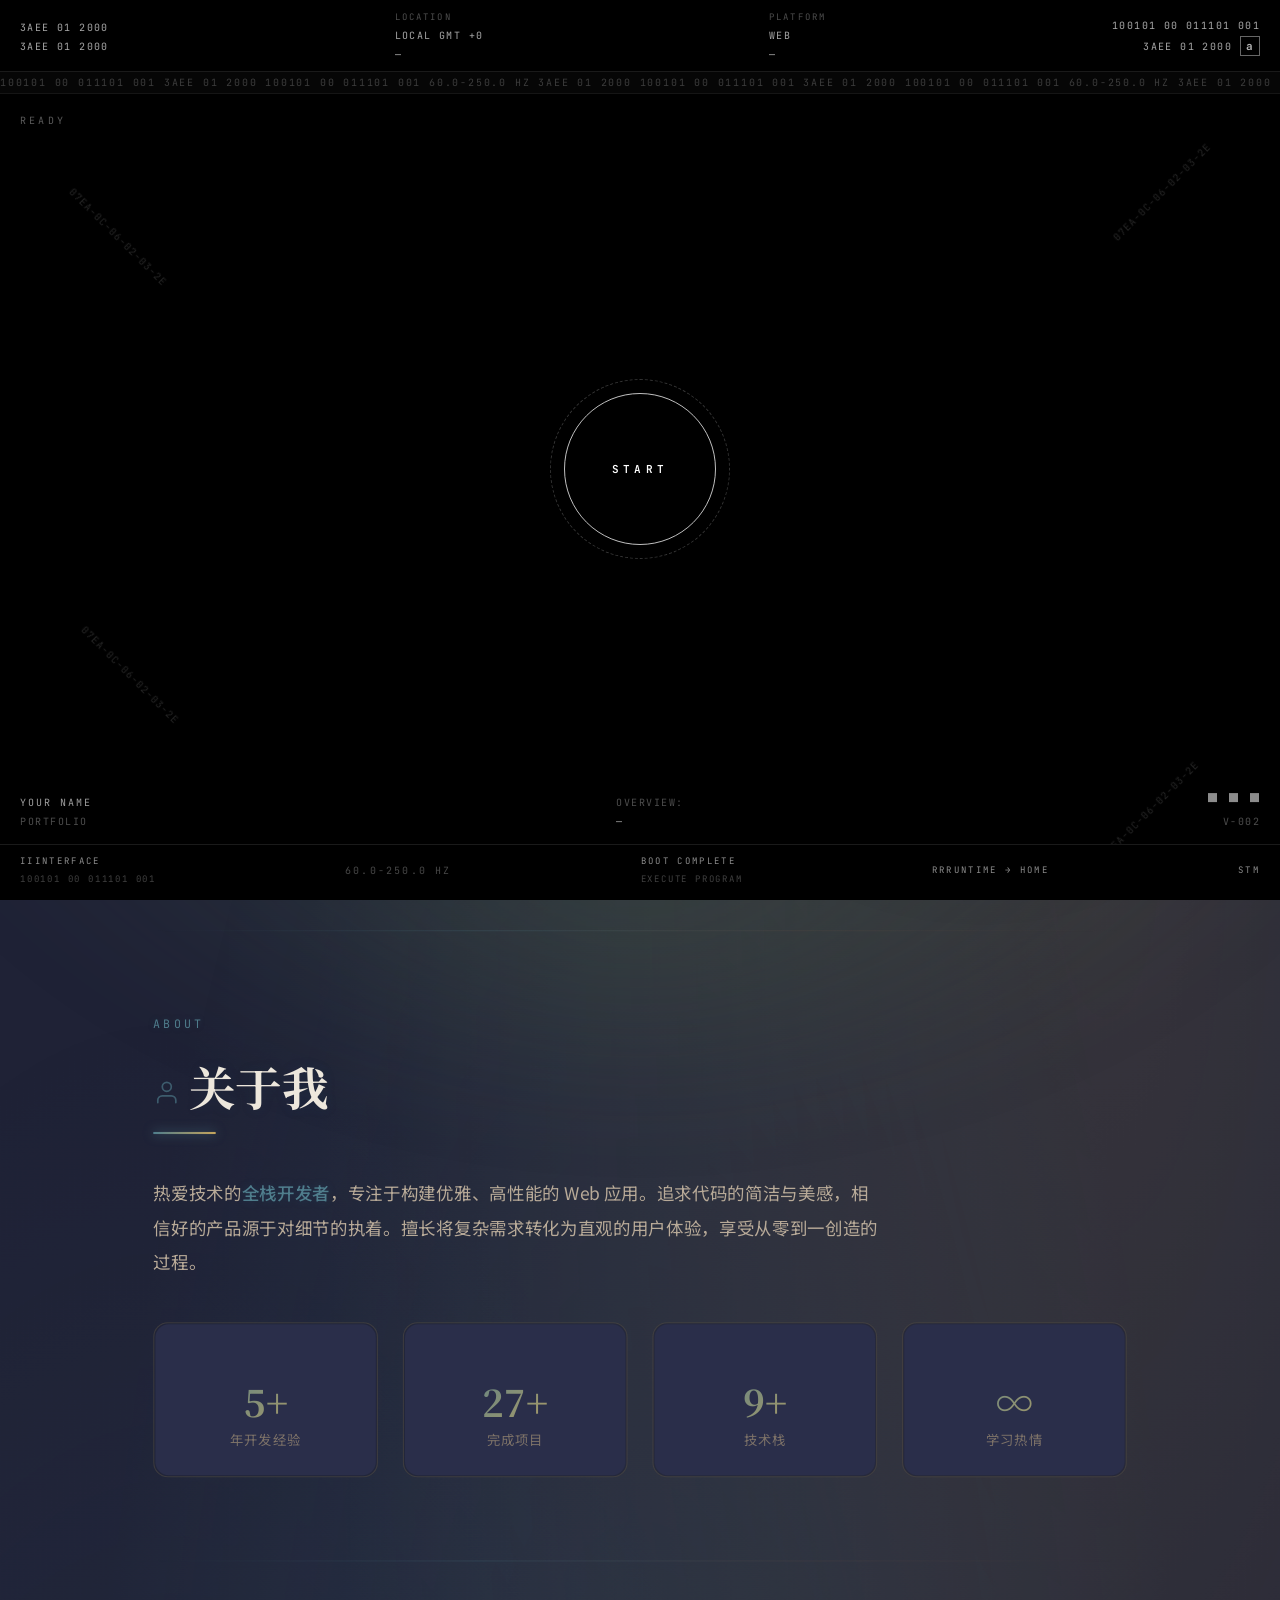
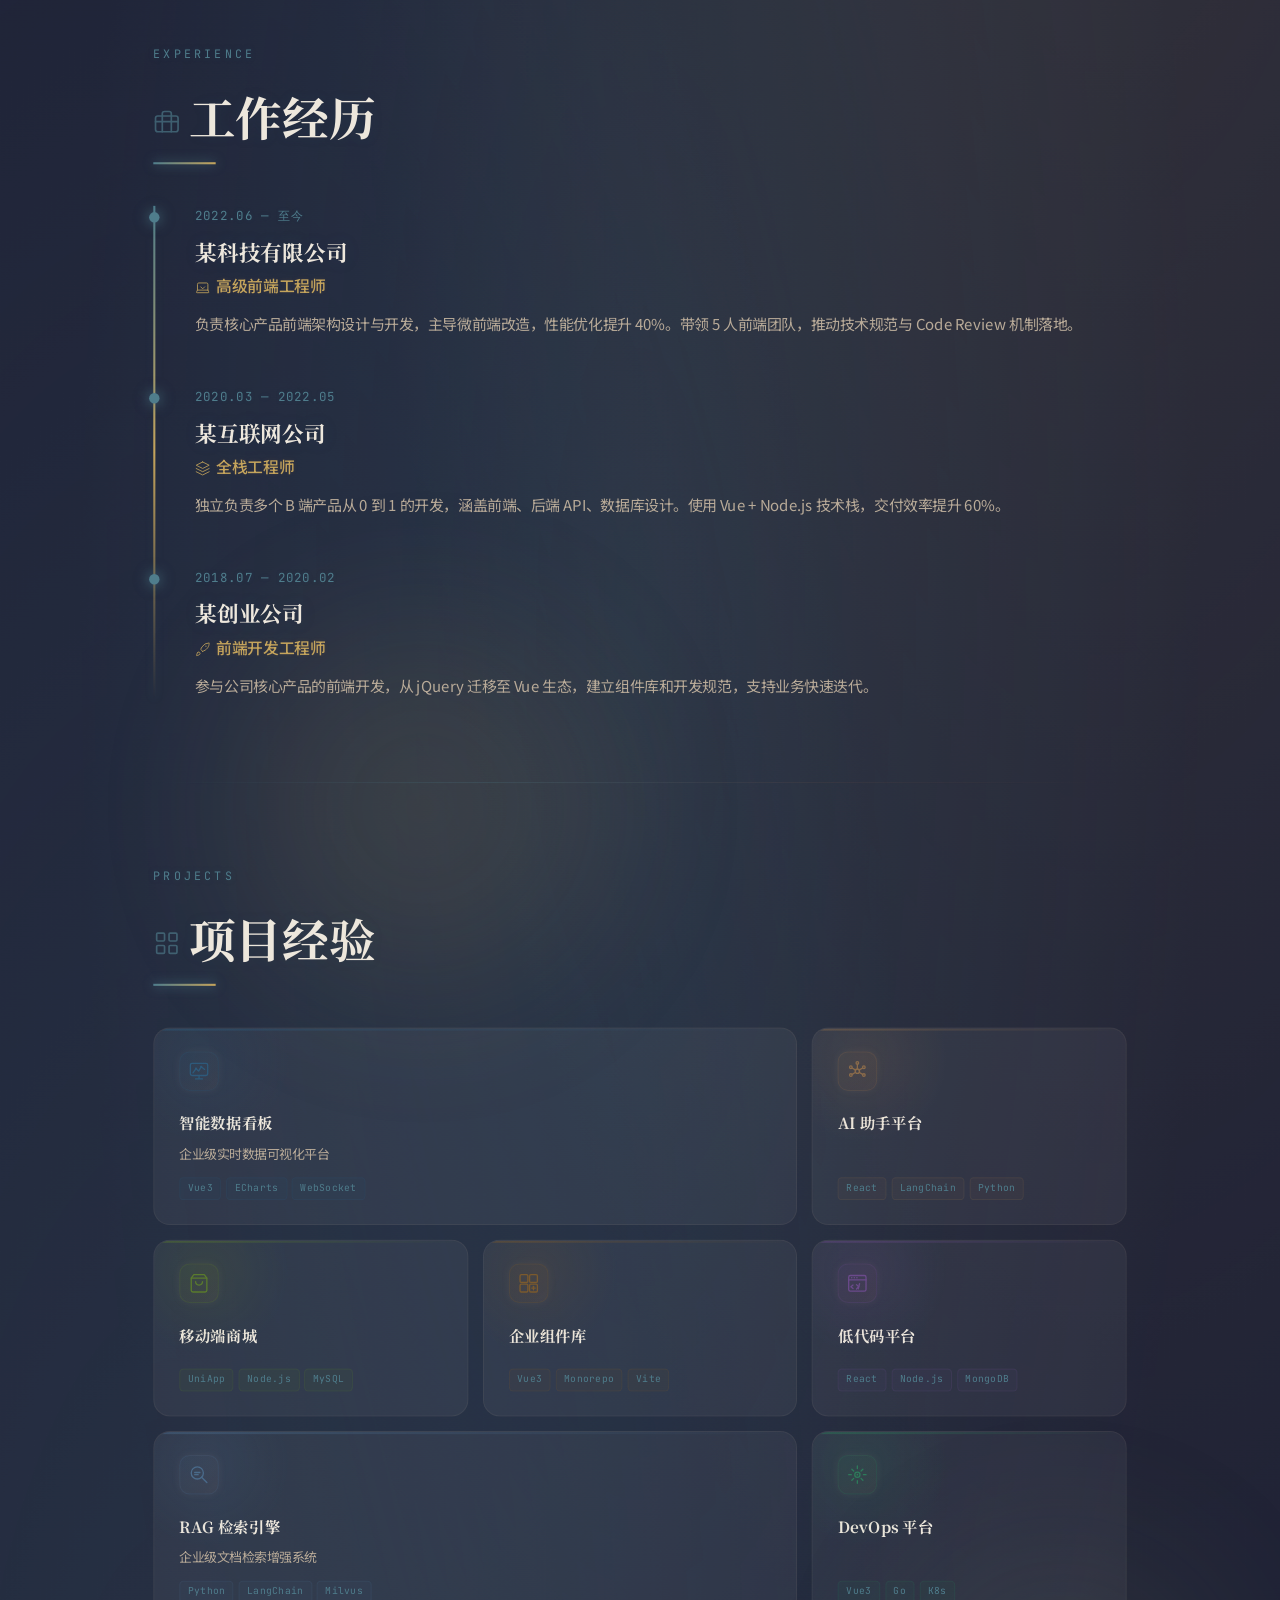
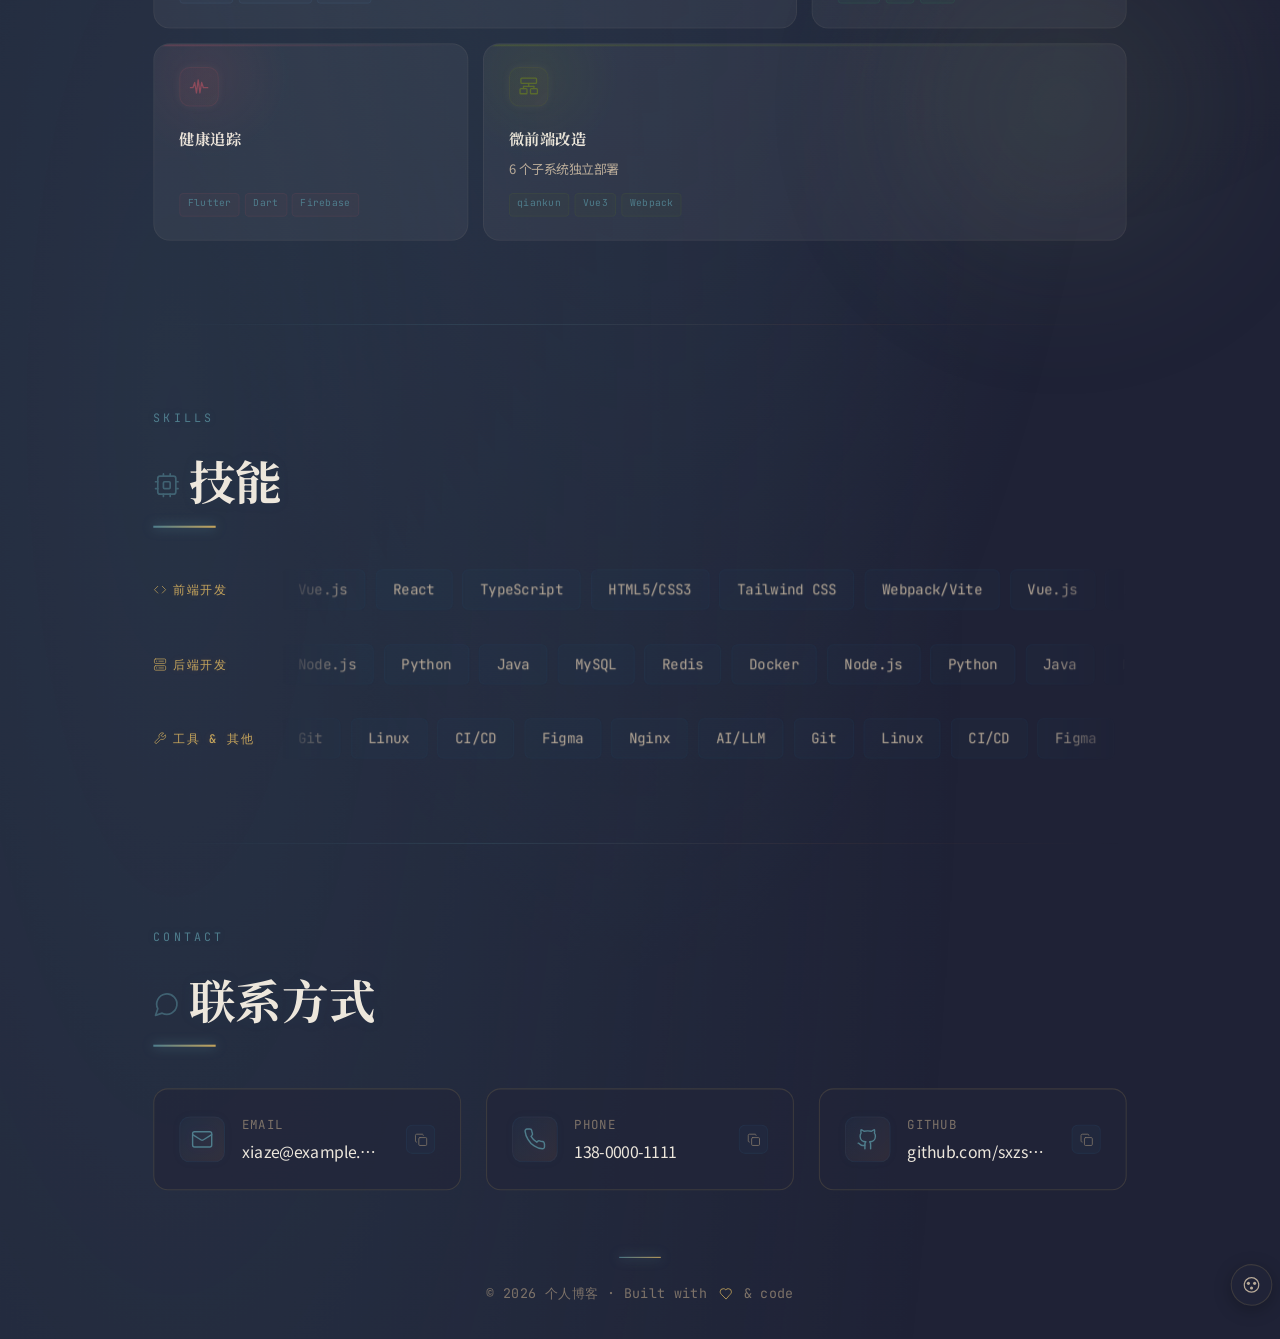
==== commit 423b68e1: "deploy: 2026-06-29 17:10:28" ====
--- a/index.html
+++ b/index.html
@@ -13,7 +13,7 @@
     <link rel="preconnect" href="https://fonts.googleapis.com" />
     <link rel="preconnect" href="https://fonts.gstatic.com" crossorigin />
     <link href="https://fonts.googleapis.com/css2?family=Noto+Serif+SC:wght@400;500;700;900&family=Noto+Sans+SC:wght@300;400;500;700&family=JetBrains+Mono:wght@400;500&family=Space+Grotesk:wght@300;400;500;700&display=swap" rel="stylesheet" />
-    <script type="module" crossorigin src="./assets/resume-BczJsXwr.js"></script>
+    <script type="module" crossorigin src="./assets/resume-DqmOfbDe.js"></script>
     <link rel="stylesheet" crossorigin href="./assets/resume-CbeakqAZ.css">
   <script>const RESUME = {
   hero: {
